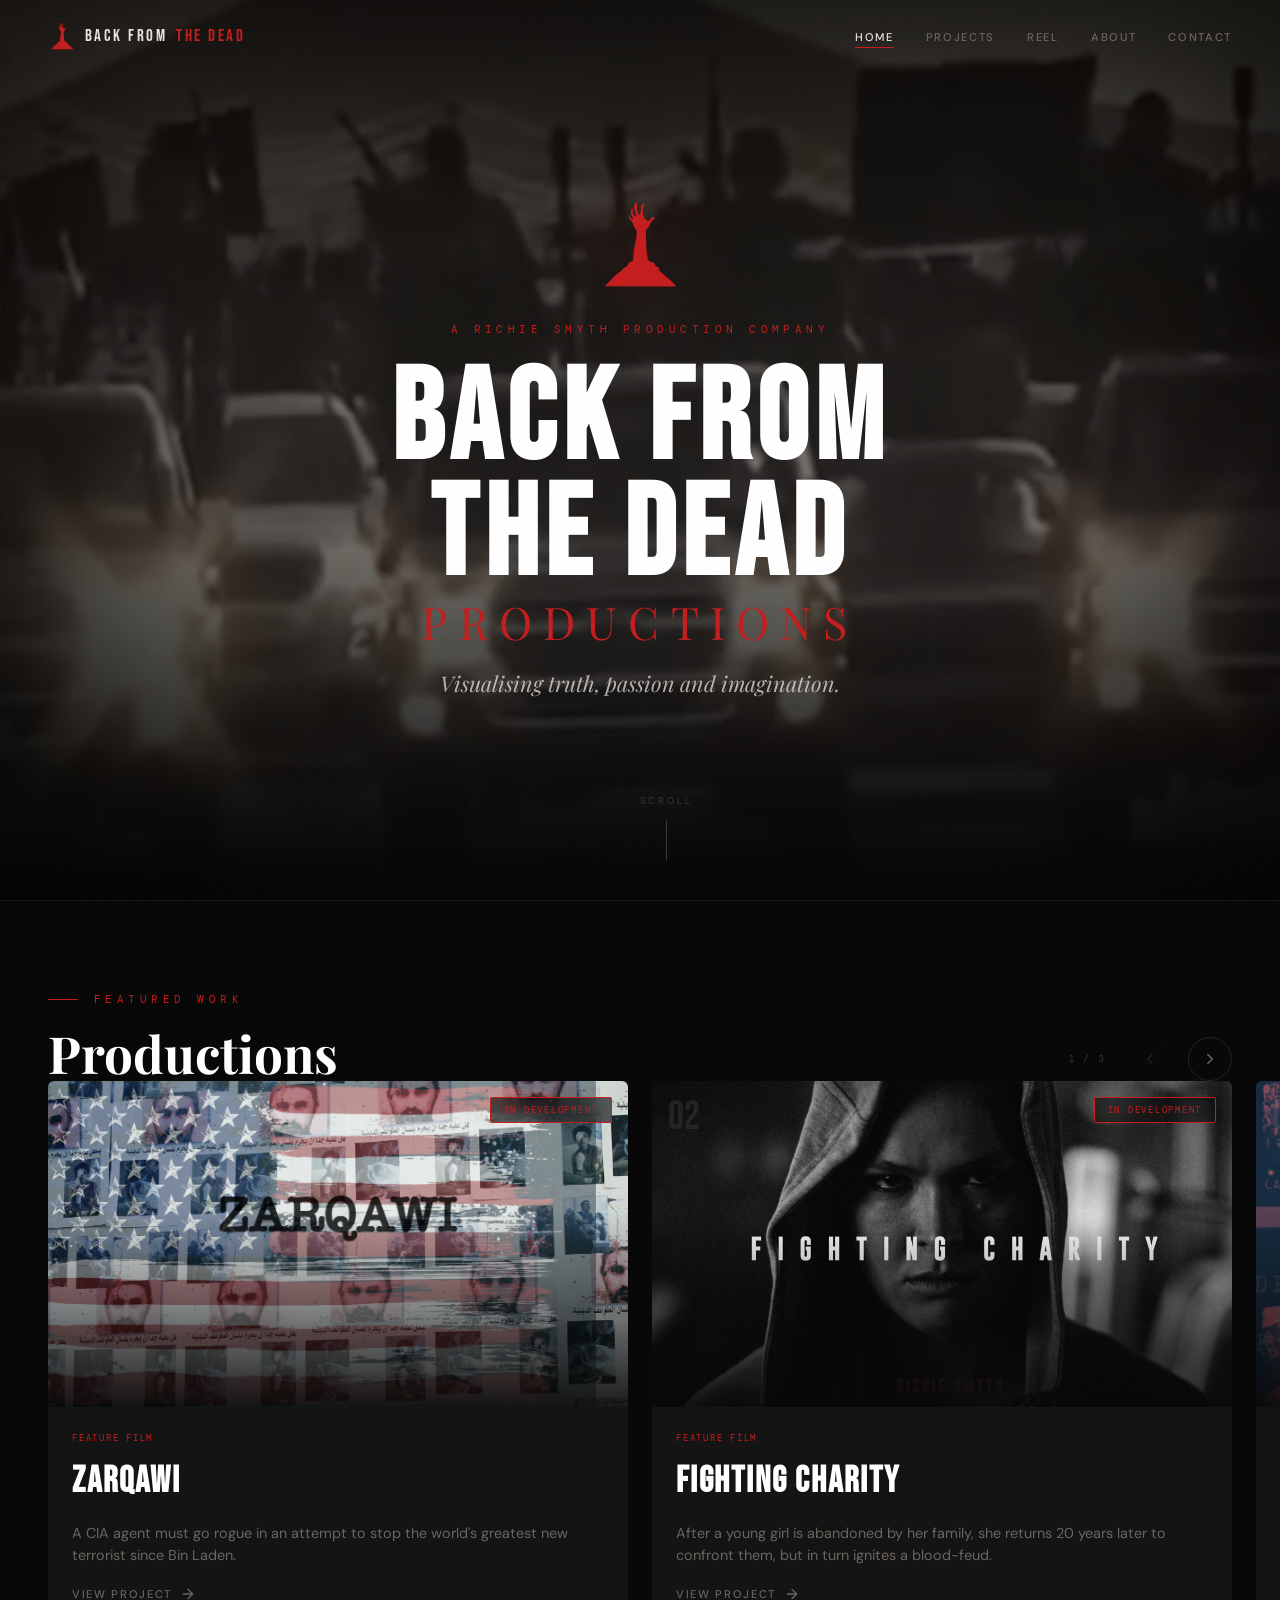
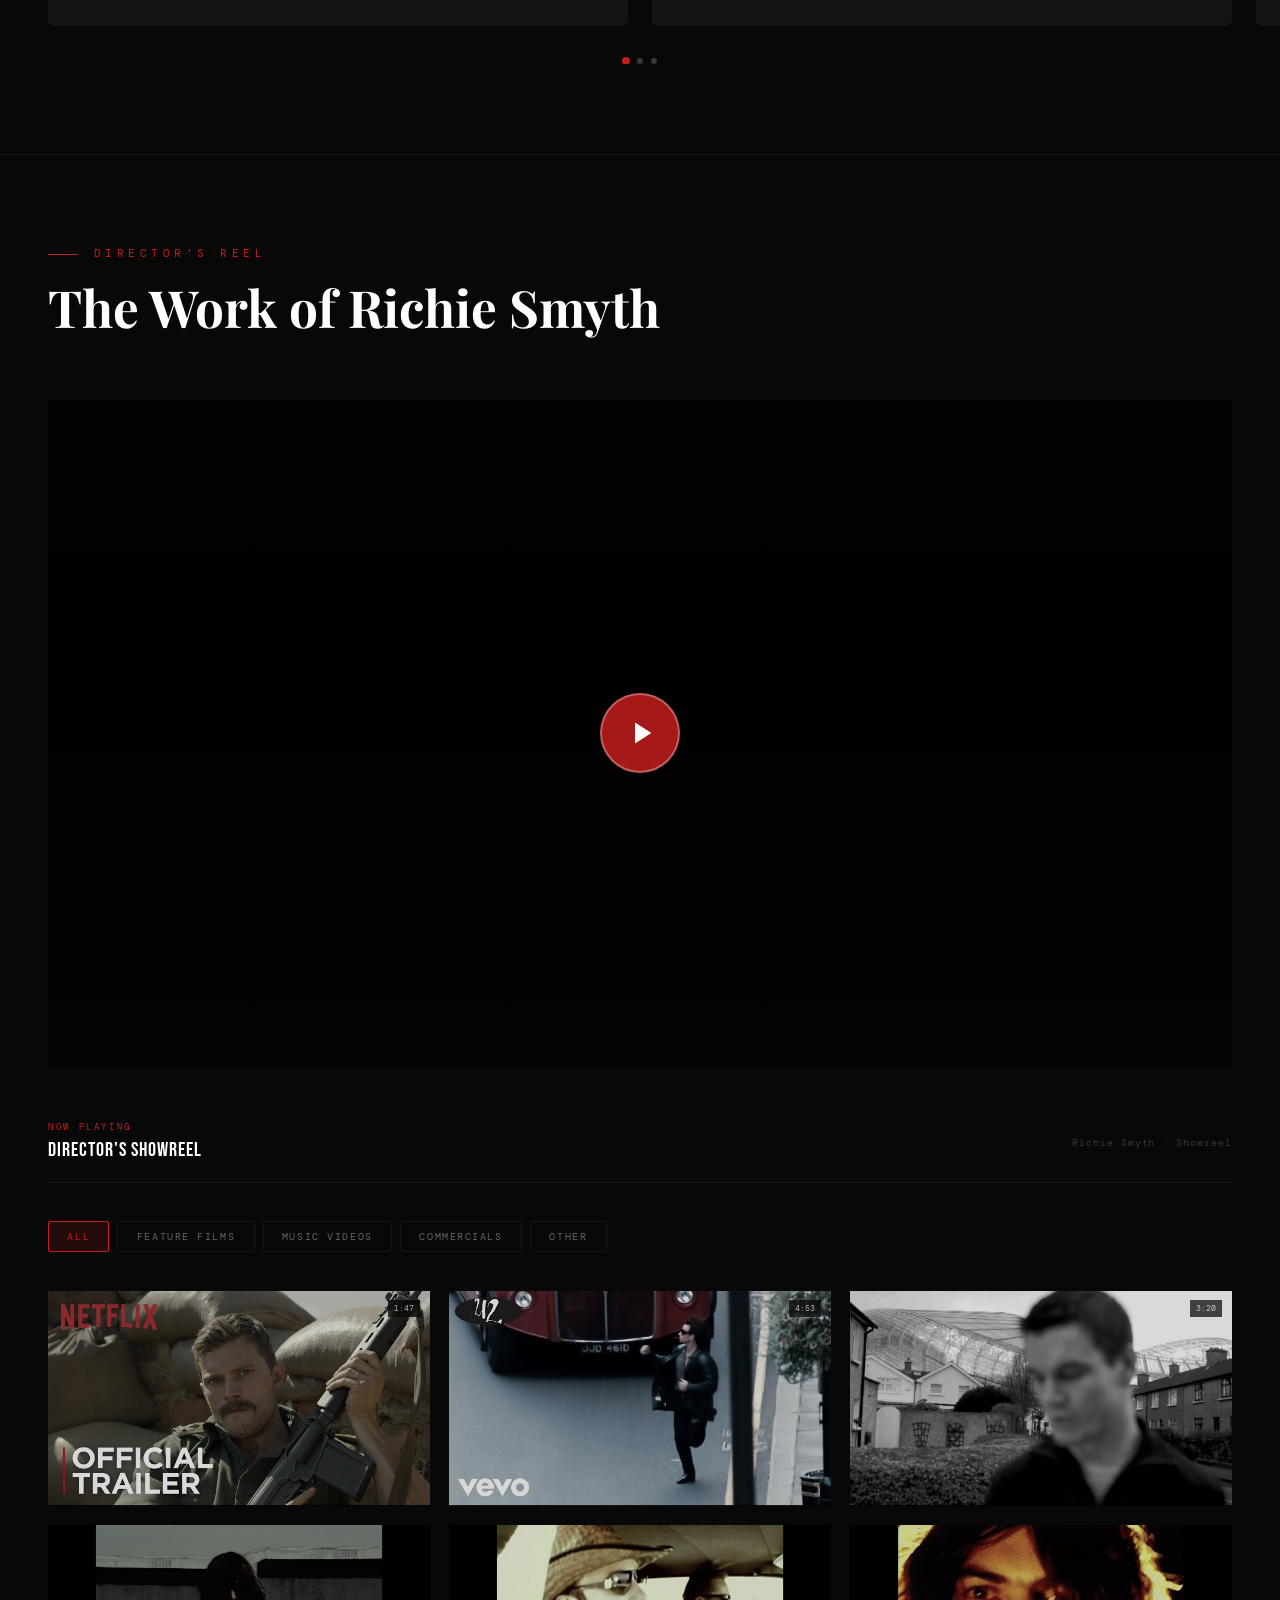
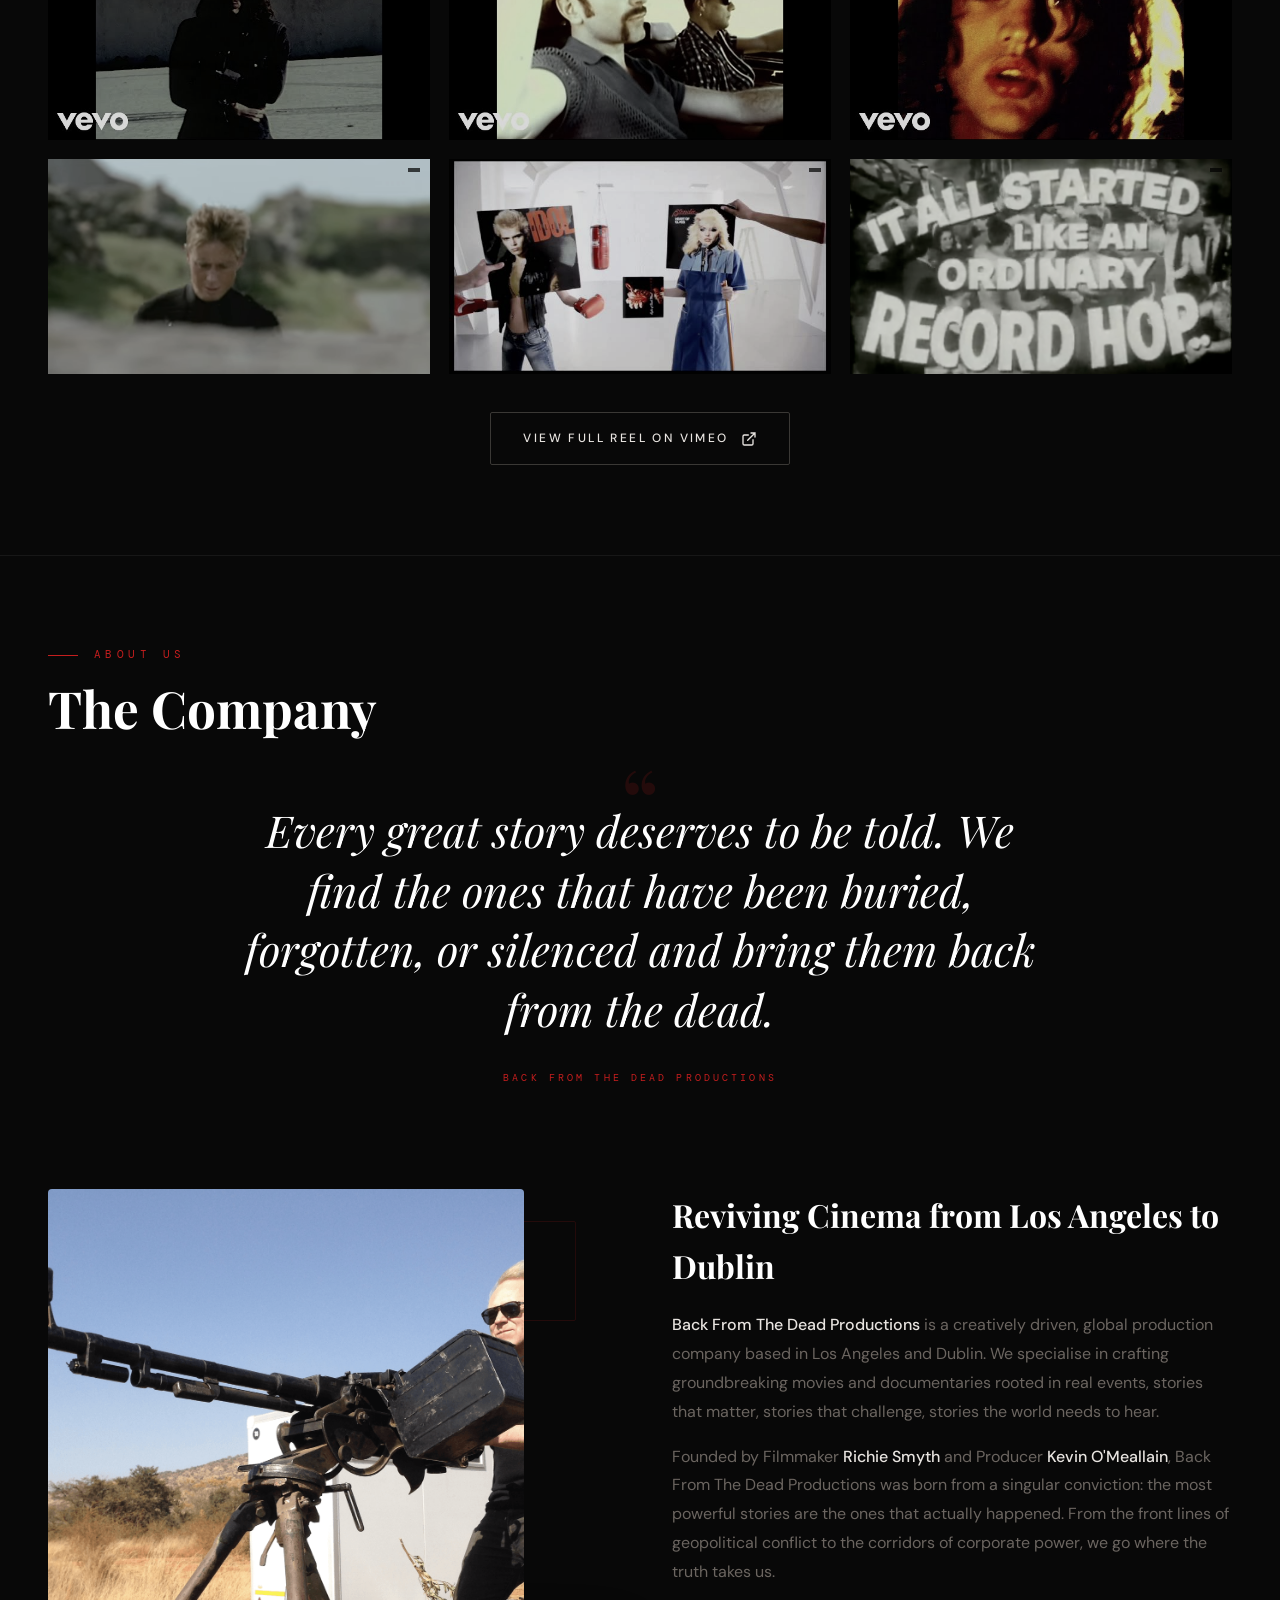
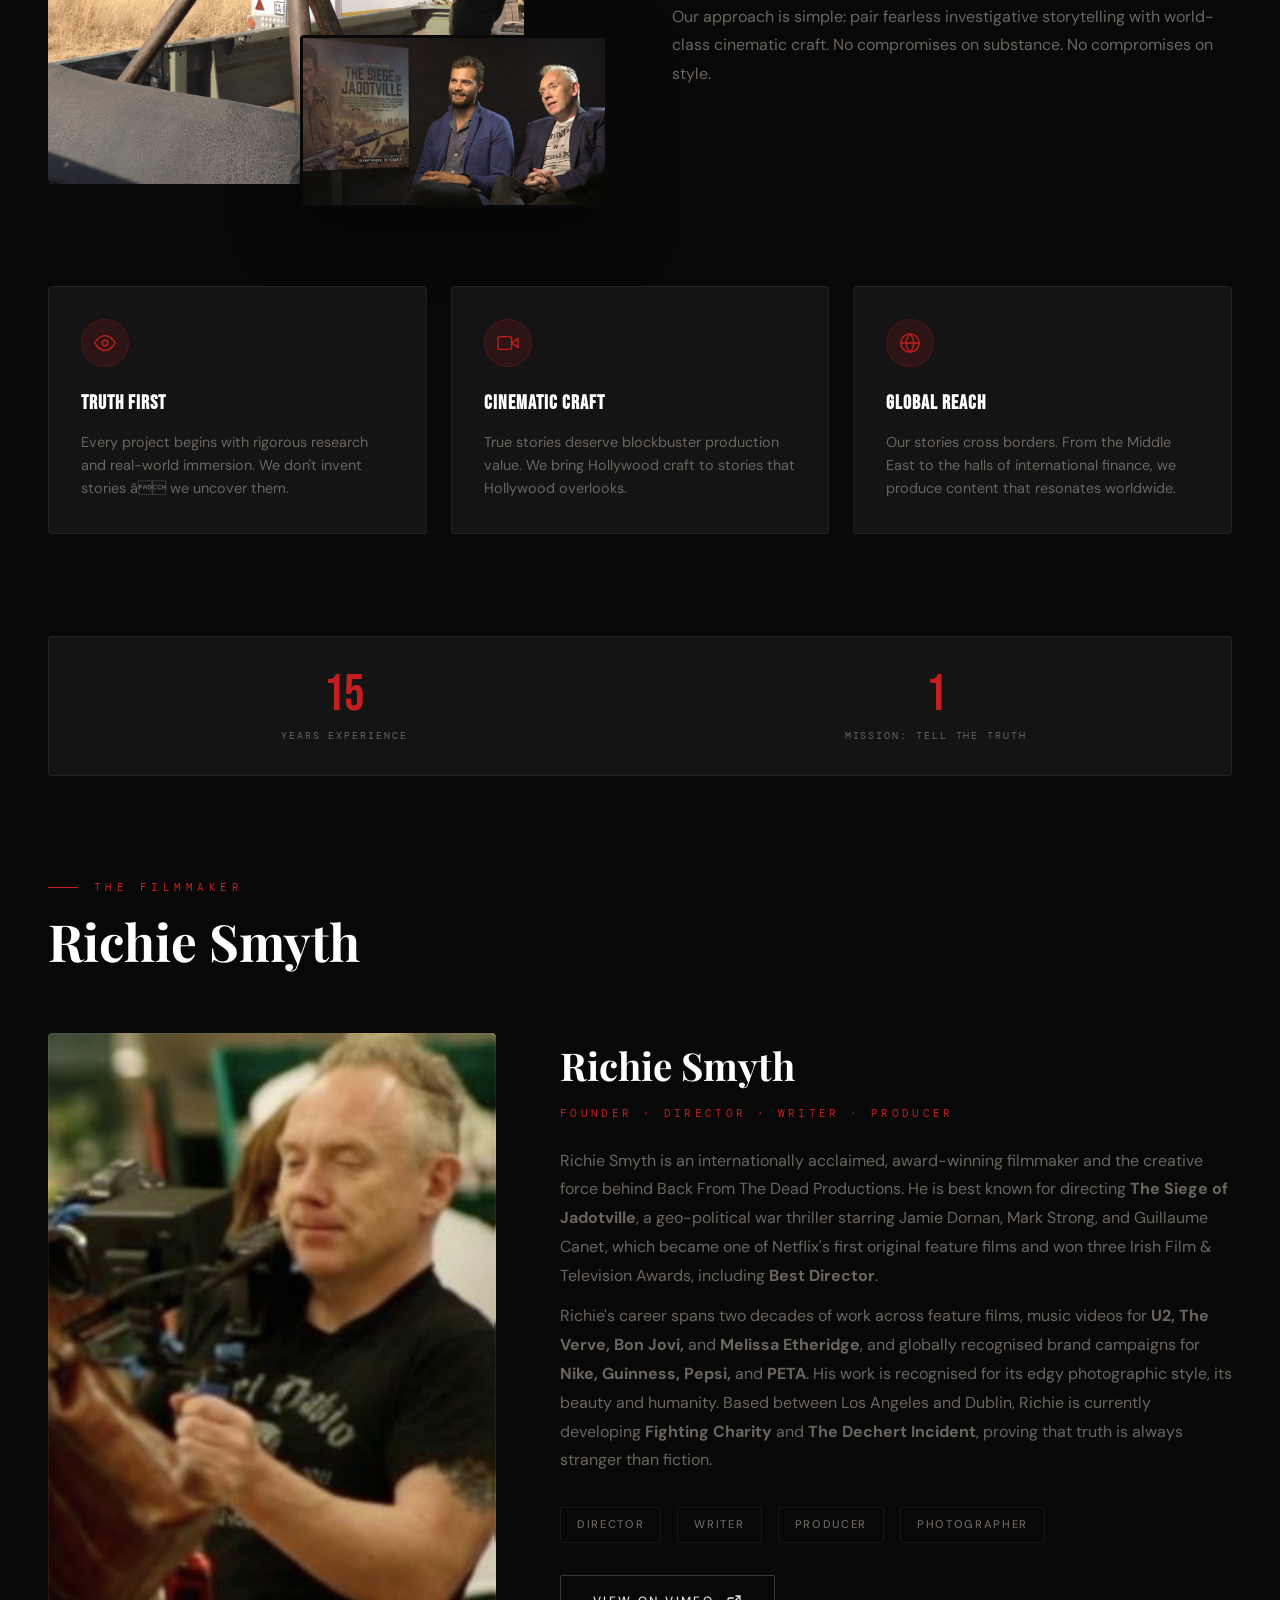
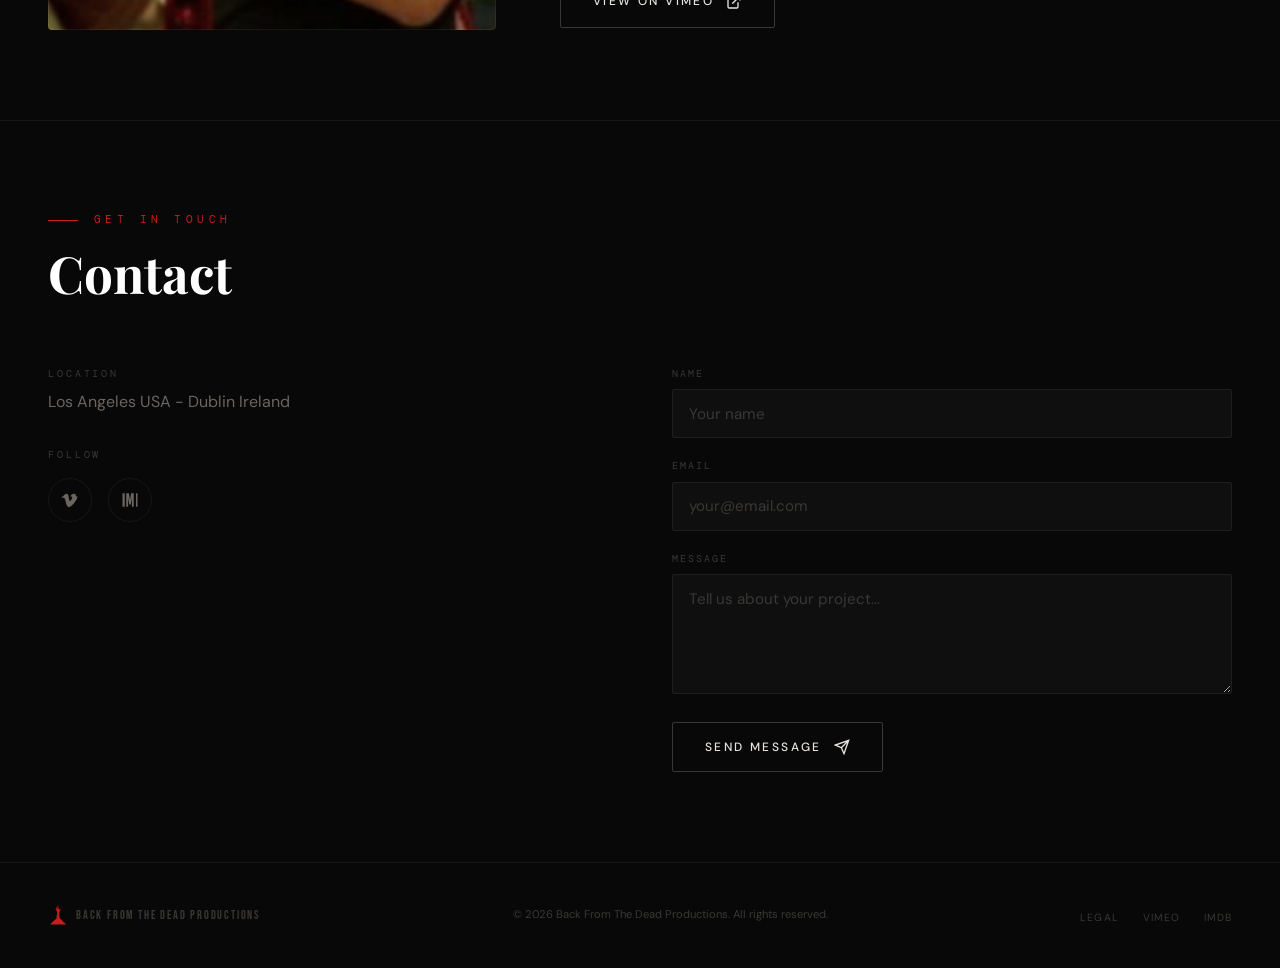
==== index.html @ c2f68a44 "Health fix: canonical via BFTD CM v5" ====
<!DOCTYPE html>
<html lang="en">
<head>
<meta charset="UTF-8">
<meta name="viewport" content="width=device-width, initial-scale=1.0">
<title>Back From The Dead Productions â A Richie Smyth Company</title>
<meta name="description" content="Back From The Dead Productions is a creatively driven production company crafting groundbreaking movies and documentaries based on true stories. Founded by filmmaker Richie Smyth in Los Angeles.">
<meta property="og:title" content="Back From The Dead Productions">
<meta property="og:description" content="Visualising Truth, Passion and Imagination. A Richie Smyth Production Company.">
<meta property="og:type" content="website">
<meta property="og:url" content="https://bftdfilms.com">
<meta name="twitter:card" content="summary_large_image">
<link rel="icon" type="image/svg+xml" href="data:image/svg+xml,%3Csvg xmlns='http://www.w3.org/2000/svg' viewBox='0 0 200 200'%3E%3Crect width='200' height='200' fill='%23080808'/%3E%3Cpath d='M181,194.5L21.5,194 47,167.5 60,158.5 64,152.5 70,150.5 76,140.5 84.5,137 86.5,113 92.5,83 92.5,70 87.5,64 82.5,50 76.5,45 75.5,36 77.5,36 78.5,41 82,44.5 84.5,44 79.5,33 80.5,23 83,21.5 84.5,23 83.5,32 89,38.5 91.5,37 87.5,22 87.5,13 90,7.5 93.5,9 93.5,25 96.5,33 99,35.5 101.5,30 102.5,16 104.5,12 108,9.5 109.5,12 106.5,23 106.5,35 110.5,44 116,48.5 120,48.5 126,40.5 131,40.5 133.5,43 125.5,49 119.5,63 113.5,68 112.5,71 114.5,113 117.5,135 124,140.5 129,140.5 132.5,144 134.5,149 141.5,153 143.5,160 170,182.5 181,194.5Z' fill='%23c41e1e'/%3E%3C/svg%3E">
<link rel="preconnect" href="https://fonts.googleapis.com">
<link rel="preconnect" href="https://fonts.gstatic.com" crossorigin>
<link href="https://fonts.googleapis.com/css2?family=Bebas+Neue&family=DM+Mono:wght@400&family=DM+Sans:wght@400;500;700&family=Playfair+Display:ital,wght@0,400;0,700;1,400&display=swap" rel="stylesheet">
<style>
:root{--bg:#080808;--bg2:#0f0f0f;--bg3:#141414;--bg4:#1a1a1a;--text:#e8e4e0;--text2:#6b6560;--text3:#3a3835;--accent:#c41e1e;--accent-g:rgba(196,30,30,.15);--accent-b:#e02525;--white:#fff;--border:rgba(255,255,255,.06);--border2:rgba(255,255,255,.1);--fd:'Playfair Display',Georgia,serif;--fb:'DM Sans',-apple-system,sans-serif;--fa:'Bebas Neue',Impact,sans-serif;--fm:'DM Mono','Courier New',monospace;--eo:cubic-bezier(.25,.46,.45,.94);--ed:cubic-bezier(.16,1,.3,1);--t:.4s var(--eo);--ts:.8s var(--ed);--nh:72px;--mw:1280px;--g:clamp(1.5rem,4vw,3rem)}
*,*::before,*::after{margin:0;padding:0;box-sizing:border-box}
html{font-size:16px;scroll-behavior:smooth;-webkit-font-smoothing:antialiased;scrollbar-width:thin;scrollbar-color:var(--accent) var(--bg)}
body{font-family:var(--fb);background:var(--bg);color:var(--text);line-height:1.6;overflow-x:hidden}
::selection{background:var(--accent);color:var(--white)}
::-webkit-scrollbar{width:6px}::-webkit-scrollbar-track{background:var(--bg)}::-webkit-scrollbar-thumb{background:var(--accent);border-radius:3px}
img,video{display:block;max-width:100%;height:auto}
a{color:inherit;text-decoration:none;transition:color var(--t)}
.con{width:100%;max-width:var(--mw);margin:0 auto;padding:0 var(--g)}
body::before{content:'';position:fixed;inset:0;z-index:9999;pointer-events:none;opacity:.02;background-image:url("data:image/svg+xml,%3Csvg viewBox='0 0 256 256' xmlns='http://www.w3.org/2000/svg'%3E%3Cfilter id='n'%3E%3CfeTurbulence type='fractalNoise' baseFrequency='.85' numOctaves='4' stitchTiles='stitch'/%3E%3C/filter%3E%3Crect width='100%25' height='100%25' filter='url(%23n)'/%3E%3C/svg%3E");background-repeat:repeat;background-size:256px}

/* HAND LOGO */
.hand-icon{display:inline-block;vertical-align:middle;flex-shrink:0;overflow:visible}
.nav__logo{font-family:var(--fa);font-size:clamp(.8rem,1.6vw,1.05rem);letter-spacing:.15em;text-transform:uppercase;color:var(--text);white-space:nowrap;display:flex;align-items:center;gap:.55rem}
.nav__logo:hover{color:var(--accent)}.nav__logo span{color:var(--accent);white-space:nowrap}
.nav__logo .hand-icon{width:28px;height:28px;color:var(--accent);transition:transform .4s var(--ed),filter .4s ease}
.nav__logo:hover .hand-icon{transform:translateY(-2px);filter:drop-shadow(0 4px 12px rgba(196,30,30,.4))}
.hero__mark{display:flex;justify-content:center;margin-bottom:2rem;opacity:0;transform:translateY(30px);animation:fu 1s var(--ed) .15s forwards}
.hero__mark .hand-icon{width:clamp(60px,10vw,90px);height:clamp(60px,10vw,90px);color:var(--accent);filter:drop-shadow(0 0 40px rgba(196,30,30,.3)) drop-shadow(0 0 80px rgba(196,30,30,.12))}
.ft__logo{display:flex;align-items:center;gap:.5rem;color:var(--text3);font-family:var(--fa);font-size:.75rem;letter-spacing:.15em;text-transform:uppercase;transition:color var(--t)}
.ft__logo:hover{color:var(--accent)}
.ft__logo .hand-icon{width:20px;height:20px;color:var(--accent)}

/* NAV */
.nav{position:fixed;top:0;left:0;right:0;z-index:1000;height:var(--nh);display:flex;align-items:center;justify-content:space-between;padding:0 var(--g);transition:background var(--t)}
.nav.scrolled{background:rgba(8,8,8,.92);backdrop-filter:blur(20px);border-bottom:1px solid var(--border)}
.nav__links{display:flex;align-items:center;gap:clamp(1.25rem,2.5vw,2.25rem);list-style:none}
.nav__link{font-size:.7rem;font-weight:500;letter-spacing:.15em;text-transform:uppercase;color:var(--text2);position:relative;padding:.25rem 0;transition:color var(--t)}
.nav__link::after{content:'';position:absolute;bottom:0;left:0;width:0;height:1px;background:var(--accent);transition:width var(--t)}
.nav__link:hover,.nav__link.active{color:var(--text)}.nav__link:hover::after,.nav__link.active::after{width:100%}
.nav__toggle{display:none;background:none;border:none;cursor:pointer;padding:.5rem;z-index:1001}
.nav__toggle span{display:block;width:24px;height:1.5px;background:var(--text);transition:all .3s ease;margin:6px 0}
.nav__toggle.open span:nth-child(1){transform:rotate(45deg) translate(5px,5px)}
.nav__toggle.open span:nth-child(2){opacity:0}
.nav__toggle.open span:nth-child(3){transform:rotate(-45deg) translate(5px,-5px)}

/* HERO */
.hero{position:relative;width:100%;height:100vh;min-height:600px;display:flex;align-items:center;justify-content:center;overflow:hidden}
.hero__bg{position:absolute;inset:0;z-index:0;background:linear-gradient(135deg,#1a0a0a 0%,#080808 30%,#0d0d0d 60%,#120808 100%)}
.hero__bg img{width:100%;height:100%;object-fit:cover;opacity:.5}
.hero__ov{position:absolute;inset:0;z-index:1;background:linear-gradient(180deg,rgba(8,8,8,.6) 0%,rgba(8,8,8,.2) 40%,rgba(8,8,8,.2) 60%,rgba(8,8,8,.95) 100%)}
.hero__vig{position:absolute;inset:0;z-index:1;box-shadow:inset 0 0 200px 60px rgba(0,0,0,.7);pointer-events:none}
.hero__c{position:relative;z-index:2;text-align:center;max-width:900px;padding:0 var(--g)}
.hero__pre{font-family:var(--fm);font-size:.7rem;letter-spacing:.4em;text-transform:uppercase;color:var(--accent);margin-bottom:1.5rem;opacity:0;transform:translateY(20px);animation:fu .8s var(--ed) .3s forwards}
.hero__t{font-family:var(--fa);font-size:clamp(3rem,10vw,8rem);line-height:.9;letter-spacing:.05em;text-transform:uppercase;color:var(--white);margin-bottom:1.5rem;opacity:0;transform:translateY(30px);animation:fu 1s var(--ed) .5s forwards}
.hero__t em{font-style:normal;color:var(--accent);display:block;font-size:.35em;letter-spacing:.25em;margin-top:.5rem;font-family:var(--fd);font-weight:400}
.hero__tag{font-family:var(--fd);font-size:clamp(1rem,2vw,1.35rem);font-weight:400;font-style:italic;color:rgba(232,228,224,.75);max-width:500px;margin:0 auto;opacity:0;transform:translateY(20px);animation:fu .8s var(--ed) .8s forwards}
.hero__sc{position:absolute;bottom:2.5rem;left:50%;transform:translateX(-50%);z-index:2;display:flex;flex-direction:column;align-items:center;gap:.75rem;color:var(--text3);font-size:.6rem;letter-spacing:.3em;text-transform:uppercase;opacity:0;animation:fu .8s var(--ed) 1.2s forwards}
.hero__scl{width:1px;height:40px;background:var(--text3);position:relative;overflow:hidden}
.hero__scl::after{content:'';position:absolute;top:-100%;left:0;width:100%;height:100%;background:var(--accent);animation:sl 2s ease-in-out infinite}

/* SECTIONS */
.sec{padding:clamp(4rem,10vh,8rem) 0}
.sec__h{margin-bottom:clamp(2.5rem,5vw,4rem)}
.sec__l{font-family:var(--fm);font-size:.7rem;letter-spacing:.4em;text-transform:uppercase;color:var(--accent);margin-bottom:1rem;display:flex;align-items:center;gap:1rem}
.sec__l::before{content:'';width:30px;height:1px;background:var(--accent)}
.sec__t{font-family:var(--fd);font-size:clamp(2rem,4vw,3.5rem);font-weight:700;color:var(--white);line-height:1.1}

/* ============================================
   PROJECT CAROUSEL
   ============================================ */
.carousel-sec{border-top:1px solid var(--border);overflow:hidden}
.carousel-header{display:flex;align-items:flex-end;justify-content:space-between;flex-wrap:wrap;gap:1rem}
.carousel-nav{display:flex;align-items:center;gap:1rem}
.carousel-counter{font-family:var(--fm);font-size:.65rem;letter-spacing:.1em;color:var(--text3);min-width:50px;text-align:center}
.carousel-btn{width:44px;height:44px;border-radius:50%;border:1px solid var(--border2);background:transparent;color:var(--text2);cursor:pointer;display:flex;align-items:center;justify-content:center;transition:all var(--t)}
.carousel-btn:hover{border-color:var(--accent);color:var(--white);background:var(--accent-g)}
.carousel-btn:disabled{opacity:.25;cursor:default;border-color:var(--border)}
.carousel-btn:disabled:hover{background:transparent;color:var(--text2)}
.carousel-btn svg{width:18px;height:18px}
.carousel-wrap{overflow:hidden;margin:0 calc(var(--g) * -1);padding:0 var(--g)}
.carousel-track{display:flex;gap:clamp(1rem,2vw,1.5rem);transition:transform .6s var(--ed);will-change:transform}
.carousel-track.dragging{transition:none;cursor:grabbing}
.carousel-wrap:hover .carousel-track{cursor:grab}

/* PROJECT CARDS (carousel items) */
.pc{flex:0 0 calc(50% - .75rem);min-width:0;position:relative;border-radius:6px;overflow:hidden;background:var(--bg3);cursor:pointer;transition:transform var(--t);display:flex;flex-direction:column}
.pc:hover{transform:translateY(-4px)}
.pc__img{position:relative;aspect-ratio:16/9;overflow:hidden;background:#111}
.pc__img img{width:100%;height:100%;object-fit:cover;transition:transform .6s var(--ed),filter var(--t);filter:saturate(.7)}
.pc:hover .pc__img img{transform:scale(1.05);filter:saturate(1)}
.pc__ov{position:absolute;inset:0;background:linear-gradient(180deg,transparent 40%,rgba(8,8,8,.9) 100%)}
.pc__st{position:absolute;top:1rem;right:1rem;font-family:var(--fm);font-size:.55rem;letter-spacing:.2em;text-transform:uppercase;padding:.3rem .8rem;border:1px solid var(--accent);color:var(--accent);border-radius:2px;background:rgba(8,8,8,.6);backdrop-filter:blur(8px)}
.pc__num{position:absolute;top:1rem;left:1rem;font-family:var(--fa);font-size:2.5rem;color:var(--white);opacity:.08;line-height:1;pointer-events:none}
.pc__b{padding:1.5rem;flex:1;display:flex;flex-direction:column}
.pc__g{font-family:var(--fm);font-size:.55rem;letter-spacing:.2em;text-transform:uppercase;color:var(--accent);margin-bottom:.5rem}
.pc__tt{font-family:var(--fa);font-size:clamp(1.5rem,3vw,2.25rem);letter-spacing:.05em;text-transform:uppercase;color:var(--white);margin-bottom:.75rem;transition:color var(--t)}
.pc:hover .pc__tt{color:var(--accent)}
.pc__ll{font-size:.9rem;color:var(--text2);line-height:1.5;margin-bottom:1.25rem;flex:1}
.pc__cta{display:inline-flex;align-items:center;gap:.5rem;font-size:.7rem;font-weight:500;letter-spacing:.15em;text-transform:uppercase;color:var(--text2);transition:color var(--t),gap var(--t);background:none;border:none;cursor:pointer;padding:0;font-family:var(--fb)}
.pc:hover .pc__cta{color:var(--accent);gap:.75rem}
.pc__cta svg{width:16px;height:16px;transition:transform var(--t)}
.pc:hover .pc__cta svg{transform:translateX(4px)}

/* Carousel dots */
.carousel-dots{display:flex;justify-content:center;gap:.5rem;margin-top:2rem}
.carousel-dot{width:6px;height:6px;border-radius:50%;background:var(--text3);border:none;cursor:pointer;transition:all var(--t);padding:0}
.carousel-dot.active{background:var(--accent);transform:scale(1.3)}

/* ============================================
   PROJECT MODAL
   ============================================ */
.modal{position:fixed;inset:0;z-index:10000;display:flex;align-items:center;justify-content:center;opacity:0;pointer-events:none;transition:opacity .3s ease;padding:var(--g)}
.modal.open{opacity:1;pointer-events:all}
.modal__bg{position:absolute;inset:0;background:rgba(4,4,4,.92);backdrop-filter:blur(30px)}
.modal__container{position:relative;z-index:1;width:100%;max-width:900px;max-height:90vh;background:var(--bg2);border:1px solid var(--border);border-radius:8px;overflow-y:auto;overflow-x:hidden;scrollbar-width:thin;scrollbar-color:var(--accent) transparent;transform:translateY(20px) scale(.97);transition:transform .4s var(--ed);box-shadow:0 40px 100px rgba(0,0,0,.6)}
.modal.open .modal__container{transform:translateY(0) scale(1)}
.modal__close{position:sticky;top:0;float:right;z-index:5;margin:1rem;width:40px;height:40px;border-radius:50%;border:1px solid var(--border2);background:rgba(8,8,8,.8);backdrop-filter:blur(10px);color:var(--text2);cursor:pointer;display:flex;align-items:center;justify-content:center;transition:all var(--t)}
.modal__close:hover{border-color:var(--accent);color:var(--white);background:var(--accent)}
.modal__close svg{width:18px;height:18px}

/* Modal hero */
.modal__hero{position:relative;width:100%;aspect-ratio:21/9;overflow:hidden;margin-top:-56px}
.modal__hero img{width:100%;height:100%;object-fit:cover;filter:saturate(.75)}
.modal__hero-ov{position:absolute;inset:0;background:linear-gradient(180deg,rgba(15,15,15,.3) 0%,rgba(15,15,15,.95) 100%)}
.modal__hero-text{position:absolute;bottom:2rem;left:2.5rem;right:2.5rem;z-index:2}
.modal__hero-genre{font-family:var(--fm);font-size:.55rem;letter-spacing:.25em;text-transform:uppercase;color:var(--accent);margin-bottom:.5rem}
.modal__hero-title{font-family:var(--fa);font-size:clamp(2rem,5vw,3.5rem);letter-spacing:.06em;text-transform:uppercase;color:var(--white);line-height:1;margin-bottom:.5rem}
.modal__hero-tag{font-family:var(--fd);font-size:1rem;font-style:italic;color:var(--text2)}

/* Modal body */
.modal__body{padding:2rem 2.5rem 2.5rem}
.modal__grid{display:grid;grid-template-columns:1fr 280px;gap:2.5rem}
.modal__synopsis h3{font-family:var(--fd);font-size:1.35rem;font-weight:700;color:var(--white);margin-bottom:1rem}
.modal__synopsis p{font-size:1rem;color:var(--text2);line-height:1.8;margin-bottom:1rem}
.modal__synopsis p:last-child{margin-bottom:0}

/* Sidebar */
.modal__sidebar{display:flex;flex-direction:column;gap:1.25rem}
.modal__meta{padding:1.25rem;background:var(--bg3);border:1px solid var(--border);border-radius:4px}
.modal__meta-label{font-family:var(--fm);font-size:.5rem;letter-spacing:.25em;text-transform:uppercase;color:var(--accent);margin-bottom:.35rem}
.modal__meta-value{font-size:.9rem;color:var(--text)}
.modal__tags{display:flex;flex-wrap:wrap;gap:.4rem;margin-top:.75rem}
.modal__tag{font-family:var(--fm);font-size:.55rem;letter-spacing:.1em;text-transform:uppercase;padding:.35rem .7rem;border:1px solid var(--border);border-radius:2px;color:var(--text2)}

/* Modal key art row */
.modal__stills{margin-top:2rem;border-top:1px solid var(--border);padding-top:2rem}
.modal__stills h4{font-family:var(--fm);font-size:.6rem;letter-spacing:.3em;text-transform:uppercase;color:var(--accent);margin-bottom:1rem}
.modal__stills-grid{display:grid;grid-template-columns:repeat(3,1fr);gap:.5rem;border-radius:4px;overflow:hidden}
.modal__stills-grid img{width:100%;aspect-ratio:16/9;object-fit:cover;filter:saturate(.7) brightness(.9);transition:filter .3s ease}
.modal__stills-grid img:hover{filter:saturate(1) brightness(1)}

/* ============================================
   VIMEO REEL SHOWCASE
   ============================================ */
.reel{border-top:1px solid var(--border)}
.reel__player{position:relative;aspect-ratio:16/9;background:#000;overflow:hidden;margin-bottom:clamp(1.5rem,3vw,2.5rem)}
.reel__player iframe{position:absolute;inset:0;width:100%;height:100%;border:0}
.reel__player-poster{position:absolute;inset:0;z-index:2;cursor:pointer;display:flex;align-items:center;justify-content:center;background-size:cover;background-position:center;transition:opacity .4s ease}
.reel__player-poster.hidden{opacity:0;pointer-events:none}
.reel__player-poster::after{content:'';position:absolute;inset:0;background:linear-gradient(180deg,rgba(8,8,8,.3) 0%,rgba(8,8,8,.1) 40%,rgba(8,8,8,.5) 100%)}
.reel__play{position:relative;z-index:3;width:80px;height:80px;border-radius:50%;border:2px solid rgba(255,255,255,.3);background:rgba(196,30,30,.85);display:flex;align-items:center;justify-content:center;cursor:pointer;transition:transform var(--t),background var(--t),border-color var(--t);backdrop-filter:blur(4px)}
.reel__play:hover{transform:scale(1.1);background:var(--accent-b);border-color:rgba(255,255,255,.5)}
.reel__play svg{width:28px;height:28px;fill:var(--white);margin-left:3px}
.reel__now{display:flex;align-items:center;justify-content:space-between;padding:1rem 0;border-bottom:1px solid var(--border);margin-bottom:clamp(1.5rem,3vw,2.5rem);flex-wrap:wrap;gap:.75rem}
.reel__now-label{font-family:var(--fm);font-size:.55rem;letter-spacing:.3em;text-transform:uppercase;color:var(--accent)}
.reel__now-title{font-family:var(--fa);font-size:1.25rem;letter-spacing:.05em;text-transform:uppercase;color:var(--white)}
.reel__now-meta{font-family:var(--fm);font-size:.6rem;color:var(--text3);letter-spacing:.1em}
.reel__tabs{display:flex;gap:.5rem;flex-wrap:wrap;margin-bottom:clamp(1.5rem,3vw,2.5rem)}
.reel__tab{font-family:var(--fm);font-size:.65rem;letter-spacing:.15em;text-transform:uppercase;padding:.5rem 1.15rem;border:1px solid var(--border);border-radius:2px;background:transparent;color:var(--text2);cursor:pointer;transition:all var(--t)}
.reel__tab:hover{border-color:var(--text3);color:var(--text)}
.reel__tab.active{border-color:var(--accent);color:var(--accent);background:var(--accent-g)}
.reel__grid{display:grid;grid-template-columns:repeat(3,1fr);gap:clamp(.75rem,1.5vw,1.25rem)}
.reel__item{position:relative;aspect-ratio:16/9;overflow:hidden;cursor:pointer;background:#0a0a0a;transition:transform var(--t)}
.reel__item:hover{transform:translateY(-3px)}
.reel__item img{width:100%;height:100%;object-fit:cover;filter:saturate(.6) brightness(.85);transition:filter .5s var(--ed),transform .5s var(--ed)}
.reel__item:hover img{filter:saturate(1) brightness(1);transform:scale(1.04)}
.reel__item-ov{position:absolute;inset:0;background:linear-gradient(transparent 30%,rgba(8,8,8,.85) 100%);opacity:0;transition:opacity var(--t);display:flex;flex-direction:column;justify-content:flex-end;padding:1rem}
.reel__item:hover .reel__item-ov{opacity:1}
.reel__item-cat{font-family:var(--fm);font-size:.5rem;letter-spacing:.2em;text-transform:uppercase;color:var(--accent);margin-bottom:.25rem}
.reel__item-t{font-family:var(--fa);font-size:clamp(.85rem,1.2vw,1.1rem);letter-spacing:.05em;text-transform:uppercase;color:var(--white)}
.reel__item-sub{font-size:.7rem;color:var(--text2);margin-top:.15rem}
.reel__item-play{position:absolute;top:50%;left:50%;transform:translate(-50%,-50%) scale(.8);width:48px;height:48px;border-radius:50%;border:2px solid rgba(255,255,255,.4);background:rgba(196,30,30,.7);display:flex;align-items:center;justify-content:center;opacity:0;transition:all .3s var(--ed)}
.reel__item:hover .reel__item-play{opacity:1;transform:translate(-50%,-50%) scale(1)}
.reel__item-play svg{width:18px;height:18px;fill:var(--white);margin-left:2px}
.reel__item.active{outline:2px solid var(--accent);outline-offset:-2px}
.reel__item-dur{position:absolute;top:.6rem;right:.6rem;font-family:var(--fm);font-size:.5rem;background:rgba(0,0,0,.7);color:rgba(255,255,255,.7);padding:2px 6px;backdrop-filter:blur(4px);z-index:2}
.reel__cta{display:flex;justify-content:center;margin-top:clamp(1.5rem,3vw,2.5rem)}

/* GALLERY */
.gal{border-top:1px solid var(--border)}
.gal__fil{display:flex;gap:.5rem;flex-wrap:wrap;margin-bottom:clamp(1.5rem,3vw,2.5rem)}
.gal__fb{font-family:var(--fm);font-size:.65rem;letter-spacing:.15em;text-transform:uppercase;padding:.5rem 1.15rem;border:1px solid var(--border);border-radius:2px;background:transparent;color:var(--text2);cursor:pointer;transition:all var(--t)}
.gal__fb:hover{border-color:var(--text3);color:var(--text)}
.gal__fb.active{border-color:var(--accent);color:var(--accent);background:var(--accent-g)}
.gal__grid{display:grid;grid-template-columns:repeat(auto-fill,minmax(280px,1fr));gap:.75rem;grid-auto-flow:dense}
.gal__item{position:relative;border-radius:4px;overflow:hidden;cursor:pointer;background:#111;transition:transform var(--t)}
.gal__item.wide{grid-column:span 2}.gal__item.tall{grid-row:span 2}
.gal__item img{width:100%;height:100%;object-fit:cover;aspect-ratio:3/2;filter:saturate(.7) brightness(.9);transition:filter .6s var(--ed),transform .6s var(--ed)}
.gal__item.wide img{aspect-ratio:2/1}.gal__item.tall img{aspect-ratio:2/3}
.gal__item:hover img{filter:saturate(1) brightness(1);transform:scale(1.03)}
.gal__item-ov{position:absolute;inset:0;background:linear-gradient(transparent 60%,rgba(8,8,8,.8) 100%);opacity:0;transition:opacity var(--t);display:flex;flex-direction:column;justify-content:flex-end;padding:1rem}
.gal__item:hover .gal__item-ov{opacity:1}
.gal__item-t{font-family:var(--fa);font-size:1rem;letter-spacing:.05em;text-transform:uppercase;color:var(--white)}
.gal__item-c{font-family:var(--fm);font-size:.5rem;letter-spacing:.2em;text-transform:uppercase;color:var(--accent);margin-bottom:.25rem}
.gal__item-x{position:absolute;top:.75rem;right:.75rem;width:32px;height:32px;border-radius:50%;background:rgba(0,0,0,.5);backdrop-filter:blur(4px);display:flex;align-items:center;justify-content:center;opacity:0;transition:opacity var(--t),transform var(--t);transform:scale(.8)}
.gal__item:hover .gal__item-x{opacity:1;transform:scale(1)}
.gal__item-x svg{width:14px;height:14px;stroke:var(--white);fill:none;stroke-width:2}

/* LIGHTBOX */
.lb{position:fixed;inset:0;z-index:10000;background:rgba(4,4,4,.95);backdrop-filter:blur(30px);display:flex;align-items:center;justify-content:center;opacity:0;pointer-events:none;transition:opacity .3s ease}
.lb.open{opacity:1;pointer-events:all}
.lb__in{position:relative;max-width:90vw;max-height:85vh;display:flex;align-items:center;justify-content:center}
.lb__img{max-width:90vw;max-height:85vh;object-fit:contain;border-radius:4px;opacity:0;transform:scale(.95);transition:opacity .3s ease .1s,transform .4s var(--ed) .1s}
.lb.open .lb__img{opacity:1;transform:scale(1)}
.lb__close{position:absolute;top:-3rem;right:0;background:none;border:none;cursor:pointer;color:var(--text2);transition:color var(--t);padding:.5rem}
.lb__close:hover{color:var(--white)}.lb__close svg{width:24px;height:24px}
.lb__nav{position:absolute;top:50%;transform:translateY(-50%);background:rgba(255,255,255,.05);border:1px solid var(--border);border-radius:50%;width:48px;height:48px;display:flex;align-items:center;justify-content:center;cursor:pointer;color:var(--text2);transition:all var(--t)}
.lb__nav:hover{background:var(--accent-g);border-color:var(--accent);color:var(--white)}
.lb__nav svg{width:20px;height:20px}
.lb__prev{left:-4rem}.lb__next{right:-4rem}
.lb__cap{position:absolute;bottom:-2.5rem;left:0;right:0;text-align:center;font-family:var(--fm);font-size:.65rem;letter-spacing:.15em;text-transform:uppercase;color:var(--text3)}
.lb__ctr{position:absolute;top:-3rem;left:0;font-family:var(--fm);font-size:.6rem;color:var(--text3)}

/* ABOUT */
.about-us{border-top:1px solid var(--border)}
.manifesto{text-align:center;max-width:800px;margin:0 auto clamp(4rem,8vw,7rem)}
.manifesto__quote{font-family:var(--fd);font-size:clamp(1.5rem,3.5vw,2.75rem);font-weight:400;font-style:italic;color:var(--white);line-height:1.35;margin-bottom:2rem;position:relative}
.manifesto__quote::before{content:'\201C';position:absolute;top:-.5em;left:50%;transform:translateX(-50%);font-size:6rem;color:var(--accent);opacity:.15;font-style:normal;line-height:1;pointer-events:none}
.manifesto__attr{font-family:var(--fm);font-size:.65rem;letter-spacing:.3em;text-transform:uppercase;color:var(--accent)}
.about-grid{display:grid;grid-template-columns:1fr 1fr;gap:clamp(2rem,5vw,5rem);margin-bottom:clamp(4rem,8vw,7rem)}
.about-story h3{font-family:var(--fd);font-size:clamp(1.5rem,2.5vw,2rem);font-weight:700;color:var(--white);margin-bottom:1.25rem}
.about-story p{font-size:1rem;color:var(--text2);line-height:1.8;margin-bottom:1rem}
.about-story p strong{color:var(--text);font-weight:500}
.about-collage{position:relative;min-height:500px}
.about-collage__main{position:relative;width:85%;aspect-ratio:4/5;border-radius:4px;overflow:hidden;z-index:1}
.about-collage__main img{width:100%;height:100%;object-fit:cover;filter:grayscale(20%);transition:filter var(--ts)}
.about-collage__main:hover img{filter:grayscale(0%)}
.about-collage__float{position:absolute;bottom:-1.5rem;right:0;width:55%;aspect-ratio:16/9;border-radius:4px;overflow:hidden;z-index:2;border:3px solid var(--bg);box-shadow:0 20px 60px rgba(0,0,0,.5)}
.about-collage__float img{width:100%;height:100%;object-fit:cover}
.about-collage__accent{position:absolute;top:2rem;right:2rem;width:100px;height:100px;border:1px solid var(--accent);border-radius:2px;opacity:.15;z-index:0}
.pillars{display:grid;grid-template-columns:repeat(3,1fr);gap:1.5rem;margin-bottom:clamp(4rem,8vw,7rem)}
.pillar{padding:2rem;background:var(--bg3);border:1px solid var(--border);border-radius:4px;transition:border-color var(--t),transform var(--t)}
.pillar:hover{border-color:var(--accent);transform:translateY(-4px)}
.pillar__icon{width:48px;height:48px;border-radius:50%;background:var(--accent-g);border:1px solid rgba(196,30,30,.2);display:flex;align-items:center;justify-content:center;margin-bottom:1.25rem}
.pillar__icon svg{width:22px;height:22px;stroke:var(--accent);fill:none;stroke-width:1.5}
.pillar__title{font-family:var(--fa);font-size:1.25rem;letter-spacing:.05em;text-transform:uppercase;color:var(--white);margin-bottom:.75rem}
.pillar__text{font-size:.9rem;color:var(--text2);line-height:1.6}
.stats-bar{display:grid;grid-template-columns:repeat(4,1fr);gap:1px;background:var(--border);border:1px solid var(--border);border-radius:4px;overflow:hidden;margin-bottom:clamp(4rem,8vw,7rem)}
.stat{background:var(--bg3);padding:2rem 1.5rem;text-align:center;transition:background var(--t)}
.stat:hover{background:var(--bg4)}
.stat__num{font-family:var(--fa);font-size:clamp(2rem,4vw,3.5rem);color:var(--accent);line-height:1;margin-bottom:.5rem}
.stat__label{font-family:var(--fm);font-size:.6rem;letter-spacing:.2em;text-transform:uppercase;color:var(--text2)}
.team-spot{display:grid;grid-template-columns:1fr 1.5fr;gap:clamp(2rem,5vw,5rem);align-items:center}
.team-spot__portrait{position:relative;aspect-ratio:3/4;border-radius:4px;overflow:hidden}
.team-spot__portrait img{width:100%;height:100%;object-fit:cover;filter:grayscale(30%);transition:filter var(--ts)}
.team-spot__portrait:hover img{filter:grayscale(0%)}
.team-spot__portrait::after{content:'';position:absolute;inset:0;border:1px solid var(--border);border-radius:4px;pointer-events:none}
.team-spot__info h3{font-family:var(--fd);font-size:clamp(1.75rem,3vw,2.5rem);font-weight:700;color:var(--white);margin-bottom:.5rem}
.team-spot__role{font-family:var(--fm);font-size:.7rem;letter-spacing:.3em;text-transform:uppercase;color:var(--accent);margin-bottom:1.5rem}
.team-spot__bio{font-size:1rem;color:var(--text2);line-height:1.8;margin-bottom:.75rem}
.team-spot__roles{display:flex;gap:1rem;flex-wrap:wrap;margin-top:2rem;margin-bottom:2rem}
.role-tag{font-size:.7rem;font-weight:500;letter-spacing:.15em;text-transform:uppercase;padding:.5rem 1rem;border:1px solid var(--border);border-radius:2px;color:var(--text2);transition:border-color var(--t),color var(--t)}
.role-tag:hover{border-color:var(--accent);color:var(--accent)}

/* BTN */
.btn{display:inline-flex;align-items:center;gap:.75rem;font-family:var(--fb);font-size:.75rem;font-weight:500;letter-spacing:.2em;text-transform:uppercase;padding:1rem 2rem;border:1px solid var(--text3);border-radius:2px;background:transparent;color:var(--text);cursor:pointer;transition:all var(--t);position:relative;overflow:hidden}
.btn::before{content:'';position:absolute;inset:0;background:var(--accent);transform:scaleX(0);transform-origin:left;transition:transform var(--t);z-index:-1}
.btn:hover{border-color:var(--accent);color:var(--white)}.btn:hover::before{transform:scaleX(1)}
.btn svg{width:16px;height:16px}

/* CONTACT */
.contact{border-top:1px solid var(--border)}
.contact__grid{display:grid;grid-template-columns:1fr 1fr;gap:clamp(2rem,5vw,5rem)}
.contact__detail{margin-bottom:2rem}
.contact__dl{font-family:var(--fm);font-size:.6rem;letter-spacing:.3em;text-transform:uppercase;color:var(--text3);margin-bottom:.5rem}
.contact__dv{font-size:1rem;color:var(--text2)}.contact__dv a:hover{color:var(--accent)}
.contact__socials{display:flex;gap:1rem;margin-top:1rem}
.contact__sl{width:44px;height:44px;display:flex;align-items:center;justify-content:center;border:1px solid var(--border);border-radius:50%;color:var(--text2);transition:all var(--t)}
.contact__sl:hover{border-color:var(--accent);color:var(--accent);background:var(--accent-g)}
.contact__sl svg{width:18px;height:18px}
.form{display:flex;flex-direction:column;gap:1.25rem}
.form__l{display:block;font-family:var(--fm);font-size:.6rem;letter-spacing:.2em;text-transform:uppercase;color:var(--text3);margin-bottom:.5rem}
.form__i,.form__ta{width:100%;font-family:var(--fb);font-size:.95rem;color:var(--text);background:var(--bg2);border:1px solid var(--border);border-radius:2px;padding:.85rem 1rem;transition:border-color var(--t);outline:none}
.form__i:focus,.form__ta:focus{border-color:var(--accent)}
.form__i::placeholder,.form__ta::placeholder{color:var(--text3)}
.form__ta{resize:vertical;min-height:120px}.form__s{align-self:flex-start}

/* FOOTER */
.ft{padding:2.5rem 0;border-top:1px solid var(--border)}
.ft__in{display:flex;align-items:center;justify-content:space-between;flex-wrap:wrap;gap:1rem}
.ft__c{font-size:.7rem;color:var(--text3)}
.ft__ls{display:flex;gap:1.5rem;list-style:none}
.ft__l{font-size:.65rem;letter-spacing:.1em;text-transform:uppercase;color:var(--text3);transition:color var(--t)}
.ft__l:hover{color:var(--accent)}

/* REVEAL */
.rv{opacity:0;transform:translateY(40px);transition:opacity .8s var(--ed),transform .8s var(--ed)}
.rv.vis{opacity:1;transform:translateY(0)}
.rv1{transition-delay:.1s}.rv2{transition-delay:.2s}.rv3{transition-delay:.3s}

@keyframes fu{to{opacity:1;transform:translateY(0)}}
@keyframes sl{0%{top:-100%}50%{top:100%}50.01%{top:-100%}100%{top:100%}}

/* RESPONSIVE */
@media(max-width:1024px){.reel__grid{grid-template-columns:repeat(2,1fr)}}
@media(max-width:900px){
  .about-grid{grid-template-columns:1fr}
  .about-collage{min-height:auto;margin-bottom:2rem}
  .about-collage__float{position:relative;bottom:auto;right:auto;width:100%;margin-top:1rem;border:none}
  .about-collage__main{width:100%}
  .about-collage__accent{display:none}
  .pillars{grid-template-columns:1fr}
  .stats-bar{grid-template-columns:repeat(2,1fr)}
  .team-spot{grid-template-columns:1fr}
  .team-spot__portrait{max-height:400px;aspect-ratio:16/9}
  .contact__grid{grid-template-columns:1fr}
  .modal__grid{grid-template-columns:1fr}
  .modal__hero{aspect-ratio:16/9}
  .lb__prev{left:.5rem}.lb__next{right:.5rem}
}
@media(max-width:640px){
  .nav__links{position:fixed;inset:0;background:rgba(8,8,8,.97);backdrop-filter:blur(20px);flex-direction:column;align-items:center;justify-content:center;gap:2rem;transform:translateX(100%);transition:transform .4s var(--ed);z-index:1000}
  .nav__links.open{transform:translateX(0)}
  .nav__links .nav__link{font-size:1.2rem;letter-spacing:.2em}
  .nav__toggle{display:block}
  .pc{flex:0 0 calc(100% - 0rem)}
  .reel__grid{grid-template-columns:1fr}
  .gal__grid{grid-template-columns:1fr 1fr}
  .gal__item.wide{grid-column:span 1}.gal__item.wide img{aspect-ratio:3/2}
  .player__pb{width:60px;height:60px}.player__pb svg{width:22px;height:22px}
  .pl__i{grid-template-columns:80px 1fr;gap:.6rem;padding:.6rem .75rem}
  .stats-bar{grid-template-columns:1fr 1fr}
  .modal__body{padding:1.5rem}
  .modal__stills-grid{grid-template-columns:1fr 1fr}
  .modal__hero-text{left:1.5rem;right:1.5rem;bottom:1.5rem}
}
</style>
<link rel="canonical" href="https://bftdfilms.com">
</head>
<body>

<!-- SVG Symbol Definition (hidden but accessible for <use>) -->
<svg xmlns="http://www.w3.org/2000/svg" xmlns:xlink="http://www.w3.org/1999/xlink" style="position:absolute;width:0;height:0;overflow:hidden" aria-hidden="true">
  <defs>
    <symbol id="bftd-hand" viewBox="0 0 200 200">
      <path d="M181,194.5L21.5,194 47,167.5 60,158.5 64,152.5 70,150.5 76,140.5 84.5,137 86.5,113 92.5,83 92.5,70 87.5,64 82.5,50 76.5,45 75.5,36 77.5,36 78.5,41 82,44.5 84.5,44 79.5,33 80.5,23 83,21.5 84.5,23 83.5,32 89,38.5 91.5,37 87.5,22 87.5,13 90,7.5 93.5,9 93.5,25 96.5,33 99,35.5 101.5,30 102.5,16 104.5,12 108,9.5 109.5,12 106.5,23 106.5,35 110.5,44 116,48.5 120,48.5 126,40.5 131,40.5 133.5,43 125.5,49 119.5,63 113.5,68 112.5,71 114.5,113 117.5,135 124,140.5 129,140.5 132.5,144 134.5,149 141.5,153 143.5,160 170,182.5 181,194.5Z" fill="currentColor" fill-rule="evenodd"/>
    </symbol>
  </defs>
</svg>

<!-- NAV -->
<nav class="nav" role="navigation">
  <a href="#" class="nav__logo"><svg class="hand-icon" aria-hidden="true"><use xlink:href="#bftd-hand" href="#bftd-hand"></use></svg>Back From <span>The Dead</span></a>
  <button class="nav__toggle" aria-label="Toggle menu"><span></span><span></span><span></span></button>
  <ul class="nav__links">
    <li><a href="#" class="nav__link active">Home</a></li>
    <li><a href="#projects" class="nav__link">Projects</a></li>
    <li><a href="#reel" class="nav__link">Reel</a></li>
    <li><a href="#about" class="nav__link">About</a></li>
    <li><a href="#contact" class="nav__link">Contact</a></li>
  </ul>
</nav>

<!-- HERO:START -->
<section class="hero">
  <div class="hero__bg"><img src="https://comeallain.github.io/bftd-website/images/hero.png" alt="Hero" loading="eager"></div>
  <div class="hero__ov"></div><div class="hero__vig"></div>
  <div class="hero__c">
    <div class="hero__mark"><svg class="hand-icon" aria-hidden="true"><use xlink:href="#bftd-hand" href="#bftd-hand"></use></svg></div>
    <p class="hero__pre">A Richie Smyth Production Company</p>
    <h1 class="hero__t">Back From<br>The Dead<em>Productions</em></h1>
    <p class="hero__tag">Visualising truth, passion and imagination.</p>
  </div>
  <div class="hero__sc"><span>Scroll</span><div class="hero__scl"></div></div>
</section>
    <!-- HERO:END -->

<!-- ========================================
     PROJECT CAROUSEL
     ======================================== -->
<section class="sec carousel-sec" id="projects">
  <div class="con">
    <div class="carousel-header rv">
      <div class="sec__h" style="margin-bottom:0">
        <p class="sec__l">Featured Work</p>
        <h2 class="sec__t">Productions</h2>
      </div>
      <div class="carousel-nav">
        <span class="carousel-counter" id="carCounter">1 / 4</span>
        <button class="carousel-btn" id="carPrev" aria-label="Previous" disabled>
          <svg viewBox="0 0 24 24" fill="none" stroke="currentColor" stroke-width="2" stroke-linecap="round"><path d="M15 18l-6-6 6-6"/></svg>
        </button>
        <button class="carousel-btn" id="carNext" aria-label="Next">
          <svg viewBox="0 0 24 24" fill="none" stroke="currentColor" stroke-width="2" stroke-linecap="round"><path d="M9 18l6-6-6-6"/></svg>
        </button>
      </div>
    </div>
  </div>
  <div class="carousel-wrap rv rv1">
    <div class="con">
      <div class="carousel-track" id="carTrack"></div>
      <div class="carousel-dots" id="carDots"></div>
    </div>
  </div>
</section>

<!-- PROJECT MODAL -->
<div class="modal" id="projModal">
  <div class="modal__bg" id="modalBg"></div>
  <div class="modal__container" id="modalCon">
    <button class="modal__close" id="modalClose" aria-label="Close">
      <svg viewBox="0 0 24 24" fill="none" stroke="currentColor" stroke-width="2" stroke-linecap="round"><path d="M18 6L6 18M6 6l12 12"/></svg>
    </button>
    <div id="modalContent"></div>
  </div>
</div>

<!-- DIRECTOR'S REEL â Vimeo Showcase -->
<section class="sec reel" id="reel">
  <div class="con">
    <div class="sec__h rv">
      <p class="sec__l">Director's Reel</p>
      <h2 class="sec__t">The Work of Richie Smyth</h2>
    </div>
    <div class="reel__player rv" id="reelPlayer">
      <iframe id="reelIframe" src="" allow="autoplay; fullscreen; picture-in-picture" allowfullscreen title="Director's Reel"></iframe>
      <div class="reel__player-poster" id="reelPoster" style="background-image:url('https://cdn.durable.co/blocks/35Hjau7L7PNiEm0clAewt5QosdgJ0MI71RArUdZHWKtuLDlcR7axK4NeOUF0GWCC.png')">
        <button class="reel__play" id="reelPlayBtn" aria-label="Play reel">
          <svg viewBox="0 0 24 24"><polygon points="6,3 20,12 6,21"/></svg>
        </button>
      </div>
    </div>
    <div class="reel__now rv rv1" id="reelNow">
      <div>
        <p class="reel__now-label">Now Playing</p>
        <p class="reel__now-title" id="reelNowTitle">Director's Showreel</p>
      </div>
      <p class="reel__now-meta" id="reelNowMeta">Richie Smyth &middot; Showreel</p>
    </div>
    <div class="reel__tabs rv rv2" id="reelTabs">
      <button class="reel__tab active" data-cat="all">All</button>
      <button class="reel__tab" data-cat="film">Feature Films</button>
      <button class="reel__tab" data-cat="music">Music Videos</button>
      <button class="reel__tab" data-cat="commercial">Commercials</button>
      <button class="reel__tab" data-cat="other">Other</button>
    </div>
    <div class="reel__grid rv rv3" id="reelGrid"></div>
    <div class="reel__cta rv">
      <a href="https://vimeo.com/user11478169" target="_blank" rel="noopener" class="btn">View Full Reel on Vimeo <svg viewBox="0 0 24 24" fill="none" stroke="currentColor" stroke-width="2" stroke-linecap="round"><path d="M18 13v6a2 2 0 01-2 2H5a2 2 0 01-2-2V8a2 2 0 012-2h6M15 3h6v6M10 14L21 3"/></svg></a>
    </div>
  </div>
</section>


<!-- ABOUT US -->
<section class="sec about-us" id="about">
  <div class="con">
    <div class="sec__h rv"><p class="sec__l">About Us</p><h2 class="sec__t">The Company</h2></div>
    <!-- ABOUT:START -->
    <div class="manifesto rv">
      <p class="manifesto__quote">Every great story deserves to be told. We find the ones that have been buried, forgotten, or silenced and bring them back from the dead.</p>
      <p class="manifesto__attr">Back From The Dead Productions</p>
    </div>
    <div class="about-grid">
      <div class="about-collage rv">
        <div class="about-collage__main"><img src="https://comeallain.github.io/bftd-website/images/richiegun.png" alt="About" loading="lazy"></div>
        <div class="about-collage__float"><img src="https://comeallain.github.io/bftd-website/images/richiejamie.png" alt="About" loading="lazy"></div>
        <div class="about-collage__accent"></div>
      </div>
      <div class="about-story rv rv1">
        <h3>Reviving Cinema from Los Angeles to Dublin</h3>
        <p><strong>Back From The Dead Productions</strong> is a creatively driven, global production company based in Los Angeles and Dublin. We specialise in crafting groundbreaking movies and documentaries rooted in real events, stories that matter, stories that challenge, stories the world needs to hear.</p>
        <p>Founded by Filmmaker <strong>Richie Smyth</strong> and Producer <strong>Kevin O'Meallain</strong>, Back From The Dead Productions was born from a singular conviction: the most powerful stories are the ones that actually happened. From the front lines of geopolitical conflict to the corridors of corporate power, we go where the truth takes us.</p>
        <p>Our approach is simple: pair fearless investigative storytelling with world-class cinematic craft. No compromises on substance. No compromises on style.</p>
      </div>
    </div>
    <!-- ABOUT:END -->
    <div class="pillars">
      <div class="pillar rv"><div class="pillar__icon"><svg viewBox="0 0 24 24" stroke-linecap="round" stroke-linejoin="round"><path d="M1 12s4-8 11-8 11 8 11 8-4 8-11 8-11-8-11-8z"/><circle cx="12" cy="12" r="3"/></svg></div><h4 class="pillar__title">Truth First</h4><p class="pillar__text">Every project begins with rigorous research and real-world immersion. We don't invent stories â we uncover them.</p></div>
      <div class="pillar rv rv1"><div class="pillar__icon"><svg viewBox="0 0 24 24" stroke-linecap="round" stroke-linejoin="round"><path d="M23 7l-7 5 7 5V7z"/><rect x="1" y="5" width="15" height="14" rx="2" ry="2"/></svg></div><h4 class="pillar__title">Cinematic Craft</h4><p class="pillar__text">True stories deserve blockbuster production value. We bring Hollywood craft to stories that Hollywood overlooks.</p></div>
      <div class="pillar rv rv2"><div class="pillar__icon"><svg viewBox="0 0 24 24" stroke-linecap="round" stroke-linejoin="round"><circle cx="12" cy="12" r="10"/><path d="M2 12h20M12 2a15.3 15.3 0 0 1 4 10 15.3 15.3 0 0 1-4 10 15.3 15.3 0 0 1-4-10 15.3 15.3 0 0 1 4-10z"/></svg></div><h4 class="pillar__title">Global Reach</h4><p class="pillar__text">Our stories cross borders. From the Middle East to the halls of international finance, we produce content that resonates worldwide.</p></div>
    </div>
    <!-- STATS:START -->
    <div class="stats-bar rv" style="grid-template-columns:repeat(2,1fr)">
      <div class="stat"><p class="stat__num" data-target="15">0</p><p class="stat__label">Years Experience</p></div>
      <div class="stat"><p class="stat__num" data-target="1">0</p><p class="stat__label">Mission: Tell The Truth</p></div>
    </div>
    <!-- STATS:END -->
    <!-- RICHIE:START -->
    <div class="sec__h rv"><p class="sec__l">The Filmmaker</p><h2 class="sec__t">Richie Smyth</h2></div>
    <div class="team-spot rv">
      <div class="team-spot__portrait"><img src="https://comeallain.github.io/bftd-website/images/Richie.jpg" alt="Richie Smyth" loading="lazy"></div>
      <div class="team-spot__info">
        <h3>Richie Smyth</h3>
        <p class="team-spot__role">Founder · Director · Writer · Producer</p>
        <p class="team-spot__bio">Richie Smyth is an internationally acclaimed, award-winning filmmaker and the creative force behind Back From The Dead Productions. He is best known for directing <strong>The Siege of Jadotville</strong>, a geo-political war thriller starring Jamie Dornan, Mark Strong, and Guillaume Canet, which became one of Netflix's first original feature films and won three Irish Film &amp; Television Awards, including <strong>Best Director</strong>.</p>
        <p class="team-spot__bio">Richie's career spans two decades of work across feature films, music videos for <strong>U2, The Verve, Bon Jovi,</strong> and <strong>Melissa Etheridge</strong>, and globally recognised brand campaigns for <strong>Nike, Guinness, Pepsi,</strong> and <strong>PETA</strong>. His work is recognised for its edgy photographic style, its beauty and humanity. Based between Los Angeles and Dublin, Richie is currently developing <strong>Fighting Charity</strong> and <strong>The Dechert Incident</strong>, proving that truth is always stranger than fiction.</p>
        <div class="team-spot__roles"><span class="role-tag">Director</span><span class="role-tag">Writer</span><span class="role-tag">Producer</span><span class="role-tag">Photographer</span></div>
        <a href="https://vimeo.com/user11478169" target="_blank" rel="noopener" class="btn">View on Vimeo <svg viewBox="0 0 24 24" fill="none" stroke="currentColor" stroke-width="2" stroke-linecap="round"><path d="M18 13v6a2 2 0 01-2 2H5a2 2 0 01-2-2V8a2 2 0 012-2h6M15 3h6v6M10 14L21 3"/></svg></a>
      </div>
    </div>
    <!-- RICHIE:END -->
  </div>
</section>

<!-- CONTACT -->
<section class="sec contact" id="contact">
  <div class="con">
    <div class="sec__h rv"><p class="sec__l">Get In Touch</p><h2 class="sec__t">Contact</h2></div>
    <div class="contact__grid">
      <!-- CONTACT:START -->
      <div class="contact__info rv">
        <div class="contact__detail"><p class="contact__dl">Location</p><p class="contact__dv">Los Angeles USA - Dublin Ireland </p></div>
        <div class="contact__detail"><p class="contact__dl">Follow</p>
          <div class="contact__socials">
            <a href="https://vimeo.com/user11478169" target="_blank" rel="noopener" class="contact__sl" aria-label="Vimeo"><svg viewBox="0 0 24 24" fill="currentColor"><path d="M22 7.42c-.09 2.1-1.56 4.97-4.39 8.62C14.7 19.69 12.34 21.5 10.37 21.5c-1.22 0-2.25-1.13-3.09-3.38-.56-2.06-1.12-4.12-1.69-6.18-.62-2.25-1.29-3.38-2-3.38-.16 0-.7.33-1.63.98L1 8.32c1.03-.9 2.04-1.81 3.04-2.72C5.47 4.36 6.6 3.69 7.39 3.62c1.42-.14 2.29.84 2.61 2.92.35 2.25.59 3.65.72 4.18.4 1.81.84 2.72 1.31 2.72.37 0 .93-.59 1.67-1.76.75-1.17 1.14-2.07 1.2-2.69.1-1.03-.3-1.55-1.2-1.55-.43 0-.87.1-1.33.29.88-2.89 2.56-4.3 5.05-4.21 1.84.05 2.71 1.25 2.58 3.6z"/></svg></a>
            <a href="https://www.imdb.com/name/nm1100217/" target="_blank" rel="noopener" class="contact__sl" aria-label="IMDb"><svg viewBox="0 0 24 24" fill="currentColor"><path d="M2 3h3v18H2V3zm5 0h3.5l1.5 9 1.5-9H17v18h-2.5V9L13 18h-2L9.5 9v12H7V3zm13 0h2v18h-2V3z"/></svg></a>
          </div>
        </div>
      </div>
    <!-- CONTACT:END -->
      <form class="form rv rv1" action="https://formspree.io/f/mojkaalv" method="POST">
        <div><label class="form__l" for="name">Name</label><input class="form__i" type="text" name="name" id="name" placeholder="Your name" required></div>
        <div><label class="form__l" for="email">Email</label><input class="form__i" type="email" name="email" id="email" placeholder="your@email.com" required></div>
        <div><label class="form__l" for="msg">Message</label><textarea class="form__ta" name="message" id="msg" placeholder="Tell us about your project..." required></textarea></div>
        <input type="hidden" name="_subject" value="New enquiry from BFTD website">
        <div class="form__s"><button type="submit" class="btn">Send Message <svg viewBox="0 0 24 24" fill="none" stroke="currentColor" stroke-width="2" stroke-linecap="round"><path d="M22 2L11 13M22 2l-7 20-4-9-9-4 20-7z"/></svg></button></div>
      </form>
    </div>
  </div>
</section>

<!-- FOOTER -->
<footer class="ft"><div class="con"><div class="ft__in">
  <a href="#" class="ft__logo"><svg class="hand-icon" aria-hidden="true"><use xlink:href="#bftd-hand" href="#bftd-hand"></use></svg>Back From The Dead Productions</a>
  <p class="ft__c">&copy; 2026 Back From The Dead Productions. All rights reserved.</p>
  <ul class="ft__ls"><li><a href="#" class="ft__l">Legal</a></li><li><a href="https://vimeo.com/user11478169" target="_blank" rel="noopener" class="ft__l">Vimeo</a></li><li><a href="https://www.imdb.com/name/nm1100217/" target="_blank" rel="noopener" class="ft__l">IMDb</a></li></ul>
</div></div></footer>

<script>
document.addEventListener('DOMContentLoaded',()=>{

// ============================================
// =============================================
// PROJECT DATA â Edit each project below
// To update: change img, logline, synopsis, type, status
// =============================================
const projects=[
{id:'zarqawi',title:'Zarqawi',type:'Feature Film',status:'In Development',
 img:'https://comeallain.github.io/bftd-website/images/Zarqawi.png',
 logline:'A CIA agent must go rogue in an attempt to stop the world\'s greatest new terrorist since Bin Laden.',
 synopsis:'<p>In the chaotic aftermath of the Iraq invasion, a seasoned CIA operative finds himself sidelined by bureaucracy while Abu Musab al-Zarqawi builds a network of terror across the Middle East. When official channels fail, our protagonist makes a fateful decision: go rogue.</p><p>Based on extensively researched true events, Zarqawi is a taut, morally complex thriller that explores the human cost of the War on Terror.</p>'},

{id:'fighting-charity',title:'Fighting Charity',type:'Feature Film',status:'In Development',
 img:'https://comeallain.github.io/bftd-website/images/Fight-Charity.png',
 logline:'After a young girl is abandoned by her family, she returns 20 years later to confront them, but in turn ignites a blood-feud.',
 synopsis:'<p>Charity Sheridan is a scrappy nine-year old girl from a family of Irish travellers who dreams of becoming a professional boxer. In her eyes, life is perfect, she worships her bare-knuckle champion dad, her tight-knit family, and her roam-free life. When she accidentally kills a boy from a rival family, a vicious inter-family feud is ignited, and her own family has no option but to send her away until tensions subside. When her family never returns, she grows up in foster care, emotionally broken and angry at a world that discarded her.</p>'},

{id:'the-dechert-incident',title:'The Dechert Incident',type:'Documentary',status:'In Development',
 img:'https://comeallain.github.io/bftd-website/images/The-Dechert-Incident.png',
 logline:'A geo-political thriller following two men targeted by a powerful law firm for exposing an international financial crime syndicate originating in Iran.',
 synopsis:'<p>When two whistleblowers stumble upon evidence of an international financial crime syndicate stretching from Tehran to London and Dubai, they believe the truth will set them free. Instead, it makes them targets.</p><p>The Dechert Incident is a multi-part documentary series featuring exclusive access to the whistleblowers and the mounting evidence of a cover-up that reaches the highest levels of international power.</p>'},

{id:'new-universal-human',title:'New Universal Human',type:'Series',status:'In Development',
 img:'https://comeallain.github.io/bftd-website/images/NUH.png',
 logline:'Enter the multiverse, a world of stories set in the fantastic imagination of Tohl Narita.',
 synopsis:'<p>Watch the rise to power of the URIN in the cities above the chemical cloud\nWhile below on a scorched Earth the last of the hydrosphere forces humans out into the ocean deserts seeking water. Urin Ring, the oldest son of Urin Mother cast down to Earth, is building an army, one that will soon rise and take back his rightful throne.</p>'},

{id:'jadotville-jacks',title:'Jadotville Jacks',type:'Documentary',status:'In Development',
 img:'https://comeallain.github.io/bftd-website/images/Jadotville-Jacks.png',
 logline:'The true story of Ireland’s UN soldiers at Jadotville, how they survived a five day siege in 1961, and why the fight for recognition lasted a lifetime.',
 synopsis:'<p>In September 1961, 150 Irish UN troops, some as young as 18, were surrounded and besieged for five days in the Congolese mining town of Jadotville. Outnumbered and outgunned, A Company fought with extraordinary discipline, inflicting heavy losses while sustaining no fatalities. Yet when the battle ended, they were ordered to surrender, and returned home to silence, stigma, and decades of official neglect.</p>'},

{id:'ramree-island',title:'Ramree Island',type:'Feature Film',status:'In Development',
 img:'https://comeallain.github.io/bftd-website/images/Ramree-Island.png',
 logline:'A platoon of Japanese soldiers attempt to ambush an Allied invasion by crossing an island infested with sea crocodiles.',
 synopsis:'<p>In the waning days of World War II, young Imperial Army private Ryusei Tanaka joins legendary commander General Hiroshi Yamada on a mission to reinforce Japanese forces on Ramree Island, where Allied troops press hard for control. Shot down en route, the unit flees into the island’s mangrove swamps to avoid capture, only to discover a far deadlier enemy lurking in the shadows. As torrential monsoons batter the land, unseen predators begin picking the soldiers off one by one. When massive saltwater crocodiles strike, Ryu proves his mettle by killing one, but the attacks escalate until the survivors are forced into a desperate escape through the jungle canopy. A monstrous six-meter “Behemoth” crocodile ends Yamada’s life and drags Ryu into its underwater lair, where he faces the rotting corpses of his comrades and the ultimate test of survival. Navigating a flooded labyrinth and fending off relentless predators, Ryu battles exhaustion, terror, and loss to reach the open beach, only to be ambushed one last time by the Behemoth. Salvation comes in the form of Allied gunfire, as the fearsome creature falls to British bullets, leaving Ryu alive, but forever marked by his ordeal on Ramree Island.</p>'}
];

// ============================================
// CAROUSEL
// ============================================
const track=document.getElementById('carTrack'),dots=document.getElementById('carDots'),counter=document.getElementById('carCounter'),prevBtn=document.getElementById('carPrev'),nextBtn=document.getElementById('carNext');
let carIdx=0, perView=2, totalPages=1;
const arrowSvg='<svg viewBox="0 0 24 24" fill="none" stroke="currentColor" stroke-width="2" stroke-linecap="round"><path d="M5 12h14M12 5l7 7-7 7"/></svg>';

function buildCarousel(){
  track.innerHTML='';dots.innerHTML='';
  projects.forEach((p,i)=>{
    const card=document.createElement('div');card.className='pc';card.dataset.idx=i;
    card.innerHTML=`<div class="pc__img"><img src="${p.img}" alt="${p.title}" loading="lazy"><div class="pc__ov"></div><span class="pc__st">${p.status}</span><span class="pc__num">${String(i+1).padStart(2,'0')}</span></div><div class="pc__b"><p class="pc__g">${p.type}</p><h3 class="pc__tt">${p.title}</h3><p class="pc__ll">${p.logline}</p><button class="pc__cta" data-project="${i}">View Project ${arrowSvg}</button></div>`;
    track.appendChild(card);
  });
  calcPerView();
  // Click handler for cards
  track.querySelectorAll('.pc__cta').forEach(btn=>btn.addEventListener('click',e=>{e.stopPropagation();openModal(parseInt(btn.dataset.project))}));
  track.querySelectorAll('.pc').forEach(c=>c.addEventListener('click',()=>openModal(parseInt(c.dataset.idx))));
}

function calcPerView(){
  perView=window.innerWidth<=640?1:2;
  totalPages=Math.ceil(projects.length/perView);
  buildDots();
  goTo(Math.min(carIdx,totalPages-1));
}

function buildDots(){
  dots.innerHTML='';
  for(let i=0;i<totalPages;i++){
    const d=document.createElement('button');d.className='carousel-dot'+(i===carIdx?' active':'');d.ariaLabel=`Page ${i+1}`;
    d.addEventListener('click',()=>goTo(i));dots.appendChild(d);
  }
}

function goTo(idx){
  carIdx=Math.max(0,Math.min(idx,totalPages-1));
  const cardW=track.children[0]?.offsetWidth||0;
  const gap=parseFloat(getComputedStyle(track).gap)||16;
  track.style.transform=`translateX(-${carIdx*perView*(cardW+gap)}px)`;
  counter.textContent=`${carIdx+1} / ${totalPages}`;
  prevBtn.disabled=carIdx===0;nextBtn.disabled=carIdx>=totalPages-1;
  dots.querySelectorAll('.carousel-dot').forEach((d,i)=>d.classList.toggle('active',i===carIdx));
}

prevBtn.addEventListener('click',()=>goTo(carIdx-1));
nextBtn.addEventListener('click',()=>goTo(carIdx+1));

// Touch/drag support
let dragStart=0,dragX=0,isDragging=false;
track.addEventListener('pointerdown',e=>{if(e.target.closest('.pc__cta'))return;isDragging=true;dragStart=e.clientX;dragX=0;track.classList.add('dragging');track.setPointerCapture(e.pointerId)});
track.addEventListener('pointermove',e=>{if(!isDragging)return;dragX=e.clientX-dragStart;const cardW=track.children[0]?.offsetWidth||0;const gap=parseFloat(getComputedStyle(track).gap)||16;const base=carIdx*perView*(cardW+gap);track.style.transform=`translateX(${-base+dragX}px)`});
track.addEventListener('pointerup',()=>{if(!isDragging)return;isDragging=false;track.classList.remove('dragging');if(Math.abs(dragX)>60){dragX<0?goTo(carIdx+1):goTo(carIdx-1)}else{goTo(carIdx)}});

// Keyboard nav for carousel
document.addEventListener('keydown',e=>{
  if(document.getElementById('projModal').classList.contains('open'))return;
  if(document.getElementById('lb').classList.contains('open'))return;
  if(e.key==='ArrowLeft')goTo(carIdx-1);
  if(e.key==='ArrowRight')goTo(carIdx+1);
});

window.addEventListener('resize',()=>calcPerView());
buildCarousel();

// ============================================
// PROJECT MODAL
// ============================================
const modal=document.getElementById('projModal'),modalBg=document.getElementById('modalBg'),modalClose=document.getElementById('modalClose'),modalContent=document.getElementById('modalContent');

function openModal(idx){
  const p=projects[idx];
  modalContent.innerHTML=`
    <div class="modal__hero">
      <img src="${p.img}" alt="${p.title}">
      <div class="modal__hero-ov"></div>
      <div class="modal__hero-text">
        <p class="modal__hero-genre">${p.type}</p>
        <h2 class="modal__hero-title">${p.title}</h2>
        <p class="modal__hero-tag" style="color:var(--accent);font-style:normal;font-family:var(--fm);font-size:.6rem;letter-spacing:.2em;text-transform:uppercase">${p.status}</p>
      </div>
    </div>
    <div class="modal__body">
      <div class="modal__synopsis">
        <h3>Synopsis</h3>
        ${p.synopsis}
        <p style="margin-top:1.5rem;font-family:var(--fm);font-size:.6rem;letter-spacing:.15em;text-transform:uppercase;color:var(--text3)"><strong style="color:var(--accent);font-weight:500">${p.type}</strong> &nbsp;&middot;&nbsp; ${p.status}</p>
      </div>
    </div>`;
  modal.classList.add('open');document.body.style.overflow='hidden';
}

function closeModal(){modal.classList.remove('open');document.body.style.overflow=''}
modalClose.addEventListener('click',closeModal);
modalBg.addEventListener('click',closeModal);
document.addEventListener('keydown',e=>{if(e.key==='Escape'&&modal.classList.contains('open'))closeModal()});

// ============================================
// NAV
// ============================================
const nav=document.querySelector('.nav');
window.addEventListener('scroll',()=>nav.classList.toggle('scrolled',window.scrollY>60),{passive:true});
const tog=document.querySelector('.nav__toggle'),nls=document.querySelector('.nav__links');
tog.addEventListener('click',()=>{tog.classList.toggle('open');nls.classList.toggle('open')});
nls.querySelectorAll('.nav__link').forEach(l=>l.addEventListener('click',()=>{tog.classList.remove('open');nls.classList.remove('open')}));
document.querySelectorAll('a[href^="#"]').forEach(a=>a.addEventListener('click',e=>{const t=document.querySelector(a.getAttribute('href'));if(t){e.preventDefault();t.scrollIntoView({behavior:'smooth'})}}));

// Active nav on scroll
const sections=document.querySelectorAll('section[id]');
window.addEventListener('scroll',()=>{
  const sy=window.scrollY+100;
  sections.forEach(s=>{
    const top=s.offsetTop,h=s.offsetHeight,id=s.getAttribute('id');
    const link=document.querySelector('.nav__link[href="#'+id+'"]');
    if(link){if(sy>=top&&sy<top+h){link.classList.add('active')}else{link.classList.remove('active')}}
  });
},{passive:true});

// ============================================
// REVEAL ON SCROLL
// ============================================
const rvs=document.querySelectorAll('.rv');
if('IntersectionObserver' in window){
  const obs=new IntersectionObserver(es=>es.forEach(e=>{if(e.isIntersecting){e.target.classList.add('vis');obs.unobserve(e.target)}}),{threshold:.1,rootMargin:'0px 0px -30px 0px'});
  rvs.forEach(el=>obs.observe(el));
}else rvs.forEach(el=>el.classList.add('vis'));

// ============================================
// STAT COUNTER
// ============================================
const statNums=document.querySelectorAll('.stat__num[data-target]');
if('IntersectionObserver' in window){
  const sObs=new IntersectionObserver(es=>es.forEach(e=>{
    if(e.isIntersecting){const el=e.target,target=parseInt(el.dataset.target);let c=0;const step=()=>{c+=Math.ceil(target/30);if(c>=target){el.textContent=target;return}el.textContent=c;requestAnimationFrame(step)};step();sObs.unobserve(el)}
  }),{threshold:.5});
  statNums.forEach(el=>sObs.observe(el));
}

// =============================================
// DIRECTOR'S REEL â EASY-EDIT VIDEO LIST
// =============================================
// HOW TO ADD A VIDEO:
// 1. Copy one of the entries below
// 2. Set platform to 'vimeo' or 'youtube'
// 3. Set videoId: for Vimeo use the number from vimeo.com/123456789
//                 for YouTube use the ID from youtube.com/watch?v=XXXXXXXXXXX
// 4. Set cat to: 'film', 'music', 'commercial', or 'other'
// 5. Set title, sub (subtitle), thumb (thumbnail URL), dur (duration)
// =============================================
const reelData=[
  {platform:'youtube',videoId:'9_JHsiQTTmg',title:'The Siege of Jadotville',sub:'Netflix · Jamie Dornan · 2016',cat:'film',
   thumb:'https://comeallain.github.io/bftd-website/images/thumbjadot.jpg',dur:'1:47'},

  {platform:'youtube',videoId:'5HDPenYIPtg',title:'U2 — The Fly',sub:'Achtung Baby · 1991',cat:'music',
   thumb:'https://comeallain.github.io/bftd-website/images/thumbthefl.jpg',dur:'4:53'},

  {platform:'youtube',videoId:'UzMOO8wpSis',title:'Three Ireland \'Tackle Homelessness\'',sub:'Richie Smyth',cat:'commercial',
   thumb:'https://comeallain.github.io/bftd-website/images/thumbtackl.jpg',dur:'3:20'},

  {platform:'youtube',videoId:'X45hWP_QKt0',title:' The Verve - Slide Away',sub:'',cat:'music',
   thumb:'https://comeallain.github.io/bftd-website/images/thumbslide.jpg',dur:''},

  {platform:'youtube',videoId:'DAYZ29QklTg',title:'U2 - Last Night On Earth',sub:'Pop - 1997',cat:'music',
   thumb:'https://comeallain.github.io/bftd-website/images/thumblastn.jpg',dur:''},

  {platform:'youtube',videoId:'1xIGyp9efXU',title:'The Verve - Superstar',sub:'',cat:'music',
   thumb:'https://comeallain.github.io/bftd-website/images/thumbsuper.jpg',dur:''},

  {platform:'youtube',videoId:'kUjXtpQ0vqY',title:'AIB - The Surfer',sub:'',cat:'commercial',
   thumb:'https://comeallain.github.io/bftd-website/images/aibsurfer.png',dur:''},

  {platform:'youtube',videoId:'vc-QpG7HhgI',title:'Eircom - Sleeveface',sub:'',cat:'commercial',
   thumb:'https://comeallain.github.io/bftd-website/images/thumbeircom.jpg',dur:''},

  {platform:'vimeo',videoId:'106698635',title:'U2 Pop - Hong Kong Mixes',sub:'',cat:'music',
   thumb:'https://comeallain.github.io/bftd-website/images/thumbu2hkm.png',dur:''}
];
let currentReelIdx=0;
const reelGrid=document.getElementById('reelGrid');
const reelIframe=document.getElementById('reelIframe');
const reelPoster=document.getElementById('reelPoster');
const catLabels={film:'Feature Film',music:'Music Video',commercial:'Commercial',other:'Other'};

function buildReelGrid(filter){
  filter=filter||'all';reelGrid.innerHTML='';
  const items=filter==='all'?reelData:reelData.filter(function(v){return v.cat===filter});
  items.forEach(function(v,i){
    var realIdx=reelData.indexOf(v);
    var el=document.createElement('div');
    el.className='reel__item'+(realIdx===currentReelIdx?' active':'');
    el.dataset.idx=realIdx;
    el.innerHTML='<img src="'+v.thumb+'" alt="'+v.title+'" loading="lazy"><span class="reel__item-dur">'+v.dur+'</span><div class="reel__item-ov"><p class="reel__item-cat">'+(catLabels[v.cat]||v.cat)+'</p><p class="reel__item-t">'+v.title+'</p><p class="reel__item-sub">'+v.sub+'</p></div><div class="reel__item-play"><svg viewBox="0 0 24 24"><polygon points="6,3 20,12 6,21"/></svg></div>';
    el.addEventListener('click',function(){loadReelVideo(realIdx)});
    reelGrid.appendChild(el);
  });
}

function loadReelVideo(idx){
  currentReelIdx=idx;var v=reelData[idx];
  if(v.platform==='youtube'){
    reelIframe.src='https://www.youtube.com/embed/'+v.videoId+'?autoplay=1&rel=0&modestbranding=1';
  } else {
    reelIframe.src='https://player.vimeo.com/video/'+v.videoId+'?autoplay=1&color=c41e1e&title=0&byline=0&portrait=0';
  }
  reelPoster.classList.add('hidden');
  document.getElementById('reelNowTitle').textContent=v.title;
  document.getElementById('reelNowMeta').textContent=v.sub;
  reelGrid.querySelectorAll('.reel__item').forEach(function(el){
    el.classList.toggle('active',parseInt(el.dataset.idx)===idx);
  });
  document.getElementById('reelPlayer').scrollIntoView({behavior:'smooth',block:'center'});
}

document.getElementById('reelPlayBtn').addEventListener('click',function(e){e.stopPropagation();loadReelVideo(0)});
reelPoster.addEventListener('click',function(){loadReelVideo(0)});

document.querySelectorAll('.reel__tab').forEach(function(tab){
  tab.addEventListener('click',function(){
    document.querySelectorAll('.reel__tab').forEach(function(t){t.classList.remove('active')});
    tab.classList.add('active');
    buildReelGrid(tab.dataset.cat);
  });
});
buildReelGrid();


}); // end DOMContentLoaded
</script>
<script data-goatcounter="https://bftdfilms.goatcounter.com/count" async src="//gc.zgo.at/count.js"></script>
</body>
</html>
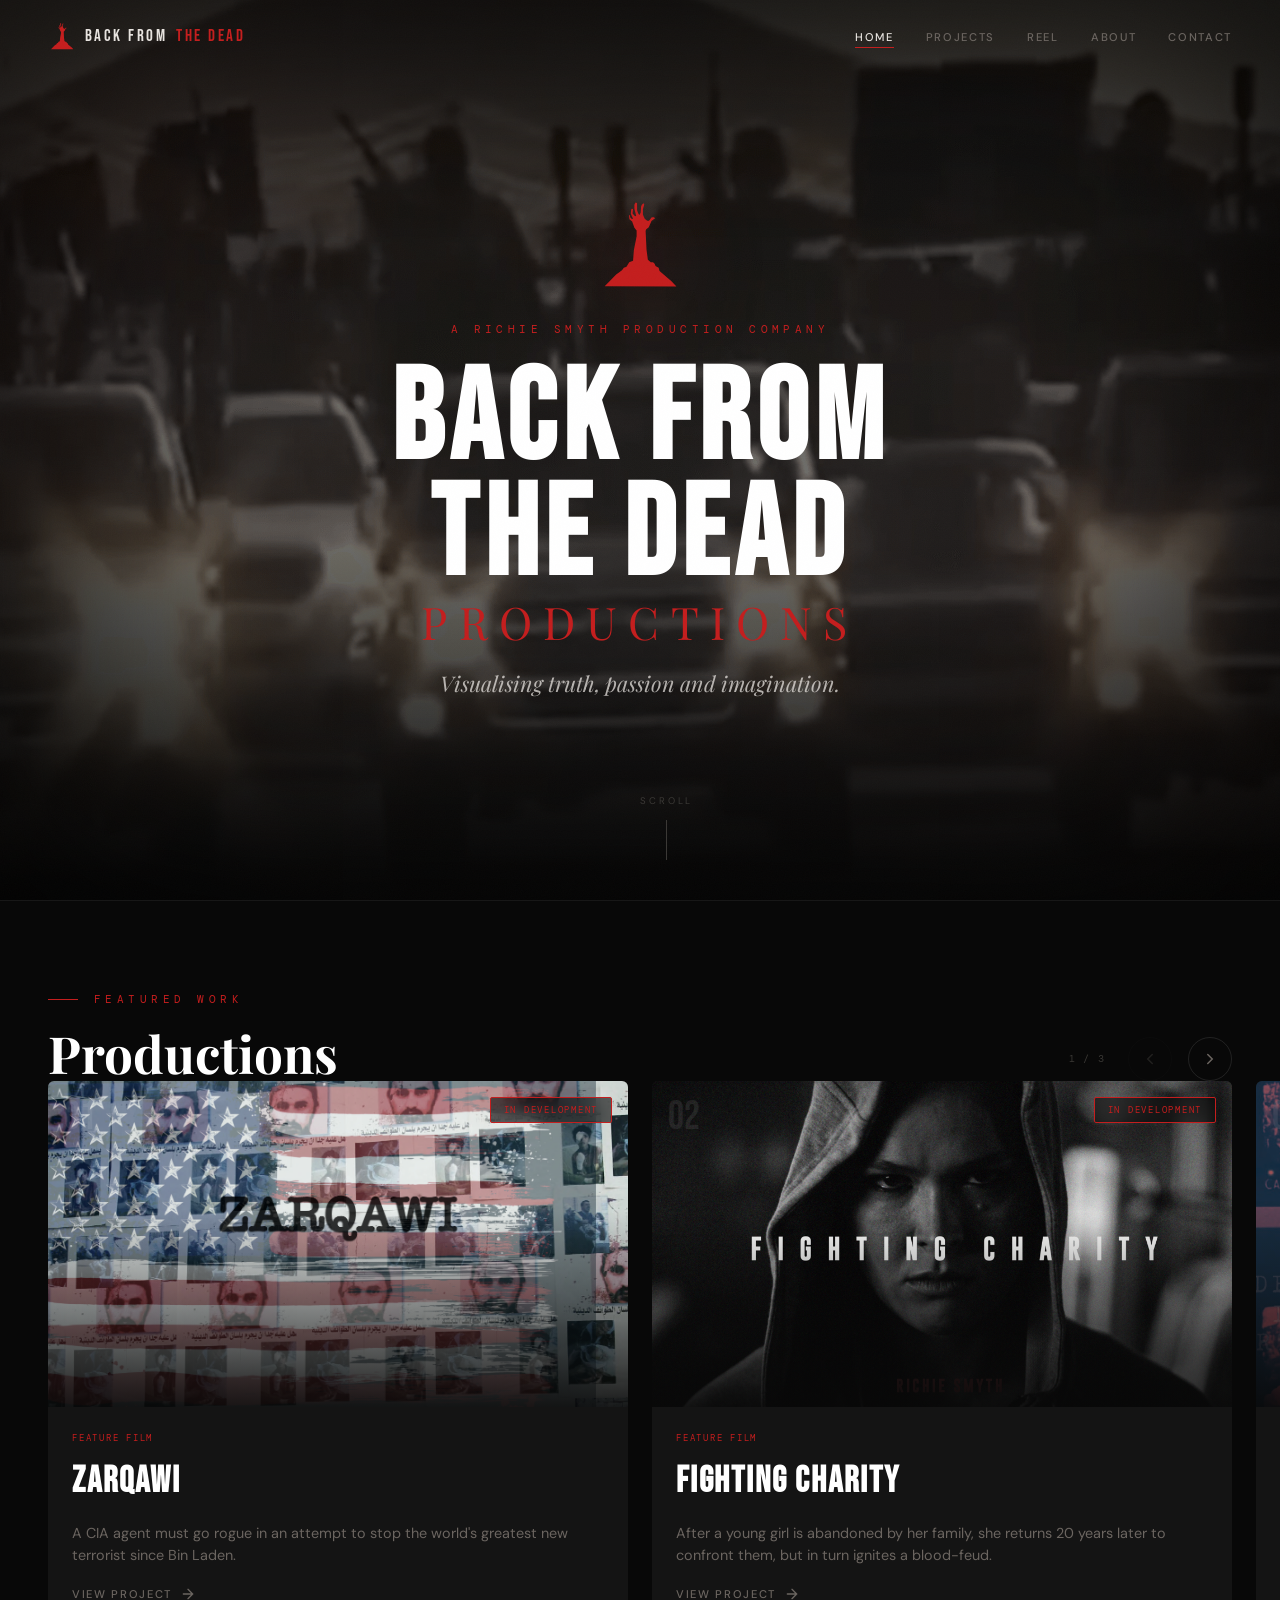
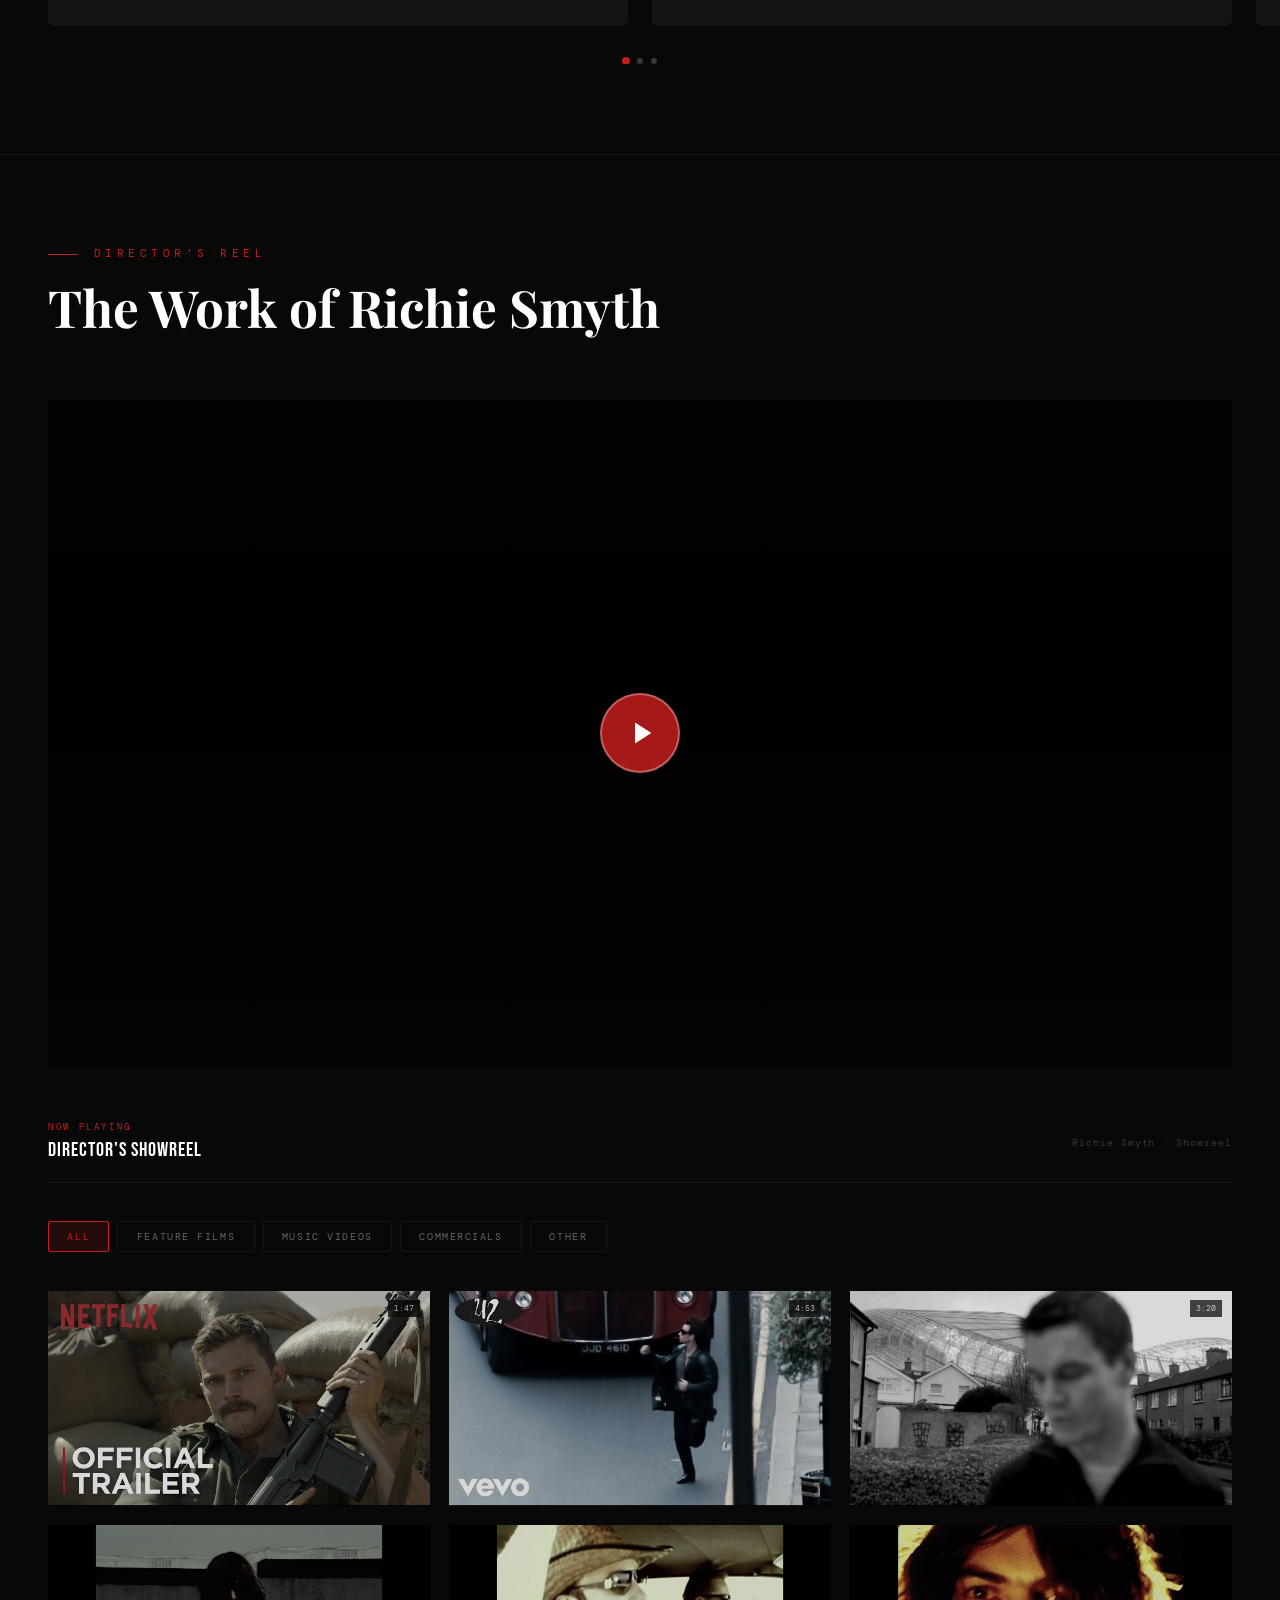
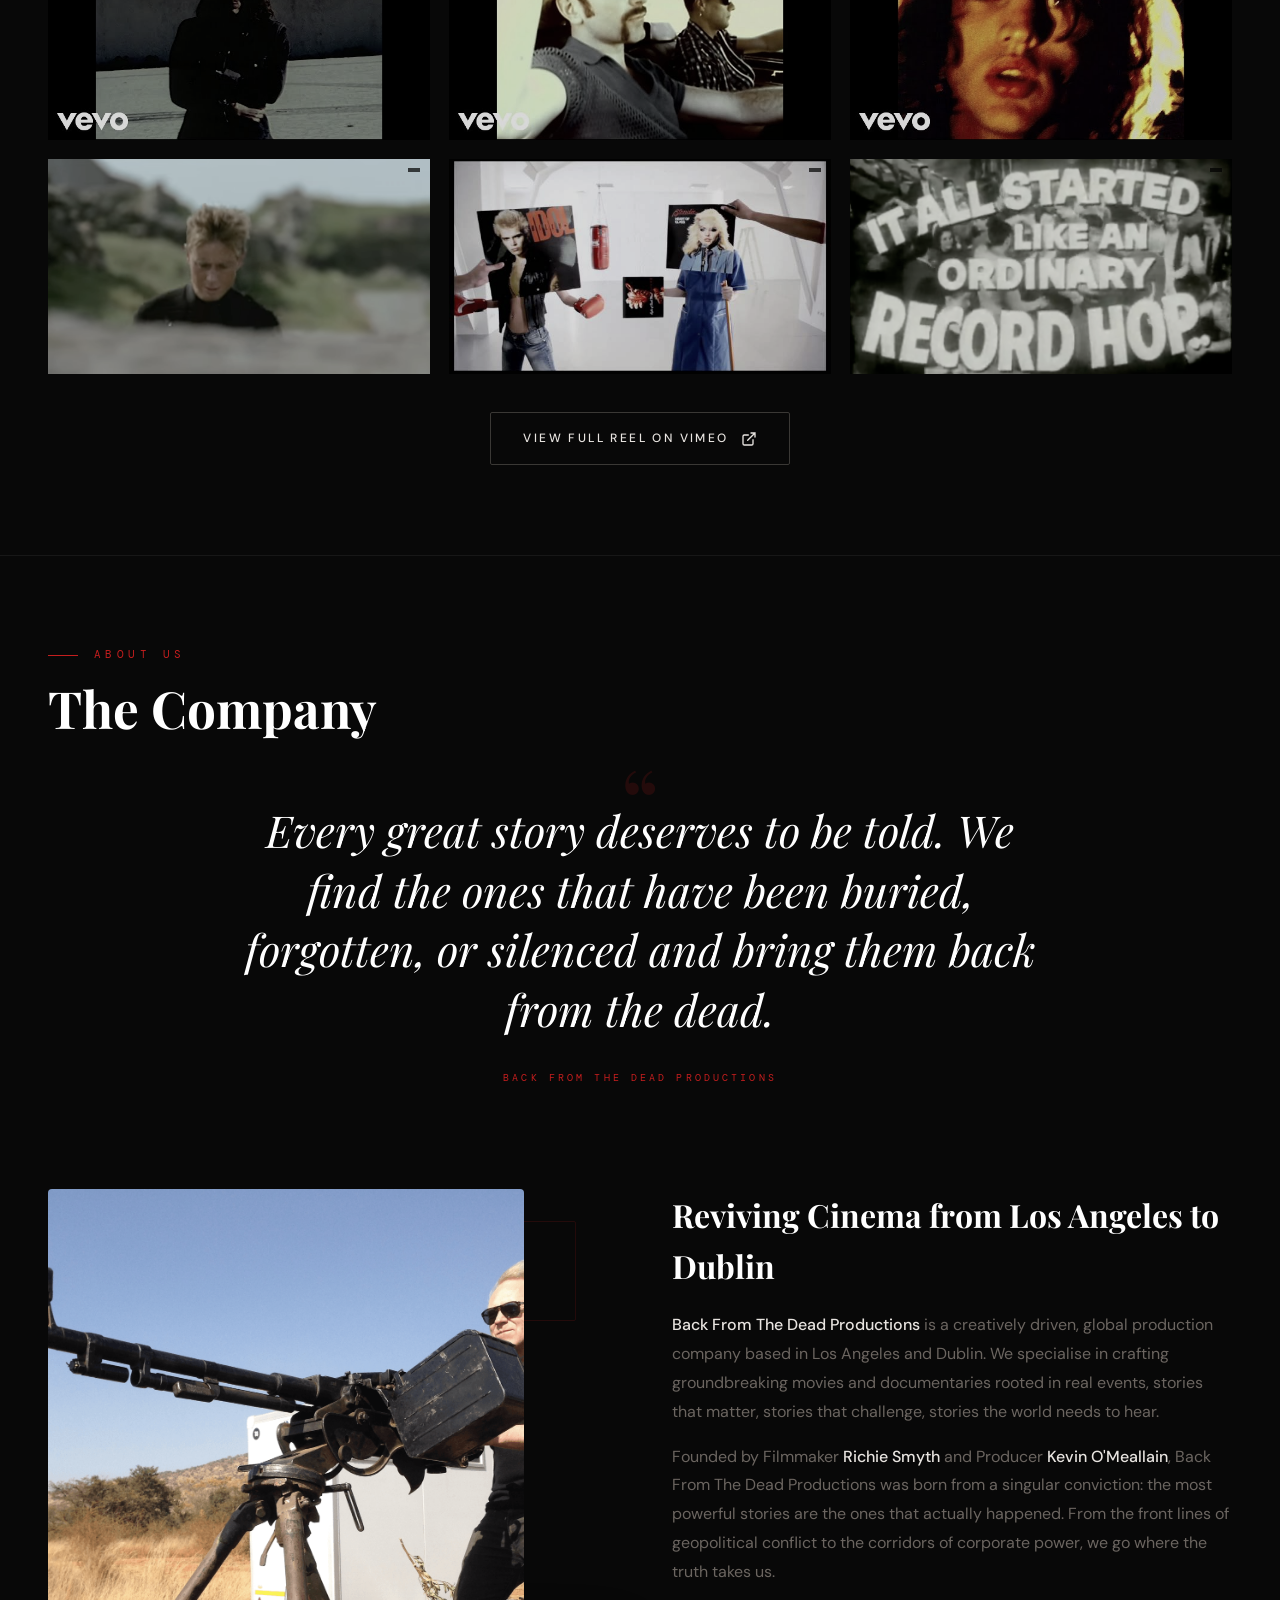
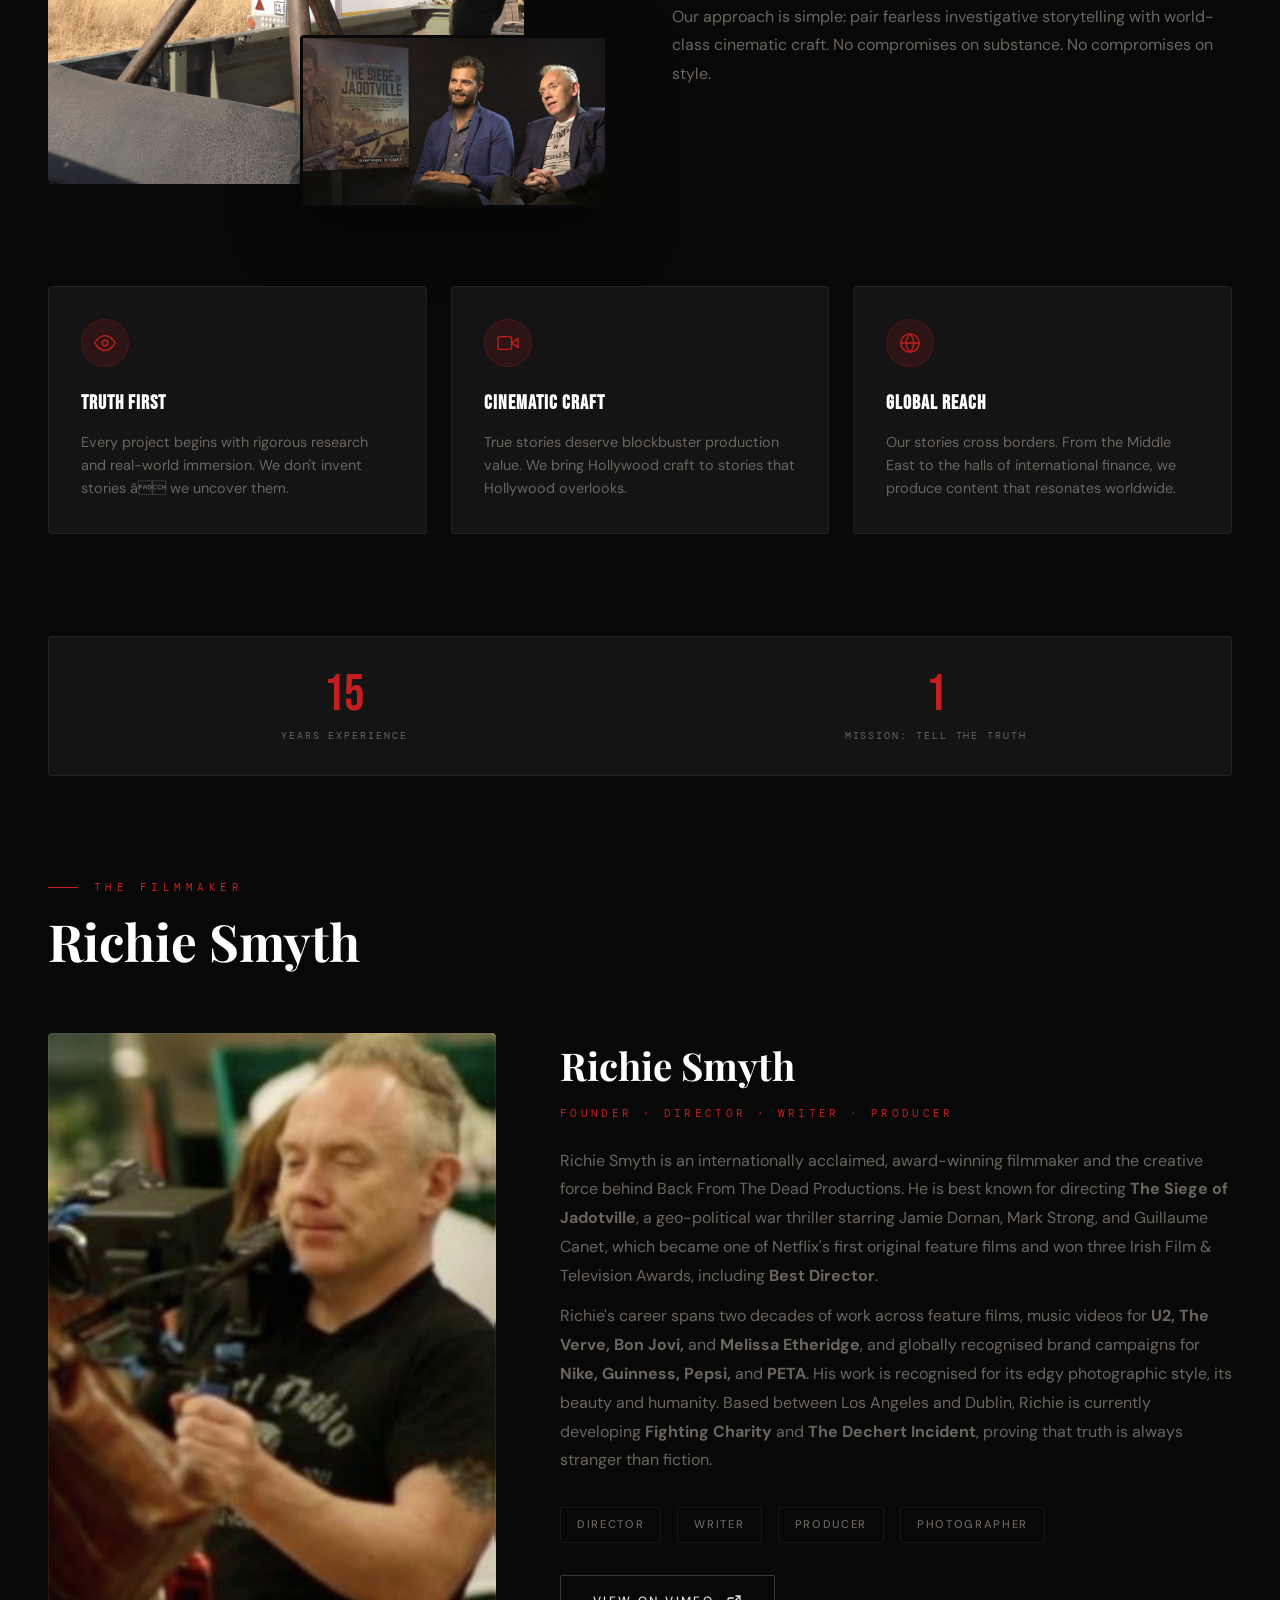
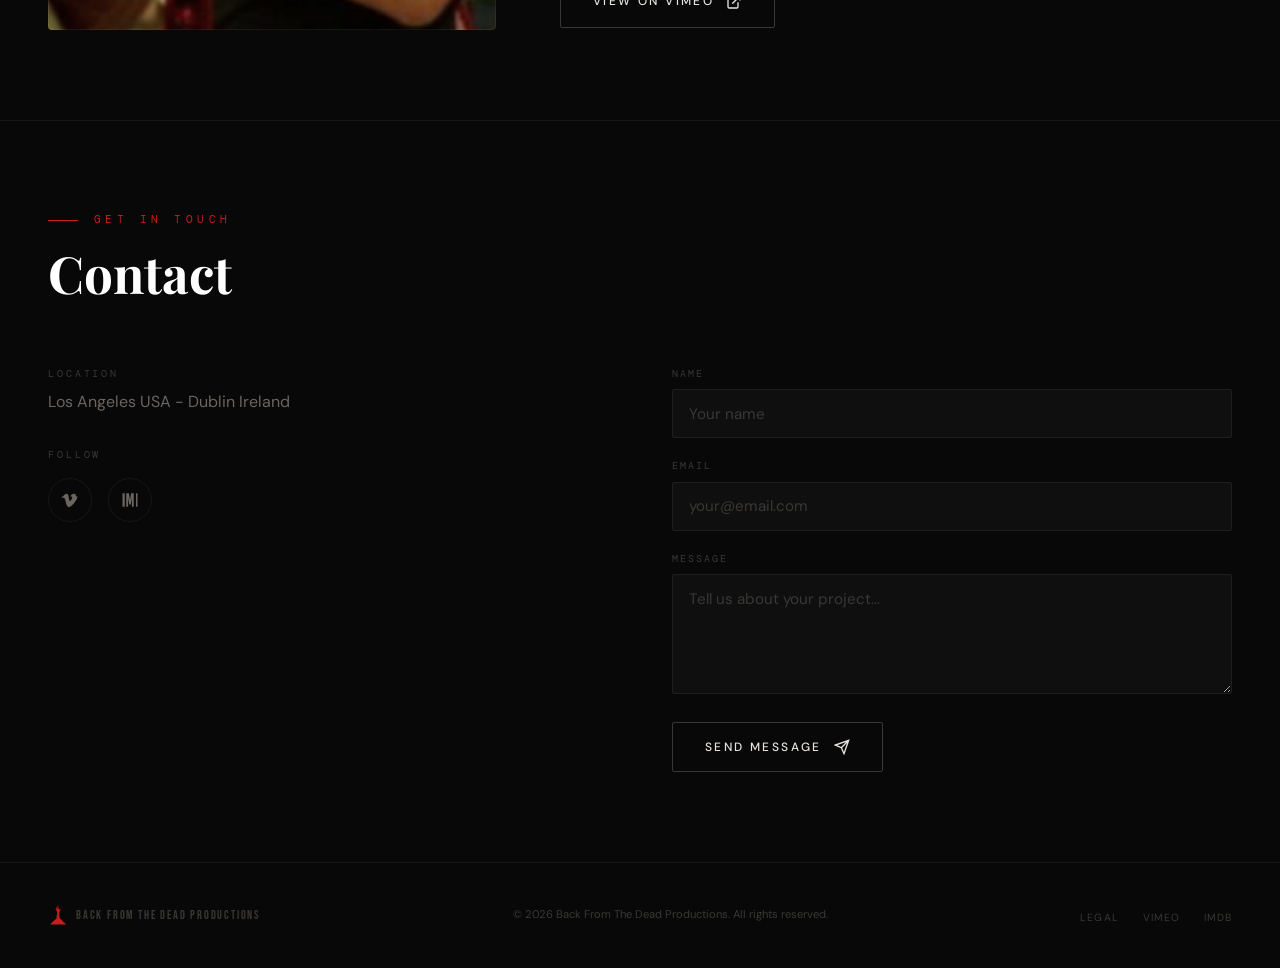
==== commit 04fdfeee: "Update seo via BFTD Content Manager v4" ====
--- a/index.html
+++ b/index.html
@@ -3,7 +3,7 @@
 <head>
 <meta charset="UTF-8">
 <meta name="viewport" content="width=device-width, initial-scale=1.0">
-<title>Back From The Dead Productions â A Richie Smyth Company</title>
+<title>Back From The Dead Productions - A Richie Smyth Company</title>
 <meta name="description" content="Back From The Dead Productions is a creatively driven production company crafting groundbreaking movies and documentaries based on true stories. Founded by filmmaker Richie Smyth in Los Angeles.">
 <meta property="og:title" content="Back From The Dead Productions">
 <meta property="og:description" content="Visualising Truth, Passion and Imagination. A Richie Smyth Production Company.">
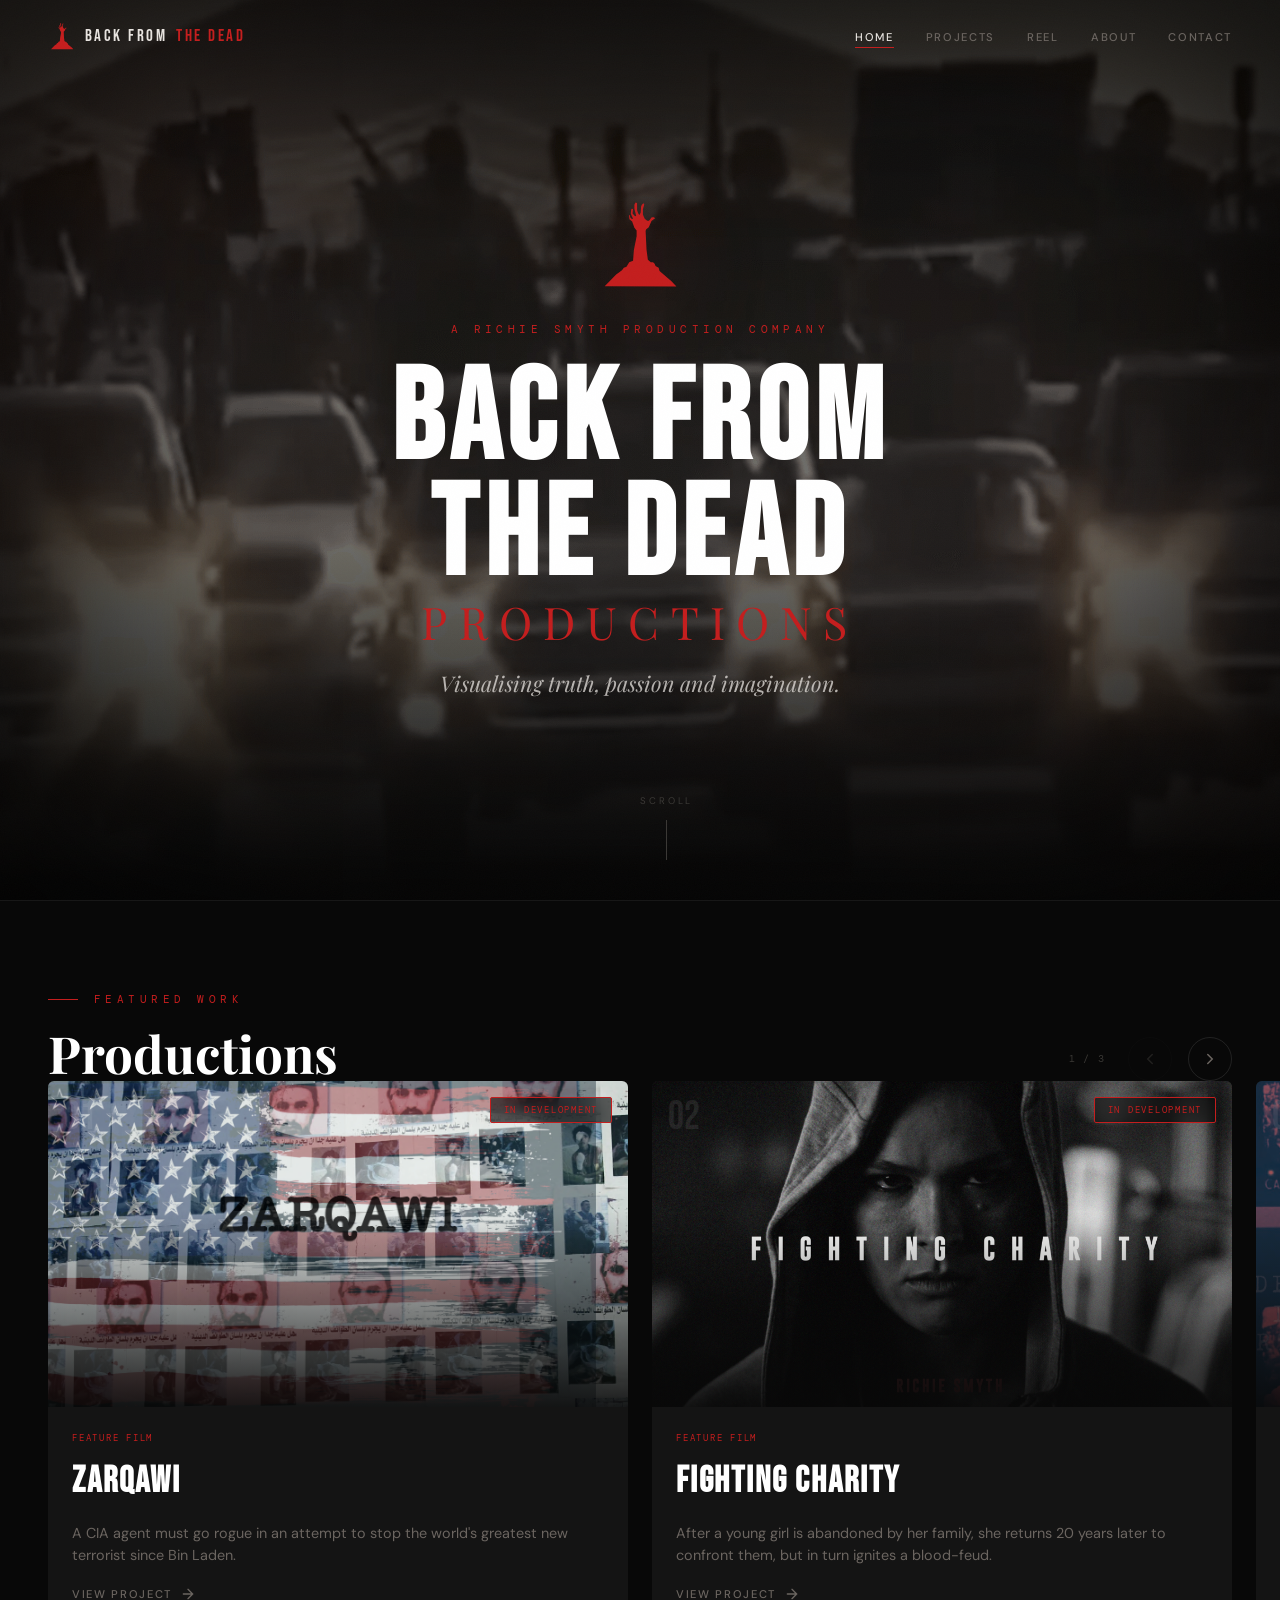
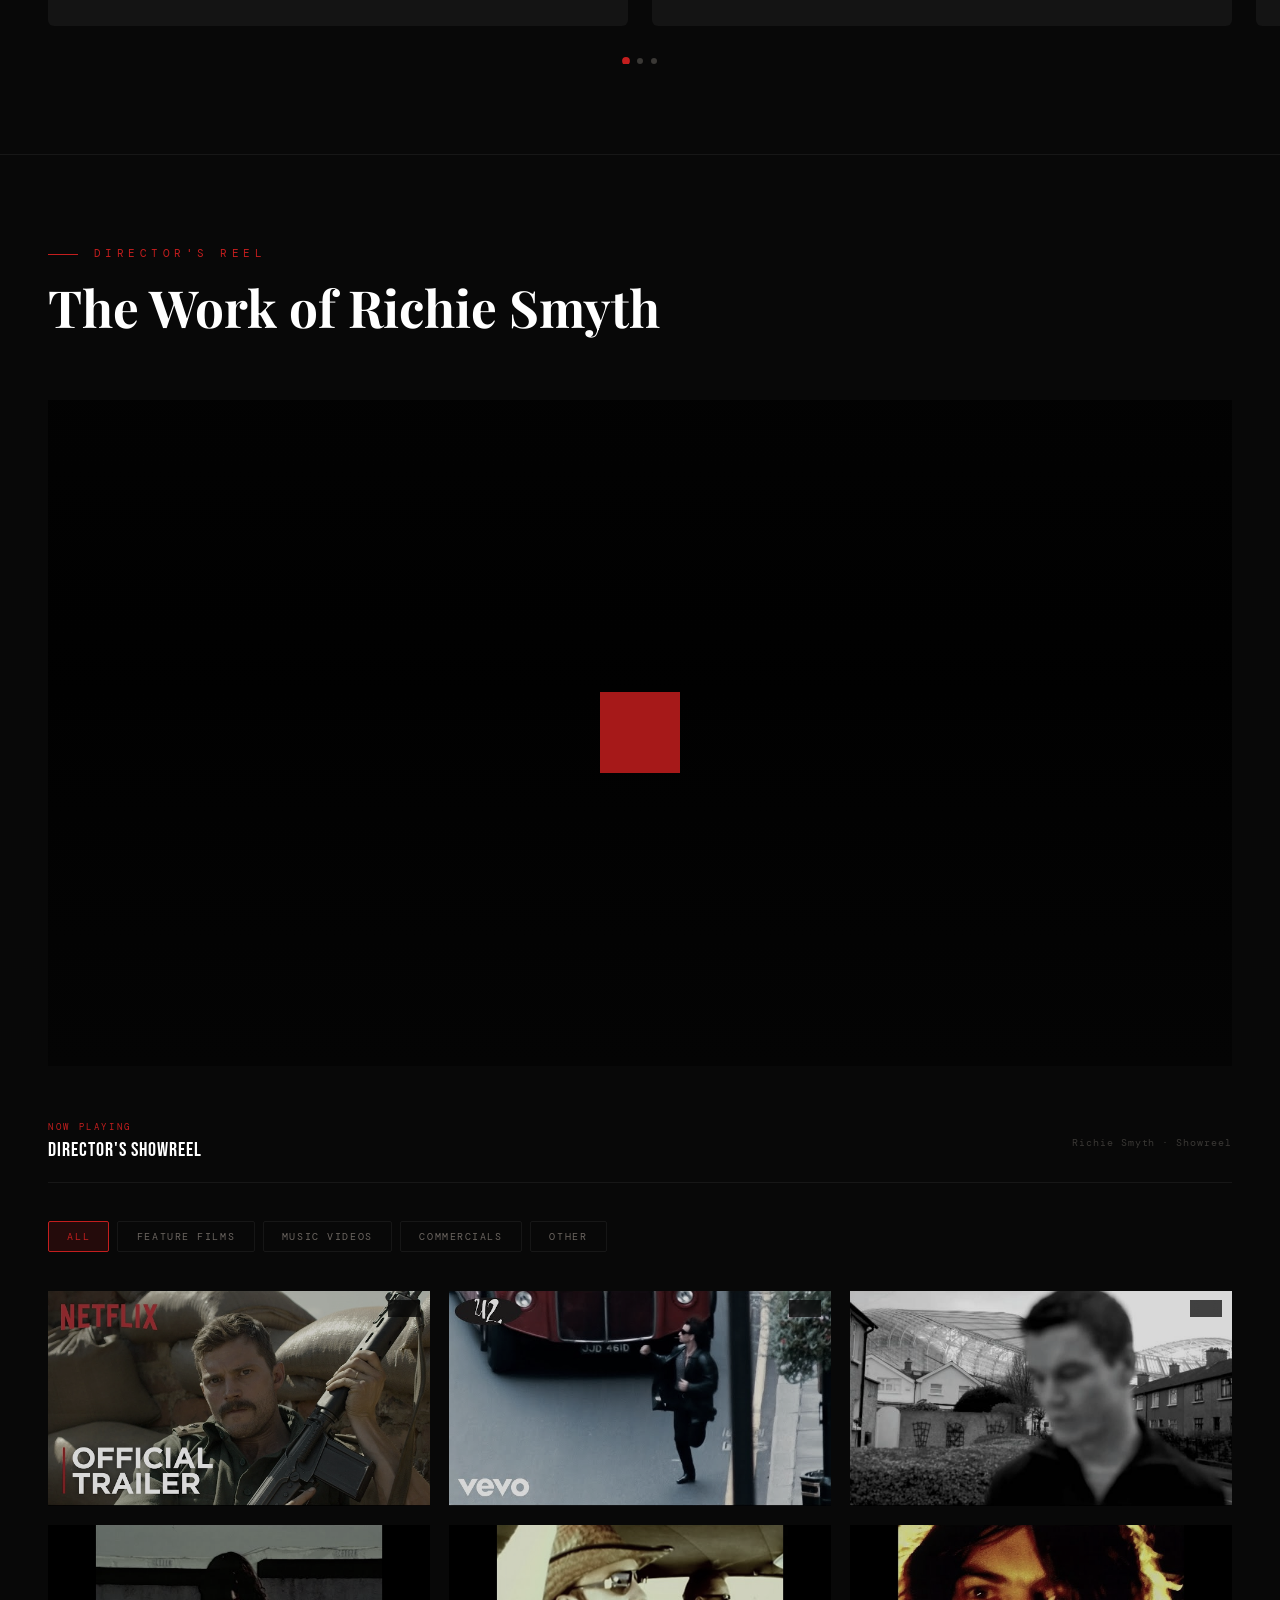
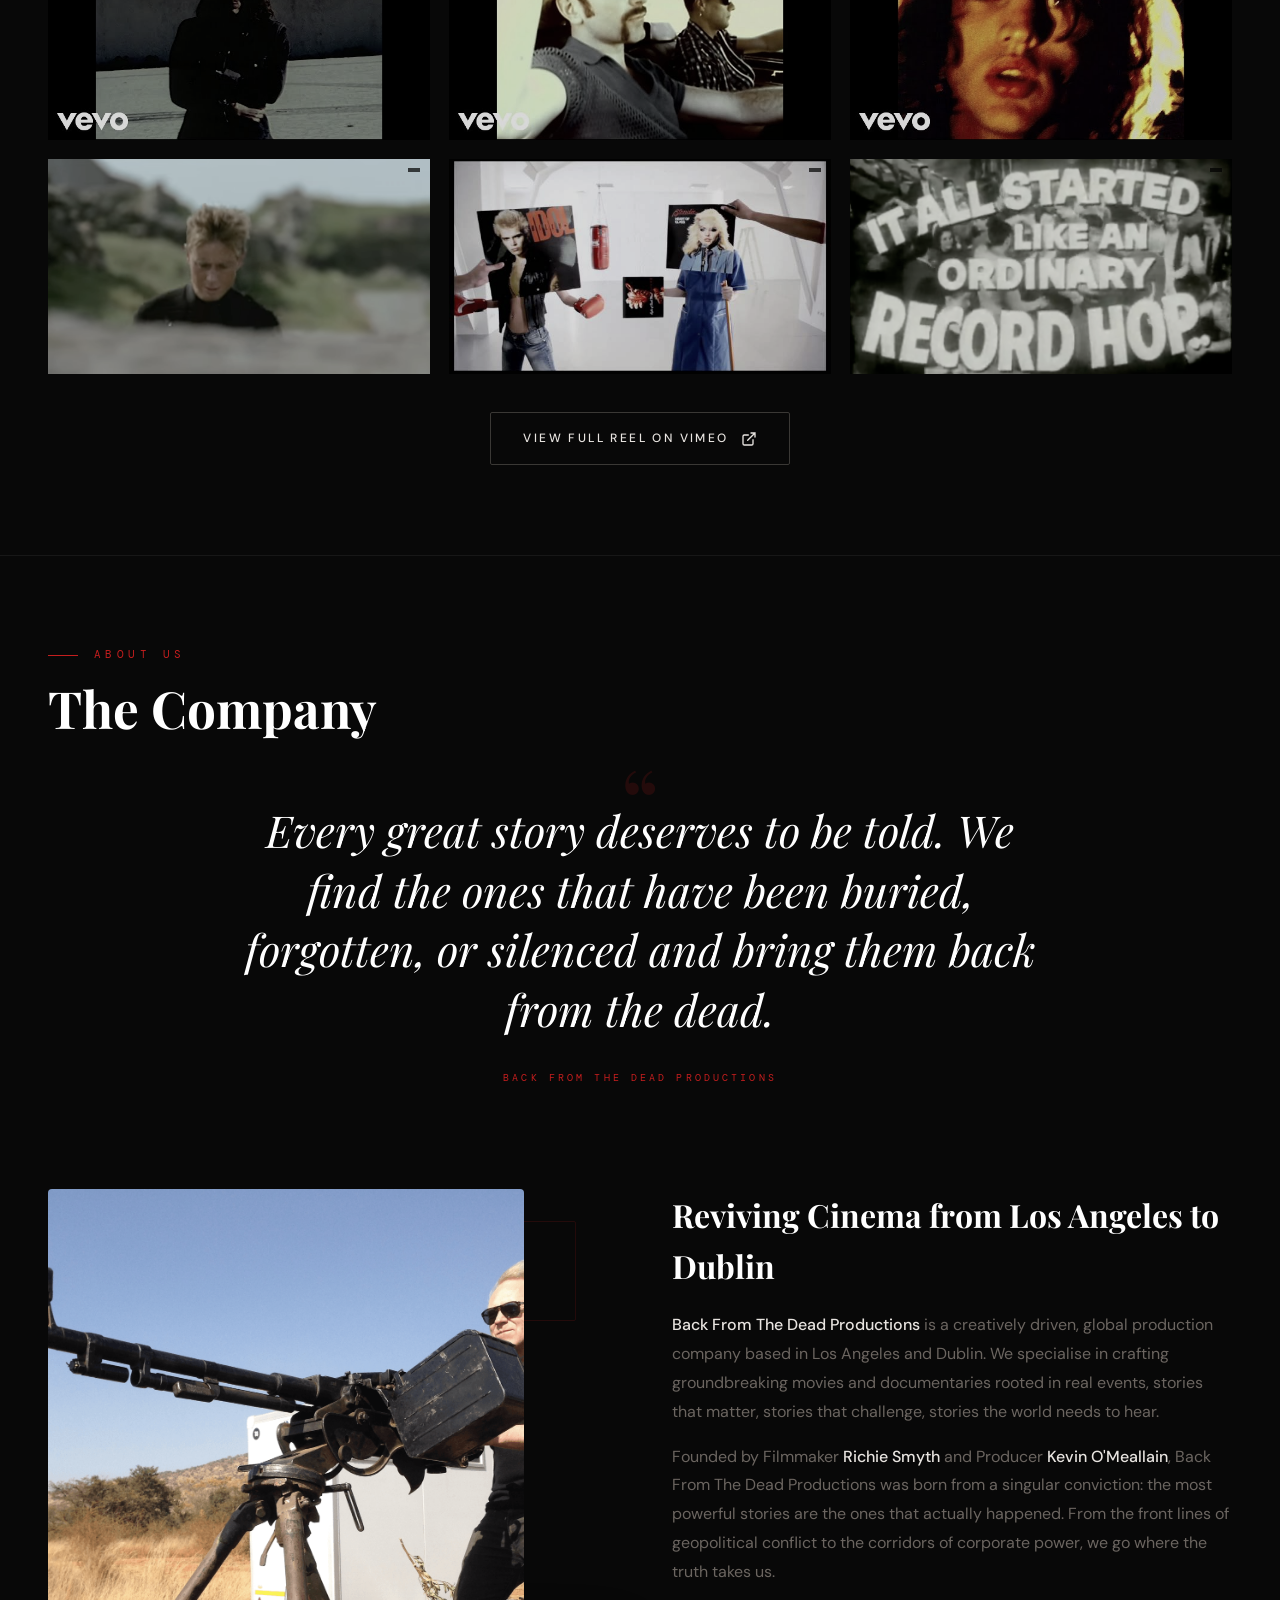
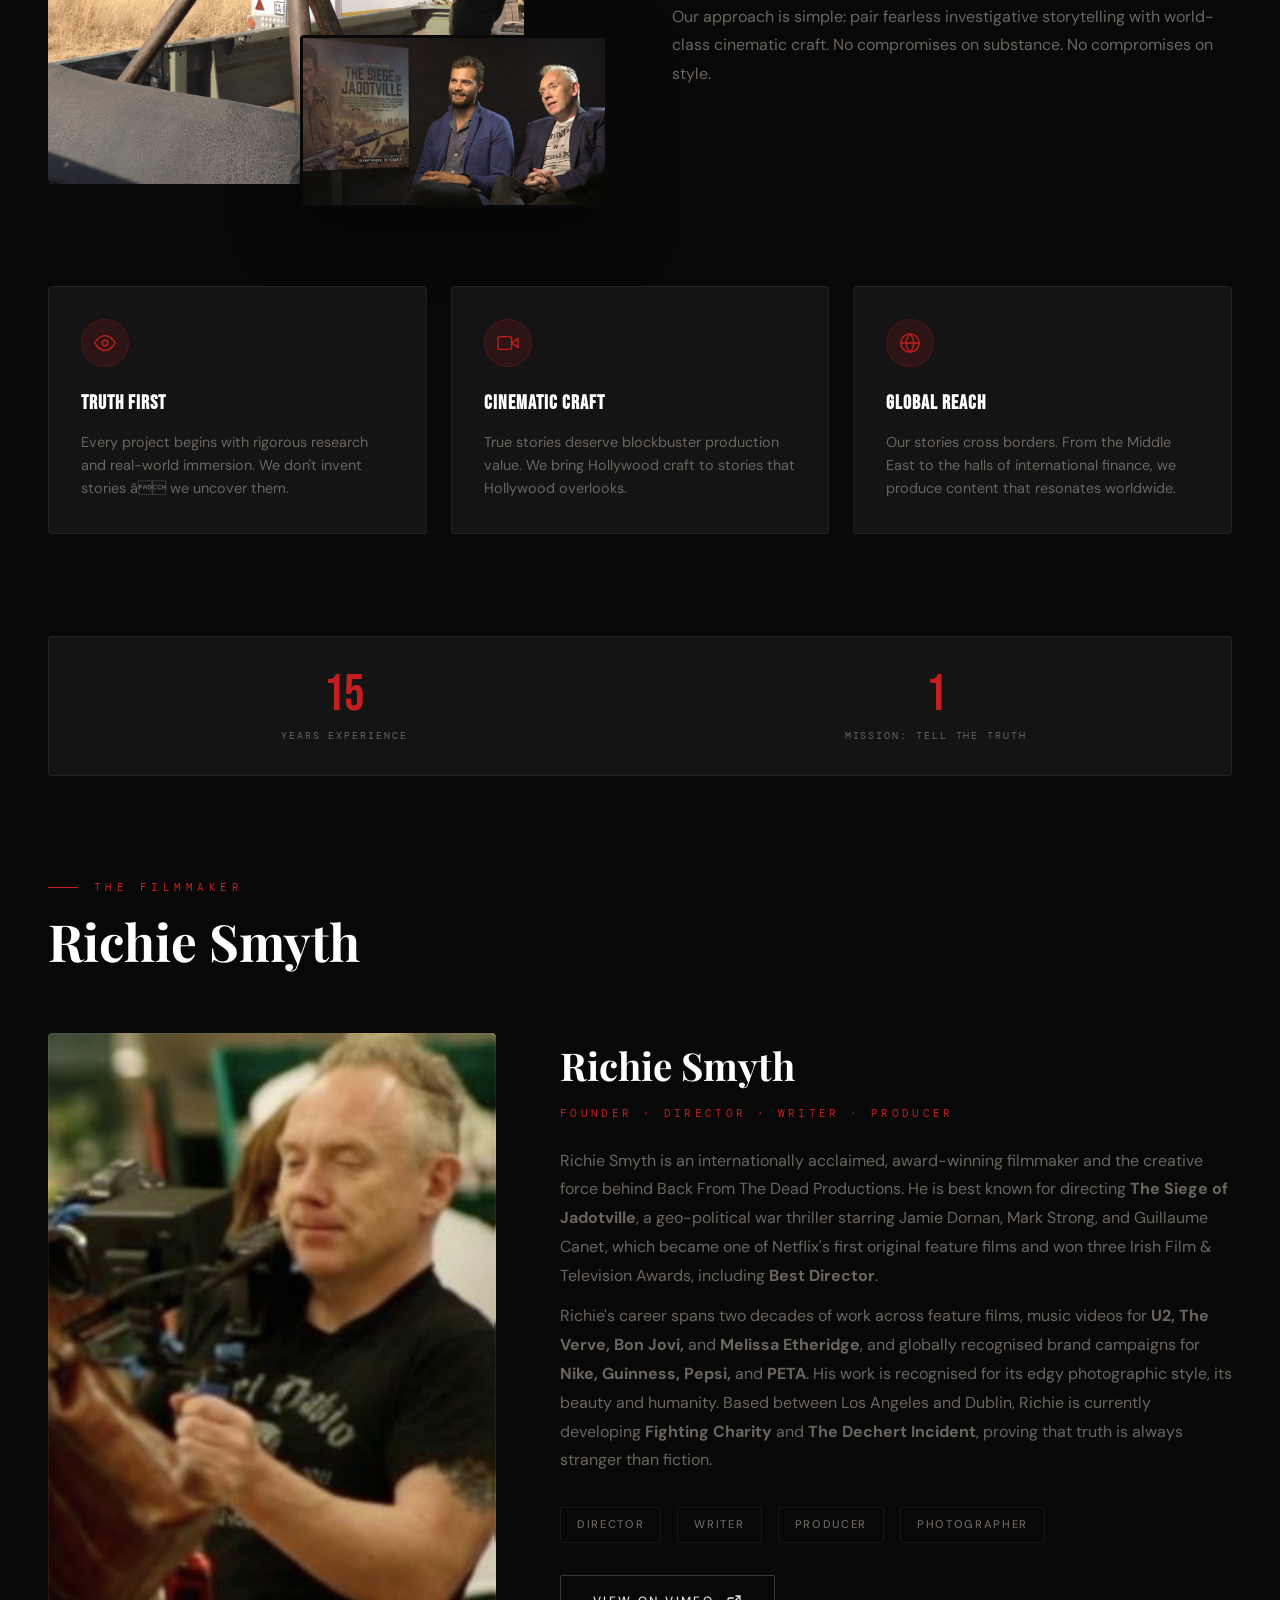
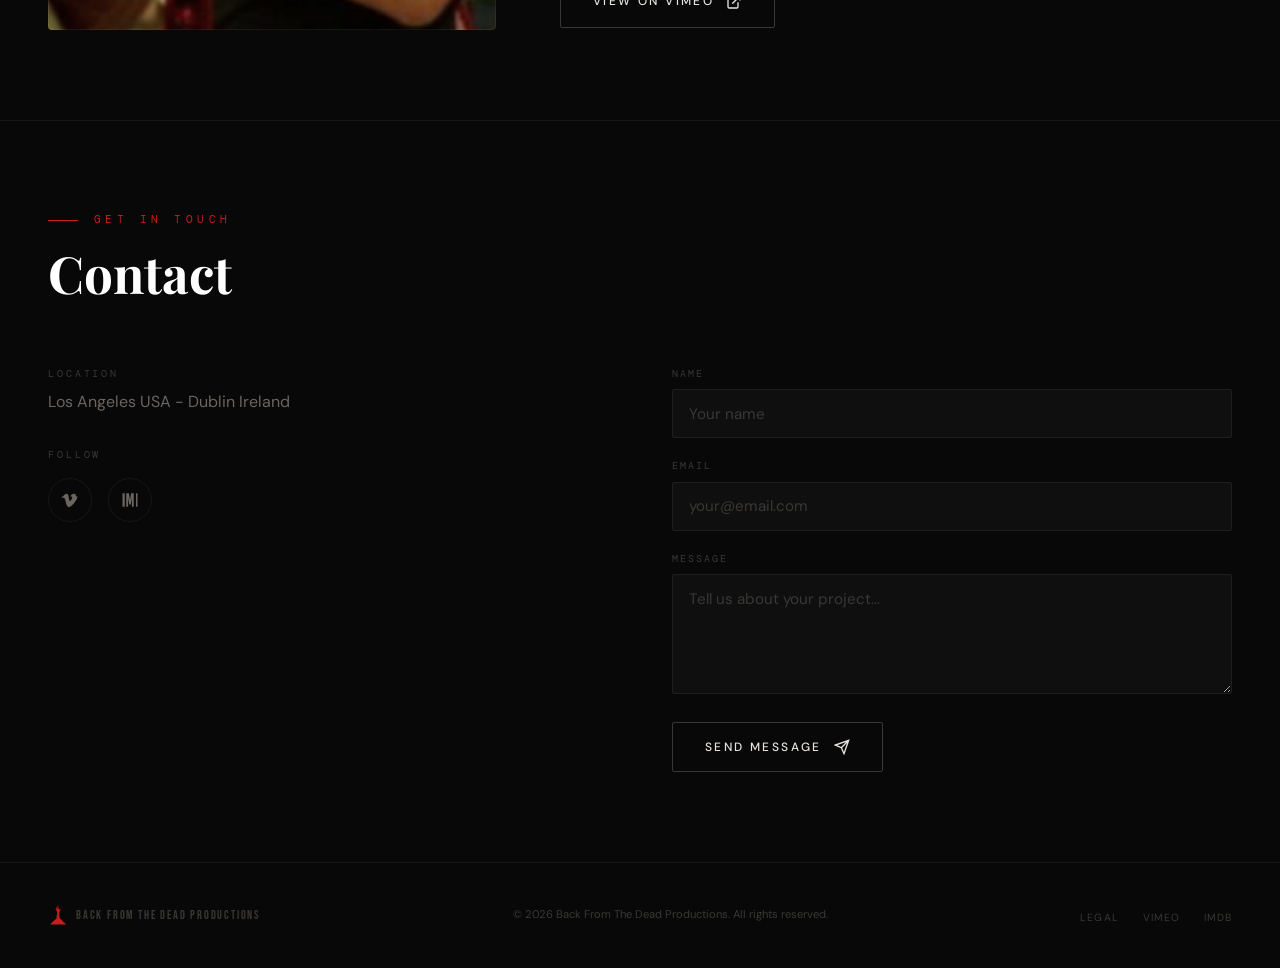
==== commit 97421234: "Update seo via BFTD Content Manager v4" ====
--- a/index.html
+++ b/index.html
@@ -8,7 +8,7 @@
 <meta property="og:title" content="Back From The Dead Productions">
 <meta property="og:description" content="Visualising Truth, Passion and Imagination. A Richie Smyth Production Company.">
 <meta property="og:type" content="website">
-<meta property="og:url" content="https://bftdfilms.com">
+<meta property="og:url" content="https://bftdfilms.com/">
 <meta name="twitter:card" content="summary_large_image">
 <link rel="icon" type="image/svg+xml" href="data:image/svg+xml,%3Csvg xmlns='http://www.w3.org/2000/svg' viewBox='0 0 200 200'%3E%3Crect width='200' height='200' fill='%23080808'/%3E%3Cpath d='M181,194.5L21.5,194 47,167.5 60,158.5 64,152.5 70,150.5 76,140.5 84.5,137 86.5,113 92.5,83 92.5,70 87.5,64 82.5,50 76.5,45 75.5,36 77.5,36 78.5,41 82,44.5 84.5,44 79.5,33 80.5,23 83,21.5 84.5,23 83.5,32 89,38.5 91.5,37 87.5,22 87.5,13 90,7.5 93.5,9 93.5,25 96.5,33 99,35.5 101.5,30 102.5,16 104.5,12 108,9.5 109.5,12 106.5,23 106.5,35 110.5,44 116,48.5 120,48.5 126,40.5 131,40.5 133.5,43 125.5,49 119.5,63 113.5,68 112.5,71 114.5,113 117.5,135 124,140.5 129,140.5 132.5,144 134.5,149 141.5,153 143.5,160 170,182.5 181,194.5Z' fill='%23c41e1e'/%3E%3C/svg%3E">
 <link rel="preconnect" href="https://fonts.googleapis.com">
@@ -344,6 +344,7 @@
 }
 </style>
 <link rel="canonical" href="https://bftdfilms.com">
+<meta property="og:image" content="https://comeallain.github.io/bftd-website/images/bftd-lockup-h-black-onwhite.png">
 </head>
 <body>
 
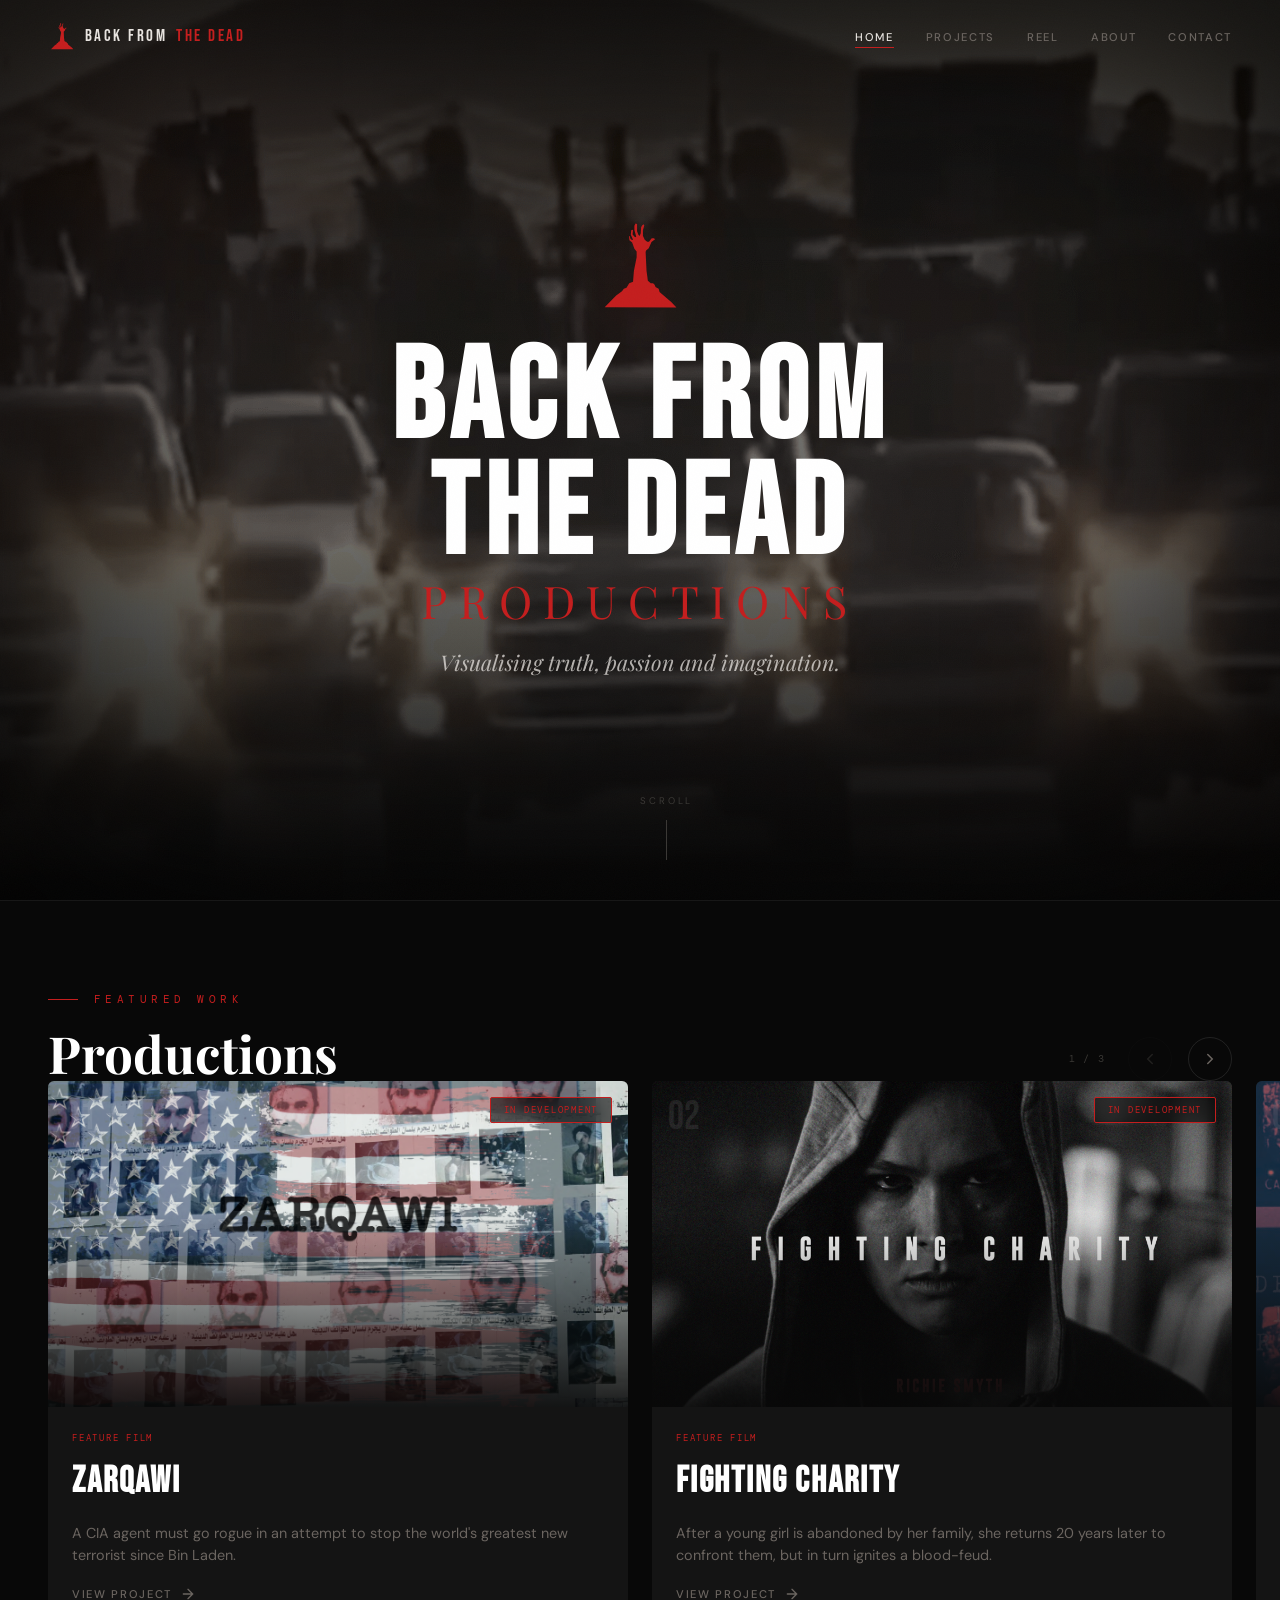
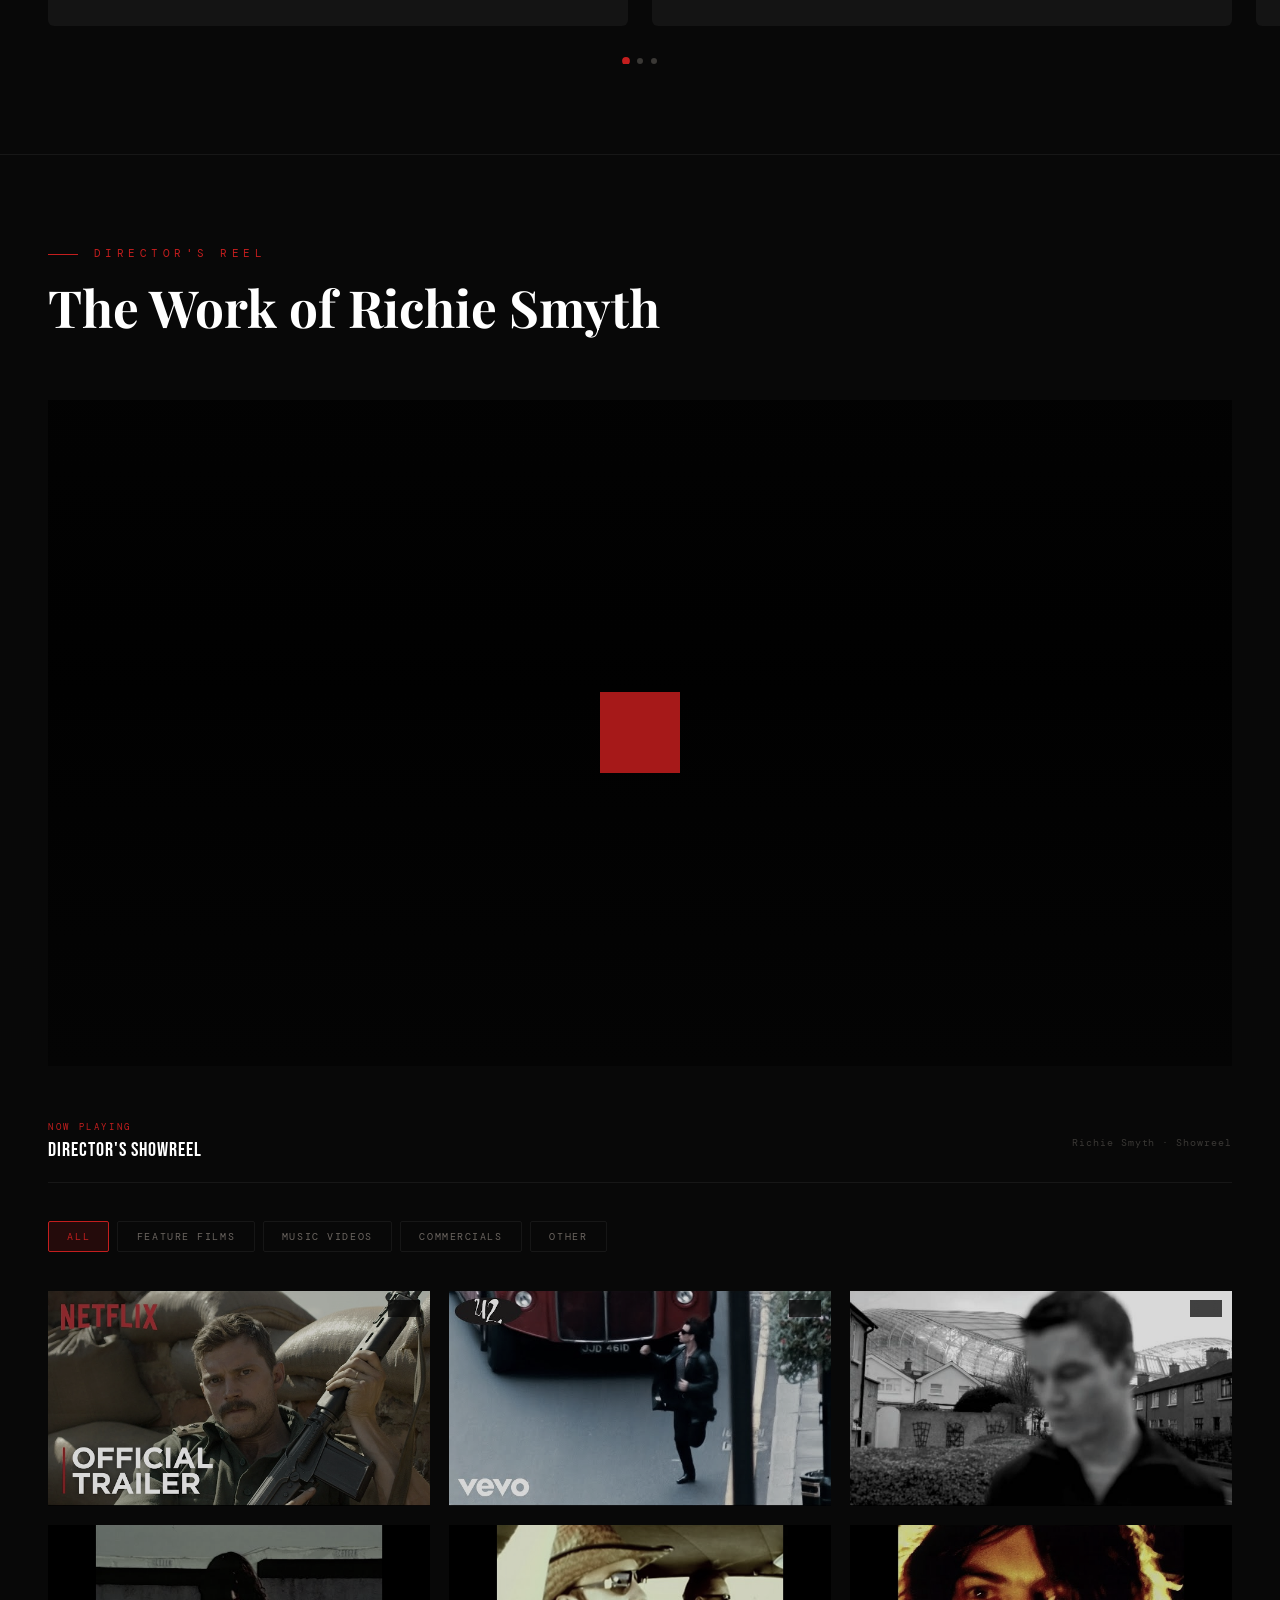
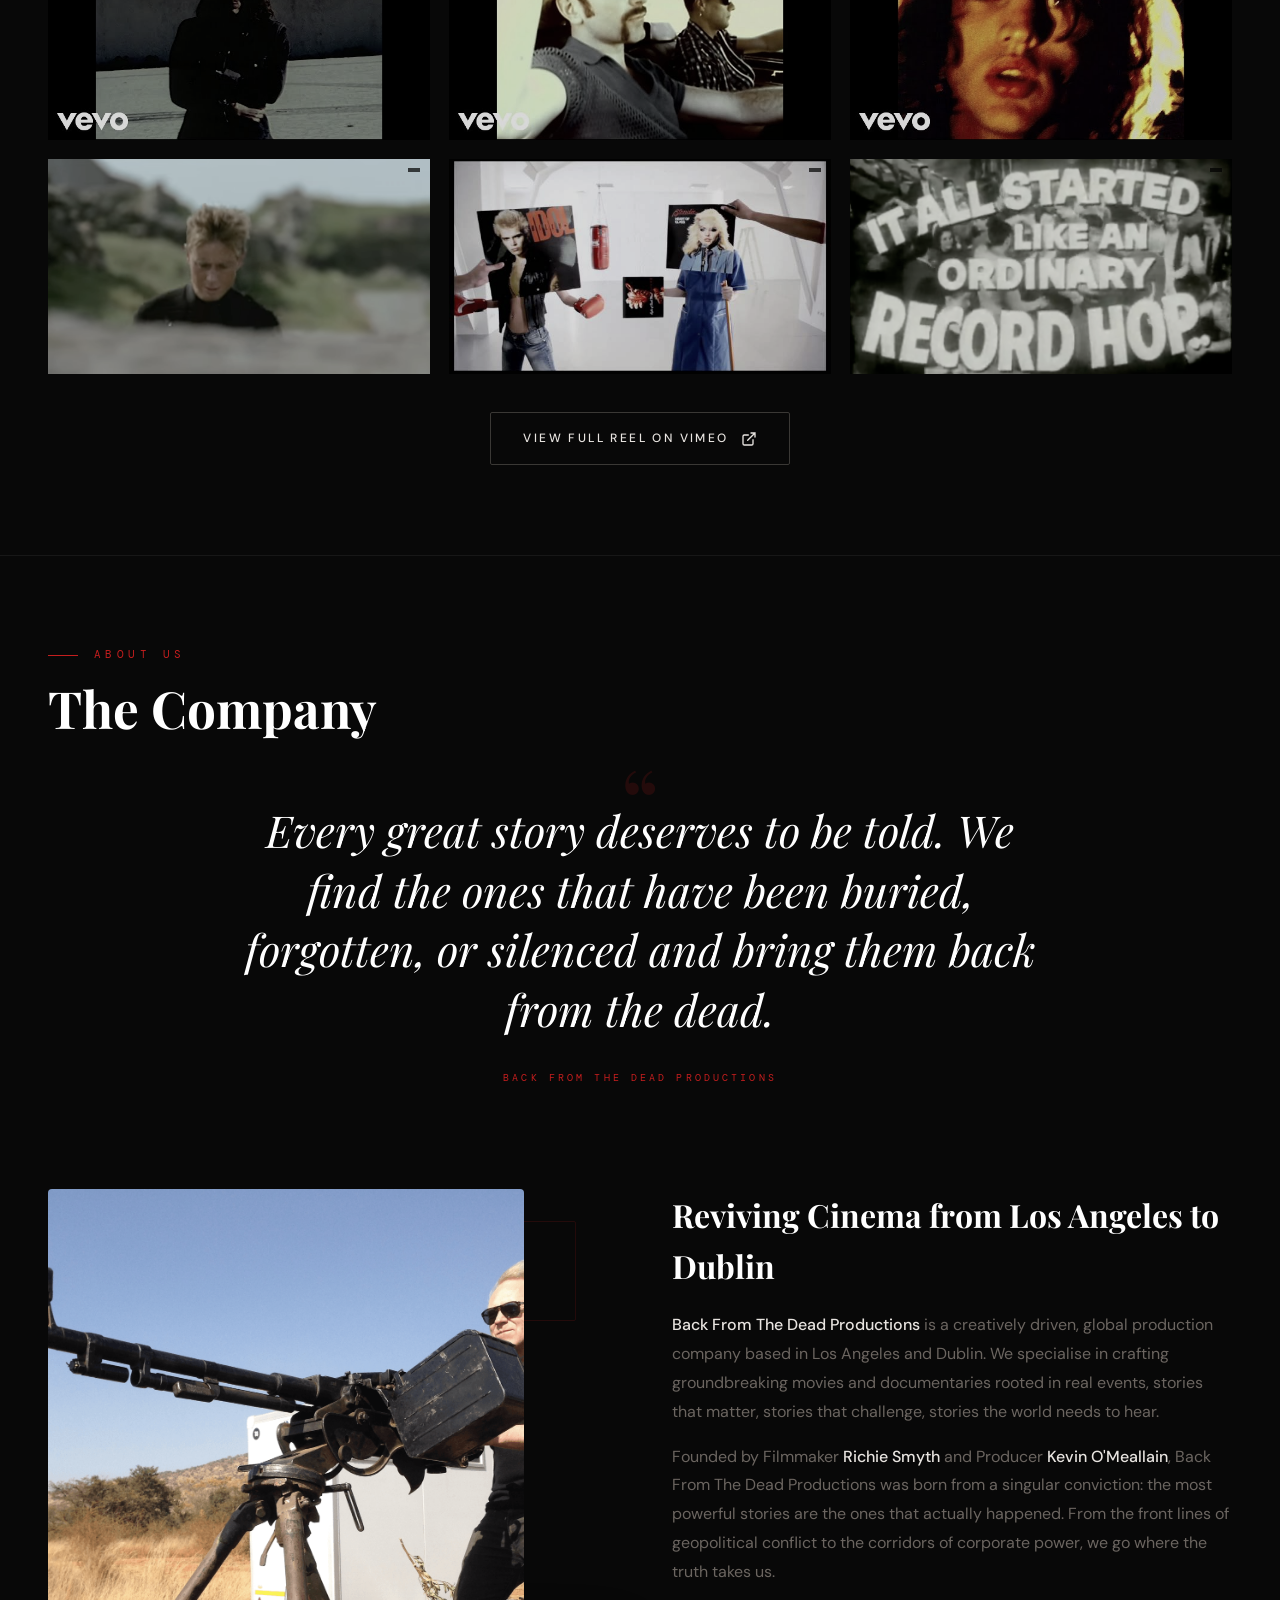
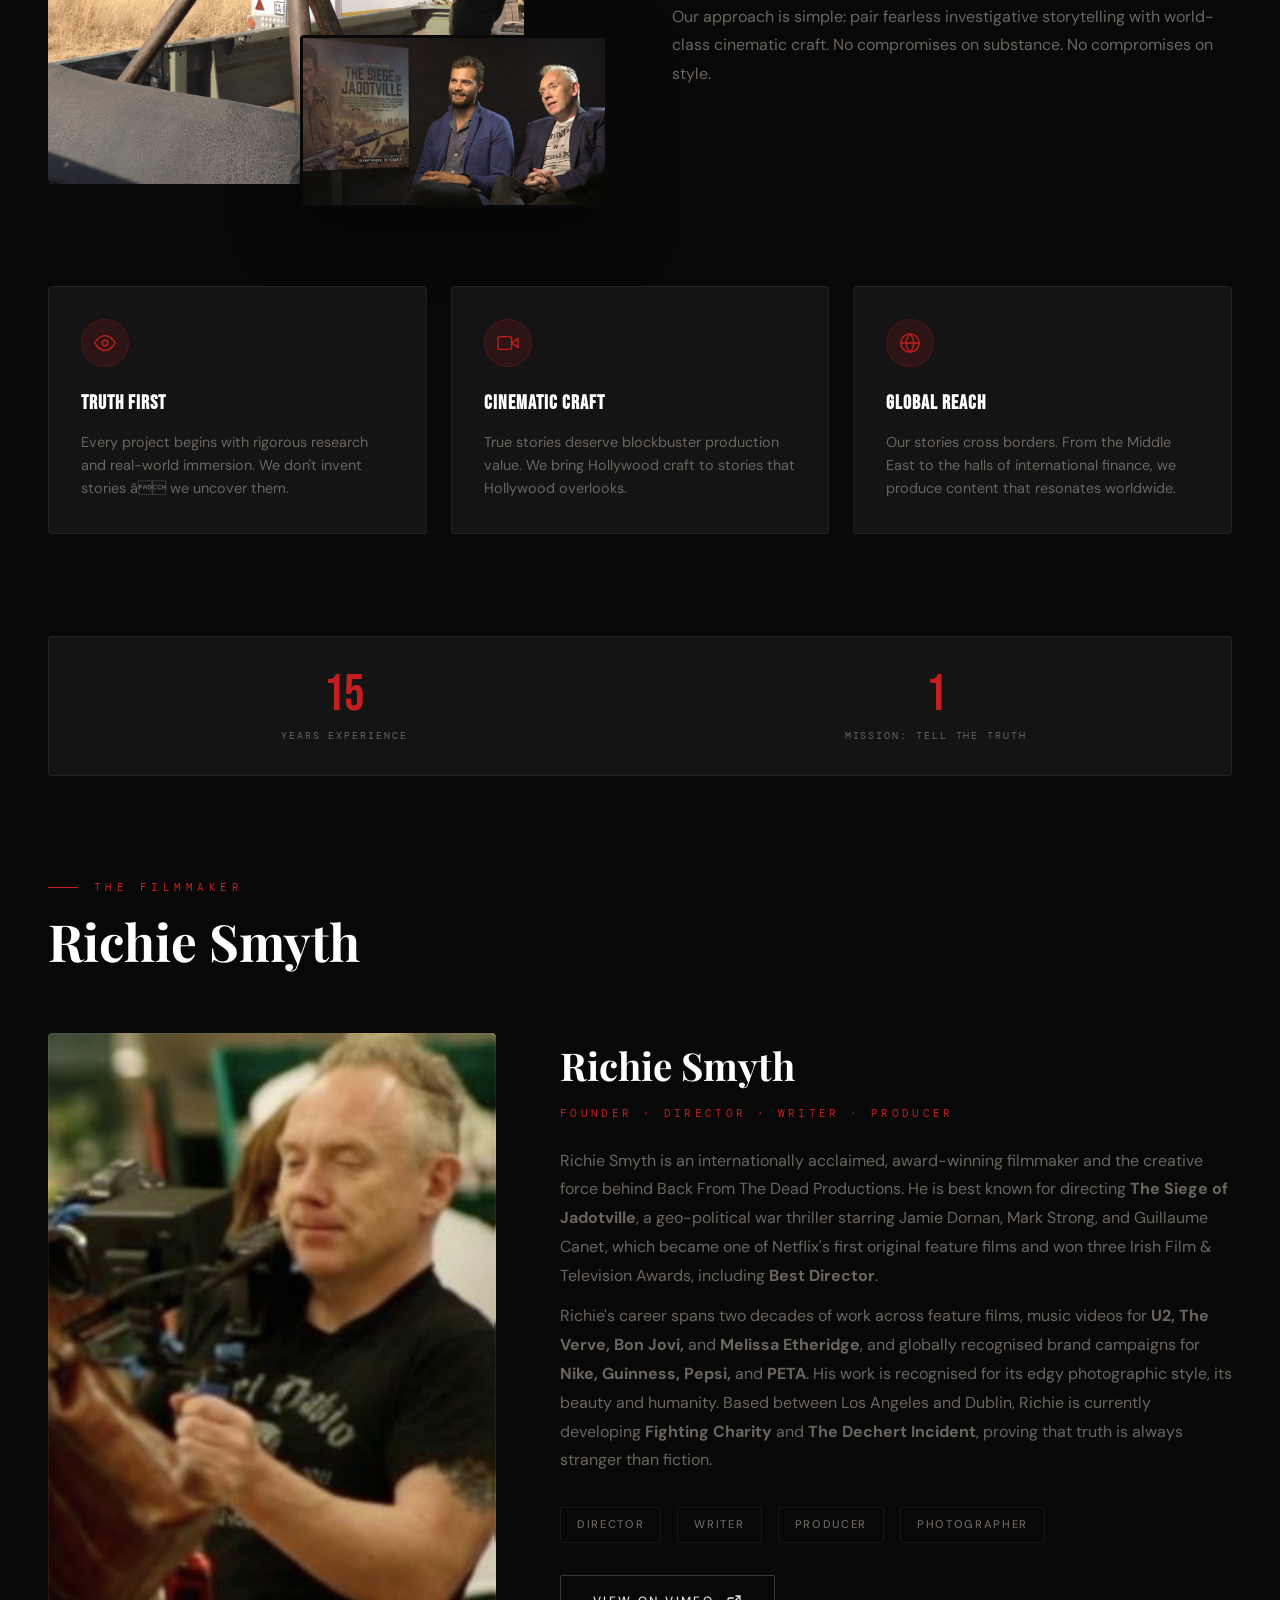
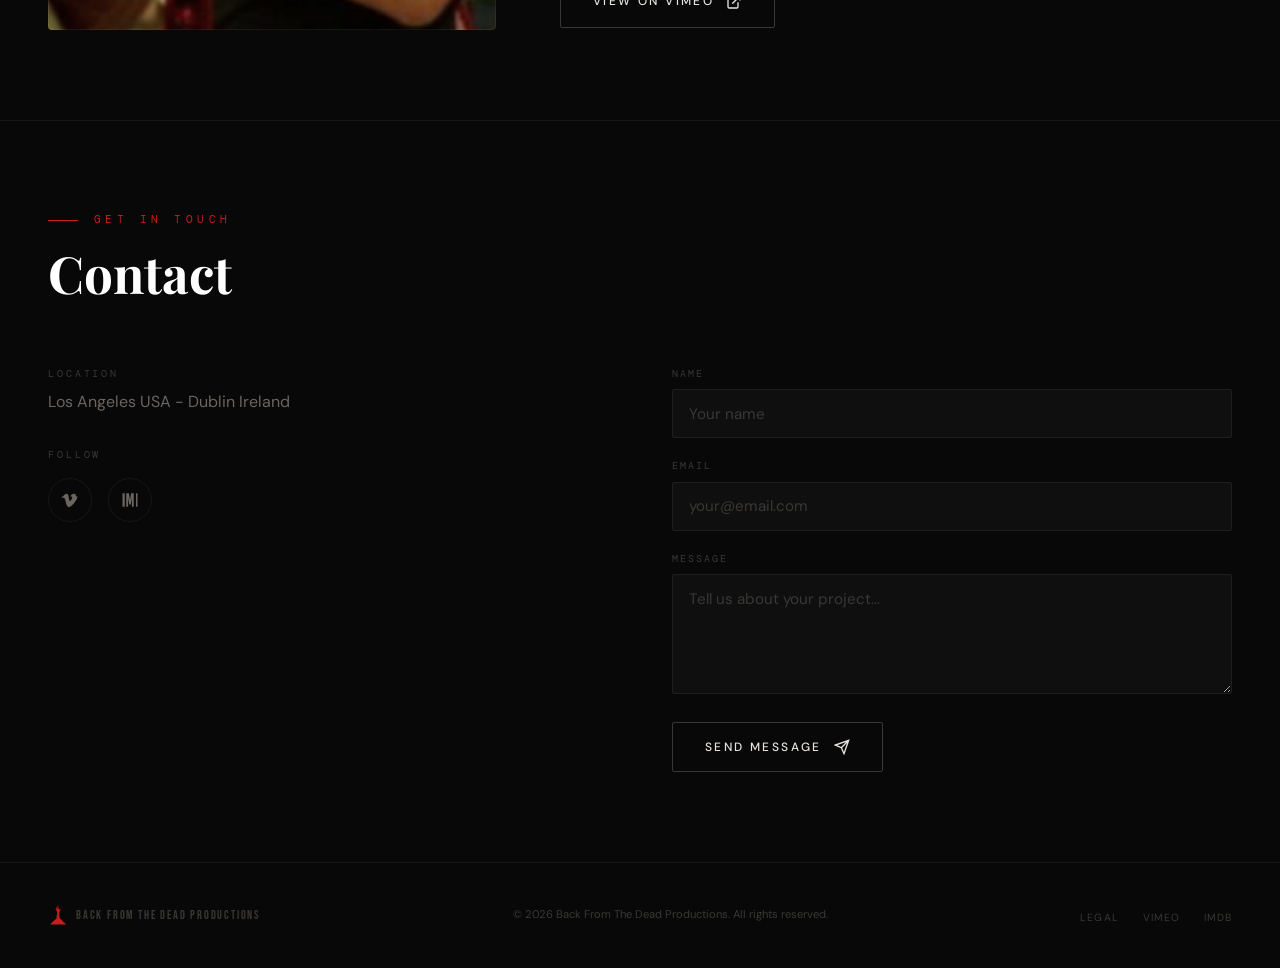
==== commit ec589f3a: "Update hero via BFTD Content Manager v4" ====
--- a/index.html
+++ b/index.html
@@ -376,7 +376,7 @@
   <div class="hero__ov"></div><div class="hero__vig"></div>
   <div class="hero__c">
     <div class="hero__mark"><svg class="hand-icon" aria-hidden="true"><use xlink:href="#bftd-hand" href="#bftd-hand"></use></svg></div>
-    <p class="hero__pre">A Richie Smyth Production Company</p>
+    <p class="hero__pre"></p>
     <h1 class="hero__t">Back From<br>The Dead<em>Productions</em></h1>
     <p class="hero__tag">Visualising truth, passion and imagination.</p>
   </div>
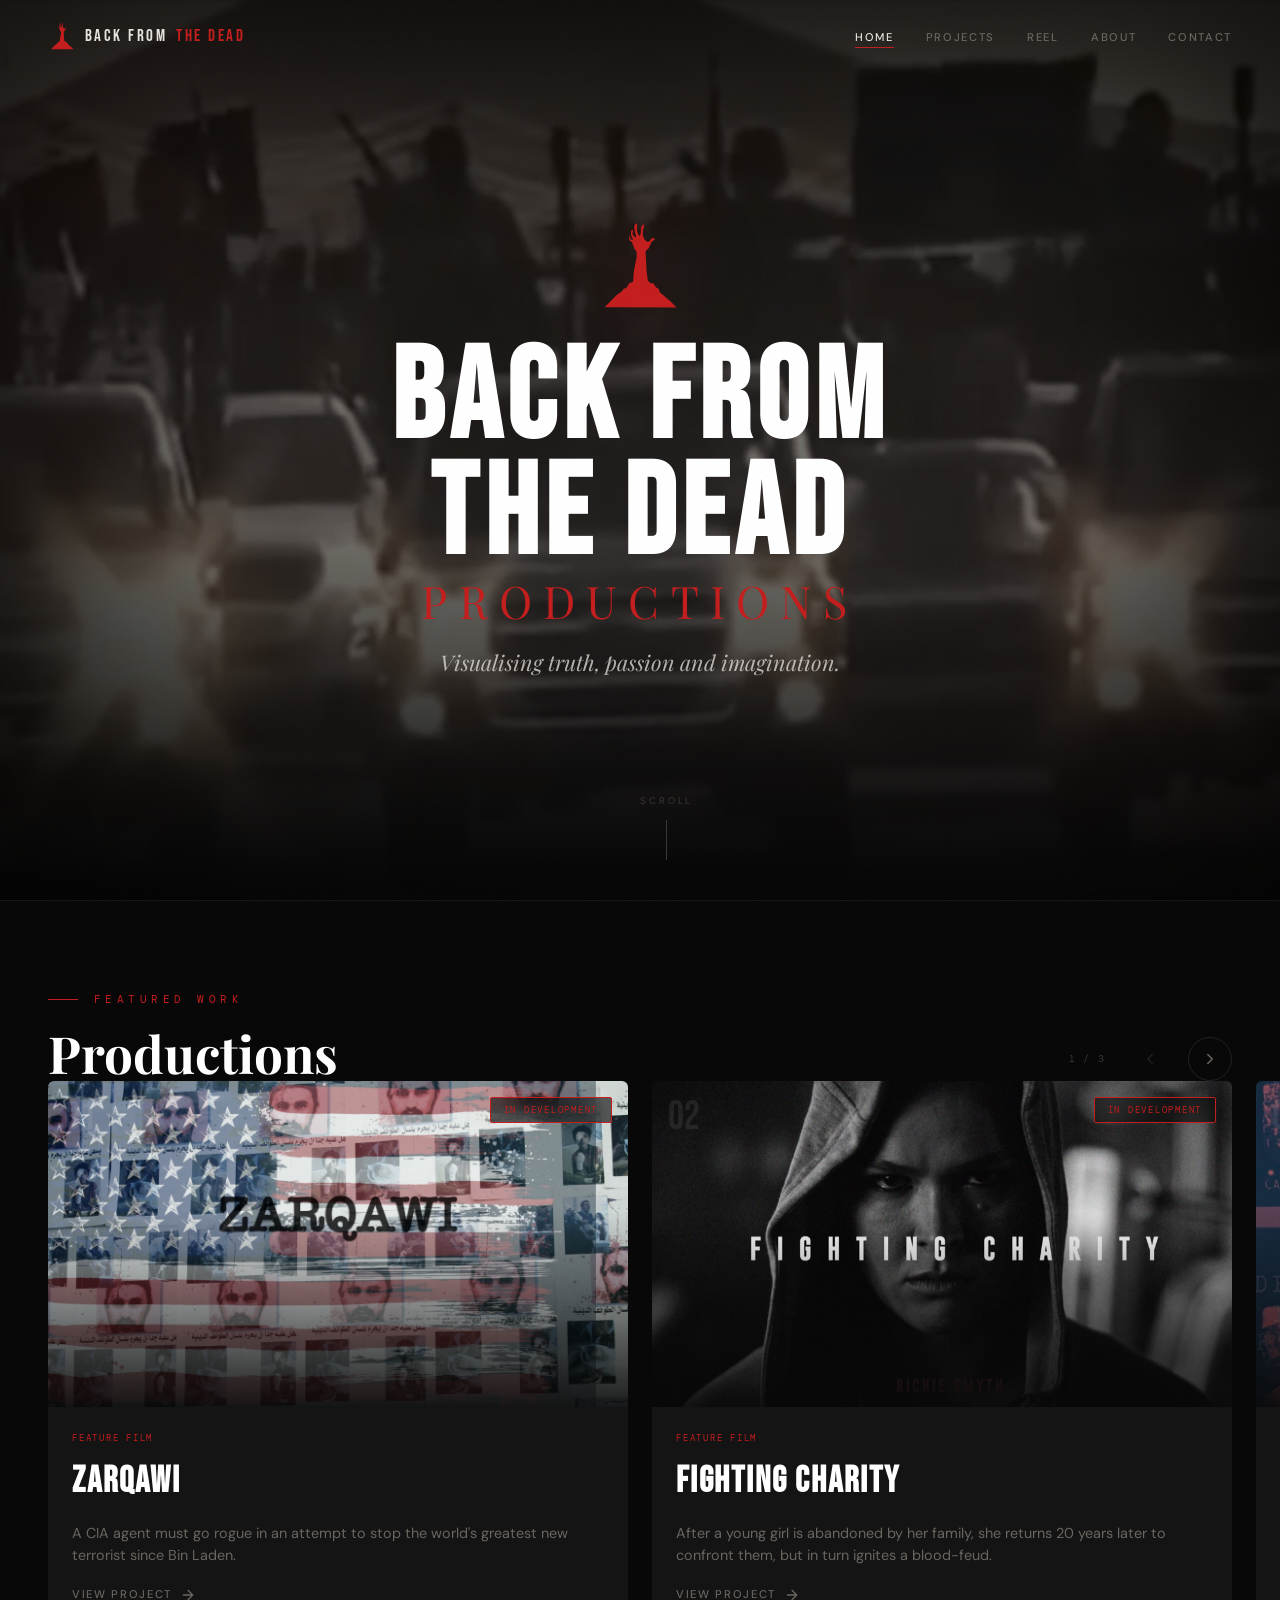
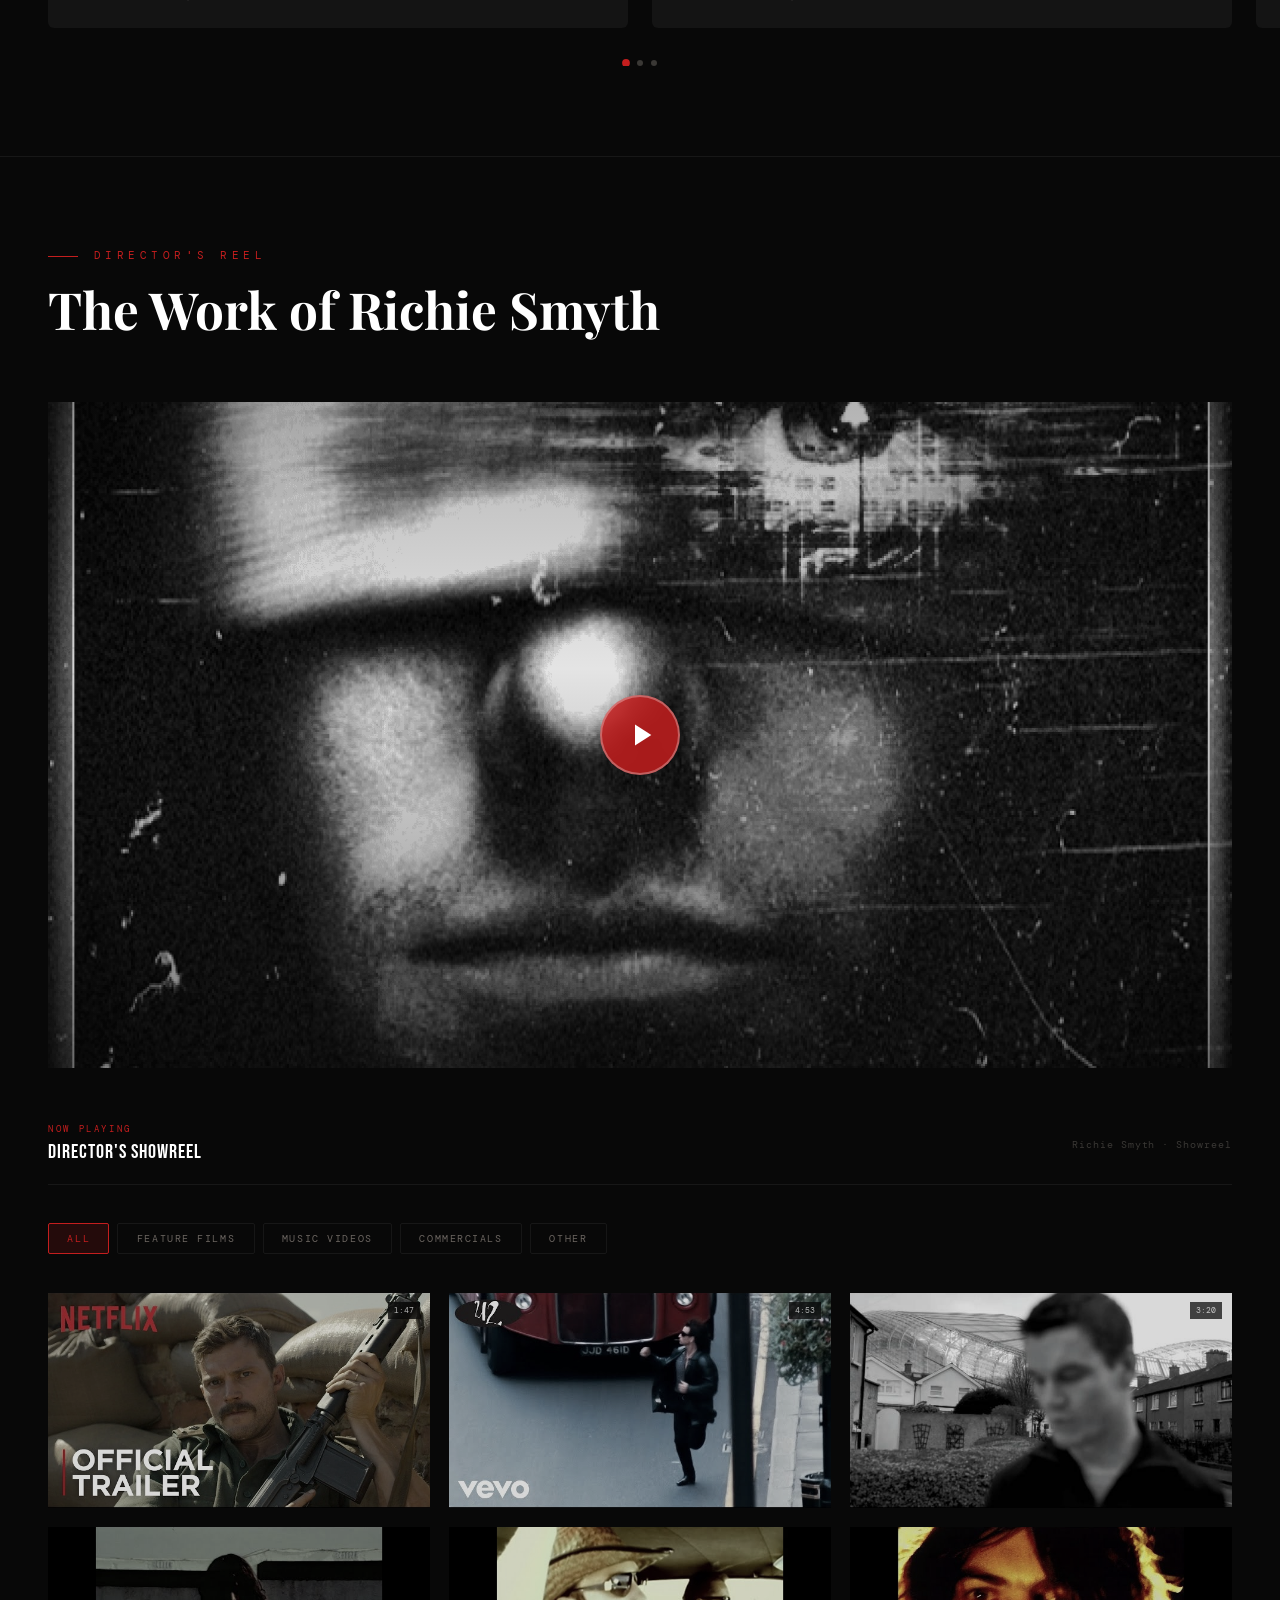
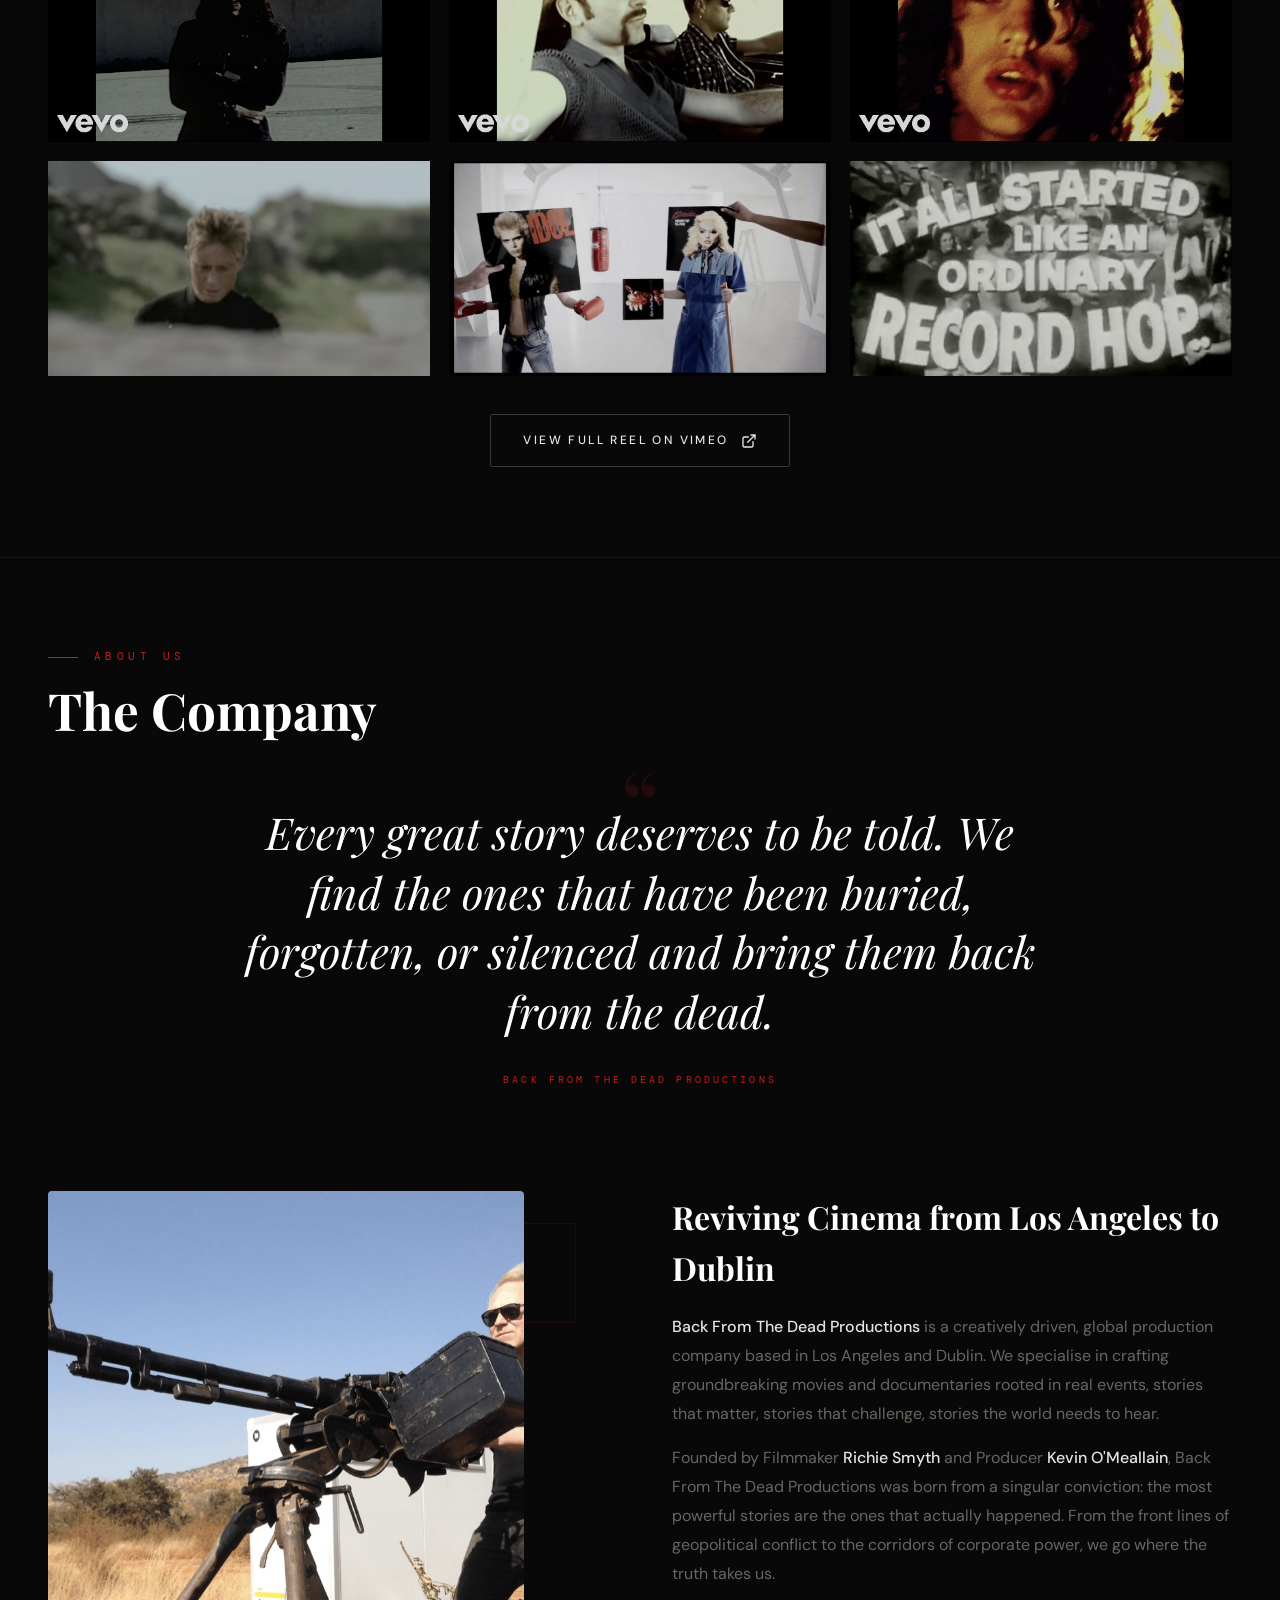
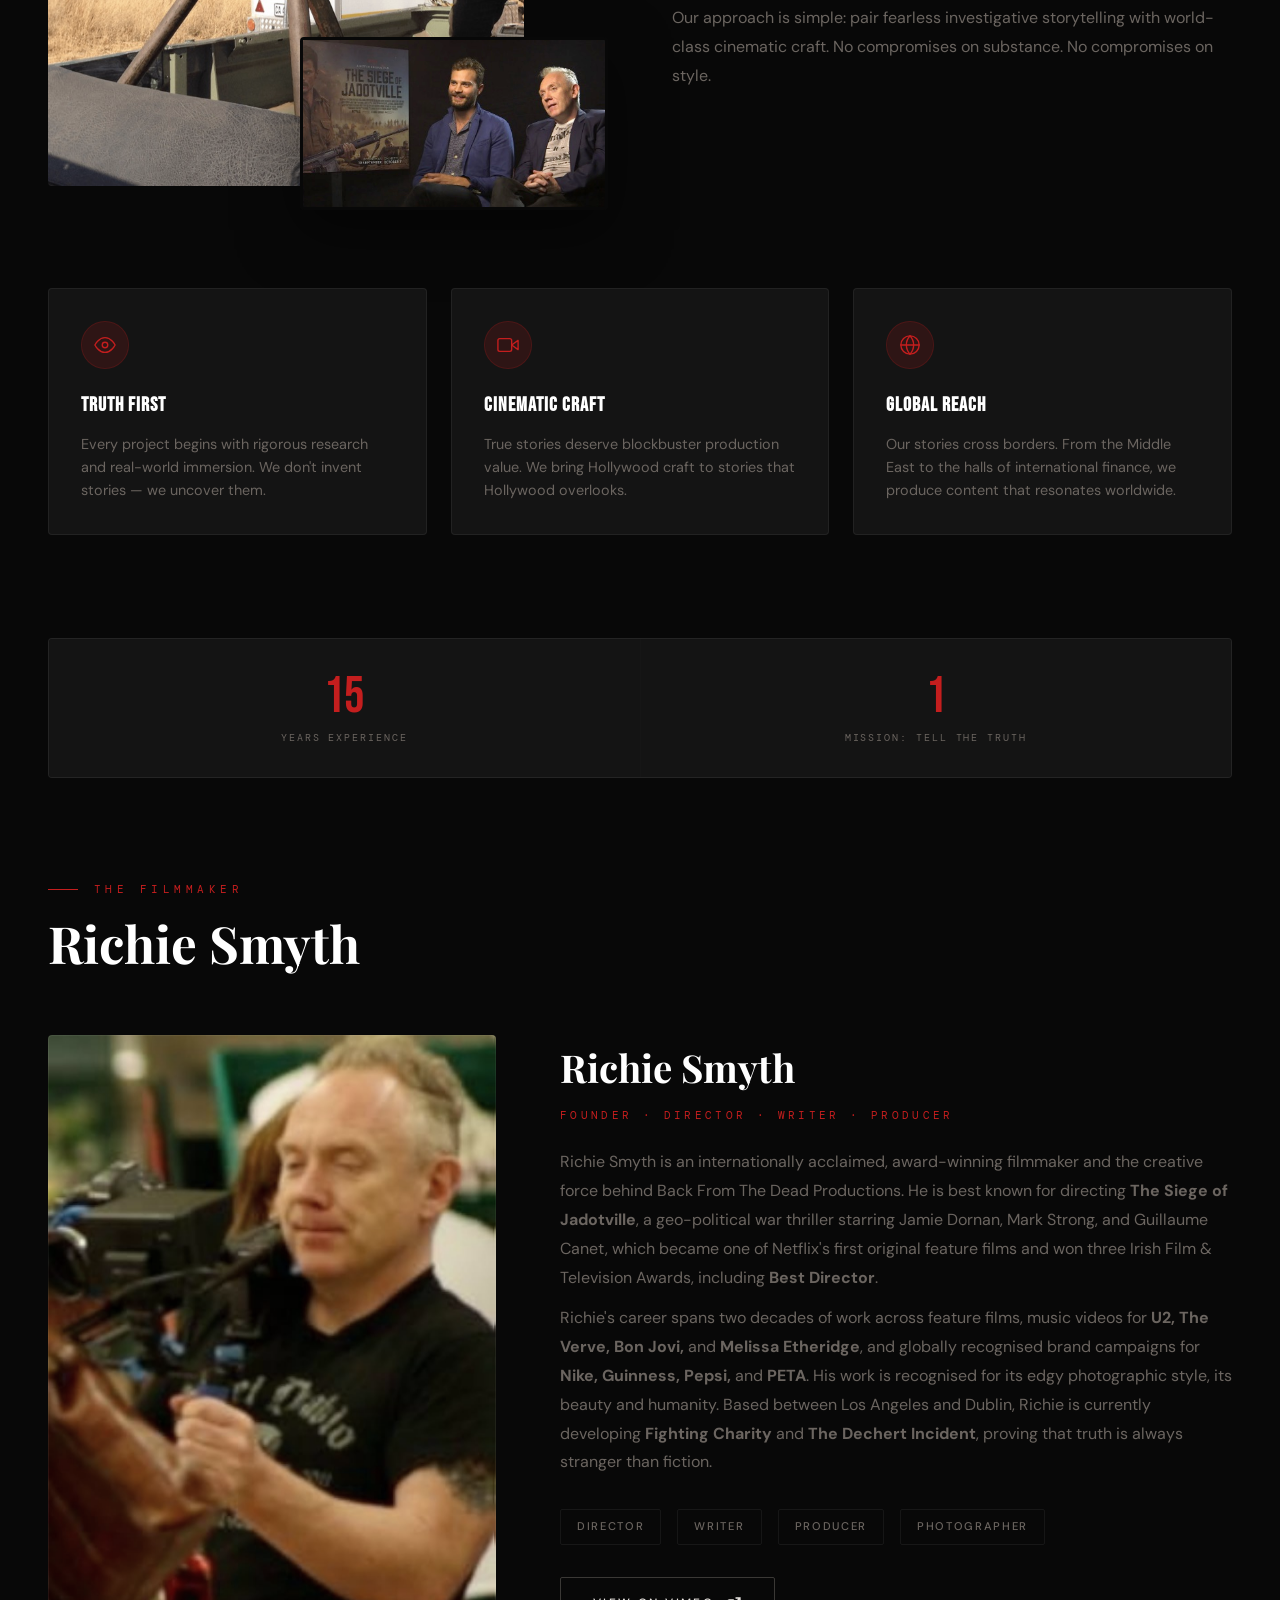
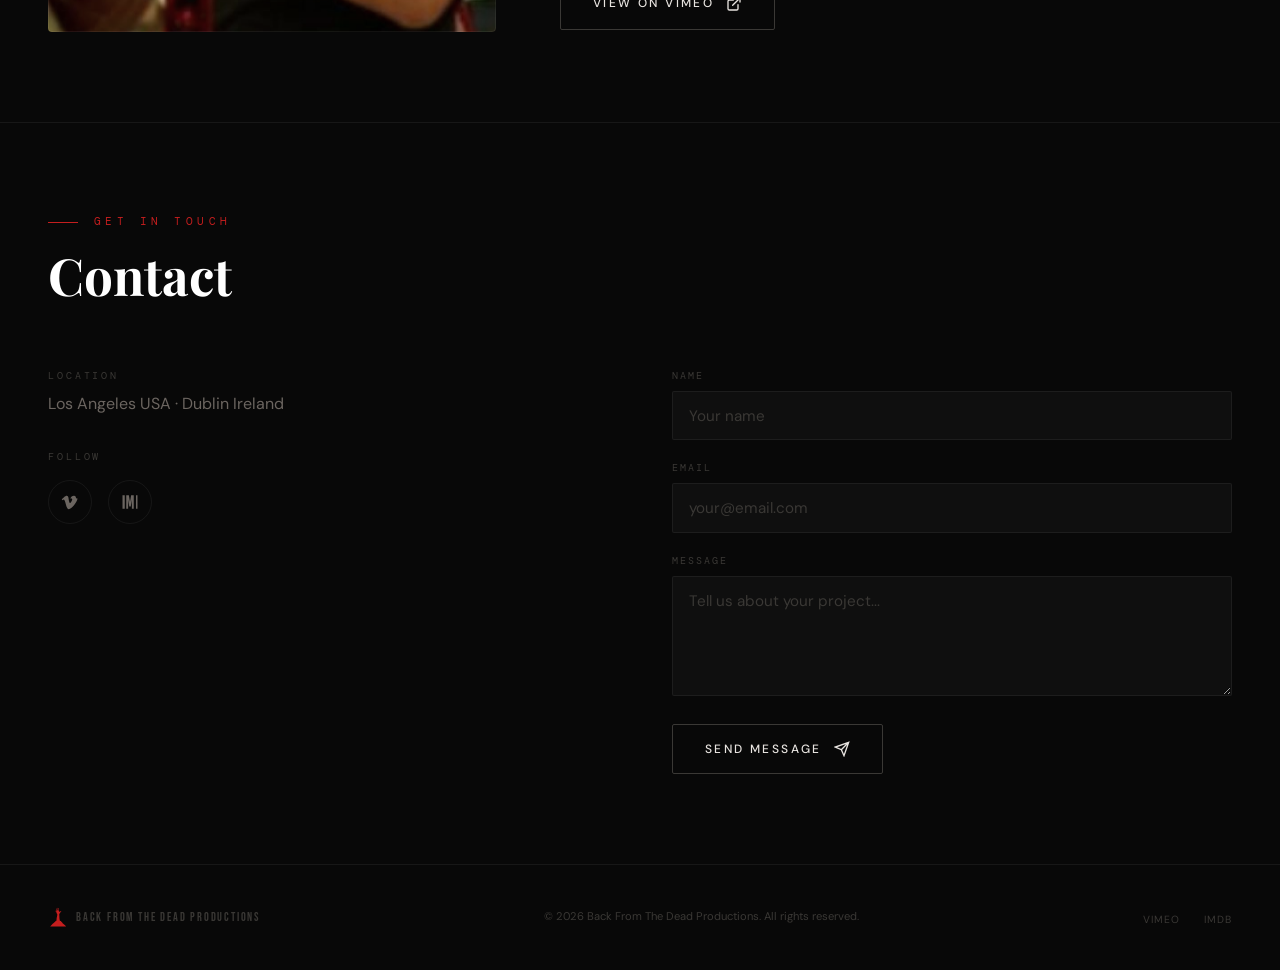
==== commit efd92111: "Add project detail pages, structured data and accessibility fixes Each project now has its own page " ====
--- a/index.html
+++ b/index.html
@@ -1,352 +1,34 @@
+<!-- GENERATED FILE — do not edit.
+     Edit content.json, then run: python3 build.py -->
 <!DOCTYPE html>
 <html lang="en">
 <head>
 <meta charset="UTF-8">
 <meta name="viewport" content="width=device-width, initial-scale=1.0">
-<title>Back From The Dead Productions - A Richie Smyth Company</title>
+<title>Back From The Dead Productions</title>
 <meta name="description" content="Back From The Dead Productions is a creatively driven production company crafting groundbreaking movies and documentaries based on true stories. Founded by filmmaker Richie Smyth in Los Angeles.">
+<link rel="canonical" href="https://bftdfilms.com/">
 <meta property="og:title" content="Back From The Dead Productions">
 <meta property="og:description" content="Visualising Truth, Passion and Imagination. A Richie Smyth Production Company.">
 <meta property="og:type" content="website">
 <meta property="og:url" content="https://bftdfilms.com/">
+<meta property="og:image" content="https://bftdfilms.com/images/og-cover.jpg">
+<meta property="og:image:width" content="1200">
+<meta property="og:image:height" content="630">
+<meta property="og:site_name" content="Back From The Dead Productions">
 <meta name="twitter:card" content="summary_large_image">
+<meta name="twitter:title" content="Back From The Dead Productions">
+<meta name="twitter:description" content="Visualising Truth, Passion and Imagination. A Richie Smyth Production Company.">
+<meta name="twitter:image" content="https://bftdfilms.com/images/og-cover.jpg">
+<meta name="theme-color" content="#080808">
 <link rel="icon" type="image/svg+xml" href="data:image/svg+xml,%3Csvg xmlns='http://www.w3.org/2000/svg' viewBox='0 0 200 200'%3E%3Crect width='200' height='200' fill='%23080808'/%3E%3Cpath d='M181,194.5L21.5,194 47,167.5 60,158.5 64,152.5 70,150.5 76,140.5 84.5,137 86.5,113 92.5,83 92.5,70 87.5,64 82.5,50 76.5,45 75.5,36 77.5,36 78.5,41 82,44.5 84.5,44 79.5,33 80.5,23 83,21.5 84.5,23 83.5,32 89,38.5 91.5,37 87.5,22 87.5,13 90,7.5 93.5,9 93.5,25 96.5,33 99,35.5 101.5,30 102.5,16 104.5,12 108,9.5 109.5,12 106.5,23 106.5,35 110.5,44 116,48.5 120,48.5 126,40.5 131,40.5 133.5,43 125.5,49 119.5,63 113.5,68 112.5,71 114.5,113 117.5,135 124,140.5 129,140.5 132.5,144 134.5,149 141.5,153 143.5,160 170,182.5 181,194.5Z' fill='%23c41e1e'/%3E%3C/svg%3E">
 <link rel="preconnect" href="https://fonts.googleapis.com">
 <link rel="preconnect" href="https://fonts.gstatic.com" crossorigin>
 <link href="https://fonts.googleapis.com/css2?family=Bebas+Neue&family=DM+Mono:wght@400&family=DM+Sans:wght@400;500;700&family=Playfair+Display:ital,wght@0,400;0,700;1,400&display=swap" rel="stylesheet">
-<style>
-:root{--bg:#080808;--bg2:#0f0f0f;--bg3:#141414;--bg4:#1a1a1a;--text:#e8e4e0;--text2:#6b6560;--text3:#3a3835;--accent:#c41e1e;--accent-g:rgba(196,30,30,.15);--accent-b:#e02525;--white:#fff;--border:rgba(255,255,255,.06);--border2:rgba(255,255,255,.1);--fd:'Playfair Display',Georgia,serif;--fb:'DM Sans',-apple-system,sans-serif;--fa:'Bebas Neue',Impact,sans-serif;--fm:'DM Mono','Courier New',monospace;--eo:cubic-bezier(.25,.46,.45,.94);--ed:cubic-bezier(.16,1,.3,1);--t:.4s var(--eo);--ts:.8s var(--ed);--nh:72px;--mw:1280px;--g:clamp(1.5rem,4vw,3rem)}
-*,*::before,*::after{margin:0;padding:0;box-sizing:border-box}
-html{font-size:16px;scroll-behavior:smooth;-webkit-font-smoothing:antialiased;scrollbar-width:thin;scrollbar-color:var(--accent) var(--bg)}
-body{font-family:var(--fb);background:var(--bg);color:var(--text);line-height:1.6;overflow-x:hidden}
-::selection{background:var(--accent);color:var(--white)}
-::-webkit-scrollbar{width:6px}::-webkit-scrollbar-track{background:var(--bg)}::-webkit-scrollbar-thumb{background:var(--accent);border-radius:3px}
-img,video{display:block;max-width:100%;height:auto}
-a{color:inherit;text-decoration:none;transition:color var(--t)}
-.con{width:100%;max-width:var(--mw);margin:0 auto;padding:0 var(--g)}
-body::before{content:'';position:fixed;inset:0;z-index:9999;pointer-events:none;opacity:.02;background-image:url("data:image/svg+xml,%3Csvg viewBox='0 0 256 256' xmlns='http://www.w3.org/2000/svg'%3E%3Cfilter id='n'%3E%3CfeTurbulence type='fractalNoise' baseFrequency='.85' numOctaves='4' stitchTiles='stitch'/%3E%3C/filter%3E%3Crect width='100%25' height='100%25' filter='url(%23n)'/%3E%3C/svg%3E");background-repeat:repeat;background-size:256px}
-
-/* HAND LOGO */
-.hand-icon{display:inline-block;vertical-align:middle;flex-shrink:0;overflow:visible}
-.nav__logo{font-family:var(--fa);font-size:clamp(.8rem,1.6vw,1.05rem);letter-spacing:.15em;text-transform:uppercase;color:var(--text);white-space:nowrap;display:flex;align-items:center;gap:.55rem}
-.nav__logo:hover{color:var(--accent)}.nav__logo span{color:var(--accent);white-space:nowrap}
-.nav__logo .hand-icon{width:28px;height:28px;color:var(--accent);transition:transform .4s var(--ed),filter .4s ease}
-.nav__logo:hover .hand-icon{transform:translateY(-2px);filter:drop-shadow(0 4px 12px rgba(196,30,30,.4))}
-.hero__mark{display:flex;justify-content:center;margin-bottom:2rem;opacity:0;transform:translateY(30px);animation:fu 1s var(--ed) .15s forwards}
-.hero__mark .hand-icon{width:clamp(60px,10vw,90px);height:clamp(60px,10vw,90px);color:var(--accent);filter:drop-shadow(0 0 40px rgba(196,30,30,.3)) drop-shadow(0 0 80px rgba(196,30,30,.12))}
-.ft__logo{display:flex;align-items:center;gap:.5rem;color:var(--text3);font-family:var(--fa);font-size:.75rem;letter-spacing:.15em;text-transform:uppercase;transition:color var(--t)}
-.ft__logo:hover{color:var(--accent)}
-.ft__logo .hand-icon{width:20px;height:20px;color:var(--accent)}
-
-/* NAV */
-.nav{position:fixed;top:0;left:0;right:0;z-index:1000;height:var(--nh);display:flex;align-items:center;justify-content:space-between;padding:0 var(--g);transition:background var(--t)}
-.nav.scrolled{background:rgba(8,8,8,.92);backdrop-filter:blur(20px);border-bottom:1px solid var(--border)}
-.nav__links{display:flex;align-items:center;gap:clamp(1.25rem,2.5vw,2.25rem);list-style:none}
-.nav__link{font-size:.7rem;font-weight:500;letter-spacing:.15em;text-transform:uppercase;color:var(--text2);position:relative;padding:.25rem 0;transition:color var(--t)}
-.nav__link::after{content:'';position:absolute;bottom:0;left:0;width:0;height:1px;background:var(--accent);transition:width var(--t)}
-.nav__link:hover,.nav__link.active{color:var(--text)}.nav__link:hover::after,.nav__link.active::after{width:100%}
-.nav__toggle{display:none;background:none;border:none;cursor:pointer;padding:.5rem;z-index:1001}
-.nav__toggle span{display:block;width:24px;height:1.5px;background:var(--text);transition:all .3s ease;margin:6px 0}
-.nav__toggle.open span:nth-child(1){transform:rotate(45deg) translate(5px,5px)}
-.nav__toggle.open span:nth-child(2){opacity:0}
-.nav__toggle.open span:nth-child(3){transform:rotate(-45deg) translate(5px,-5px)}
-
-/* HERO */
-.hero{position:relative;width:100%;height:100vh;min-height:600px;display:flex;align-items:center;justify-content:center;overflow:hidden}
-.hero__bg{position:absolute;inset:0;z-index:0;background:linear-gradient(135deg,#1a0a0a 0%,#080808 30%,#0d0d0d 60%,#120808 100%)}
-.hero__bg img{width:100%;height:100%;object-fit:cover;opacity:.5}
-.hero__ov{position:absolute;inset:0;z-index:1;background:linear-gradient(180deg,rgba(8,8,8,.6) 0%,rgba(8,8,8,.2) 40%,rgba(8,8,8,.2) 60%,rgba(8,8,8,.95) 100%)}
-.hero__vig{position:absolute;inset:0;z-index:1;box-shadow:inset 0 0 200px 60px rgba(0,0,0,.7);pointer-events:none}
-.hero__c{position:relative;z-index:2;text-align:center;max-width:900px;padding:0 var(--g)}
-.hero__pre{font-family:var(--fm);font-size:.7rem;letter-spacing:.4em;text-transform:uppercase;color:var(--accent);margin-bottom:1.5rem;opacity:0;transform:translateY(20px);animation:fu .8s var(--ed) .3s forwards}
-.hero__t{font-family:var(--fa);font-size:clamp(3rem,10vw,8rem);line-height:.9;letter-spacing:.05em;text-transform:uppercase;color:var(--white);margin-bottom:1.5rem;opacity:0;transform:translateY(30px);animation:fu 1s var(--ed) .5s forwards}
-.hero__t em{font-style:normal;color:var(--accent);display:block;font-size:.35em;letter-spacing:.25em;margin-top:.5rem;font-family:var(--fd);font-weight:400}
-.hero__tag{font-family:var(--fd);font-size:clamp(1rem,2vw,1.35rem);font-weight:400;font-style:italic;color:rgba(232,228,224,.75);max-width:500px;margin:0 auto;opacity:0;transform:translateY(20px);animation:fu .8s var(--ed) .8s forwards}
-.hero__sc{position:absolute;bottom:2.5rem;left:50%;transform:translateX(-50%);z-index:2;display:flex;flex-direction:column;align-items:center;gap:.75rem;color:var(--text3);font-size:.6rem;letter-spacing:.3em;text-transform:uppercase;opacity:0;animation:fu .8s var(--ed) 1.2s forwards}
-.hero__scl{width:1px;height:40px;background:var(--text3);position:relative;overflow:hidden}
-.hero__scl::after{content:'';position:absolute;top:-100%;left:0;width:100%;height:100%;background:var(--accent);animation:sl 2s ease-in-out infinite}
-
-/* SECTIONS */
-.sec{padding:clamp(4rem,10vh,8rem) 0}
-.sec__h{margin-bottom:clamp(2.5rem,5vw,4rem)}
-.sec__l{font-family:var(--fm);font-size:.7rem;letter-spacing:.4em;text-transform:uppercase;color:var(--accent);margin-bottom:1rem;display:flex;align-items:center;gap:1rem}
-.sec__l::before{content:'';width:30px;height:1px;background:var(--accent)}
-.sec__t{font-family:var(--fd);font-size:clamp(2rem,4vw,3.5rem);font-weight:700;color:var(--white);line-height:1.1}
-
-/* ============================================
-   PROJECT CAROUSEL
-   ============================================ */
-.carousel-sec{border-top:1px solid var(--border);overflow:hidden}
-.carousel-header{display:flex;align-items:flex-end;justify-content:space-between;flex-wrap:wrap;gap:1rem}
-.carousel-nav{display:flex;align-items:center;gap:1rem}
-.carousel-counter{font-family:var(--fm);font-size:.65rem;letter-spacing:.1em;color:var(--text3);min-width:50px;text-align:center}
-.carousel-btn{width:44px;height:44px;border-radius:50%;border:1px solid var(--border2);background:transparent;color:var(--text2);cursor:pointer;display:flex;align-items:center;justify-content:center;transition:all var(--t)}
-.carousel-btn:hover{border-color:var(--accent);color:var(--white);background:var(--accent-g)}
-.carousel-btn:disabled{opacity:.25;cursor:default;border-color:var(--border)}
-.carousel-btn:disabled:hover{background:transparent;color:var(--text2)}
-.carousel-btn svg{width:18px;height:18px}
-.carousel-wrap{overflow:hidden;margin:0 calc(var(--g) * -1);padding:0 var(--g)}
-.carousel-track{display:flex;gap:clamp(1rem,2vw,1.5rem);transition:transform .6s var(--ed);will-change:transform}
-.carousel-track.dragging{transition:none;cursor:grabbing}
-.carousel-wrap:hover .carousel-track{cursor:grab}
-
-/* PROJECT CARDS (carousel items) */
-.pc{flex:0 0 calc(50% - .75rem);min-width:0;position:relative;border-radius:6px;overflow:hidden;background:var(--bg3);cursor:pointer;transition:transform var(--t);display:flex;flex-direction:column}
-.pc:hover{transform:translateY(-4px)}
-.pc__img{position:relative;aspect-ratio:16/9;overflow:hidden;background:#111}
-.pc__img img{width:100%;height:100%;object-fit:cover;transition:transform .6s var(--ed),filter var(--t);filter:saturate(.7)}
-.pc:hover .pc__img img{transform:scale(1.05);filter:saturate(1)}
-.pc__ov{position:absolute;inset:0;background:linear-gradient(180deg,transparent 40%,rgba(8,8,8,.9) 100%)}
-.pc__st{position:absolute;top:1rem;right:1rem;font-family:var(--fm);font-size:.55rem;letter-spacing:.2em;text-transform:uppercase;padding:.3rem .8rem;border:1px solid var(--accent);color:var(--accent);border-radius:2px;background:rgba(8,8,8,.6);backdrop-filter:blur(8px)}
-.pc__num{position:absolute;top:1rem;left:1rem;font-family:var(--fa);font-size:2.5rem;color:var(--white);opacity:.08;line-height:1;pointer-events:none}
-.pc__b{padding:1.5rem;flex:1;display:flex;flex-direction:column}
-.pc__g{font-family:var(--fm);font-size:.55rem;letter-spacing:.2em;text-transform:uppercase;color:var(--accent);margin-bottom:.5rem}
-.pc__tt{font-family:var(--fa);font-size:clamp(1.5rem,3vw,2.25rem);letter-spacing:.05em;text-transform:uppercase;color:var(--white);margin-bottom:.75rem;transition:color var(--t)}
-.pc:hover .pc__tt{color:var(--accent)}
-.pc__ll{font-size:.9rem;color:var(--text2);line-height:1.5;margin-bottom:1.25rem;flex:1}
-.pc__cta{display:inline-flex;align-items:center;gap:.5rem;font-size:.7rem;font-weight:500;letter-spacing:.15em;text-transform:uppercase;color:var(--text2);transition:color var(--t),gap var(--t);background:none;border:none;cursor:pointer;padding:0;font-family:var(--fb)}
-.pc:hover .pc__cta{color:var(--accent);gap:.75rem}
-.pc__cta svg{width:16px;height:16px;transition:transform var(--t)}
-.pc:hover .pc__cta svg{transform:translateX(4px)}
-
-/* Carousel dots */
-.carousel-dots{display:flex;justify-content:center;gap:.5rem;margin-top:2rem}
-.carousel-dot{width:6px;height:6px;border-radius:50%;background:var(--text3);border:none;cursor:pointer;transition:all var(--t);padding:0}
-.carousel-dot.active{background:var(--accent);transform:scale(1.3)}
-
-/* ============================================
-   PROJECT MODAL
-   ============================================ */
-.modal{position:fixed;inset:0;z-index:10000;display:flex;align-items:center;justify-content:center;opacity:0;pointer-events:none;transition:opacity .3s ease;padding:var(--g)}
-.modal.open{opacity:1;pointer-events:all}
-.modal__bg{position:absolute;inset:0;background:rgba(4,4,4,.92);backdrop-filter:blur(30px)}
-.modal__container{position:relative;z-index:1;width:100%;max-width:900px;max-height:90vh;background:var(--bg2);border:1px solid var(--border);border-radius:8px;overflow-y:auto;overflow-x:hidden;scrollbar-width:thin;scrollbar-color:var(--accent) transparent;transform:translateY(20px) scale(.97);transition:transform .4s var(--ed);box-shadow:0 40px 100px rgba(0,0,0,.6)}
-.modal.open .modal__container{transform:translateY(0) scale(1)}
-.modal__close{position:sticky;top:0;float:right;z-index:5;margin:1rem;width:40px;height:40px;border-radius:50%;border:1px solid var(--border2);background:rgba(8,8,8,.8);backdrop-filter:blur(10px);color:var(--text2);cursor:pointer;display:flex;align-items:center;justify-content:center;transition:all var(--t)}
-.modal__close:hover{border-color:var(--accent);color:var(--white);background:var(--accent)}
-.modal__close svg{width:18px;height:18px}
-
-/* Modal hero */
-.modal__hero{position:relative;width:100%;aspect-ratio:21/9;overflow:hidden;margin-top:-56px}
-.modal__hero img{width:100%;height:100%;object-fit:cover;filter:saturate(.75)}
-.modal__hero-ov{position:absolute;inset:0;background:linear-gradient(180deg,rgba(15,15,15,.3) 0%,rgba(15,15,15,.95) 100%)}
-.modal__hero-text{position:absolute;bottom:2rem;left:2.5rem;right:2.5rem;z-index:2}
-.modal__hero-genre{font-family:var(--fm);font-size:.55rem;letter-spacing:.25em;text-transform:uppercase;color:var(--accent);margin-bottom:.5rem}
-.modal__hero-title{font-family:var(--fa);font-size:clamp(2rem,5vw,3.5rem);letter-spacing:.06em;text-transform:uppercase;color:var(--white);line-height:1;margin-bottom:.5rem}
-.modal__hero-tag{font-family:var(--fd);font-size:1rem;font-style:italic;color:var(--text2)}
-
-/* Modal body */
-.modal__body{padding:2rem 2.5rem 2.5rem}
-.modal__grid{display:grid;grid-template-columns:1fr 280px;gap:2.5rem}
-.modal__synopsis h3{font-family:var(--fd);font-size:1.35rem;font-weight:700;color:var(--white);margin-bottom:1rem}
-.modal__synopsis p{font-size:1rem;color:var(--text2);line-height:1.8;margin-bottom:1rem}
-.modal__synopsis p:last-child{margin-bottom:0}
-
-/* Sidebar */
-.modal__sidebar{display:flex;flex-direction:column;gap:1.25rem}
-.modal__meta{padding:1.25rem;background:var(--bg3);border:1px solid var(--border);border-radius:4px}
-.modal__meta-label{font-family:var(--fm);font-size:.5rem;letter-spacing:.25em;text-transform:uppercase;color:var(--accent);margin-bottom:.35rem}
-.modal__meta-value{font-size:.9rem;color:var(--text)}
-.modal__tags{display:flex;flex-wrap:wrap;gap:.4rem;margin-top:.75rem}
-.modal__tag{font-family:var(--fm);font-size:.55rem;letter-spacing:.1em;text-transform:uppercase;padding:.35rem .7rem;border:1px solid var(--border);border-radius:2px;color:var(--text2)}
-
-/* Modal key art row */
-.modal__stills{margin-top:2rem;border-top:1px solid var(--border);padding-top:2rem}
-.modal__stills h4{font-family:var(--fm);font-size:.6rem;letter-spacing:.3em;text-transform:uppercase;color:var(--accent);margin-bottom:1rem}
-.modal__stills-grid{display:grid;grid-template-columns:repeat(3,1fr);gap:.5rem;border-radius:4px;overflow:hidden}
-.modal__stills-grid img{width:100%;aspect-ratio:16/9;object-fit:cover;filter:saturate(.7) brightness(.9);transition:filter .3s ease}
-.modal__stills-grid img:hover{filter:saturate(1) brightness(1)}
-
-/* ============================================
-   VIMEO REEL SHOWCASE
-   ============================================ */
-.reel{border-top:1px solid var(--border)}
-.reel__player{position:relative;aspect-ratio:16/9;background:#000;overflow:hidden;margin-bottom:clamp(1.5rem,3vw,2.5rem)}
-.reel__player iframe{position:absolute;inset:0;width:100%;height:100%;border:0}
-.reel__player-poster{position:absolute;inset:0;z-index:2;cursor:pointer;display:flex;align-items:center;justify-content:center;background-size:cover;background-position:center;transition:opacity .4s ease}
-.reel__player-poster.hidden{opacity:0;pointer-events:none}
-.reel__player-poster::after{content:'';position:absolute;inset:0;background:linear-gradient(180deg,rgba(8,8,8,.3) 0%,rgba(8,8,8,.1) 40%,rgba(8,8,8,.5) 100%)}
-.reel__play{position:relative;z-index:3;width:80px;height:80px;border-radius:50%;border:2px solid rgba(255,255,255,.3);background:rgba(196,30,30,.85);display:flex;align-items:center;justify-content:center;cursor:pointer;transition:transform var(--t),background var(--t),border-color var(--t);backdrop-filter:blur(4px)}
-.reel__play:hover{transform:scale(1.1);background:var(--accent-b);border-color:rgba(255,255,255,.5)}
-.reel__play svg{width:28px;height:28px;fill:var(--white);margin-left:3px}
-.reel__now{display:flex;align-items:center;justify-content:space-between;padding:1rem 0;border-bottom:1px solid var(--border);margin-bottom:clamp(1.5rem,3vw,2.5rem);flex-wrap:wrap;gap:.75rem}
-.reel__now-label{font-family:var(--fm);font-size:.55rem;letter-spacing:.3em;text-transform:uppercase;color:var(--accent)}
-.reel__now-title{font-family:var(--fa);font-size:1.25rem;letter-spacing:.05em;text-transform:uppercase;color:var(--white)}
-.reel__now-meta{font-family:var(--fm);font-size:.6rem;color:var(--text3);letter-spacing:.1em}
-.reel__tabs{display:flex;gap:.5rem;flex-wrap:wrap;margin-bottom:clamp(1.5rem,3vw,2.5rem)}
-.reel__tab{font-family:var(--fm);font-size:.65rem;letter-spacing:.15em;text-transform:uppercase;padding:.5rem 1.15rem;border:1px solid var(--border);border-radius:2px;background:transparent;color:var(--text2);cursor:pointer;transition:all var(--t)}
-.reel__tab:hover{border-color:var(--text3);color:var(--text)}
-.reel__tab.active{border-color:var(--accent);color:var(--accent);background:var(--accent-g)}
-.reel__grid{display:grid;grid-template-columns:repeat(3,1fr);gap:clamp(.75rem,1.5vw,1.25rem)}
-.reel__item{position:relative;aspect-ratio:16/9;overflow:hidden;cursor:pointer;background:#0a0a0a;transition:transform var(--t)}
-.reel__item:hover{transform:translateY(-3px)}
-.reel__item img{width:100%;height:100%;object-fit:cover;filter:saturate(.6) brightness(.85);transition:filter .5s var(--ed),transform .5s var(--ed)}
-.reel__item:hover img{filter:saturate(1) brightness(1);transform:scale(1.04)}
-.reel__item-ov{position:absolute;inset:0;background:linear-gradient(transparent 30%,rgba(8,8,8,.85) 100%);opacity:0;transition:opacity var(--t);display:flex;flex-direction:column;justify-content:flex-end;padding:1rem}
-.reel__item:hover .reel__item-ov{opacity:1}
-.reel__item-cat{font-family:var(--fm);font-size:.5rem;letter-spacing:.2em;text-transform:uppercase;color:var(--accent);margin-bottom:.25rem}
-.reel__item-t{font-family:var(--fa);font-size:clamp(.85rem,1.2vw,1.1rem);letter-spacing:.05em;text-transform:uppercase;color:var(--white)}
-.reel__item-sub{font-size:.7rem;color:var(--text2);margin-top:.15rem}
-.reel__item-play{position:absolute;top:50%;left:50%;transform:translate(-50%,-50%) scale(.8);width:48px;height:48px;border-radius:50%;border:2px solid rgba(255,255,255,.4);background:rgba(196,30,30,.7);display:flex;align-items:center;justify-content:center;opacity:0;transition:all .3s var(--ed)}
-.reel__item:hover .reel__item-play{opacity:1;transform:translate(-50%,-50%) scale(1)}
-.reel__item-play svg{width:18px;height:18px;fill:var(--white);margin-left:2px}
-.reel__item.active{outline:2px solid var(--accent);outline-offset:-2px}
-.reel__item-dur{position:absolute;top:.6rem;right:.6rem;font-family:var(--fm);font-size:.5rem;background:rgba(0,0,0,.7);color:rgba(255,255,255,.7);padding:2px 6px;backdrop-filter:blur(4px);z-index:2}
-.reel__cta{display:flex;justify-content:center;margin-top:clamp(1.5rem,3vw,2.5rem)}
-
-/* GALLERY */
-.gal{border-top:1px solid var(--border)}
-.gal__fil{display:flex;gap:.5rem;flex-wrap:wrap;margin-bottom:clamp(1.5rem,3vw,2.5rem)}
-.gal__fb{font-family:var(--fm);font-size:.65rem;letter-spacing:.15em;text-transform:uppercase;padding:.5rem 1.15rem;border:1px solid var(--border);border-radius:2px;background:transparent;color:var(--text2);cursor:pointer;transition:all var(--t)}
-.gal__fb:hover{border-color:var(--text3);color:var(--text)}
-.gal__fb.active{border-color:var(--accent);color:var(--accent);background:var(--accent-g)}
-.gal__grid{display:grid;grid-template-columns:repeat(auto-fill,minmax(280px,1fr));gap:.75rem;grid-auto-flow:dense}
-.gal__item{position:relative;border-radius:4px;overflow:hidden;cursor:pointer;background:#111;transition:transform var(--t)}
-.gal__item.wide{grid-column:span 2}.gal__item.tall{grid-row:span 2}
-.gal__item img{width:100%;height:100%;object-fit:cover;aspect-ratio:3/2;filter:saturate(.7) brightness(.9);transition:filter .6s var(--ed),transform .6s var(--ed)}
-.gal__item.wide img{aspect-ratio:2/1}.gal__item.tall img{aspect-ratio:2/3}
-.gal__item:hover img{filter:saturate(1) brightness(1);transform:scale(1.03)}
-.gal__item-ov{position:absolute;inset:0;background:linear-gradient(transparent 60%,rgba(8,8,8,.8) 100%);opacity:0;transition:opacity var(--t);display:flex;flex-direction:column;justify-content:flex-end;padding:1rem}
-.gal__item:hover .gal__item-ov{opacity:1}
-.gal__item-t{font-family:var(--fa);font-size:1rem;letter-spacing:.05em;text-transform:uppercase;color:var(--white)}
-.gal__item-c{font-family:var(--fm);font-size:.5rem;letter-spacing:.2em;text-transform:uppercase;color:var(--accent);margin-bottom:.25rem}
-.gal__item-x{position:absolute;top:.75rem;right:.75rem;width:32px;height:32px;border-radius:50%;background:rgba(0,0,0,.5);backdrop-filter:blur(4px);display:flex;align-items:center;justify-content:center;opacity:0;transition:opacity var(--t),transform var(--t);transform:scale(.8)}
-.gal__item:hover .gal__item-x{opacity:1;transform:scale(1)}
-.gal__item-x svg{width:14px;height:14px;stroke:var(--white);fill:none;stroke-width:2}
-
-/* LIGHTBOX */
-.lb{position:fixed;inset:0;z-index:10000;background:rgba(4,4,4,.95);backdrop-filter:blur(30px);display:flex;align-items:center;justify-content:center;opacity:0;pointer-events:none;transition:opacity .3s ease}
-.lb.open{opacity:1;pointer-events:all}
-.lb__in{position:relative;max-width:90vw;max-height:85vh;display:flex;align-items:center;justify-content:center}
-.lb__img{max-width:90vw;max-height:85vh;object-fit:contain;border-radius:4px;opacity:0;transform:scale(.95);transition:opacity .3s ease .1s,transform .4s var(--ed) .1s}
-.lb.open .lb__img{opacity:1;transform:scale(1)}
-.lb__close{position:absolute;top:-3rem;right:0;background:none;border:none;cursor:pointer;color:var(--text2);transition:color var(--t);padding:.5rem}
-.lb__close:hover{color:var(--white)}.lb__close svg{width:24px;height:24px}
-.lb__nav{position:absolute;top:50%;transform:translateY(-50%);background:rgba(255,255,255,.05);border:1px solid var(--border);border-radius:50%;width:48px;height:48px;display:flex;align-items:center;justify-content:center;cursor:pointer;color:var(--text2);transition:all var(--t)}
-.lb__nav:hover{background:var(--accent-g);border-color:var(--accent);color:var(--white)}
-.lb__nav svg{width:20px;height:20px}
-.lb__prev{left:-4rem}.lb__next{right:-4rem}
-.lb__cap{position:absolute;bottom:-2.5rem;left:0;right:0;text-align:center;font-family:var(--fm);font-size:.65rem;letter-spacing:.15em;text-transform:uppercase;color:var(--text3)}
-.lb__ctr{position:absolute;top:-3rem;left:0;font-family:var(--fm);font-size:.6rem;color:var(--text3)}
-
-/* ABOUT */
-.about-us{border-top:1px solid var(--border)}
-.manifesto{text-align:center;max-width:800px;margin:0 auto clamp(4rem,8vw,7rem)}
-.manifesto__quote{font-family:var(--fd);font-size:clamp(1.5rem,3.5vw,2.75rem);font-weight:400;font-style:italic;color:var(--white);line-height:1.35;margin-bottom:2rem;position:relative}
-.manifesto__quote::before{content:'\201C';position:absolute;top:-.5em;left:50%;transform:translateX(-50%);font-size:6rem;color:var(--accent);opacity:.15;font-style:normal;line-height:1;pointer-events:none}
-.manifesto__attr{font-family:var(--fm);font-size:.65rem;letter-spacing:.3em;text-transform:uppercase;color:var(--accent)}
-.about-grid{display:grid;grid-template-columns:1fr 1fr;gap:clamp(2rem,5vw,5rem);margin-bottom:clamp(4rem,8vw,7rem)}
-.about-story h3{font-family:var(--fd);font-size:clamp(1.5rem,2.5vw,2rem);font-weight:700;color:var(--white);margin-bottom:1.25rem}
-.about-story p{font-size:1rem;color:var(--text2);line-height:1.8;margin-bottom:1rem}
-.about-story p strong{color:var(--text);font-weight:500}
-.about-collage{position:relative;min-height:500px}
-.about-collage__main{position:relative;width:85%;aspect-ratio:4/5;border-radius:4px;overflow:hidden;z-index:1}
-.about-collage__main img{width:100%;height:100%;object-fit:cover;filter:grayscale(20%);transition:filter var(--ts)}
-.about-collage__main:hover img{filter:grayscale(0%)}
-.about-collage__float{position:absolute;bottom:-1.5rem;right:0;width:55%;aspect-ratio:16/9;border-radius:4px;overflow:hidden;z-index:2;border:3px solid var(--bg);box-shadow:0 20px 60px rgba(0,0,0,.5)}
-.about-collage__float img{width:100%;height:100%;object-fit:cover}
-.about-collage__accent{position:absolute;top:2rem;right:2rem;width:100px;height:100px;border:1px solid var(--accent);border-radius:2px;opacity:.15;z-index:0}
-.pillars{display:grid;grid-template-columns:repeat(3,1fr);gap:1.5rem;margin-bottom:clamp(4rem,8vw,7rem)}
-.pillar{padding:2rem;background:var(--bg3);border:1px solid var(--border);border-radius:4px;transition:border-color var(--t),transform var(--t)}
-.pillar:hover{border-color:var(--accent);transform:translateY(-4px)}
-.pillar__icon{width:48px;height:48px;border-radius:50%;background:var(--accent-g);border:1px solid rgba(196,30,30,.2);display:flex;align-items:center;justify-content:center;margin-bottom:1.25rem}
-.pillar__icon svg{width:22px;height:22px;stroke:var(--accent);fill:none;stroke-width:1.5}
-.pillar__title{font-family:var(--fa);font-size:1.25rem;letter-spacing:.05em;text-transform:uppercase;color:var(--white);margin-bottom:.75rem}
-.pillar__text{font-size:.9rem;color:var(--text2);line-height:1.6}
-.stats-bar{display:grid;grid-template-columns:repeat(4,1fr);gap:1px;background:var(--border);border:1px solid var(--border);border-radius:4px;overflow:hidden;margin-bottom:clamp(4rem,8vw,7rem)}
-.stat{background:var(--bg3);padding:2rem 1.5rem;text-align:center;transition:background var(--t)}
-.stat:hover{background:var(--bg4)}
-.stat__num{font-family:var(--fa);font-size:clamp(2rem,4vw,3.5rem);color:var(--accent);line-height:1;margin-bottom:.5rem}
-.stat__label{font-family:var(--fm);font-size:.6rem;letter-spacing:.2em;text-transform:uppercase;color:var(--text2)}
-.team-spot{display:grid;grid-template-columns:1fr 1.5fr;gap:clamp(2rem,5vw,5rem);align-items:center}
-.team-spot__portrait{position:relative;aspect-ratio:3/4;border-radius:4px;overflow:hidden}
-.team-spot__portrait img{width:100%;height:100%;object-fit:cover;filter:grayscale(30%);transition:filter var(--ts)}
-.team-spot__portrait:hover img{filter:grayscale(0%)}
-.team-spot__portrait::after{content:'';position:absolute;inset:0;border:1px solid var(--border);border-radius:4px;pointer-events:none}
-.team-spot__info h3{font-family:var(--fd);font-size:clamp(1.75rem,3vw,2.5rem);font-weight:700;color:var(--white);margin-bottom:.5rem}
-.team-spot__role{font-family:var(--fm);font-size:.7rem;letter-spacing:.3em;text-transform:uppercase;color:var(--accent);margin-bottom:1.5rem}
-.team-spot__bio{font-size:1rem;color:var(--text2);line-height:1.8;margin-bottom:.75rem}
-.team-spot__roles{display:flex;gap:1rem;flex-wrap:wrap;margin-top:2rem;margin-bottom:2rem}
-.role-tag{font-size:.7rem;font-weight:500;letter-spacing:.15em;text-transform:uppercase;padding:.5rem 1rem;border:1px solid var(--border);border-radius:2px;color:var(--text2);transition:border-color var(--t),color var(--t)}
-.role-tag:hover{border-color:var(--accent);color:var(--accent)}
-
-/* BTN */
-.btn{display:inline-flex;align-items:center;gap:.75rem;font-family:var(--fb);font-size:.75rem;font-weight:500;letter-spacing:.2em;text-transform:uppercase;padding:1rem 2rem;border:1px solid var(--text3);border-radius:2px;background:transparent;color:var(--text);cursor:pointer;transition:all var(--t);position:relative;overflow:hidden}
-.btn::before{content:'';position:absolute;inset:0;background:var(--accent);transform:scaleX(0);transform-origin:left;transition:transform var(--t);z-index:-1}
-.btn:hover{border-color:var(--accent);color:var(--white)}.btn:hover::before{transform:scaleX(1)}
-.btn svg{width:16px;height:16px}
-
-/* CONTACT */
-.contact{border-top:1px solid var(--border)}
-.contact__grid{display:grid;grid-template-columns:1fr 1fr;gap:clamp(2rem,5vw,5rem)}
-.contact__detail{margin-bottom:2rem}
-.contact__dl{font-family:var(--fm);font-size:.6rem;letter-spacing:.3em;text-transform:uppercase;color:var(--text3);margin-bottom:.5rem}
-.contact__dv{font-size:1rem;color:var(--text2)}.contact__dv a:hover{color:var(--accent)}
-.contact__socials{display:flex;gap:1rem;margin-top:1rem}
-.contact__sl{width:44px;height:44px;display:flex;align-items:center;justify-content:center;border:1px solid var(--border);border-radius:50%;color:var(--text2);transition:all var(--t)}
-.contact__sl:hover{border-color:var(--accent);color:var(--accent);background:var(--accent-g)}
-.contact__sl svg{width:18px;height:18px}
-.form{display:flex;flex-direction:column;gap:1.25rem}
-.form__l{display:block;font-family:var(--fm);font-size:.6rem;letter-spacing:.2em;text-transform:uppercase;color:var(--text3);margin-bottom:.5rem}
-.form__i,.form__ta{width:100%;font-family:var(--fb);font-size:.95rem;color:var(--text);background:var(--bg2);border:1px solid var(--border);border-radius:2px;padding:.85rem 1rem;transition:border-color var(--t);outline:none}
-.form__i:focus,.form__ta:focus{border-color:var(--accent)}
-.form__i::placeholder,.form__ta::placeholder{color:var(--text3)}
-.form__ta{resize:vertical;min-height:120px}.form__s{align-self:flex-start}
-
-/* FOOTER */
-.ft{padding:2.5rem 0;border-top:1px solid var(--border)}
-.ft__in{display:flex;align-items:center;justify-content:space-between;flex-wrap:wrap;gap:1rem}
-.ft__c{font-size:.7rem;color:var(--text3)}
-.ft__ls{display:flex;gap:1.5rem;list-style:none}
-.ft__l{font-size:.65rem;letter-spacing:.1em;text-transform:uppercase;color:var(--text3);transition:color var(--t)}
-.ft__l:hover{color:var(--accent)}
-
-/* REVEAL */
-.rv{opacity:0;transform:translateY(40px);transition:opacity .8s var(--ed),transform .8s var(--ed)}
-.rv.vis{opacity:1;transform:translateY(0)}
-.rv1{transition-delay:.1s}.rv2{transition-delay:.2s}.rv3{transition-delay:.3s}
-
-@keyframes fu{to{opacity:1;transform:translateY(0)}}
-@keyframes sl{0%{top:-100%}50%{top:100%}50.01%{top:-100%}100%{top:100%}}
-
-/* RESPONSIVE */
-@media(max-width:1024px){.reel__grid{grid-template-columns:repeat(2,1fr)}}
-@media(max-width:900px){
-  .about-grid{grid-template-columns:1fr}
-  .about-collage{min-height:auto;margin-bottom:2rem}
-  .about-collage__float{position:relative;bottom:auto;right:auto;width:100%;margin-top:1rem;border:none}
-  .about-collage__main{width:100%}
-  .about-collage__accent{display:none}
-  .pillars{grid-template-columns:1fr}
-  .stats-bar{grid-template-columns:repeat(2,1fr)}
-  .team-spot{grid-template-columns:1fr}
-  .team-spot__portrait{max-height:400px;aspect-ratio:16/9}
-  .contact__grid{grid-template-columns:1fr}
-  .modal__grid{grid-template-columns:1fr}
-  .modal__hero{aspect-ratio:16/9}
-  .lb__prev{left:.5rem}.lb__next{right:.5rem}
-}
-@media(max-width:640px){
-  .nav__links{position:fixed;inset:0;background:rgba(8,8,8,.97);backdrop-filter:blur(20px);flex-direction:column;align-items:center;justify-content:center;gap:2rem;transform:translateX(100%);transition:transform .4s var(--ed);z-index:1000}
-  .nav__links.open{transform:translateX(0)}
-  .nav__links .nav__link{font-size:1.2rem;letter-spacing:.2em}
-  .nav__toggle{display:block}
-  .pc{flex:0 0 calc(100% - 0rem)}
-  .reel__grid{grid-template-columns:1fr}
-  .gal__grid{grid-template-columns:1fr 1fr}
-  .gal__item.wide{grid-column:span 1}.gal__item.wide img{aspect-ratio:3/2}
-  .player__pb{width:60px;height:60px}.player__pb svg{width:22px;height:22px}
-  .pl__i{grid-template-columns:80px 1fr;gap:.6rem;padding:.6rem .75rem}
-  .stats-bar{grid-template-columns:1fr 1fr}
-  .modal__body{padding:1.5rem}
-  .modal__stills-grid{grid-template-columns:1fr 1fr}
-  .modal__hero-text{left:1.5rem;right:1.5rem;bottom:1.5rem}
-}
-</style>
-<link rel="canonical" href="https://bftdfilms.com">
-<meta property="og:image" content="https://comeallain.github.io/bftd-website/images/bftd-lockup-h-black-onwhite.png">
+<link rel="stylesheet" href="/styles.css">
 </head>
 <body>
+<a class="skip" href="#main">Skip to content</a>
 
 <!-- SVG Symbol Definition (hidden but accessible for <use>) -->
 <svg xmlns="http://www.w3.org/2000/svg" xmlns:xlink="http://www.w3.org/1999/xlink" style="position:absolute;width:0;height:0;overflow:hidden" aria-hidden="true">
@@ -360,8 +42,8 @@
 <!-- NAV -->
 <nav class="nav" role="navigation">
   <a href="#" class="nav__logo"><svg class="hand-icon" aria-hidden="true"><use xlink:href="#bftd-hand" href="#bftd-hand"></use></svg>Back From <span>The Dead</span></a>
-  <button class="nav__toggle" aria-label="Toggle menu"><span></span><span></span><span></span></button>
-  <ul class="nav__links">
+  <button class="nav__toggle" aria-label="Toggle menu" aria-expanded="false" aria-controls="navLinks"><span></span><span></span><span></span></button>
+  <ul class="nav__links" id="navLinks">
     <li><a href="#" class="nav__link active">Home</a></li>
     <li><a href="#projects" class="nav__link">Projects</a></li>
     <li><a href="#reel" class="nav__link">Reel</a></li>
@@ -370,19 +52,17 @@
   </ul>
 </nav>
 
-<!-- HERO:START -->
+<main id="main">
 <section class="hero">
-  <div class="hero__bg"><img src="https://comeallain.github.io/bftd-website/images/hero.png" alt="Hero" loading="eager"></div>
+  <div class="hero__bg"><img src="/images/hero.jpg" alt="Back From The Dead Productions" width="1600" height="776" loading="eager" fetchpriority="high"></div>
   <div class="hero__ov"></div><div class="hero__vig"></div>
   <div class="hero__c">
     <div class="hero__mark"><svg class="hand-icon" aria-hidden="true"><use xlink:href="#bftd-hand" href="#bftd-hand"></use></svg></div>
-    <p class="hero__pre"></p>
     <h1 class="hero__t">Back From<br>The Dead<em>Productions</em></h1>
     <p class="hero__tag">Visualising truth, passion and imagination.</p>
   </div>
   <div class="hero__sc"><span>Scroll</span><div class="hero__scl"></div></div>
 </section>
-    <!-- HERO:END -->
 
 <!-- ========================================
      PROJECT CAROUSEL
@@ -407,7 +87,7 @@
   </div>
   <div class="carousel-wrap rv rv1">
     <div class="con">
-      <div class="carousel-track" id="carTrack"></div>
+      <div class="carousel-track" id="carTrack"><a class="pc" href="/projects/zarqawi/" data-idx="0"><div class="pc__img"><img src="/images/Zarqawi.jpg" alt="Zarqawi" width="1200" height="671" loading="lazy"><div class="pc__ov"></div><span class="pc__st">In Development</span><span class="pc__num">01</span></div><div class="pc__b"><p class="pc__g">Feature Film</p><h3 class="pc__tt">Zarqawi</h3><p class="pc__ll">A CIA agent must go rogue in an attempt to stop the world&#x27;s greatest new terrorist since Bin Laden.</p><span class="pc__cta">View Project <svg viewBox="0 0 24 24" fill="none" stroke="currentColor" stroke-width="2" stroke-linecap="round"><path d="M5 12h14M12 5l7 7-7 7"/></svg></span></div></a><a class="pc" href="/projects/fighting-charity/" data-idx="1"><div class="pc__img"><img src="/images/Fight-Charity.jpg" alt="Fighting Charity" width="1200" height="546" loading="lazy"><div class="pc__ov"></div><span class="pc__st">In Development</span><span class="pc__num">02</span></div><div class="pc__b"><p class="pc__g">Feature Film</p><h3 class="pc__tt">Fighting Charity</h3><p class="pc__ll">After a young girl is abandoned by her family, she returns 20 years later to confront them, but in turn ignites a blood-feud.</p><span class="pc__cta">View Project <svg viewBox="0 0 24 24" fill="none" stroke="currentColor" stroke-width="2" stroke-linecap="round"><path d="M5 12h14M12 5l7 7-7 7"/></svg></span></div></a><a class="pc" href="/projects/the-dechert-incident/" data-idx="2"><div class="pc__img"><img src="/images/The-Dechert-Incident.jpg" alt="The Dechert Incident" width="901" height="427" loading="lazy"><div class="pc__ov"></div><span class="pc__st">In Development</span><span class="pc__num">03</span></div><div class="pc__b"><p class="pc__g">Documentary</p><h3 class="pc__tt">The Dechert Incident</h3><p class="pc__ll">A geo-political thriller following two men targeted by a powerful law firm for exposing an international financial crime syndicate originating in Iran.</p><span class="pc__cta">View Project <svg viewBox="0 0 24 24" fill="none" stroke="currentColor" stroke-width="2" stroke-linecap="round"><path d="M5 12h14M12 5l7 7-7 7"/></svg></span></div></a><a class="pc" href="/projects/new-universal-human/" data-idx="3"><div class="pc__img"><img src="/images/NUH.jpg" alt="New Universal Human" width="1200" height="486" loading="lazy"><div class="pc__ov"></div><span class="pc__st">In Development</span><span class="pc__num">04</span></div><div class="pc__b"><p class="pc__g">Series</p><h3 class="pc__tt">New Universal Human</h3><p class="pc__ll">Enter the multiverse, a world of stories set in the fantastic imagination of Tohl Narita.</p><span class="pc__cta">View Project <svg viewBox="0 0 24 24" fill="none" stroke="currentColor" stroke-width="2" stroke-linecap="round"><path d="M5 12h14M12 5l7 7-7 7"/></svg></span></div></a><a class="pc" href="/projects/jadotville-jacks/" data-idx="4"><div class="pc__img"><img src="/images/Jadotville-Jacks.jpg" alt="Jadotville Jacks" width="1200" height="543" loading="lazy"><div class="pc__ov"></div><span class="pc__st">In Development</span><span class="pc__num">05</span></div><div class="pc__b"><p class="pc__g">Documentary</p><h3 class="pc__tt">Jadotville Jacks</h3><p class="pc__ll">The true story of Ireland’s UN soldiers at Jadotville, how they survived a five day siege in 1961, and why the fight for recognition lasted a lifetime.</p><span class="pc__cta">View Project <svg viewBox="0 0 24 24" fill="none" stroke="currentColor" stroke-width="2" stroke-linecap="round"><path d="M5 12h14M12 5l7 7-7 7"/></svg></span></div></a><a class="pc" href="/projects/ramree-island/" data-idx="5"><div class="pc__img"><img src="/images/Ramree-Island.jpg" alt="Ramree Island" width="622" height="180" loading="lazy"><div class="pc__ov"></div><span class="pc__st">In Development</span><span class="pc__num">06</span></div><div class="pc__b"><p class="pc__g">Feature Film</p><h3 class="pc__tt">Ramree Island</h3><p class="pc__ll">A platoon of Japanese soldiers attempt to ambush an Allied invasion by crossing an island infested with sea crocodiles.</p><span class="pc__cta">View Project <svg viewBox="0 0 24 24" fill="none" stroke="currentColor" stroke-width="2" stroke-linecap="round"><path d="M5 12h14M12 5l7 7-7 7"/></svg></span></div></a></div>
       <div class="carousel-dots" id="carDots"></div>
     </div>
   </div>
@@ -424,16 +104,16 @@
   </div>
 </div>
 
-<!-- DIRECTOR'S REEL â Vimeo Showcase -->
+<!-- DIRECTOR'S REEL — Vimeo Showcase -->
 <section class="sec reel" id="reel">
   <div class="con">
     <div class="sec__h rv">
-      <p class="sec__l">Director's Reel</p>
+      <p class="sec__l">Director&#x27;s Reel</p>
       <h2 class="sec__t">The Work of Richie Smyth</h2>
     </div>
     <div class="reel__player rv" id="reelPlayer">
       <iframe id="reelIframe" src="" allow="autoplay; fullscreen; picture-in-picture" allowfullscreen title="Director's Reel"></iframe>
-      <div class="reel__player-poster" id="reelPoster" style="background-image:url('https://cdn.durable.co/blocks/35Hjau7L7PNiEm0clAewt5QosdgJ0MI71RArUdZHWKtuLDlcR7axK4NeOUF0GWCC.png')">
+      <div class="reel__player-poster" id="reelPoster" style="background-image:url('/images/reel-poster.png')">
         <button class="reel__play" id="reelPlayBtn" aria-label="Play reel">
           <svg viewBox="0 0 24 24"><polygon points="6,3 20,12 6,21"/></svg>
         </button>
@@ -442,9 +122,9 @@
     <div class="reel__now rv rv1" id="reelNow">
       <div>
         <p class="reel__now-label">Now Playing</p>
-        <p class="reel__now-title" id="reelNowTitle">Director's Showreel</p>
-      </div>
-      <p class="reel__now-meta" id="reelNowMeta">Richie Smyth &middot; Showreel</p>
+        <p class="reel__now-title" id="reelNowTitle">Director&#x27;s Showreel</p>
+      </div>
+      <p class="reel__now-meta" id="reelNowMeta">Richie Smyth · Showreel</p>
     </div>
     <div class="reel__tabs rv rv2" id="reelTabs">
       <button class="reel__tab active" data-cat="all">All</button>
@@ -453,7 +133,7 @@
       <button class="reel__tab" data-cat="commercial">Commercials</button>
       <button class="reel__tab" data-cat="other">Other</button>
     </div>
-    <div class="reel__grid rv rv3" id="reelGrid"></div>
+    <div class="reel__grid rv rv3" id="reelGrid"><div class="reel__item active" data-idx="0"><img src="/images/thumbjadot.jpg" alt="The Siege of Jadotville" width="640" height="480" loading="lazy"><span class="reel__item-dur">1:47</span><div class="reel__item-ov"><p class="reel__item-cat">Feature Film</p><p class="reel__item-t">The Siege of Jadotville</p><p class="reel__item-sub">Netflix · Jamie Dornan · 2016</p></div><div class="reel__item-play"><svg viewBox="0 0 24 24"><polygon points="6,3 20,12 6,21"/></svg></div></div><div class="reel__item" data-idx="1"><img src="/images/thumbthefl.jpg" alt="U2 — The Fly" width="640" height="480" loading="lazy"><span class="reel__item-dur">4:53</span><div class="reel__item-ov"><p class="reel__item-cat">Music Video</p><p class="reel__item-t">U2 — The Fly</p><p class="reel__item-sub">Achtung Baby · 1991</p></div><div class="reel__item-play"><svg viewBox="0 0 24 24"><polygon points="6,3 20,12 6,21"/></svg></div></div><div class="reel__item" data-idx="2"><img src="/images/thumbtackl.jpg" alt="Three Ireland &#x27;Tackle Homelessness&#x27;" width="640" height="480" loading="lazy"><span class="reel__item-dur">3:20</span><div class="reel__item-ov"><p class="reel__item-cat">Commercial</p><p class="reel__item-t">Three Ireland &#x27;Tackle Homelessness&#x27;</p><p class="reel__item-sub">Richie Smyth</p></div><div class="reel__item-play"><svg viewBox="0 0 24 24"><polygon points="6,3 20,12 6,21"/></svg></div></div><div class="reel__item" data-idx="3"><img src="/images/thumbslide.jpg" alt="The Verve — Slide Away" width="640" height="480" loading="lazy"><div class="reel__item-ov"><p class="reel__item-cat">Music Video</p><p class="reel__item-t">The Verve — Slide Away</p></div><div class="reel__item-play"><svg viewBox="0 0 24 24"><polygon points="6,3 20,12 6,21"/></svg></div></div><div class="reel__item" data-idx="4"><img src="/images/thumblastn.jpg" alt="U2 — Last Night On Earth" width="640" height="480" loading="lazy"><div class="reel__item-ov"><p class="reel__item-cat">Music Video</p><p class="reel__item-t">U2 — Last Night On Earth</p><p class="reel__item-sub">Pop · 1997</p></div><div class="reel__item-play"><svg viewBox="0 0 24 24"><polygon points="6,3 20,12 6,21"/></svg></div></div><div class="reel__item" data-idx="5"><img src="/images/thumbsuper.jpg" alt="The Verve — Superstar" width="640" height="480" loading="lazy"><div class="reel__item-ov"><p class="reel__item-cat">Music Video</p><p class="reel__item-t">The Verve — Superstar</p></div><div class="reel__item-play"><svg viewBox="0 0 24 24"><polygon points="6,3 20,12 6,21"/></svg></div></div><div class="reel__item" data-idx="6"><img src="/images/aibsurfer.jpg" alt="AIB — The Surfer" width="640" height="323" loading="lazy"><div class="reel__item-ov"><p class="reel__item-cat">Commercial</p><p class="reel__item-t">AIB — The Surfer</p></div><div class="reel__item-play"><svg viewBox="0 0 24 24"><polygon points="6,3 20,12 6,21"/></svg></div></div><div class="reel__item" data-idx="7"><img src="/images/thumbeircom.jpg" alt="Eircom — Sleeveface" width="640" height="480" loading="lazy"><div class="reel__item-ov"><p class="reel__item-cat">Commercial</p><p class="reel__item-t">Eircom — Sleeveface</p></div><div class="reel__item-play"><svg viewBox="0 0 24 24"><polygon points="6,3 20,12 6,21"/></svg></div></div><div class="reel__item" data-idx="8"><img src="/images/thumbu2hkm.jpg" alt="U2 Pop — Hong Kong Mixes" width="640" height="388" loading="lazy"><div class="reel__item-ov"><p class="reel__item-cat">Music Video</p><p class="reel__item-t">U2 Pop — Hong Kong Mixes</p></div><div class="reel__item-play"><svg viewBox="0 0 24 24"><polygon points="6,3 20,12 6,21"/></svg></div></div></div>
     <div class="reel__cta rv">
       <a href="https://vimeo.com/user11478169" target="_blank" rel="noopener" class="btn">View Full Reel on Vimeo <svg viewBox="0 0 24 24" fill="none" stroke="currentColor" stroke-width="2" stroke-linecap="round"><path d="M18 13v6a2 2 0 01-2 2H5a2 2 0 01-2-2V8a2 2 0 012-2h6M15 3h6v6M10 14L21 3"/></svg></a>
     </div>
@@ -465,15 +145,14 @@
 <section class="sec about-us" id="about">
   <div class="con">
     <div class="sec__h rv"><p class="sec__l">About Us</p><h2 class="sec__t">The Company</h2></div>
-    <!-- ABOUT:START -->
     <div class="manifesto rv">
       <p class="manifesto__quote">Every great story deserves to be told. We find the ones that have been buried, forgotten, or silenced and bring them back from the dead.</p>
       <p class="manifesto__attr">Back From The Dead Productions</p>
     </div>
     <div class="about-grid">
       <div class="about-collage rv">
-        <div class="about-collage__main"><img src="https://comeallain.github.io/bftd-website/images/richiegun.png" alt="About" loading="lazy"></div>
-        <div class="about-collage__float"><img src="https://comeallain.github.io/bftd-website/images/richiejamie.png" alt="About" loading="lazy"></div>
+        <div class="about-collage__main"><img src="/images/richiegun.jpg" alt="Richie Smyth on location" width="1200" height="869" loading="lazy"></div>
+        <div class="about-collage__float"><img src="/images/richiejamie.jpg" alt="Richie Smyth directing Jamie Dornan" width="555" height="257" loading="lazy"></div>
         <div class="about-collage__accent"></div>
       </div>
       <div class="about-story rv rv1">
@@ -483,22 +162,11 @@
         <p>Our approach is simple: pair fearless investigative storytelling with world-class cinematic craft. No compromises on substance. No compromises on style.</p>
       </div>
     </div>
-    <!-- ABOUT:END -->
-    <div class="pillars">
-      <div class="pillar rv"><div class="pillar__icon"><svg viewBox="0 0 24 24" stroke-linecap="round" stroke-linejoin="round"><path d="M1 12s4-8 11-8 11 8 11 8-4 8-11 8-11-8-11-8z"/><circle cx="12" cy="12" r="3"/></svg></div><h4 class="pillar__title">Truth First</h4><p class="pillar__text">Every project begins with rigorous research and real-world immersion. We don't invent stories â we uncover them.</p></div>
-      <div class="pillar rv rv1"><div class="pillar__icon"><svg viewBox="0 0 24 24" stroke-linecap="round" stroke-linejoin="round"><path d="M23 7l-7 5 7 5V7z"/><rect x="1" y="5" width="15" height="14" rx="2" ry="2"/></svg></div><h4 class="pillar__title">Cinematic Craft</h4><p class="pillar__text">True stories deserve blockbuster production value. We bring Hollywood craft to stories that Hollywood overlooks.</p></div>
-      <div class="pillar rv rv2"><div class="pillar__icon"><svg viewBox="0 0 24 24" stroke-linecap="round" stroke-linejoin="round"><circle cx="12" cy="12" r="10"/><path d="M2 12h20M12 2a15.3 15.3 0 0 1 4 10 15.3 15.3 0 0 1-4 10 15.3 15.3 0 0 1-4-10 15.3 15.3 0 0 1 4-10z"/></svg></div><h4 class="pillar__title">Global Reach</h4><p class="pillar__text">Our stories cross borders. From the Middle East to the halls of international finance, we produce content that resonates worldwide.</p></div>
-    </div>
-    <!-- STATS:START -->
-    <div class="stats-bar rv" style="grid-template-columns:repeat(2,1fr)">
-      <div class="stat"><p class="stat__num" data-target="15">0</p><p class="stat__label">Years Experience</p></div>
-      <div class="stat"><p class="stat__num" data-target="1">0</p><p class="stat__label">Mission: Tell The Truth</p></div>
-    </div>
-    <!-- STATS:END -->
-    <!-- RICHIE:START -->
+    <div class="pillars"><div class="pillar rv"><div class="pillar__icon"><svg viewBox="0 0 24 24" stroke-linecap="round" stroke-linejoin="round"><path d="M1 12s4-8 11-8 11 8 11 8-4 8-11 8-11-8-11-8z"/><circle cx="12" cy="12" r="3"/></svg></div><h4 class="pillar__title">Truth First</h4><p class="pillar__text">Every project begins with rigorous research and real-world immersion. We don&#x27;t invent stories — we uncover them.</p></div><div class="pillar rv rv1"><div class="pillar__icon"><svg viewBox="0 0 24 24" stroke-linecap="round" stroke-linejoin="round"><path d="M23 7l-7 5 7 5V7z"/><rect x="1" y="5" width="15" height="14" rx="2" ry="2"/></svg></div><h4 class="pillar__title">Cinematic Craft</h4><p class="pillar__text">True stories deserve blockbuster production value. We bring Hollywood craft to stories that Hollywood overlooks.</p></div><div class="pillar rv rv2"><div class="pillar__icon"><svg viewBox="0 0 24 24" stroke-linecap="round" stroke-linejoin="round"><circle cx="12" cy="12" r="10"/><path d="M2 12h20M12 2a15.3 15.3 0 0 1 4 10 15.3 15.3 0 0 1-4 10 15.3 15.3 0 0 1-4-10 15.3 15.3 0 0 1 4-10z"/></svg></div><h4 class="pillar__title">Global Reach</h4><p class="pillar__text">Our stories cross borders. From the Middle East to the halls of international finance, we produce content that resonates worldwide.</p></div></div>
+    <div class="stats-bar rv" style="grid-template-columns:repeat(2,1fr)"><div class="stat"><p class="stat__num" data-target="15">0</p><p class="stat__label">Years Experience</p></div><div class="stat"><p class="stat__num" data-target="1">0</p><p class="stat__label">Mission: Tell The Truth</p></div></div>
     <div class="sec__h rv"><p class="sec__l">The Filmmaker</p><h2 class="sec__t">Richie Smyth</h2></div>
     <div class="team-spot rv">
-      <div class="team-spot__portrait"><img src="https://comeallain.github.io/bftd-website/images/Richie.jpg" alt="Richie Smyth" loading="lazy"></div>
+      <div class="team-spot__portrait"><img src="/images/Richie.jpg" alt="Portrait of Richie Smyth" width="1000" height="2098" loading="lazy"></div>
       <div class="team-spot__info">
         <h3>Richie Smyth</h3>
         <p class="team-spot__role">Founder · Director · Writer · Producer</p>
@@ -508,7 +176,6 @@
         <a href="https://vimeo.com/user11478169" target="_blank" rel="noopener" class="btn">View on Vimeo <svg viewBox="0 0 24 24" fill="none" stroke="currentColor" stroke-width="2" stroke-linecap="round"><path d="M18 13v6a2 2 0 01-2 2H5a2 2 0 01-2-2V8a2 2 0 012-2h6M15 3h6v6M10 14L21 3"/></svg></a>
       </div>
     </div>
-    <!-- RICHIE:END -->
   </div>
 </section>
 
@@ -517,17 +184,12 @@
   <div class="con">
     <div class="sec__h rv"><p class="sec__l">Get In Touch</p><h2 class="sec__t">Contact</h2></div>
     <div class="contact__grid">
-      <!-- CONTACT:START -->
       <div class="contact__info rv">
-        <div class="contact__detail"><p class="contact__dl">Location</p><p class="contact__dv">Los Angeles USA - Dublin Ireland </p></div>
+        <div class="contact__detail"><p class="contact__dl">Location</p><p class="contact__dv">Los Angeles USA · Dublin Ireland</p></div>
         <div class="contact__detail"><p class="contact__dl">Follow</p>
-          <div class="contact__socials">
-            <a href="https://vimeo.com/user11478169" target="_blank" rel="noopener" class="contact__sl" aria-label="Vimeo"><svg viewBox="0 0 24 24" fill="currentColor"><path d="M22 7.42c-.09 2.1-1.56 4.97-4.39 8.62C14.7 19.69 12.34 21.5 10.37 21.5c-1.22 0-2.25-1.13-3.09-3.38-.56-2.06-1.12-4.12-1.69-6.18-.62-2.25-1.29-3.38-2-3.38-.16 0-.7.33-1.63.98L1 8.32c1.03-.9 2.04-1.81 3.04-2.72C5.47 4.36 6.6 3.69 7.39 3.62c1.42-.14 2.29.84 2.61 2.92.35 2.25.59 3.65.72 4.18.4 1.81.84 2.72 1.31 2.72.37 0 .93-.59 1.67-1.76.75-1.17 1.14-2.07 1.2-2.69.1-1.03-.3-1.55-1.2-1.55-.43 0-.87.1-1.33.29.88-2.89 2.56-4.3 5.05-4.21 1.84.05 2.71 1.25 2.58 3.6z"/></svg></a>
-            <a href="https://www.imdb.com/name/nm1100217/" target="_blank" rel="noopener" class="contact__sl" aria-label="IMDb"><svg viewBox="0 0 24 24" fill="currentColor"><path d="M2 3h3v18H2V3zm5 0h3.5l1.5 9 1.5-9H17v18h-2.5V9L13 18h-2L9.5 9v12H7V3zm13 0h2v18h-2V3z"/></svg></a>
-          </div>
+          <div class="contact__socials"><a href="https://vimeo.com/user11478169" target="_blank" rel="noopener" class="contact__sl" aria-label="Vimeo"><svg viewBox="0 0 24 24" fill="currentColor"><path d="M22 7.42c-.09 2.1-1.56 4.97-4.39 8.62C14.7 19.69 12.34 21.5 10.37 21.5c-1.22 0-2.25-1.13-3.09-3.38-.56-2.06-1.12-4.12-1.69-6.18-.62-2.25-1.29-3.38-2-3.38-.16 0-.7.33-1.63.98L1 8.32c1.03-.9 2.04-1.81 3.04-2.72C5.47 4.36 6.6 3.69 7.39 3.62c1.42-.14 2.29.84 2.61 2.92.35 2.25.59 3.65.72 4.18.4 1.81.84 2.72 1.31 2.72.37 0 .93-.59 1.67-1.76.75-1.17 1.14-2.07 1.2-2.69.1-1.03-.3-1.55-1.2-1.55-.43 0-.87.1-1.33.29.88-2.89 2.56-4.3 5.05-4.21 1.84.05 2.71 1.25 2.58 3.6z"/></svg></a><a href="https://www.imdb.com/name/nm1100217/" target="_blank" rel="noopener" class="contact__sl" aria-label="IMDb"><svg viewBox="0 0 24 24" fill="currentColor"><path d="M2 3h3v18H2V3zm5 0h3.5l1.5 9 1.5-9H17v18h-2.5V9L13 18h-2L9.5 9v12H7V3zm13 0h2v18h-2V3z"/></svg></a></div>
         </div>
       </div>
-    <!-- CONTACT:END -->
       <form class="form rv rv1" action="https://formspree.io/f/mojkaalv" method="POST">
         <div><label class="form__l" for="name">Name</label><input class="form__i" type="text" name="name" id="name" placeholder="Your name" required></div>
         <div><label class="form__l" for="email">Email</label><input class="form__i" type="email" name="email" id="email" placeholder="your@email.com" required></div>
@@ -540,51 +202,30 @@
 </section>
 
 <!-- FOOTER -->
+</main>
+
 <footer class="ft"><div class="con"><div class="ft__in">
   <a href="#" class="ft__logo"><svg class="hand-icon" aria-hidden="true"><use xlink:href="#bftd-hand" href="#bftd-hand"></use></svg>Back From The Dead Productions</a>
-  <p class="ft__c">&copy; 2026 Back From The Dead Productions. All rights reserved.</p>
-  <ul class="ft__ls"><li><a href="#" class="ft__l">Legal</a></li><li><a href="https://vimeo.com/user11478169" target="_blank" rel="noopener" class="ft__l">Vimeo</a></li><li><a href="https://www.imdb.com/name/nm1100217/" target="_blank" rel="noopener" class="ft__l">IMDb</a></li></ul>
+  <p class="ft__c">© 2026 Back From The Dead Productions. All rights reserved.</p>
+  <ul class="ft__ls"><li><a href="https://vimeo.com/user11478169" target="_blank" rel="noopener" class="ft__l">Vimeo</a></li><li><a href="https://www.imdb.com/name/nm1100217/" target="_blank" rel="noopener" class="ft__l">IMDb</a></li></ul>
 </div></div></footer>
 
+<script type="application/ld+json">{"@context":"https://schema.org","@graph":[{"@type":"Organization","@id":"https://bftdfilms.com/#organization","name":"Back From The Dead Productions","url":"https://bftdfilms.com/","description":"Visualising Truth, Passion and Imagination. A Richie Smyth Production Company.","logo":"https://bftdfilms.com/images/bftd-lockup-h-black.png","image":"https://bftdfilms.com/images/og-cover.jpg","sameAs":["https://vimeo.com/user11478169","https://www.imdb.com/name/nm1100217/"],"founder":{"@id":"https://bftdfilms.com/#richie"},"email":"contact@bftdfilms.com","areaServed":["US","IE"]},{"@type":"WebSite","@id":"https://bftdfilms.com/#website","url":"https://bftdfilms.com/","name":"Back From The Dead Productions","publisher":{"@id":"https://bftdfilms.com/#organization"},"inLanguage":"en"},{"@type":"Person","@id":"https://bftdfilms.com/#richie","name":"Richie Smyth","jobTitle":"Director","description":"Richie Smyth is an internationally acclaimed, award-winning filmmaker and the creative force behind Back From The Dead Productions. He is best known for directing The Siege of Jadotville, a geo-political war thriller starring Jamie Dornan, Mark Strong, and Guillaume Canet, which became one of Netflix's first original feature films and won three Irish Film \u0026amp; Television Awards, including Best Director.","image":"https://bftdfilms.com/images/Richie.jpg","sameAs":["https://vimeo.com/user11478169","https://www.imdb.com/name/nm1100217/"],"worksFor":{"@id":"https://bftdfilms.com/#organization"}},{"@type":"ItemList","@id":"https://bftdfilms.com/#slate","name":"Productions","itemListElement":[{"@type":"ListItem","position":1,"url":"https://bftdfilms.com/projects/zarqawi/","name":"Zarqawi"},{"@type":"ListItem","position":2,"url":"https://bftdfilms.com/projects/fighting-charity/","name":"Fighting Charity"},{"@type":"ListItem","position":3,"url":"https://bftdfilms.com/projects/the-dechert-incident/","name":"The Dechert Incident"},{"@type":"ListItem","position":4,"url":"https://bftdfilms.com/projects/new-universal-human/","name":"New Universal Human"},{"@type":"ListItem","position":5,"url":"https://bftdfilms.com/projects/jadotville-jacks/","name":"Jadotville Jacks"},{"@type":"ListItem","position":6,"url":"https://bftdfilms.com/projects/ramree-island/","name":"Ramree Island"}]}]}</script>
+
+<script type="application/json" id="site-data">{"projects":[{"id":"zarqawi","title":"Zarqawi","type":"Feature Film","status":"In Development","img":"/images/Zarqawi.jpg","logline":"A CIA agent must go rogue in an attempt to stop the world's greatest new terrorist since Bin Laden.","synopsis":["In the chaotic aftermath of the Iraq invasion, a seasoned CIA operative finds himself sidelined by bureaucracy while Abu Musab al-Zarqawi builds a network of terror across the Middle East. When official channels fail, our protagonist makes a fateful decision: go rogue.","Based on extensively researched true events, Zarqawi is a taut, morally complex thriller that explores the human cost of the War on Terror."]},{"id":"fighting-charity","title":"Fighting Charity","type":"Feature Film","status":"In Development","img":"/images/Fight-Charity.jpg","logline":"After a young girl is abandoned by her family, she returns 20 years later to confront them, but in turn ignites a blood-feud.","synopsis":["Charity Sheridan is a scrappy nine-year old girl from a family of Irish travellers who dreams of becoming a professional boxer. In her eyes, life is perfect, she worships her bare-knuckle champion dad, her tight-knit family, and her roam-free life. When she accidentally kills a boy from a rival family, a vicious inter-family feud is ignited, and her own family has no option but to send her away until tensions subside. When her family never returns, she grows up in foster care, emotionally broken and angry at a world that discarded her."]},{"id":"the-dechert-incident","title":"The Dechert Incident","type":"Documentary","status":"In Development","img":"/images/The-Dechert-Incident.jpg","logline":"A geo-political thriller following two men targeted by a powerful law firm for exposing an international financial crime syndicate originating in Iran.","synopsis":["When two whistleblowers stumble upon evidence of an international financial crime syndicate stretching from Tehran to London and Dubai, they believe the truth will set them free. Instead, it makes them targets.","The Dechert Incident is a multi-part documentary series featuring exclusive access to the whistleblowers and the mounting evidence of a cover-up that reaches the highest levels of international power."]},{"id":"new-universal-human","title":"New Universal Human","type":"Series","status":"In Development","img":"/images/NUH.jpg","logline":"Enter the multiverse, a world of stories set in the fantastic imagination of Tohl Narita.","synopsis":["Watch the rise to power of the URIN in the cities above the chemical cloud. While below on a scorched Earth the last of the hydrosphere forces humans out into the ocean deserts seeking water. Urin Ring, the oldest son of Urin Mother cast down to Earth, is building an army, one that will soon rise and take back his rightful throne."]},{"id":"jadotville-jacks","title":"Jadotville Jacks","type":"Documentary","status":"In Development","img":"/images/Jadotville-Jacks.jpg","logline":"The true story of Ireland’s UN soldiers at Jadotville, how they survived a five day siege in 1961, and why the fight for recognition lasted a lifetime.","synopsis":["In September 1961, 150 Irish UN troops, some as young as 18, were surrounded and besieged for five days in the Congolese mining town of Jadotville. Outnumbered and outgunned, A Company fought with extraordinary discipline, inflicting heavy losses while sustaining no fatalities. Yet when the battle ended, they were ordered to surrender, and returned home to silence, stigma, and decades of official neglect."]},{"id":"ramree-island","title":"Ramree Island","type":"Feature Film","status":"In Development","img":"/images/Ramree-Island.jpg","logline":"A platoon of Japanese soldiers attempt to ambush an Allied invasion by crossing an island infested with sea crocodiles.","synopsis":["In the waning days of World War II, young Imperial Army private Ryusei Tanaka joins legendary commander General Hiroshi Yamada on a mission to reinforce Japanese forces on Ramree Island, where Allied troops press hard for control. Shot down en route, the unit flees into the island’s mangrove swamps to avoid capture, only to discover a far deadlier enemy lurking in the shadows. As torrential monsoons batter the land, unseen predators begin picking the soldiers off one by one. When massive saltwater crocodiles strike, Ryu proves his mettle by killing one, but the attacks escalate until the survivors are forced into a desperate escape through the jungle canopy. A monstrous six-meter “Behemoth” crocodile ends Yamada’s life and drags Ryu into its underwater lair, where he faces the rotting corpses of his comrades and the ultimate test of survival. Navigating a flooded labyrinth and fending off relentless predators, Ryu battles exhaustion, terror, and loss to reach the open beach, only to be ambushed one last time by the Behemoth. Salvation comes in the form of Allied gunfire, as the fearsome creature falls to British bullets, leaving Ryu alive, but forever marked by his ordeal on Ramree Island."]}],"reel":[{"platform":"youtube","videoId":"9_JHsiQTTmg","title":"The Siege of Jadotville","sub":"Netflix · Jamie Dornan · 2016","cat":"film","thumb":"/images/thumbjadot.jpg","dur":"1:47"},{"platform":"youtube","videoId":"5HDPenYIPtg","title":"U2 — The Fly","sub":"Achtung Baby · 1991","cat":"music","thumb":"/images/thumbthefl.jpg","dur":"4:53"},{"platform":"youtube","videoId":"UzMOO8wpSis","title":"Three Ireland 'Tackle Homelessness'","sub":"Richie Smyth","cat":"commercial","thumb":"/images/thumbtackl.jpg","dur":"3:20"},{"platform":"youtube","videoId":"X45hWP_QKt0","title":"The Verve — Slide Away","sub":"","cat":"music","thumb":"/images/thumbslide.jpg","dur":""},{"platform":"youtube","videoId":"DAYZ29QklTg","title":"U2 — Last Night On Earth","sub":"Pop · 1997","cat":"music","thumb":"/images/thumblastn.jpg","dur":""},{"platform":"youtube","videoId":"1xIGyp9efXU","title":"The Verve — Superstar","sub":"","cat":"music","thumb":"/images/thumbsuper.jpg","dur":""},{"platform":"youtube","videoId":"kUjXtpQ0vqY","title":"AIB — The Surfer","sub":"","cat":"commercial","thumb":"/images/aibsurfer.jpg","dur":""},{"platform":"youtube","videoId":"vc-QpG7HhgI","title":"Eircom — Sleeveface","sub":"","cat":"commercial","thumb":"/images/thumbeircom.jpg","dur":""},{"platform":"vimeo","videoId":"106698635","title":"U2 Pop — Hong Kong Mixes","sub":"","cat":"music","thumb":"/images/thumbu2hkm.jpg","dur":""}]}</script>
 <script>
 document.addEventListener('DOMContentLoaded',()=>{
 
+// Content comes from content.json, embedded as JSON by build.py.
+// Nothing typed into the CMS can break this script.
+const DATA=JSON.parse(document.getElementById('site-data').textContent);
+
 // ============================================
 // =============================================
-// PROJECT DATA â Edit each project below
+// PROJECT DATA — Edit each project below
 // To update: change img, logline, synopsis, type, status
 // =============================================
-const projects=[
-{id:'zarqawi',title:'Zarqawi',type:'Feature Film',status:'In Development',
- img:'https://comeallain.github.io/bftd-website/images/Zarqawi.png',
- logline:'A CIA agent must go rogue in an attempt to stop the world\'s greatest new terrorist since Bin Laden.',
- synopsis:'<p>In the chaotic aftermath of the Iraq invasion, a seasoned CIA operative finds himself sidelined by bureaucracy while Abu Musab al-Zarqawi builds a network of terror across the Middle East. When official channels fail, our protagonist makes a fateful decision: go rogue.</p><p>Based on extensively researched true events, Zarqawi is a taut, morally complex thriller that explores the human cost of the War on Terror.</p>'},
-
-{id:'fighting-charity',title:'Fighting Charity',type:'Feature Film',status:'In Development',
- img:'https://comeallain.github.io/bftd-website/images/Fight-Charity.png',
- logline:'After a young girl is abandoned by her family, she returns 20 years later to confront them, but in turn ignites a blood-feud.',
- synopsis:'<p>Charity Sheridan is a scrappy nine-year old girl from a family of Irish travellers who dreams of becoming a professional boxer. In her eyes, life is perfect, she worships her bare-knuckle champion dad, her tight-knit family, and her roam-free life. When she accidentally kills a boy from a rival family, a vicious inter-family feud is ignited, and her own family has no option but to send her away until tensions subside. When her family never returns, she grows up in foster care, emotionally broken and angry at a world that discarded her.</p>'},
-
-{id:'the-dechert-incident',title:'The Dechert Incident',type:'Documentary',status:'In Development',
- img:'https://comeallain.github.io/bftd-website/images/The-Dechert-Incident.png',
- logline:'A geo-political thriller following two men targeted by a powerful law firm for exposing an international financial crime syndicate originating in Iran.',
- synopsis:'<p>When two whistleblowers stumble upon evidence of an international financial crime syndicate stretching from Tehran to London and Dubai, they believe the truth will set them free. Instead, it makes them targets.</p><p>The Dechert Incident is a multi-part documentary series featuring exclusive access to the whistleblowers and the mounting evidence of a cover-up that reaches the highest levels of international power.</p>'},
-
-{id:'new-universal-human',title:'New Universal Human',type:'Series',status:'In Development',
- img:'https://comeallain.github.io/bftd-website/images/NUH.png',
- logline:'Enter the multiverse, a world of stories set in the fantastic imagination of Tohl Narita.',
- synopsis:'<p>Watch the rise to power of the URIN in the cities above the chemical cloud\nWhile below on a scorched Earth the last of the hydrosphere forces humans out into the ocean deserts seeking water. Urin Ring, the oldest son of Urin Mother cast down to Earth, is building an army, one that will soon rise and take back his rightful throne.</p>'},
-
-{id:'jadotville-jacks',title:'Jadotville Jacks',type:'Documentary',status:'In Development',
- img:'https://comeallain.github.io/bftd-website/images/Jadotville-Jacks.png',
- logline:'The true story of Ireland’s UN soldiers at Jadotville, how they survived a five day siege in 1961, and why the fight for recognition lasted a lifetime.',
- synopsis:'<p>In September 1961, 150 Irish UN troops, some as young as 18, were surrounded and besieged for five days in the Congolese mining town of Jadotville. Outnumbered and outgunned, A Company fought with extraordinary discipline, inflicting heavy losses while sustaining no fatalities. Yet when the battle ended, they were ordered to surrender, and returned home to silence, stigma, and decades of official neglect.</p>'},
-
-{id:'ramree-island',title:'Ramree Island',type:'Feature Film',status:'In Development',
- img:'https://comeallain.github.io/bftd-website/images/Ramree-Island.png',
- logline:'A platoon of Japanese soldiers attempt to ambush an Allied invasion by crossing an island infested with sea crocodiles.',
- synopsis:'<p>In the waning days of World War II, young Imperial Army private Ryusei Tanaka joins legendary commander General Hiroshi Yamada on a mission to reinforce Japanese forces on Ramree Island, where Allied troops press hard for control. Shot down en route, the unit flees into the island’s mangrove swamps to avoid capture, only to discover a far deadlier enemy lurking in the shadows. As torrential monsoons batter the land, unseen predators begin picking the soldiers off one by one. When massive saltwater crocodiles strike, Ryu proves his mettle by killing one, but the attacks escalate until the survivors are forced into a desperate escape through the jungle canopy. A monstrous six-meter “Behemoth” crocodile ends Yamada’s life and drags Ryu into its underwater lair, where he faces the rotting corpses of his comrades and the ultimate test of survival. Navigating a flooded labyrinth and fending off relentless predators, Ryu battles exhaustion, terror, and loss to reach the open beach, only to be ambushed one last time by the Behemoth. Salvation comes in the form of Allied gunfire, as the fearsome creature falls to British bullets, leaving Ryu alive, but forever marked by his ordeal on Ramree Island.</p>'}
-];
+const projects=DATA.projects;
 
 // ============================================
 // CAROUSEL
@@ -596,14 +237,16 @@
 function buildCarousel(){
   track.innerHTML='';dots.innerHTML='';
   projects.forEach((p,i)=>{
-    const card=document.createElement('div');card.className='pc';card.dataset.idx=i;
-    card.innerHTML=`<div class="pc__img"><img src="${p.img}" alt="${p.title}" loading="lazy"><div class="pc__ov"></div><span class="pc__st">${p.status}</span><span class="pc__num">${String(i+1).padStart(2,'0')}</span></div><div class="pc__b"><p class="pc__g">${p.type}</p><h3 class="pc__tt">${p.title}</h3><p class="pc__ll">${p.logline}</p><button class="pc__cta" data-project="${i}">View Project ${arrowSvg}</button></div>`;
+    const card=document.createElement('a');card.className='pc';card.dataset.idx=i;card.href='/projects/'+p.id+'/';
+    card.innerHTML=`<div class="pc__img"><img src="${p.img}" alt="${p.title}" loading="lazy"><div class="pc__ov"></div><span class="pc__st">${p.status}</span><span class="pc__num">${String(i+1).padStart(2,'0')}</span></div><div class="pc__b"><p class="pc__g">${p.type}</p><h3 class="pc__tt">${p.title}</h3><p class="pc__ll">${p.logline}</p><span class="pc__cta">View Project ${arrowSvg}</span></div>`;
     track.appendChild(card);
   });
   calcPerView();
-  // Click handler for cards
-  track.querySelectorAll('.pc__cta').forEach(btn=>btn.addEventListener('click',e=>{e.stopPropagation();openModal(parseInt(btn.dataset.project))}));
-  track.querySelectorAll('.pc').forEach(c=>c.addEventListener('click',()=>openModal(parseInt(c.dataset.idx))));
+  // Open the modal on a plain click; let modified clicks follow the link to the project page.
+  track.querySelectorAll('.pc').forEach(c=>c.addEventListener('click',e=>{
+    if(e.metaKey||e.ctrlKey||e.shiftKey||e.altKey||e.button!==0)return;
+    e.preventDefault();openModal(parseInt(c.dataset.idx));
+  }));
 }
 
 function calcPerView(){
@@ -643,7 +286,7 @@
 // Keyboard nav for carousel
 document.addEventListener('keydown',e=>{
   if(document.getElementById('projModal').classList.contains('open'))return;
-  if(document.getElementById('lb').classList.contains('open'))return;
+  if(document.getElementById('lb')?.classList.contains('open'))return;
   if(e.key==='ArrowLeft')goTo(carIdx-1);
   if(e.key==='ArrowRight')goTo(carIdx+1);
 });
@@ -671,8 +314,9 @@
     <div class="modal__body">
       <div class="modal__synopsis">
         <h3>Synopsis</h3>
-        ${p.synopsis}
+        ${p.synopsis.map(s=>'<p>'+s+'</p>').join('')}
         <p style="margin-top:1.5rem;font-family:var(--fm);font-size:.6rem;letter-spacing:.15em;text-transform:uppercase;color:var(--text3)"><strong style="color:var(--accent);font-weight:500">${p.type}</strong> &nbsp;&middot;&nbsp; ${p.status}</p>
+        <p style="margin-top:1.5rem"><a href="/projects/${p.id}/" class="btn">Full Project Page <svg viewBox="0 0 24 24" fill="none" stroke="currentColor" stroke-width="2" stroke-linecap="round"><path d="M5 12h14M12 5l7 7-7 7"/></svg></a></p>
       </div>
     </div>`;
   modal.classList.add('open');document.body.style.overflow='hidden';
@@ -689,8 +333,8 @@
 const nav=document.querySelector('.nav');
 window.addEventListener('scroll',()=>nav.classList.toggle('scrolled',window.scrollY>60),{passive:true});
 const tog=document.querySelector('.nav__toggle'),nls=document.querySelector('.nav__links');
-tog.addEventListener('click',()=>{tog.classList.toggle('open');nls.classList.toggle('open')});
-nls.querySelectorAll('.nav__link').forEach(l=>l.addEventListener('click',()=>{tog.classList.remove('open');nls.classList.remove('open')}));
+tog.addEventListener('click',()=>{const o=tog.classList.toggle('open');nls.classList.toggle('open');tog.setAttribute('aria-expanded',o?'true':'false')});
+nls.querySelectorAll('.nav__link').forEach(l=>l.addEventListener('click',()=>{tog.classList.remove('open');nls.classList.remove('open');tog.setAttribute('aria-expanded','false')}));
 document.querySelectorAll('a[href^="#"]').forEach(a=>a.addEventListener('click',e=>{const t=document.querySelector(a.getAttribute('href'));if(t){e.preventDefault();t.scrollIntoView({behavior:'smooth'})}}));
 
 // Active nav on scroll
@@ -725,7 +369,7 @@
 }
 
 // =============================================
-// DIRECTOR'S REEL â EASY-EDIT VIDEO LIST
+// DIRECTOR'S REEL — EASY-EDIT VIDEO LIST
 // =============================================
 // HOW TO ADD A VIDEO:
 // 1. Copy one of the entries below
@@ -735,39 +379,13 @@
 // 4. Set cat to: 'film', 'music', 'commercial', or 'other'
 // 5. Set title, sub (subtitle), thumb (thumbnail URL), dur (duration)
 // =============================================
-const reelData=[
-  {platform:'youtube',videoId:'9_JHsiQTTmg',title:'The Siege of Jadotville',sub:'Netflix · Jamie Dornan · 2016',cat:'film',
-   thumb:'https://comeallain.github.io/bftd-website/images/thumbjadot.jpg',dur:'1:47'},
-
-  {platform:'youtube',videoId:'5HDPenYIPtg',title:'U2 — The Fly',sub:'Achtung Baby · 1991',cat:'music',
-   thumb:'https://comeallain.github.io/bftd-website/images/thumbthefl.jpg',dur:'4:53'},
-
-  {platform:'youtube',videoId:'UzMOO8wpSis',title:'Three Ireland \'Tackle Homelessness\'',sub:'Richie Smyth',cat:'commercial',
-   thumb:'https://comeallain.github.io/bftd-website/images/thumbtackl.jpg',dur:'3:20'},
-
-  {platform:'youtube',videoId:'X45hWP_QKt0',title:' The Verve - Slide Away',sub:'',cat:'music',
-   thumb:'https://comeallain.github.io/bftd-website/images/thumbslide.jpg',dur:''},
-
-  {platform:'youtube',videoId:'DAYZ29QklTg',title:'U2 - Last Night On Earth',sub:'Pop - 1997',cat:'music',
-   thumb:'https://comeallain.github.io/bftd-website/images/thumblastn.jpg',dur:''},
-
-  {platform:'youtube',videoId:'1xIGyp9efXU',title:'The Verve - Superstar',sub:'',cat:'music',
-   thumb:'https://comeallain.github.io/bftd-website/images/thumbsuper.jpg',dur:''},
-
-  {platform:'youtube',videoId:'kUjXtpQ0vqY',title:'AIB - The Surfer',sub:'',cat:'commercial',
-   thumb:'https://comeallain.github.io/bftd-website/images/aibsurfer.png',dur:''},
-
-  {platform:'youtube',videoId:'vc-QpG7HhgI',title:'Eircom - Sleeveface',sub:'',cat:'commercial',
-   thumb:'https://comeallain.github.io/bftd-website/images/thumbeircom.jpg',dur:''},
-
-  {platform:'vimeo',videoId:'106698635',title:'U2 Pop - Hong Kong Mixes',sub:'',cat:'music',
-   thumb:'https://comeallain.github.io/bftd-website/images/thumbu2hkm.png',dur:''}
-];
+const reelData=DATA.reel;
 let currentReelIdx=0;
 const reelGrid=document.getElementById('reelGrid');
 const reelIframe=document.getElementById('reelIframe');
 const reelPoster=document.getElementById('reelPoster');
 const catLabels={film:'Feature Film',music:'Music Video',commercial:'Commercial',other:'Other'};
+const reelPosterEl=document.getElementById('reelPoster');
 
 function buildReelGrid(filter){
   filter=filter||'all';reelGrid.innerHTML='';
@@ -777,7 +395,11 @@
     var el=document.createElement('div');
     el.className='reel__item'+(realIdx===currentReelIdx?' active':'');
     el.dataset.idx=realIdx;
-    el.innerHTML='<img src="'+v.thumb+'" alt="'+v.title+'" loading="lazy"><span class="reel__item-dur">'+v.dur+'</span><div class="reel__item-ov"><p class="reel__item-cat">'+(catLabels[v.cat]||v.cat)+'</p><p class="reel__item-t">'+v.title+'</p><p class="reel__item-sub">'+v.sub+'</p></div><div class="reel__item-play"><svg viewBox="0 0 24 24"><polygon points="6,3 20,12 6,21"/></svg></div>';
+    el.innerHTML='<img src="'+v.thumb+'" alt="'+v.title+'" loading="lazy" width="640" height="480">'
+      +(v.dur?'<span class="reel__item-dur">'+v.dur+'</span>':'')
+      +'<div class="reel__item-ov"><p class="reel__item-cat">'+(catLabels[v.cat]||v.cat)+'</p><p class="reel__item-t">'+v.title+'</p>'
+      +(v.sub?'<p class="reel__item-sub">'+v.sub+'</p>':'')
+      +'</div><div class="reel__item-play"><svg viewBox="0 0 24 24"><polygon points="6,3 20,12 6,21"/></svg></div>';
     el.addEventListener('click',function(){loadReelVideo(realIdx)});
     reelGrid.appendChild(el);
   });
@@ -814,6 +436,6 @@
 
 }); // end DOMContentLoaded
 </script>
-<script data-goatcounter="https://bftdfilms.goatcounter.com/count" async src="//gc.zgo.at/count.js"></script>
+<script data-goatcounter="https://bftdfilms.goatcounter.com/count" async src="https://gc.zgo.at/count.js"></script>
 </body>
 </html>
--- a/styles.css
+++ b/styles.css
@@ -0,0 +1,387 @@
+:root{--bg:#080808;--bg2:#0f0f0f;--bg3:#141414;--bg4:#1a1a1a;--text:#e8e4e0;--text2:#6b6560;--text3:#3a3835;--accent:#c41e1e;--accent-g:rgba(196,30,30,.15);--accent-b:#e02525;--white:#fff;--border:rgba(255,255,255,.06);--border2:rgba(255,255,255,.1);--fd:'Playfair Display',Georgia,serif;--fb:'DM Sans',-apple-system,sans-serif;--fa:'Bebas Neue',Impact,sans-serif;--fm:'DM Mono','Courier New',monospace;--eo:cubic-bezier(.25,.46,.45,.94);--ed:cubic-bezier(.16,1,.3,1);--t:.4s var(--eo);--ts:.8s var(--ed);--nh:72px;--mw:1280px;--g:clamp(1.5rem,4vw,3rem)}
+*,*::before,*::after{margin:0;padding:0;box-sizing:border-box}
+html{font-size:16px;scroll-behavior:smooth;-webkit-font-smoothing:antialiased;scrollbar-width:thin;scrollbar-color:var(--accent) var(--bg)}
+body{font-family:var(--fb);background:var(--bg);color:var(--text);line-height:1.6;overflow-x:hidden}
+::selection{background:var(--accent);color:var(--white)}
+::-webkit-scrollbar{width:6px}::-webkit-scrollbar-track{background:var(--bg)}::-webkit-scrollbar-thumb{background:var(--accent);border-radius:3px}
+img,video{display:block;max-width:100%;height:auto}
+a{color:inherit;text-decoration:none;transition:color var(--t)}
+.con{width:100%;max-width:var(--mw);margin:0 auto;padding:0 var(--g)}
+body::before{content:'';position:fixed;inset:0;z-index:9999;pointer-events:none;opacity:.02;background-image:url("data:image/svg+xml,%3Csvg viewBox='0 0 256 256' xmlns='http://www.w3.org/2000/svg'%3E%3Cfilter id='n'%3E%3CfeTurbulence type='fractalNoise' baseFrequency='.85' numOctaves='4' stitchTiles='stitch'/%3E%3C/filter%3E%3Crect width='100%25' height='100%25' filter='url(%23n)'/%3E%3C/svg%3E");background-repeat:repeat;background-size:256px}
+
+/* HAND LOGO */
+.hand-icon{display:inline-block;vertical-align:middle;flex-shrink:0;overflow:visible}
+.nav__logo{font-family:var(--fa);font-size:clamp(.8rem,1.6vw,1.05rem);letter-spacing:.15em;text-transform:uppercase;color:var(--text);white-space:nowrap;display:flex;align-items:center;gap:.55rem}
+.nav__logo:hover{color:var(--accent)}.nav__logo span{color:var(--accent);white-space:nowrap}
+.nav__logo .hand-icon{width:28px;height:28px;color:var(--accent);transition:transform .4s var(--ed),filter .4s ease}
+.nav__logo:hover .hand-icon{transform:translateY(-2px);filter:drop-shadow(0 4px 12px rgba(196,30,30,.4))}
+.hero__mark{display:flex;justify-content:center;margin-bottom:2rem;opacity:0;transform:translateY(30px);animation:fu 1s var(--ed) .15s forwards}
+.hero__mark .hand-icon{width:clamp(60px,10vw,90px);height:clamp(60px,10vw,90px);color:var(--accent);filter:drop-shadow(0 0 40px rgba(196,30,30,.3)) drop-shadow(0 0 80px rgba(196,30,30,.12))}
+.ft__logo{display:flex;align-items:center;gap:.5rem;color:var(--text3);font-family:var(--fa);font-size:.75rem;letter-spacing:.15em;text-transform:uppercase;transition:color var(--t)}
+.ft__logo:hover{color:var(--accent)}
+.ft__logo .hand-icon{width:20px;height:20px;color:var(--accent)}
+
+/* NAV */
+.nav{position:fixed;top:0;left:0;right:0;z-index:1000;height:var(--nh);display:flex;align-items:center;justify-content:space-between;padding:0 var(--g);transition:background var(--t)}
+.nav.scrolled{background:rgba(8,8,8,.92);backdrop-filter:blur(20px);border-bottom:1px solid var(--border)}
+.nav__links{display:flex;align-items:center;gap:clamp(1.25rem,2.5vw,2.25rem);list-style:none}
+.nav__link{font-size:.7rem;font-weight:500;letter-spacing:.15em;text-transform:uppercase;color:var(--text2);position:relative;padding:.25rem 0;transition:color var(--t)}
+.nav__link::after{content:'';position:absolute;bottom:0;left:0;width:0;height:1px;background:var(--accent);transition:width var(--t)}
+.nav__link:hover,.nav__link.active{color:var(--text)}.nav__link:hover::after,.nav__link.active::after{width:100%}
+.nav__toggle{display:none;background:none;border:none;cursor:pointer;padding:.5rem;z-index:1001}
+.nav__toggle span{display:block;width:24px;height:1.5px;background:var(--text);transition:all .3s ease;margin:6px 0}
+.nav__toggle.open span:nth-child(1){transform:rotate(45deg) translate(5px,5px)}
+.nav__toggle.open span:nth-child(2){opacity:0}
+.nav__toggle.open span:nth-child(3){transform:rotate(-45deg) translate(5px,-5px)}
+
+/* HERO */
+.hero{position:relative;width:100%;height:100vh;min-height:600px;display:flex;align-items:center;justify-content:center;overflow:hidden}
+.hero__bg{position:absolute;inset:0;z-index:0;background:linear-gradient(135deg,#1a0a0a 0%,#080808 30%,#0d0d0d 60%,#120808 100%)}
+.hero__bg img{width:100%;height:100%;object-fit:cover;opacity:.5}
+.hero__ov{position:absolute;inset:0;z-index:1;background:linear-gradient(180deg,rgba(8,8,8,.6) 0%,rgba(8,8,8,.2) 40%,rgba(8,8,8,.2) 60%,rgba(8,8,8,.95) 100%)}
+.hero__vig{position:absolute;inset:0;z-index:1;box-shadow:inset 0 0 200px 60px rgba(0,0,0,.7);pointer-events:none}
+.hero__c{position:relative;z-index:2;text-align:center;max-width:900px;padding:0 var(--g)}
+.hero__pre{font-family:var(--fm);font-size:.7rem;letter-spacing:.4em;text-transform:uppercase;color:var(--accent);margin-bottom:1.5rem;opacity:0;transform:translateY(20px);animation:fu .8s var(--ed) .3s forwards}
+.hero__t{font-family:var(--fa);font-size:clamp(3rem,10vw,8rem);line-height:.9;letter-spacing:.05em;text-transform:uppercase;color:var(--white);margin-bottom:1.5rem;opacity:0;transform:translateY(30px);animation:fu 1s var(--ed) .5s forwards}
+.hero__t em{font-style:normal;color:var(--accent);display:block;font-size:.35em;letter-spacing:.25em;margin-top:.5rem;font-family:var(--fd);font-weight:400}
+.hero__tag{font-family:var(--fd);font-size:clamp(1rem,2vw,1.35rem);font-weight:400;font-style:italic;color:rgba(232,228,224,.75);max-width:500px;margin:0 auto;opacity:0;transform:translateY(20px);animation:fu .8s var(--ed) .8s forwards}
+.hero__sc{position:absolute;bottom:2.5rem;left:50%;transform:translateX(-50%);z-index:2;display:flex;flex-direction:column;align-items:center;gap:.75rem;color:var(--text3);font-size:.6rem;letter-spacing:.3em;text-transform:uppercase;opacity:0;animation:fu .8s var(--ed) 1.2s forwards}
+.hero__scl{width:1px;height:40px;background:var(--text3);position:relative;overflow:hidden}
+.hero__scl::after{content:'';position:absolute;top:-100%;left:0;width:100%;height:100%;background:var(--accent);animation:sl 2s ease-in-out infinite}
+
+/* SECTIONS */
+.sec{padding:clamp(4rem,10vh,8rem) 0}
+.sec__h{margin-bottom:clamp(2.5rem,5vw,4rem)}
+.sec__l{font-family:var(--fm);font-size:.7rem;letter-spacing:.4em;text-transform:uppercase;color:var(--accent);margin-bottom:1rem;display:flex;align-items:center;gap:1rem}
+.sec__l::before{content:'';width:30px;height:1px;background:var(--accent)}
+.sec__t{font-family:var(--fd);font-size:clamp(2rem,4vw,3.5rem);font-weight:700;color:var(--white);line-height:1.1}
+
+/* ============================================
+   PROJECT CAROUSEL
+   ============================================ */
+.carousel-sec{border-top:1px solid var(--border);overflow:hidden}
+.carousel-header{display:flex;align-items:flex-end;justify-content:space-between;flex-wrap:wrap;gap:1rem}
+.carousel-nav{display:flex;align-items:center;gap:1rem}
+.carousel-counter{font-family:var(--fm);font-size:.65rem;letter-spacing:.1em;color:var(--text3);min-width:50px;text-align:center}
+.carousel-btn{width:44px;height:44px;border-radius:50%;border:1px solid var(--border2);background:transparent;color:var(--text2);cursor:pointer;display:flex;align-items:center;justify-content:center;transition:all var(--t)}
+.carousel-btn:hover{border-color:var(--accent);color:var(--white);background:var(--accent-g)}
+.carousel-btn:disabled{opacity:.25;cursor:default;border-color:var(--border)}
+.carousel-btn:disabled:hover{background:transparent;color:var(--text2)}
+.carousel-btn svg{width:18px;height:18px}
+.carousel-wrap{overflow:hidden;margin:0 calc(var(--g) * -1);padding:0 var(--g)}
+.carousel-track{display:flex;gap:clamp(1rem,2vw,1.5rem);transition:transform .6s var(--ed);will-change:transform}
+.carousel-track.dragging{transition:none;cursor:grabbing}
+.carousel-wrap:hover .carousel-track{cursor:grab}
+
+/* PROJECT CARDS (carousel items) */
+.pc{flex:0 0 calc(50% - .75rem);min-width:0;position:relative;border-radius:6px;overflow:hidden;background:var(--bg3);cursor:pointer;transition:transform var(--t);display:flex;flex-direction:column}
+.pc:hover{transform:translateY(-4px)}
+.pc__img{position:relative;aspect-ratio:16/9;overflow:hidden;background:#111}
+.pc__img img{width:100%;height:100%;object-fit:cover;transition:transform .6s var(--ed),filter var(--t);filter:saturate(.7)}
+.pc:hover .pc__img img{transform:scale(1.05);filter:saturate(1)}
+.pc__ov{position:absolute;inset:0;background:linear-gradient(180deg,transparent 40%,rgba(8,8,8,.9) 100%)}
+.pc__st{position:absolute;top:1rem;right:1rem;font-family:var(--fm);font-size:.55rem;letter-spacing:.2em;text-transform:uppercase;padding:.3rem .8rem;border:1px solid var(--accent);color:var(--accent);border-radius:2px;background:rgba(8,8,8,.6);backdrop-filter:blur(8px)}
+.pc__num{position:absolute;top:1rem;left:1rem;font-family:var(--fa);font-size:2.5rem;color:var(--white);opacity:.08;line-height:1;pointer-events:none}
+.pc__b{padding:1.5rem;flex:1;display:flex;flex-direction:column}
+.pc__g{font-family:var(--fm);font-size:.55rem;letter-spacing:.2em;text-transform:uppercase;color:var(--accent);margin-bottom:.5rem}
+.pc__tt{font-family:var(--fa);font-size:clamp(1.5rem,3vw,2.25rem);letter-spacing:.05em;text-transform:uppercase;color:var(--white);margin-bottom:.75rem;transition:color var(--t)}
+.pc:hover .pc__tt{color:var(--accent)}
+.pc__ll{font-size:.9rem;color:var(--text2);line-height:1.5;margin-bottom:1.25rem;flex:1}
+.pc__cta{display:inline-flex;align-items:center;gap:.5rem;font-size:.7rem;font-weight:500;letter-spacing:.15em;text-transform:uppercase;color:var(--text2);transition:color var(--t),gap var(--t);background:none;border:none;cursor:pointer;padding:0;font-family:var(--fb)}
+.pc:hover .pc__cta{color:var(--accent);gap:.75rem}
+.pc__cta svg{width:16px;height:16px;transition:transform var(--t)}
+.pc:hover .pc__cta svg{transform:translateX(4px)}
+
+/* Carousel dots */
+.carousel-dots{display:flex;justify-content:center;gap:.5rem;margin-top:2rem}
+.carousel-dot{width:6px;height:6px;border-radius:50%;background:var(--text3);border:none;cursor:pointer;transition:all var(--t);padding:0}
+.carousel-dot.active{background:var(--accent);transform:scale(1.3)}
+
+/* ============================================
+   PROJECT MODAL
+   ============================================ */
+.modal{position:fixed;inset:0;z-index:10000;display:flex;align-items:center;justify-content:center;opacity:0;pointer-events:none;transition:opacity .3s ease;padding:var(--g)}
+.modal.open{opacity:1;pointer-events:all}
+.modal__bg{position:absolute;inset:0;background:rgba(4,4,4,.92);backdrop-filter:blur(30px)}
+.modal__container{position:relative;z-index:1;width:100%;max-width:900px;max-height:90vh;background:var(--bg2);border:1px solid var(--border);border-radius:8px;overflow-y:auto;overflow-x:hidden;scrollbar-width:thin;scrollbar-color:var(--accent) transparent;transform:translateY(20px) scale(.97);transition:transform .4s var(--ed);box-shadow:0 40px 100px rgba(0,0,0,.6)}
+.modal.open .modal__container{transform:translateY(0) scale(1)}
+.modal__close{position:sticky;top:0;float:right;z-index:5;margin:1rem;width:40px;height:40px;border-radius:50%;border:1px solid var(--border2);background:rgba(8,8,8,.8);backdrop-filter:blur(10px);color:var(--text2);cursor:pointer;display:flex;align-items:center;justify-content:center;transition:all var(--t)}
+.modal__close:hover{border-color:var(--accent);color:var(--white);background:var(--accent)}
+.modal__close svg{width:18px;height:18px}
+
+/* Modal hero */
+.modal__hero{position:relative;width:100%;aspect-ratio:21/9;overflow:hidden;margin-top:-56px}
+.modal__hero img{width:100%;height:100%;object-fit:cover;filter:saturate(.75)}
+.modal__hero-ov{position:absolute;inset:0;background:linear-gradient(180deg,rgba(15,15,15,.3) 0%,rgba(15,15,15,.95) 100%)}
+.modal__hero-text{position:absolute;bottom:2rem;left:2.5rem;right:2.5rem;z-index:2}
+.modal__hero-genre{font-family:var(--fm);font-size:.55rem;letter-spacing:.25em;text-transform:uppercase;color:var(--accent);margin-bottom:.5rem}
+.modal__hero-title{font-family:var(--fa);font-size:clamp(2rem,5vw,3.5rem);letter-spacing:.06em;text-transform:uppercase;color:var(--white);line-height:1;margin-bottom:.5rem}
+.modal__hero-tag{font-family:var(--fd);font-size:1rem;font-style:italic;color:var(--text2)}
+
+/* Modal body */
+.modal__body{padding:2rem 2.5rem 2.5rem}
+.modal__grid{display:grid;grid-template-columns:1fr 280px;gap:2.5rem}
+.modal__synopsis h3{font-family:var(--fd);font-size:1.35rem;font-weight:700;color:var(--white);margin-bottom:1rem}
+.modal__synopsis p{font-size:1rem;color:var(--text2);line-height:1.8;margin-bottom:1rem}
+.modal__synopsis p:last-child{margin-bottom:0}
+
+/* Sidebar */
+.modal__sidebar{display:flex;flex-direction:column;gap:1.25rem}
+.modal__meta{padding:1.25rem;background:var(--bg3);border:1px solid var(--border);border-radius:4px}
+.modal__meta-label{font-family:var(--fm);font-size:.5rem;letter-spacing:.25em;text-transform:uppercase;color:var(--accent);margin-bottom:.35rem}
+.modal__meta-value{font-size:.9rem;color:var(--text)}
+.modal__tags{display:flex;flex-wrap:wrap;gap:.4rem;margin-top:.75rem}
+.modal__tag{font-family:var(--fm);font-size:.55rem;letter-spacing:.1em;text-transform:uppercase;padding:.35rem .7rem;border:1px solid var(--border);border-radius:2px;color:var(--text2)}
+
+/* Modal key art row */
+.modal__stills{margin-top:2rem;border-top:1px solid var(--border);padding-top:2rem}
+.modal__stills h4{font-family:var(--fm);font-size:.6rem;letter-spacing:.3em;text-transform:uppercase;color:var(--accent);margin-bottom:1rem}
+.modal__stills-grid{display:grid;grid-template-columns:repeat(3,1fr);gap:.5rem;border-radius:4px;overflow:hidden}
+.modal__stills-grid img{width:100%;aspect-ratio:16/9;object-fit:cover;filter:saturate(.7) brightness(.9);transition:filter .3s ease}
+.modal__stills-grid img:hover{filter:saturate(1) brightness(1)}
+
+/* ============================================
+   VIMEO REEL SHOWCASE
+   ============================================ */
+.reel{border-top:1px solid var(--border)}
+.reel__player{position:relative;aspect-ratio:16/9;background:#000;overflow:hidden;margin-bottom:clamp(1.5rem,3vw,2.5rem)}
+.reel__player iframe{position:absolute;inset:0;width:100%;height:100%;border:0}
+.reel__player-poster{position:absolute;inset:0;z-index:2;cursor:pointer;display:flex;align-items:center;justify-content:center;background-size:cover;background-position:center;transition:opacity .4s ease}
+.reel__player-poster.hidden{opacity:0;pointer-events:none}
+.reel__player-poster::after{content:'';position:absolute;inset:0;background:linear-gradient(180deg,rgba(8,8,8,.3) 0%,rgba(8,8,8,.1) 40%,rgba(8,8,8,.5) 100%)}
+.reel__play{position:relative;z-index:3;width:80px;height:80px;border-radius:50%;border:2px solid rgba(255,255,255,.3);background:rgba(196,30,30,.85);display:flex;align-items:center;justify-content:center;cursor:pointer;transition:transform var(--t),background var(--t),border-color var(--t);backdrop-filter:blur(4px)}
+.reel__play:hover{transform:scale(1.1);background:var(--accent-b);border-color:rgba(255,255,255,.5)}
+.reel__play svg{width:28px;height:28px;fill:var(--white);margin-left:3px}
+.reel__now{display:flex;align-items:center;justify-content:space-between;padding:1rem 0;border-bottom:1px solid var(--border);margin-bottom:clamp(1.5rem,3vw,2.5rem);flex-wrap:wrap;gap:.75rem}
+.reel__now-label{font-family:var(--fm);font-size:.55rem;letter-spacing:.3em;text-transform:uppercase;color:var(--accent)}
+.reel__now-title{font-family:var(--fa);font-size:1.25rem;letter-spacing:.05em;text-transform:uppercase;color:var(--white)}
+.reel__now-meta{font-family:var(--fm);font-size:.6rem;color:var(--text3);letter-spacing:.1em}
+.reel__tabs{display:flex;gap:.5rem;flex-wrap:wrap;margin-bottom:clamp(1.5rem,3vw,2.5rem)}
+.reel__tab{font-family:var(--fm);font-size:.65rem;letter-spacing:.15em;text-transform:uppercase;padding:.5rem 1.15rem;border:1px solid var(--border);border-radius:2px;background:transparent;color:var(--text2);cursor:pointer;transition:all var(--t)}
+.reel__tab:hover{border-color:var(--text3);color:var(--text)}
+.reel__tab.active{border-color:var(--accent);color:var(--accent);background:var(--accent-g)}
+.reel__grid{display:grid;grid-template-columns:repeat(3,1fr);gap:clamp(.75rem,1.5vw,1.25rem)}
+.reel__item{position:relative;aspect-ratio:16/9;overflow:hidden;cursor:pointer;background:#0a0a0a;transition:transform var(--t)}
+.reel__item:hover{transform:translateY(-3px)}
+.reel__item img{width:100%;height:100%;object-fit:cover;filter:saturate(.6) brightness(.85);transition:filter .5s var(--ed),transform .5s var(--ed)}
+.reel__item:hover img{filter:saturate(1) brightness(1);transform:scale(1.04)}
+.reel__item-ov{position:absolute;inset:0;background:linear-gradient(transparent 30%,rgba(8,8,8,.85) 100%);opacity:0;transition:opacity var(--t);display:flex;flex-direction:column;justify-content:flex-end;padding:1rem}
+.reel__item:hover .reel__item-ov{opacity:1}
+.reel__item-cat{font-family:var(--fm);font-size:.5rem;letter-spacing:.2em;text-transform:uppercase;color:var(--accent);margin-bottom:.25rem}
+.reel__item-t{font-family:var(--fa);font-size:clamp(.85rem,1.2vw,1.1rem);letter-spacing:.05em;text-transform:uppercase;color:var(--white)}
+.reel__item-sub{font-size:.7rem;color:var(--text2);margin-top:.15rem}
+.reel__item-play{position:absolute;top:50%;left:50%;transform:translate(-50%,-50%) scale(.8);width:48px;height:48px;border-radius:50%;border:2px solid rgba(255,255,255,.4);background:rgba(196,30,30,.7);display:flex;align-items:center;justify-content:center;opacity:0;transition:all .3s var(--ed)}
+.reel__item:hover .reel__item-play{opacity:1;transform:translate(-50%,-50%) scale(1)}
+.reel__item-play svg{width:18px;height:18px;fill:var(--white);margin-left:2px}
+.reel__item.active{outline:2px solid var(--accent);outline-offset:-2px}
+.reel__item-dur{position:absolute;top:.6rem;right:.6rem;font-family:var(--fm);font-size:.5rem;background:rgba(0,0,0,.7);color:rgba(255,255,255,.7);padding:2px 6px;backdrop-filter:blur(4px);z-index:2}
+.reel__cta{display:flex;justify-content:center;margin-top:clamp(1.5rem,3vw,2.5rem)}
+
+/* GALLERY */
+.gal{border-top:1px solid var(--border)}
+.gal__fil{display:flex;gap:.5rem;flex-wrap:wrap;margin-bottom:clamp(1.5rem,3vw,2.5rem)}
+.gal__fb{font-family:var(--fm);font-size:.65rem;letter-spacing:.15em;text-transform:uppercase;padding:.5rem 1.15rem;border:1px solid var(--border);border-radius:2px;background:transparent;color:var(--text2);cursor:pointer;transition:all var(--t)}
+.gal__fb:hover{border-color:var(--text3);color:var(--text)}
+.gal__fb.active{border-color:var(--accent);color:var(--accent);background:var(--accent-g)}
+.gal__grid{display:grid;grid-template-columns:repeat(auto-fill,minmax(280px,1fr));gap:.75rem;grid-auto-flow:dense}
+.gal__item{position:relative;border-radius:4px;overflow:hidden;cursor:pointer;background:#111;transition:transform var(--t)}
+.gal__item.wide{grid-column:span 2}.gal__item.tall{grid-row:span 2}
+.gal__item img{width:100%;height:100%;object-fit:cover;aspect-ratio:3/2;filter:saturate(.7) brightness(.9);transition:filter .6s var(--ed),transform .6s var(--ed)}
+.gal__item.wide img{aspect-ratio:2/1}.gal__item.tall img{aspect-ratio:2/3}
+.gal__item:hover img{filter:saturate(1) brightness(1);transform:scale(1.03)}
+.gal__item-ov{position:absolute;inset:0;background:linear-gradient(transparent 60%,rgba(8,8,8,.8) 100%);opacity:0;transition:opacity var(--t);display:flex;flex-direction:column;justify-content:flex-end;padding:1rem}
+.gal__item:hover .gal__item-ov{opacity:1}
+.gal__item-t{font-family:var(--fa);font-size:1rem;letter-spacing:.05em;text-transform:uppercase;color:var(--white)}
+.gal__item-c{font-family:var(--fm);font-size:.5rem;letter-spacing:.2em;text-transform:uppercase;color:var(--accent);margin-bottom:.25rem}
+.gal__item-x{position:absolute;top:.75rem;right:.75rem;width:32px;height:32px;border-radius:50%;background:rgba(0,0,0,.5);backdrop-filter:blur(4px);display:flex;align-items:center;justify-content:center;opacity:0;transition:opacity var(--t),transform var(--t);transform:scale(.8)}
+.gal__item:hover .gal__item-x{opacity:1;transform:scale(1)}
+.gal__item-x svg{width:14px;height:14px;stroke:var(--white);fill:none;stroke-width:2}
+
+/* LIGHTBOX */
+.lb{position:fixed;inset:0;z-index:10000;background:rgba(4,4,4,.95);backdrop-filter:blur(30px);display:flex;align-items:center;justify-content:center;opacity:0;pointer-events:none;transition:opacity .3s ease}
+.lb.open{opacity:1;pointer-events:all}
+.lb__in{position:relative;max-width:90vw;max-height:85vh;display:flex;align-items:center;justify-content:center}
+.lb__img{max-width:90vw;max-height:85vh;object-fit:contain;border-radius:4px;opacity:0;transform:scale(.95);transition:opacity .3s ease .1s,transform .4s var(--ed) .1s}
+.lb.open .lb__img{opacity:1;transform:scale(1)}
+.lb__close{position:absolute;top:-3rem;right:0;background:none;border:none;cursor:pointer;color:var(--text2);transition:color var(--t);padding:.5rem}
+.lb__close:hover{color:var(--white)}.lb__close svg{width:24px;height:24px}
+.lb__nav{position:absolute;top:50%;transform:translateY(-50%);background:rgba(255,255,255,.05);border:1px solid var(--border);border-radius:50%;width:48px;height:48px;display:flex;align-items:center;justify-content:center;cursor:pointer;color:var(--text2);transition:all var(--t)}
+.lb__nav:hover{background:var(--accent-g);border-color:var(--accent);color:var(--white)}
+.lb__nav svg{width:20px;height:20px}
+.lb__prev{left:-4rem}.lb__next{right:-4rem}
+.lb__cap{position:absolute;bottom:-2.5rem;left:0;right:0;text-align:center;font-family:var(--fm);font-size:.65rem;letter-spacing:.15em;text-transform:uppercase;color:var(--text3)}
+.lb__ctr{position:absolute;top:-3rem;left:0;font-family:var(--fm);font-size:.6rem;color:var(--text3)}
+
+/* ABOUT */
+.about-us{border-top:1px solid var(--border)}
+.manifesto{text-align:center;max-width:800px;margin:0 auto clamp(4rem,8vw,7rem)}
+.manifesto__quote{font-family:var(--fd);font-size:clamp(1.5rem,3.5vw,2.75rem);font-weight:400;font-style:italic;color:var(--white);line-height:1.35;margin-bottom:2rem;position:relative}
+.manifesto__quote::before{content:'\201C';position:absolute;top:-.5em;left:50%;transform:translateX(-50%);font-size:6rem;color:var(--accent);opacity:.15;font-style:normal;line-height:1;pointer-events:none}
+.manifesto__attr{font-family:var(--fm);font-size:.65rem;letter-spacing:.3em;text-transform:uppercase;color:var(--accent)}
+.about-grid{display:grid;grid-template-columns:1fr 1fr;gap:clamp(2rem,5vw,5rem);margin-bottom:clamp(4rem,8vw,7rem)}
+.about-story h3{font-family:var(--fd);font-size:clamp(1.5rem,2.5vw,2rem);font-weight:700;color:var(--white);margin-bottom:1.25rem}
+.about-story p{font-size:1rem;color:var(--text2);line-height:1.8;margin-bottom:1rem}
+.about-story p strong{color:var(--text);font-weight:500}
+.about-collage{position:relative;min-height:500px}
+.about-collage__main{position:relative;width:85%;aspect-ratio:4/5;border-radius:4px;overflow:hidden;z-index:1}
+.about-collage__main img{width:100%;height:100%;object-fit:cover;filter:grayscale(20%);transition:filter var(--ts)}
+.about-collage__main:hover img{filter:grayscale(0%)}
+.about-collage__float{position:absolute;bottom:-1.5rem;right:0;width:55%;aspect-ratio:16/9;border-radius:4px;overflow:hidden;z-index:2;border:3px solid var(--bg);box-shadow:0 20px 60px rgba(0,0,0,.5)}
+.about-collage__float img{width:100%;height:100%;object-fit:cover}
+.about-collage__accent{position:absolute;top:2rem;right:2rem;width:100px;height:100px;border:1px solid var(--accent);border-radius:2px;opacity:.15;z-index:0}
+.pillars{display:grid;grid-template-columns:repeat(3,1fr);gap:1.5rem;margin-bottom:clamp(4rem,8vw,7rem)}
+.pillar{padding:2rem;background:var(--bg3);border:1px solid var(--border);border-radius:4px;transition:border-color var(--t),transform var(--t)}
+.pillar:hover{border-color:var(--accent);transform:translateY(-4px)}
+.pillar__icon{width:48px;height:48px;border-radius:50%;background:var(--accent-g);border:1px solid rgba(196,30,30,.2);display:flex;align-items:center;justify-content:center;margin-bottom:1.25rem}
+.pillar__icon svg{width:22px;height:22px;stroke:var(--accent);fill:none;stroke-width:1.5}
+.pillar__title{font-family:var(--fa);font-size:1.25rem;letter-spacing:.05em;text-transform:uppercase;color:var(--white);margin-bottom:.75rem}
+.pillar__text{font-size:.9rem;color:var(--text2);line-height:1.6}
+.stats-bar{display:grid;grid-template-columns:repeat(4,1fr);gap:1px;background:var(--border);border:1px solid var(--border);border-radius:4px;overflow:hidden;margin-bottom:clamp(4rem,8vw,7rem)}
+.stat{background:var(--bg3);padding:2rem 1.5rem;text-align:center;transition:background var(--t)}
+.stat:hover{background:var(--bg4)}
+.stat__num{font-family:var(--fa);font-size:clamp(2rem,4vw,3.5rem);color:var(--accent);line-height:1;margin-bottom:.5rem}
+.stat__label{font-family:var(--fm);font-size:.6rem;letter-spacing:.2em;text-transform:uppercase;color:var(--text2)}
+.team-spot{display:grid;grid-template-columns:1fr 1.5fr;gap:clamp(2rem,5vw,5rem);align-items:center}
+.team-spot__portrait{position:relative;aspect-ratio:3/4;border-radius:4px;overflow:hidden}
+.team-spot__portrait img{width:100%;height:100%;object-fit:cover;filter:grayscale(30%);transition:filter var(--ts)}
+.team-spot__portrait:hover img{filter:grayscale(0%)}
+.team-spot__portrait::after{content:'';position:absolute;inset:0;border:1px solid var(--border);border-radius:4px;pointer-events:none}
+.team-spot__info h3{font-family:var(--fd);font-size:clamp(1.75rem,3vw,2.5rem);font-weight:700;color:var(--white);margin-bottom:.5rem}
+.team-spot__role{font-family:var(--fm);font-size:.7rem;letter-spacing:.3em;text-transform:uppercase;color:var(--accent);margin-bottom:1.5rem}
+.team-spot__bio{font-size:1rem;color:var(--text2);line-height:1.8;margin-bottom:.75rem}
+.team-spot__roles{display:flex;gap:1rem;flex-wrap:wrap;margin-top:2rem;margin-bottom:2rem}
+.role-tag{font-size:.7rem;font-weight:500;letter-spacing:.15em;text-transform:uppercase;padding:.5rem 1rem;border:1px solid var(--border);border-radius:2px;color:var(--text2);transition:border-color var(--t),color var(--t)}
+.role-tag:hover{border-color:var(--accent);color:var(--accent)}
+
+/* BTN */
+.btn{display:inline-flex;align-items:center;gap:.75rem;font-family:var(--fb);font-size:.75rem;font-weight:500;letter-spacing:.2em;text-transform:uppercase;padding:1rem 2rem;border:1px solid var(--text3);border-radius:2px;background:transparent;color:var(--text);cursor:pointer;transition:all var(--t);position:relative;overflow:hidden}
+.btn::before{content:'';position:absolute;inset:0;background:var(--accent);transform:scaleX(0);transform-origin:left;transition:transform var(--t);z-index:-1}
+.btn:hover{border-color:var(--accent);color:var(--white)}.btn:hover::before{transform:scaleX(1)}
+.btn svg{width:16px;height:16px}
+
+/* CONTACT */
+.contact{border-top:1px solid var(--border)}
+.contact__grid{display:grid;grid-template-columns:1fr 1fr;gap:clamp(2rem,5vw,5rem)}
+.contact__detail{margin-bottom:2rem}
+.contact__dl{font-family:var(--fm);font-size:.6rem;letter-spacing:.3em;text-transform:uppercase;color:var(--text3);margin-bottom:.5rem}
+.contact__dv{font-size:1rem;color:var(--text2)}.contact__dv a:hover{color:var(--accent)}
+.contact__socials{display:flex;gap:1rem;margin-top:1rem}
+.contact__sl{width:44px;height:44px;display:flex;align-items:center;justify-content:center;border:1px solid var(--border);border-radius:50%;color:var(--text2);transition:all var(--t)}
+.contact__sl:hover{border-color:var(--accent);color:var(--accent);background:var(--accent-g)}
+.contact__sl svg{width:18px;height:18px}
+.form{display:flex;flex-direction:column;gap:1.25rem}
+.form__l{display:block;font-family:var(--fm);font-size:.6rem;letter-spacing:.2em;text-transform:uppercase;color:var(--text3);margin-bottom:.5rem}
+.form__i,.form__ta{width:100%;font-family:var(--fb);font-size:.95rem;color:var(--text);background:var(--bg2);border:1px solid var(--border);border-radius:2px;padding:.85rem 1rem;transition:border-color var(--t);outline:none}
+.form__i:focus,.form__ta:focus{border-color:var(--accent)}
+.form__i::placeholder,.form__ta::placeholder{color:var(--text3)}
+.form__ta{resize:vertical;min-height:120px}.form__s{align-self:flex-start}
+
+/* FOOTER */
+.ft{padding:2.5rem 0;border-top:1px solid var(--border)}
+.ft__in{display:flex;align-items:center;justify-content:space-between;flex-wrap:wrap;gap:1rem}
+.ft__c{font-size:.7rem;color:var(--text3)}
+.ft__ls{display:flex;gap:1.5rem;list-style:none}
+.ft__l{font-size:.65rem;letter-spacing:.1em;text-transform:uppercase;color:var(--text3);transition:color var(--t)}
+.ft__l:hover{color:var(--accent)}
+
+/* REVEAL */
+.rv{opacity:0;transform:translateY(40px);transition:opacity .8s var(--ed),transform .8s var(--ed)}
+.rv.vis{opacity:1;transform:translateY(0)}
+.rv1{transition-delay:.1s}.rv2{transition-delay:.2s}.rv3{transition-delay:.3s}
+
+@keyframes fu{to{opacity:1;transform:translateY(0)}}
+@keyframes sl{0%{top:-100%}50%{top:100%}50.01%{top:-100%}100%{top:100%}}
+
+/* RESPONSIVE */
+@media(max-width:1024px){.reel__grid{grid-template-columns:repeat(2,1fr)}}
+@media(max-width:900px){
+  .about-grid{grid-template-columns:1fr}
+  .about-collage{min-height:auto;margin-bottom:2rem}
+  .about-collage__float{position:relative;bottom:auto;right:auto;width:100%;margin-top:1rem;border:none}
+  .about-collage__main{width:100%}
+  .about-collage__accent{display:none}
+  .pillars{grid-template-columns:1fr}
+  .stats-bar{grid-template-columns:repeat(2,1fr)}
+  .team-spot{grid-template-columns:1fr}
+  .team-spot__portrait{max-height:400px;aspect-ratio:16/9}
+  .contact__grid{grid-template-columns:1fr}
+  .modal__grid{grid-template-columns:1fr}
+  .modal__hero{aspect-ratio:16/9}
+  .lb__prev{left:.5rem}.lb__next{right:.5rem}
+}
+@media(max-width:640px){
+  .nav__links{position:fixed;inset:0;background:rgba(8,8,8,.97);backdrop-filter:blur(20px);flex-direction:column;align-items:center;justify-content:center;gap:2rem;transform:translateX(100%);transition:transform .4s var(--ed);z-index:1000}
+  .nav__links.open{transform:translateX(0)}
+  .nav__links .nav__link{font-size:1.2rem;letter-spacing:.2em}
+  .nav__toggle{display:block}
+  .pc{flex:0 0 calc(100% - 0rem)}
+  .reel__grid{grid-template-columns:1fr}
+  .gal__grid{grid-template-columns:1fr 1fr}
+  .gal__item.wide{grid-column:span 1}.gal__item.wide img{aspect-ratio:3/2}
+  .player__pb{width:60px;height:60px}.player__pb svg{width:22px;height:22px}
+  .pl__i{grid-template-columns:80px 1fr;gap:.6rem;padding:.6rem .75rem}
+  .stats-bar{grid-template-columns:1fr 1fr}
+  .modal__body{padding:1.5rem}
+  .modal__stills-grid{grid-template-columns:1fr 1fr}
+  .modal__hero-text{left:1.5rem;right:1.5rem;bottom:1.5rem}
+}
+
+/* ============================================
+   ACCESSIBILITY
+   ============================================ */
+.skip{position:absolute;left:-9999px;top:0;z-index:10001;background:var(--accent);color:var(--white);
+  padding:.85rem 1.4rem;font-size:.72rem;font-weight:500;letter-spacing:.15em;text-transform:uppercase;
+  border-radius:0 0 3px 0}
+.skip:focus{left:0}
+a:focus-visible,button:focus-visible,input:focus-visible,textarea:focus-visible,
+.pc:focus-visible,.reel__item:focus-visible,.carousel-dot:focus-visible{
+  outline:2px solid var(--accent);outline-offset:3px;border-radius:2px}
+@media (prefers-reduced-motion:reduce){
+  html{scroll-behavior:auto}
+  *,*::before,*::after{animation-duration:.01ms !important;animation-iteration-count:1 !important;
+    transition-duration:.01ms !important;scroll-behavior:auto !important}
+  .rv{opacity:1 !important;transform:none !important}
+  .hero__mark,.hero__pre,.hero__t,.hero__tag,.hero__sc{opacity:1 !important;transform:none !important}
+}
+
+/* Project cards are real links now; keep them looking identical */
+a.pc,a.pc:hover{color:inherit;text-decoration:none}
+
+/* ============================================
+   PROJECT DETAIL PAGE
+   ============================================ */
+.pp{padding-top:var(--nh)}
+.pp__hero{position:relative;width:100%;aspect-ratio:21/9;min-height:340px;max-height:70vh;overflow:hidden;background:var(--bg3)}
+.pp__hero img{width:100%;height:100%;object-fit:cover;filter:saturate(.85)}
+.pp__hero-ov{position:absolute;inset:0;background:linear-gradient(180deg,rgba(8,8,8,.55) 0%,rgba(8,8,8,.15) 35%,rgba(8,8,8,.92) 100%)}
+.pp__hero-text{position:absolute;left:0;right:0;bottom:0;padding:0 var(--g) clamp(2rem,5vw,3.5rem)}
+.pp__hero-inner{max-width:var(--mw);margin:0 auto}
+.pp__genre{font-family:var(--fm);font-size:.65rem;letter-spacing:.3em;text-transform:uppercase;color:var(--accent);margin-bottom:.85rem}
+.pp__title{font-family:var(--fa);font-size:clamp(2.5rem,7vw,5.5rem);line-height:.92;letter-spacing:.04em;
+  text-transform:uppercase;color:var(--white);margin-bottom:.85rem}
+.pp__status{display:inline-block;font-family:var(--fm);font-size:.58rem;letter-spacing:.2em;text-transform:uppercase;
+  padding:.35rem .85rem;border:1px solid var(--accent);color:var(--accent);border-radius:2px;background:rgba(8,8,8,.6)}
+.pp__body{max-width:760px;margin:0 auto;padding:clamp(3rem,7vw,5rem) 0}
+.pp__logline{font-family:var(--fd);font-style:italic;font-size:clamp(1.15rem,2.4vw,1.6rem);line-height:1.45;
+  color:var(--white);margin-bottom:clamp(2.5rem,5vw,3.5rem);padding-left:1.25rem;border-left:2px solid var(--accent)}
+.pp__h{font-family:var(--fm);font-size:.68rem;letter-spacing:.3em;text-transform:uppercase;color:var(--accent);
+  margin-bottom:1.5rem;display:flex;align-items:center;gap:1rem}
+.pp__h::before{content:'';width:26px;height:1px;background:var(--accent)}
+.pp__syn p{font-size:1.02rem;line-height:1.8;color:rgba(232,228,224,.82);margin-bottom:1.4rem}
+.pp__syn p:last-child{margin-bottom:0}
+.pp__facts{display:flex;flex-wrap:wrap;gap:0 2.5rem;margin-top:clamp(2.5rem,5vw,3.5rem);
+  padding-top:2rem;border-top:1px solid var(--border)}
+.pp__fact{margin-bottom:1.25rem}
+.pp__fact-l{font-family:var(--fm);font-size:.58rem;letter-spacing:.2em;text-transform:uppercase;color:var(--text3);margin-bottom:.35rem}
+.pp__fact-v{font-size:.95rem;color:var(--text)}
+.pp__actions{display:flex;flex-wrap:wrap;gap:1rem;margin-top:clamp(2rem,4vw,2.75rem)}
+.pp__nav{border-top:1px solid var(--border);padding:2rem 0 4rem}
+.pp__nav-in{max-width:var(--mw);margin:0 auto;padding:0 var(--g);display:flex;justify-content:space-between;gap:1rem;flex-wrap:wrap}
+.pp__nav a{display:inline-flex;align-items:center;gap:.6rem;font-family:var(--fm);font-size:.65rem;
+  letter-spacing:.15em;text-transform:uppercase;color:var(--text2)}
+.pp__nav a:hover{color:var(--accent)}
+.pp__nav svg{width:14px;height:14px}
+@media(max-width:640px){
+  .pp__hero{aspect-ratio:4/3;min-height:280px}
+  .pp__facts{gap:0 1.5rem}
+}
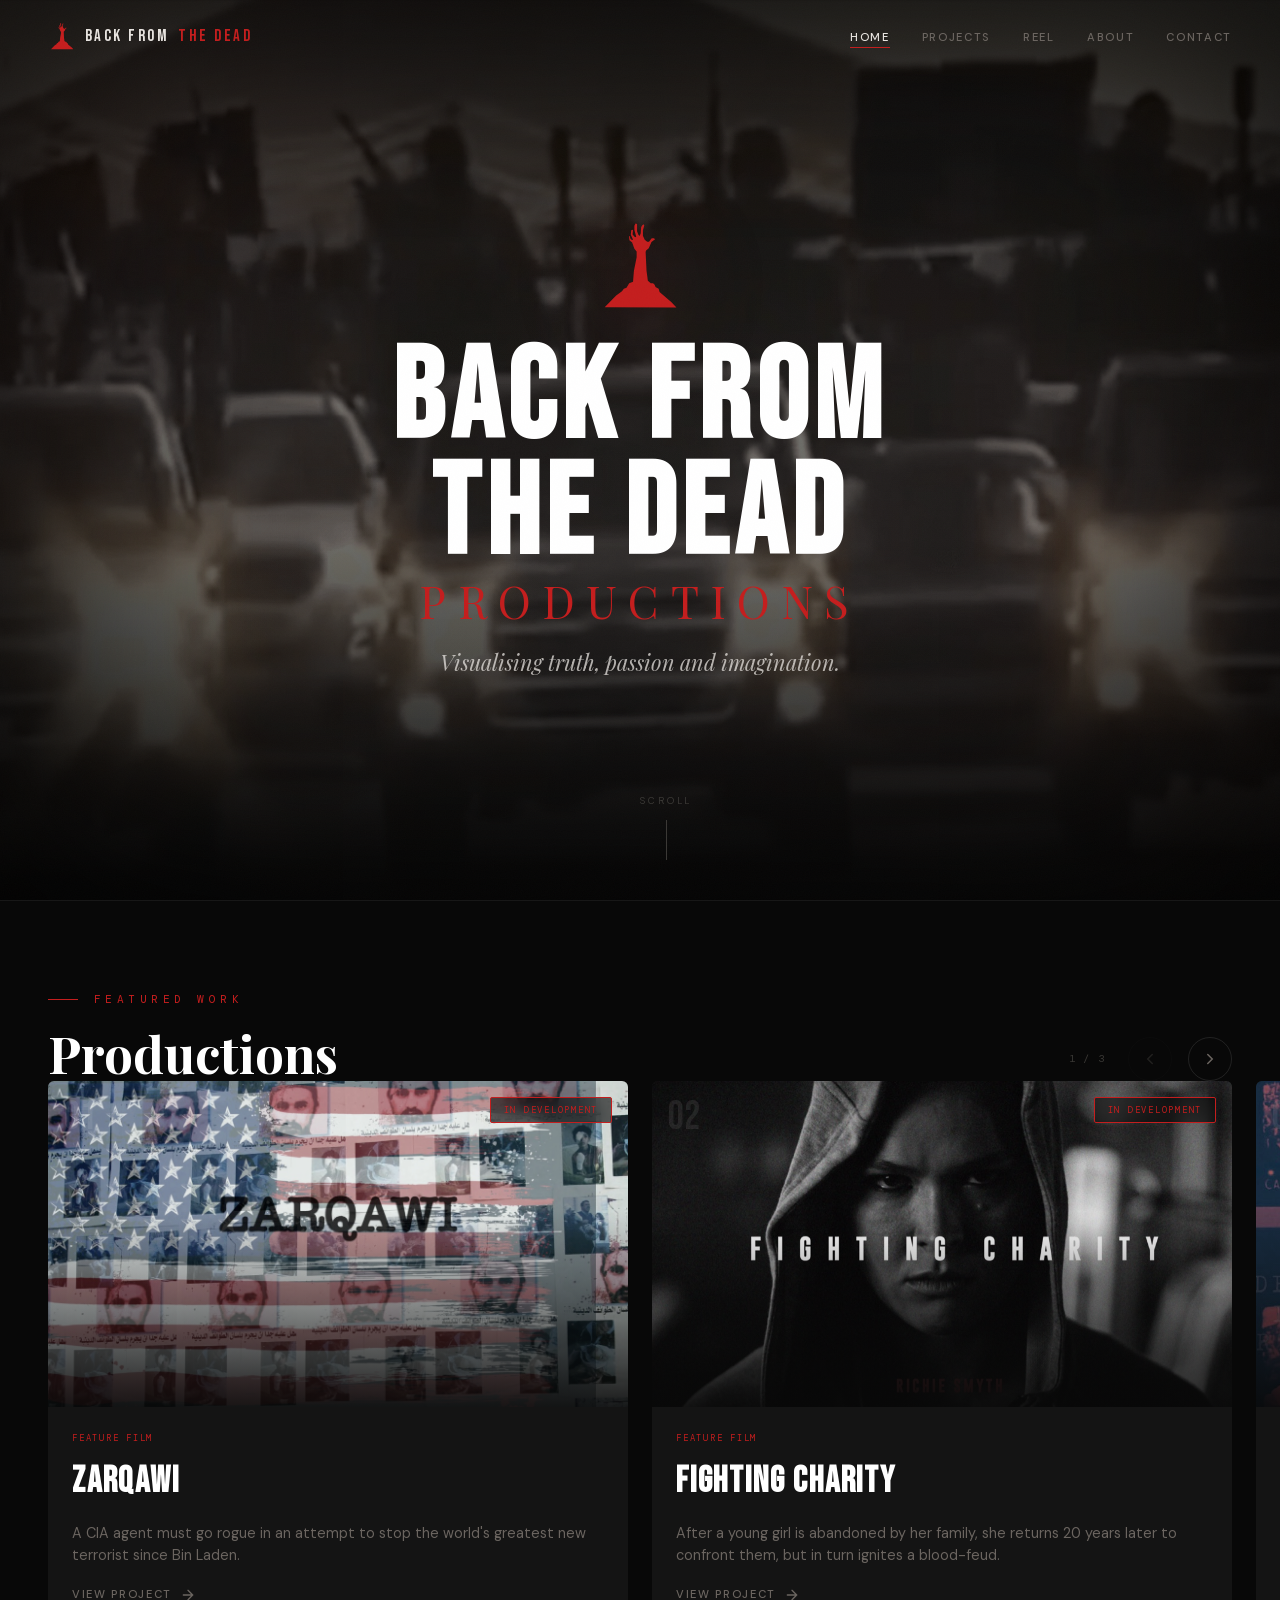
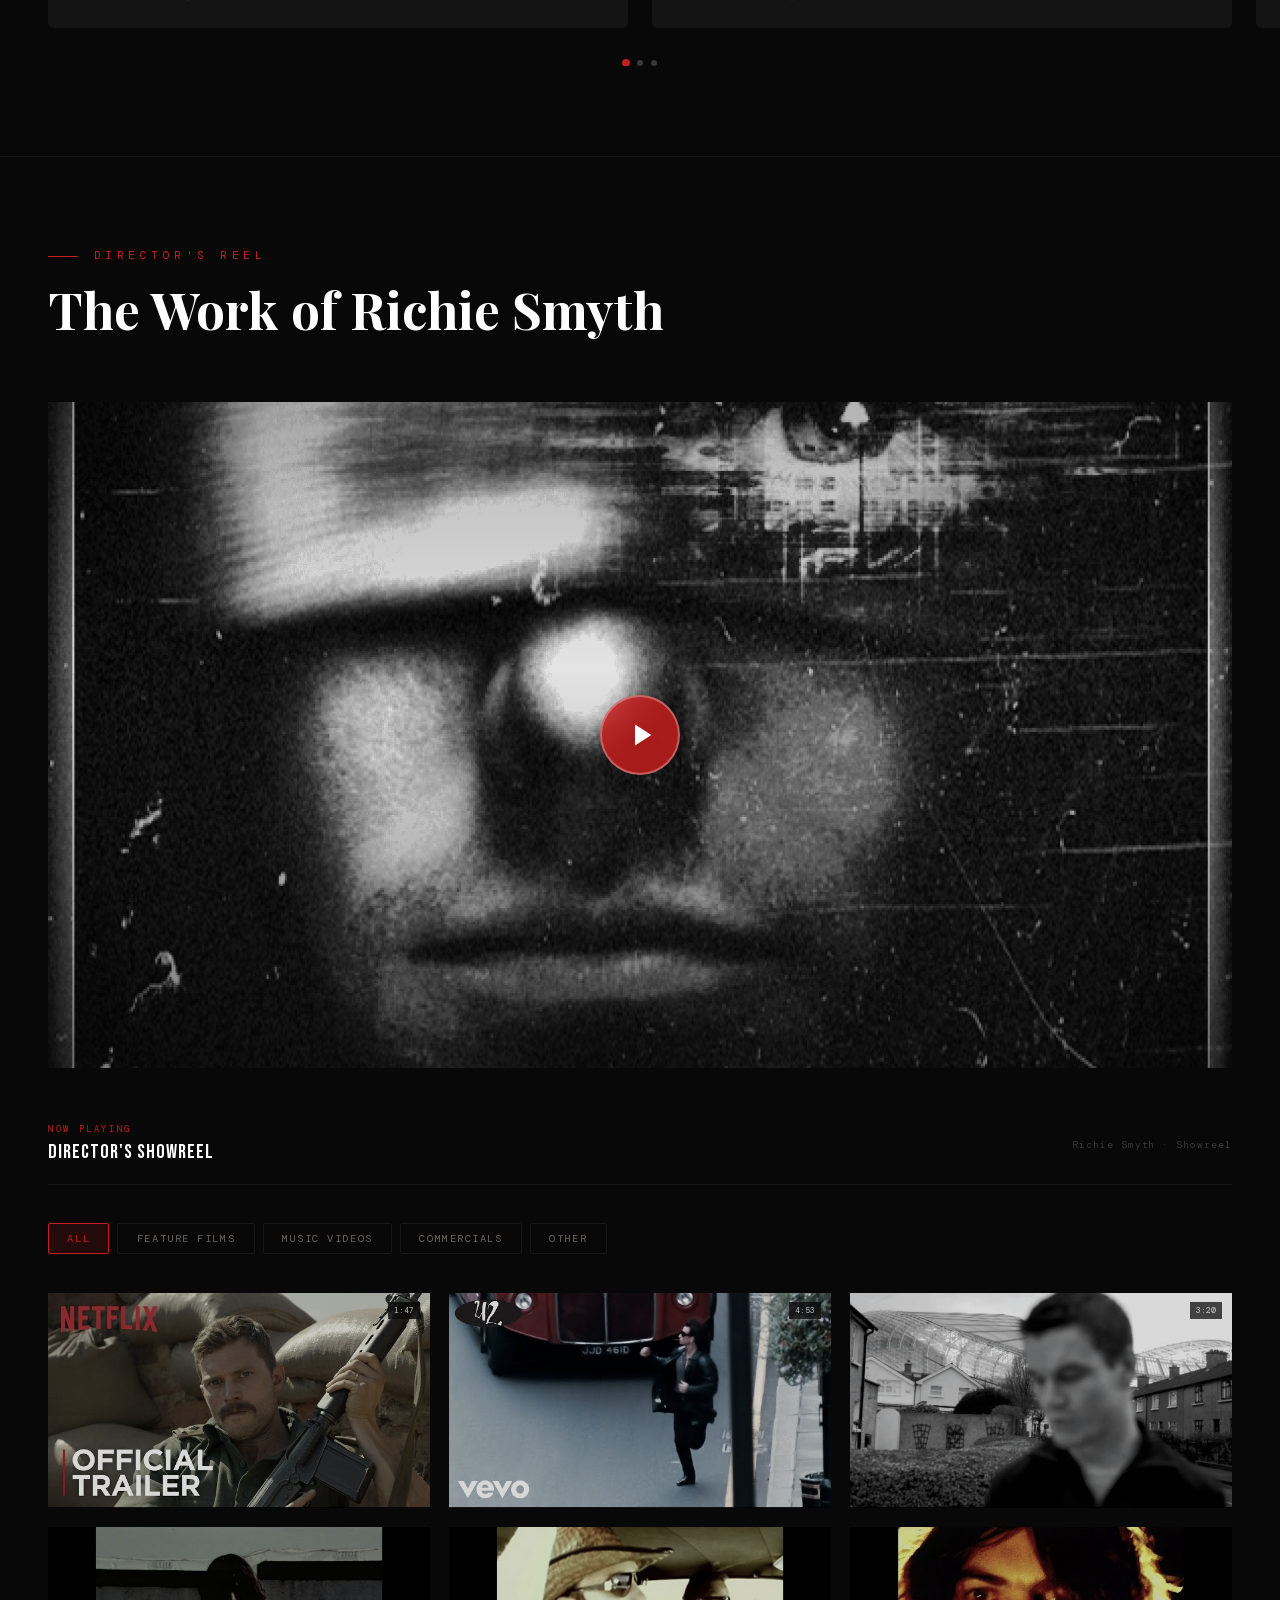
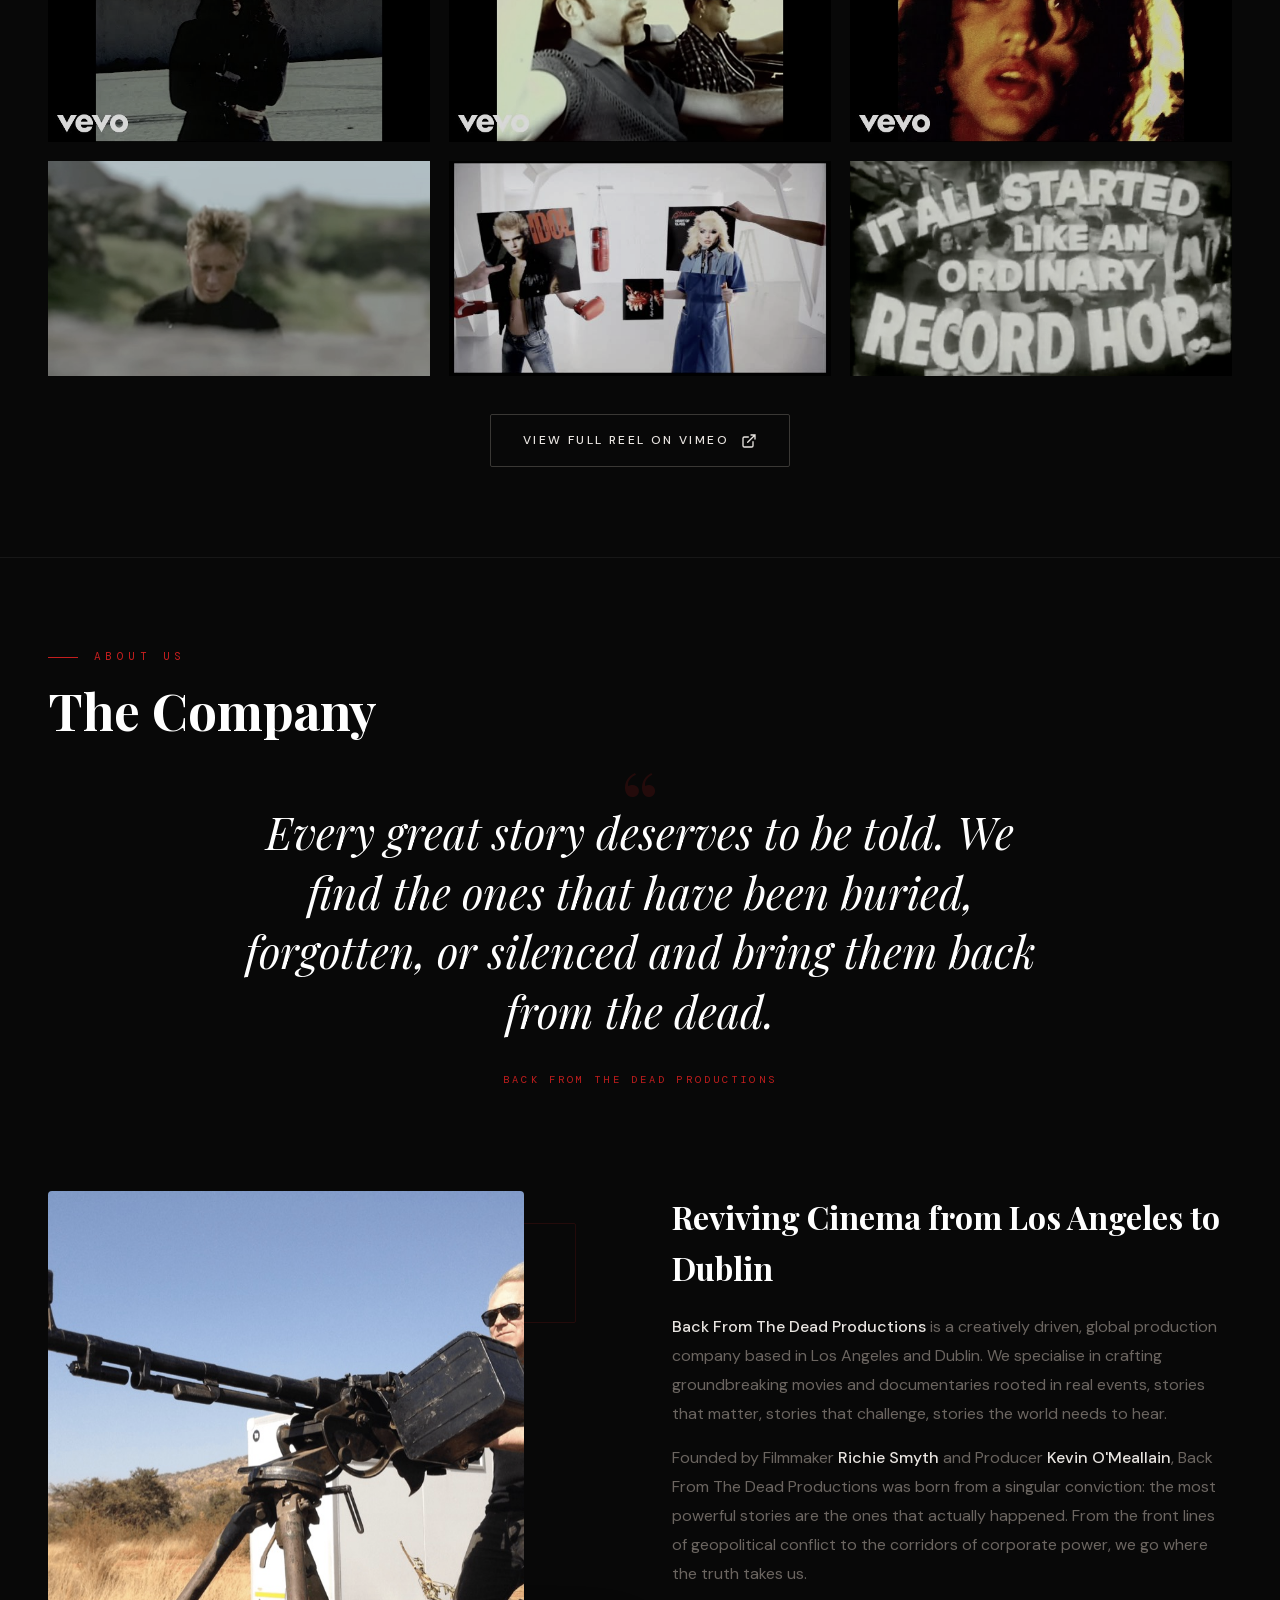
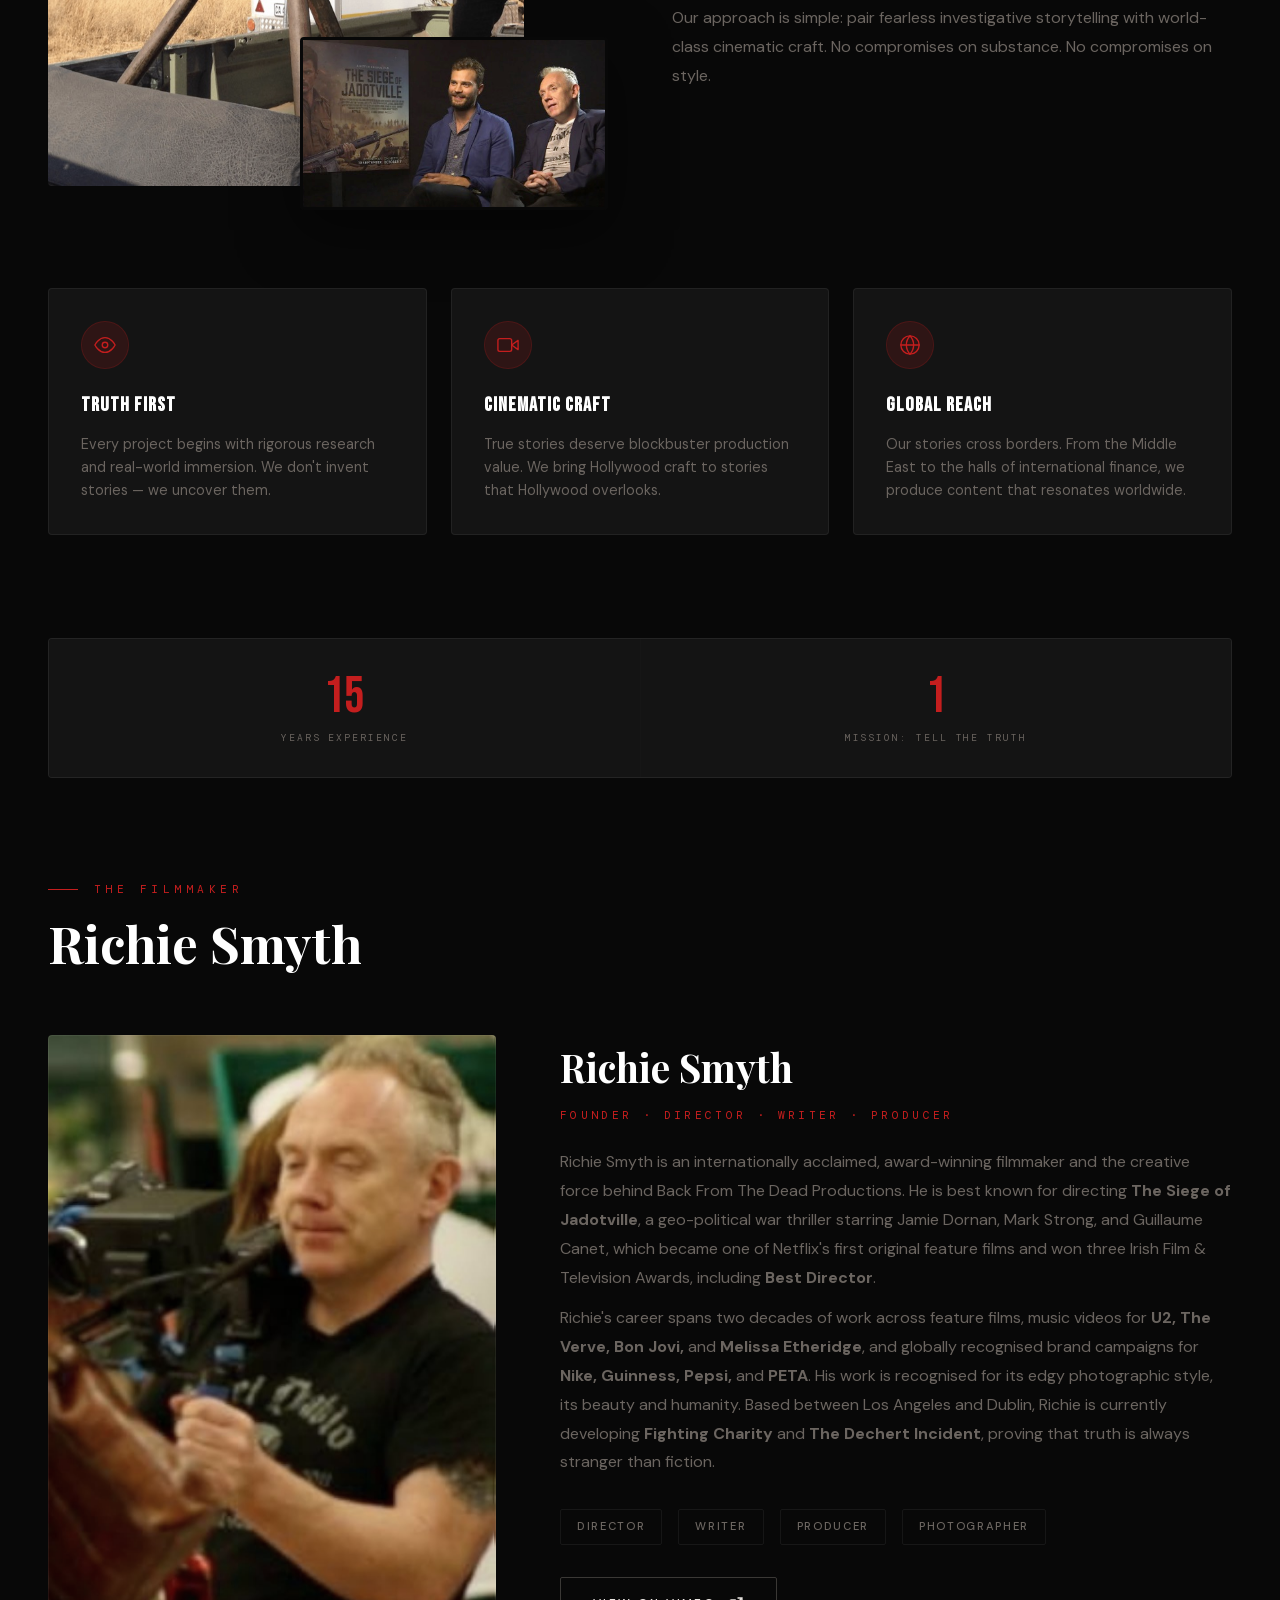
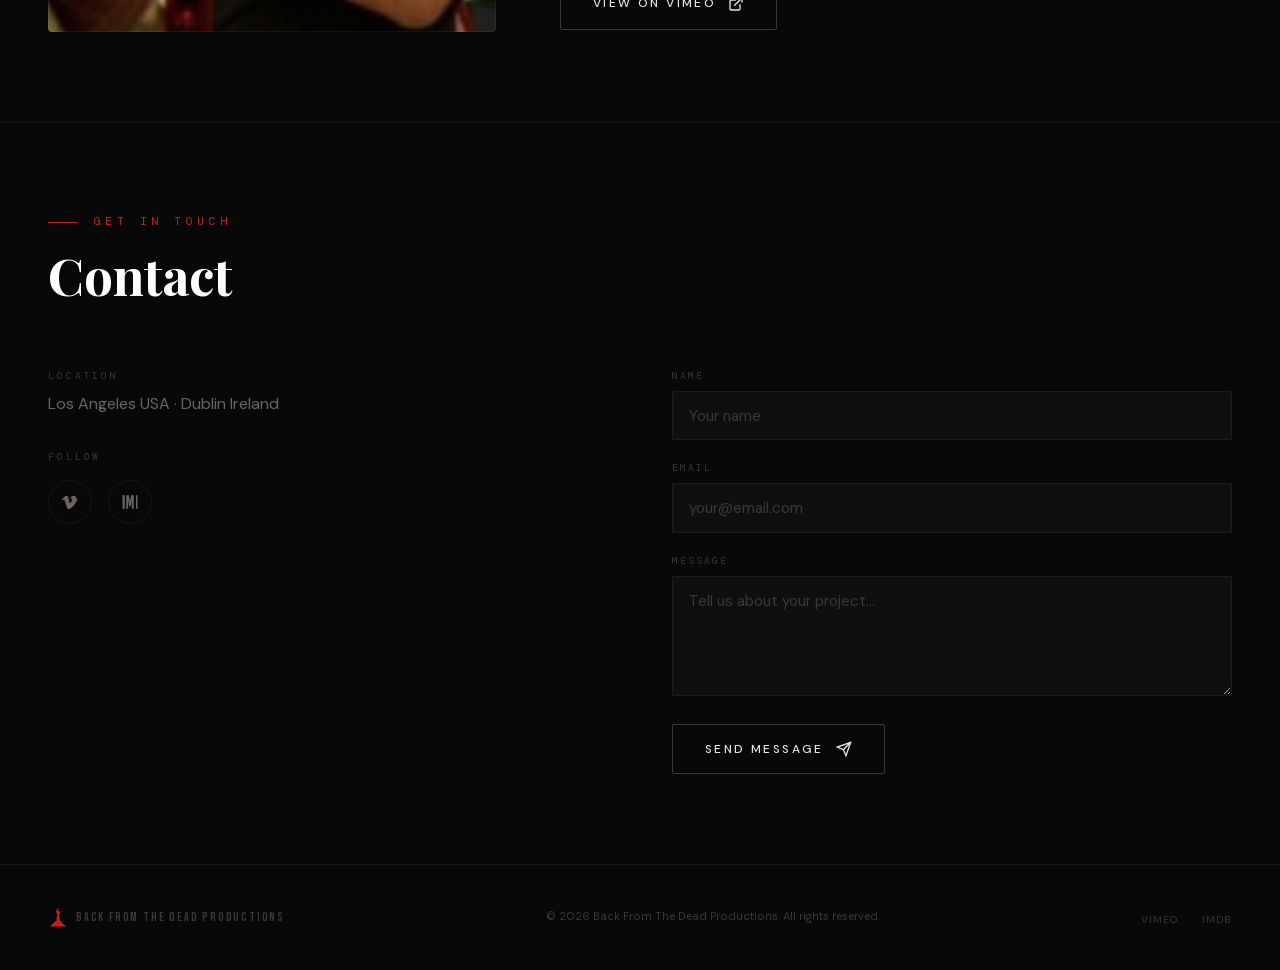
==== commit a1607498: "Self-host the webfonts instead of loading them from Google The site loaded its four typefaces from f" ====
--- a/index.html
+++ b/index.html
@@ -22,9 +22,9 @@
 <meta name="twitter:image" content="https://bftdfilms.com/images/og-cover.jpg">
 <meta name="theme-color" content="#080808">
 <link rel="icon" type="image/svg+xml" href="data:image/svg+xml,%3Csvg xmlns='http://www.w3.org/2000/svg' viewBox='0 0 200 200'%3E%3Crect width='200' height='200' fill='%23080808'/%3E%3Cpath d='M181,194.5L21.5,194 47,167.5 60,158.5 64,152.5 70,150.5 76,140.5 84.5,137 86.5,113 92.5,83 92.5,70 87.5,64 82.5,50 76.5,45 75.5,36 77.5,36 78.5,41 82,44.5 84.5,44 79.5,33 80.5,23 83,21.5 84.5,23 83.5,32 89,38.5 91.5,37 87.5,22 87.5,13 90,7.5 93.5,9 93.5,25 96.5,33 99,35.5 101.5,30 102.5,16 104.5,12 108,9.5 109.5,12 106.5,23 106.5,35 110.5,44 116,48.5 120,48.5 126,40.5 131,40.5 133.5,43 125.5,49 119.5,63 113.5,68 112.5,71 114.5,113 117.5,135 124,140.5 129,140.5 132.5,144 134.5,149 141.5,153 143.5,160 170,182.5 181,194.5Z' fill='%23c41e1e'/%3E%3C/svg%3E">
-<link rel="preconnect" href="https://fonts.googleapis.com">
-<link rel="preconnect" href="https://fonts.gstatic.com" crossorigin>
-<link href="https://fonts.googleapis.com/css2?family=Bebas+Neue&family=DM+Mono:wght@400&family=DM+Sans:wght@400;500;700&family=Playfair+Display:ital,wght@0,400;0,700;1,400&display=swap" rel="stylesheet">
+<link rel="preload" href="/fonts/dm-sans-normal-latin.woff2" as="font" type="font/woff2" crossorigin>
+<link rel="preload" href="/fonts/bebas-neue-normal-latin.woff2" as="font" type="font/woff2" crossorigin>
+<link rel="stylesheet" href="/fonts/fonts.css">
 <link rel="stylesheet" href="/styles.css">
 </head>
 <body>
--- a/fonts/fonts.css
+++ b/fonts/fonts.css
@@ -0,0 +1,15 @@
+/* Self-hosted webfonts — GENERATED, do not edit.
+   Regenerate with: bash tools/fetch-fonts.sh
+   Served from our own domain so no visitor IP reaches Google.
+   DM Sans and Playfair Display are variable: one file serves a
+   weight range, which is why some rules declare two weights. */
+@font-face{font-family:'Bebas Neue';font-style:normal;font-weight:400;font-display:swap;src:url('/fonts/bebas-neue-normal-latin-ext.woff2') format('woff2');unicode-range:U+0100-02BA, U+02BD-02C5, U+02C7-02CC, U+02CE-02D7, U+02DD-02FF, U+0304, U+0308, U+0329, U+1D00-1DBF, U+1E00-1E9F, U+1EF2-1EFF, U+2020, U+20A0-20AB, U+20AD-20C0, U+2113, U+2C60-2C7F, U+A720-A7FF}
+@font-face{font-family:'Bebas Neue';font-style:normal;font-weight:400;font-display:swap;src:url('/fonts/bebas-neue-normal-latin.woff2') format('woff2');unicode-range:U+0000-00FF, U+0131, U+0152-0153, U+02BB-02BC, U+02C6, U+02DA, U+02DC, U+0304, U+0308, U+0329, U+2000-206F, U+20AC, U+2122, U+2191, U+2193, U+2212, U+2215, U+FEFF, U+FFFD}
+@font-face{font-family:'DM Mono';font-style:normal;font-weight:400;font-display:swap;src:url('/fonts/dm-mono-normal-latin-ext.woff2') format('woff2');unicode-range:U+0100-02BA, U+02BD-02C5, U+02C7-02CC, U+02CE-02D7, U+02DD-02FF, U+0304, U+0308, U+0329, U+1D00-1DBF, U+1E00-1E9F, U+1EF2-1EFF, U+2020, U+20A0-20AB, U+20AD-20C0, U+2113, U+2C60-2C7F, U+A720-A7FF}
+@font-face{font-family:'DM Mono';font-style:normal;font-weight:400;font-display:swap;src:url('/fonts/dm-mono-normal-latin.woff2') format('woff2');unicode-range:U+0000-00FF, U+0131, U+0152-0153, U+02BB-02BC, U+02C6, U+02DA, U+02DC, U+0304, U+0308, U+0329, U+2000-206F, U+20AC, U+2122, U+2191, U+2193, U+2212, U+2215, U+FEFF, U+FFFD}
+@font-face{font-family:'DM Sans';font-style:normal;font-weight:400 700;font-display:swap;src:url('/fonts/dm-sans-normal-latin-ext.woff2') format('woff2');unicode-range:U+0100-02BA, U+02BD-02C5, U+02C7-02CC, U+02CE-02D7, U+02DD-02FF, U+0304, U+0308, U+0329, U+1D00-1DBF, U+1E00-1E9F, U+1EF2-1EFF, U+2020, U+20A0-20AB, U+20AD-20C0, U+2113, U+2C60-2C7F, U+A720-A7FF}
+@font-face{font-family:'DM Sans';font-style:normal;font-weight:400 700;font-display:swap;src:url('/fonts/dm-sans-normal-latin.woff2') format('woff2');unicode-range:U+0000-00FF, U+0131, U+0152-0153, U+02BB-02BC, U+02C6, U+02DA, U+02DC, U+0304, U+0308, U+0329, U+2000-206F, U+20AC, U+2122, U+2191, U+2193, U+2212, U+2215, U+FEFF, U+FFFD}
+@font-face{font-family:'Playfair Display';font-style:italic;font-weight:400;font-display:swap;src:url('/fonts/playfair-display-italic-latin-ext.woff2') format('woff2');unicode-range:U+0100-02BA, U+02BD-02C5, U+02C7-02CC, U+02CE-02D7, U+02DD-02FF, U+0304, U+0308, U+0329, U+1D00-1DBF, U+1E00-1E9F, U+1EF2-1EFF, U+2020, U+20A0-20AB, U+20AD-20C0, U+2113, U+2C60-2C7F, U+A720-A7FF}
+@font-face{font-family:'Playfair Display';font-style:italic;font-weight:400;font-display:swap;src:url('/fonts/playfair-display-italic-latin.woff2') format('woff2');unicode-range:U+0000-00FF, U+0131, U+0152-0153, U+02BB-02BC, U+02C6, U+02DA, U+02DC, U+0304, U+0308, U+0329, U+2000-206F, U+20AC, U+2122, U+2191, U+2193, U+2212, U+2215, U+FEFF, U+FFFD}
+@font-face{font-family:'Playfair Display';font-style:normal;font-weight:400 700;font-display:swap;src:url('/fonts/playfair-display-normal-latin-ext.woff2') format('woff2');unicode-range:U+0100-02BA, U+02BD-02C5, U+02C7-02CC, U+02CE-02D7, U+02DD-02FF, U+0304, U+0308, U+0329, U+1D00-1DBF, U+1E00-1E9F, U+1EF2-1EFF, U+2020, U+20A0-20AB, U+20AD-20C0, U+2113, U+2C60-2C7F, U+A720-A7FF}
+@font-face{font-family:'Playfair Display';font-style:normal;font-weight:400 700;font-display:swap;src:url('/fonts/playfair-display-normal-latin.woff2') format('woff2');unicode-range:U+0000-00FF, U+0131, U+0152-0153, U+02BB-02BC, U+02C6, U+02DA, U+02DC, U+0304, U+0308, U+0329, U+2000-206F, U+20AC, U+2122, U+2191, U+2193, U+2212, U+2215, U+FEFF, U+FFFD}
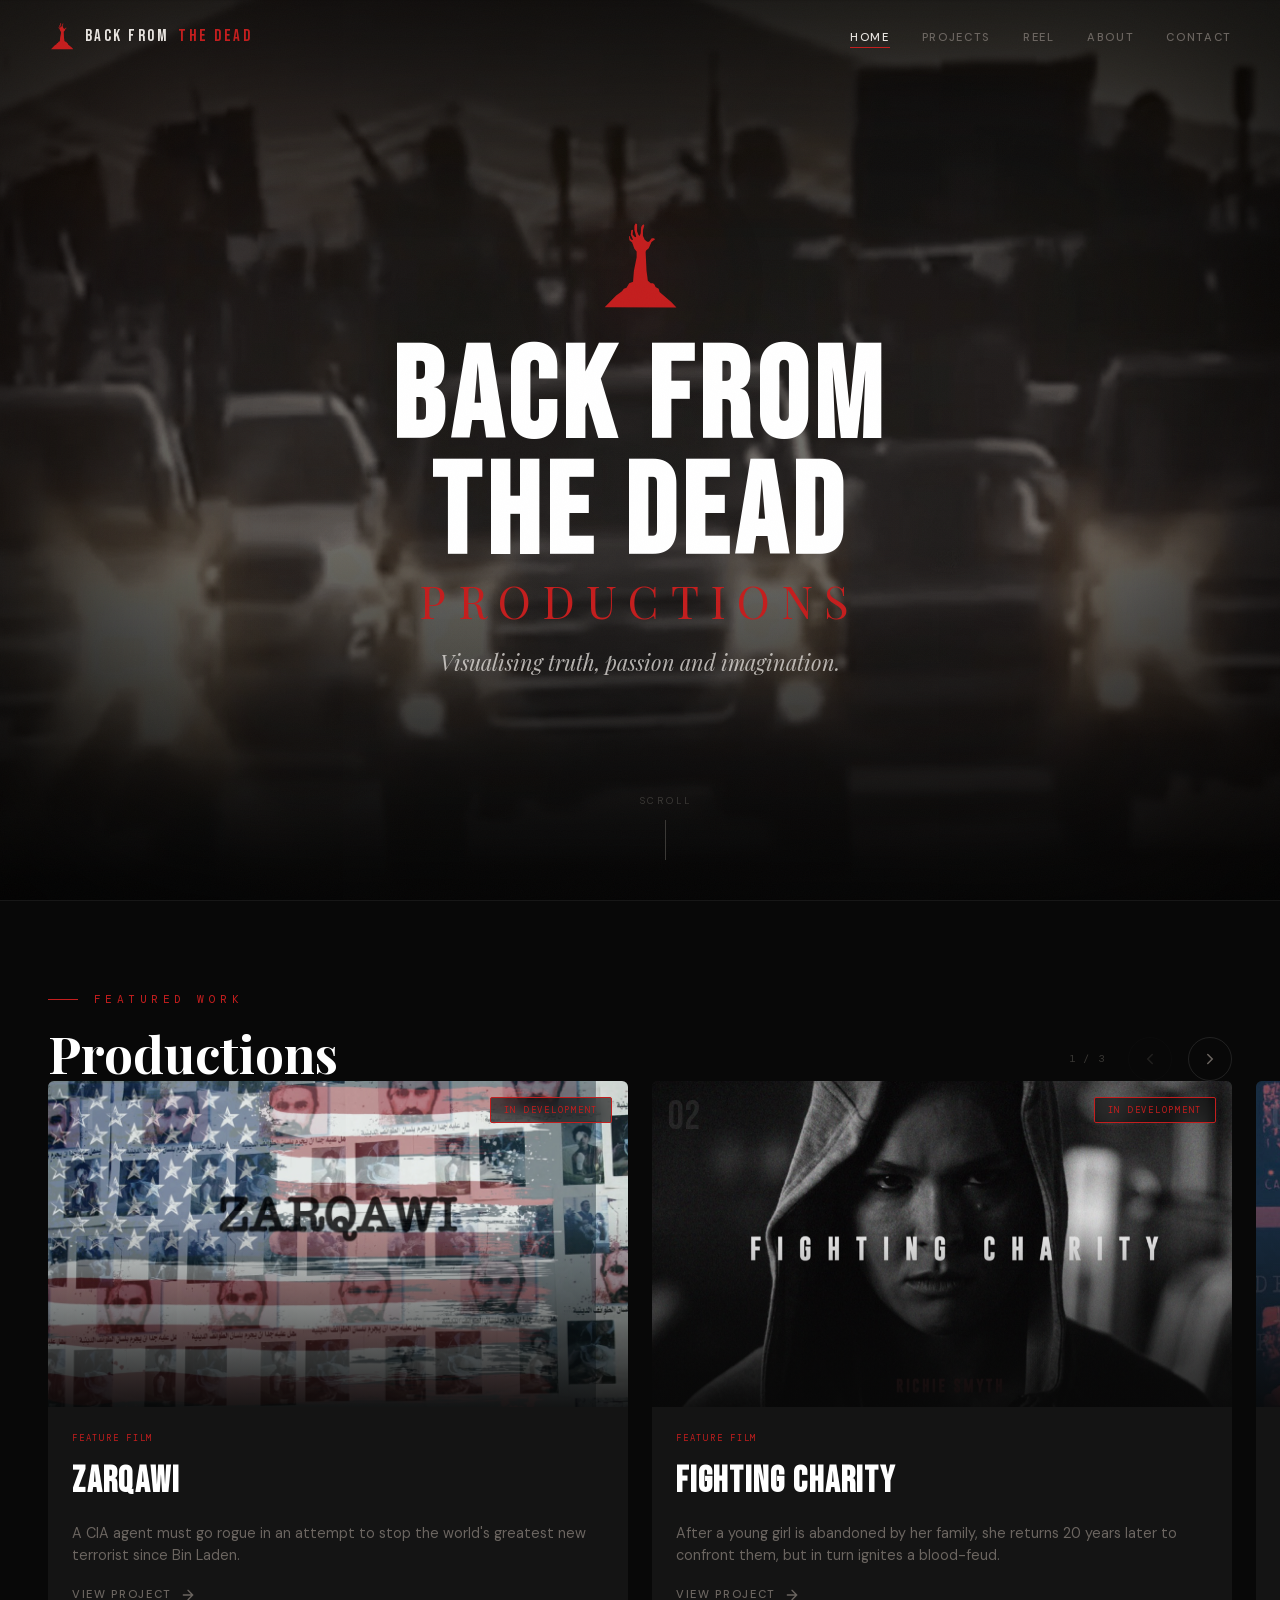
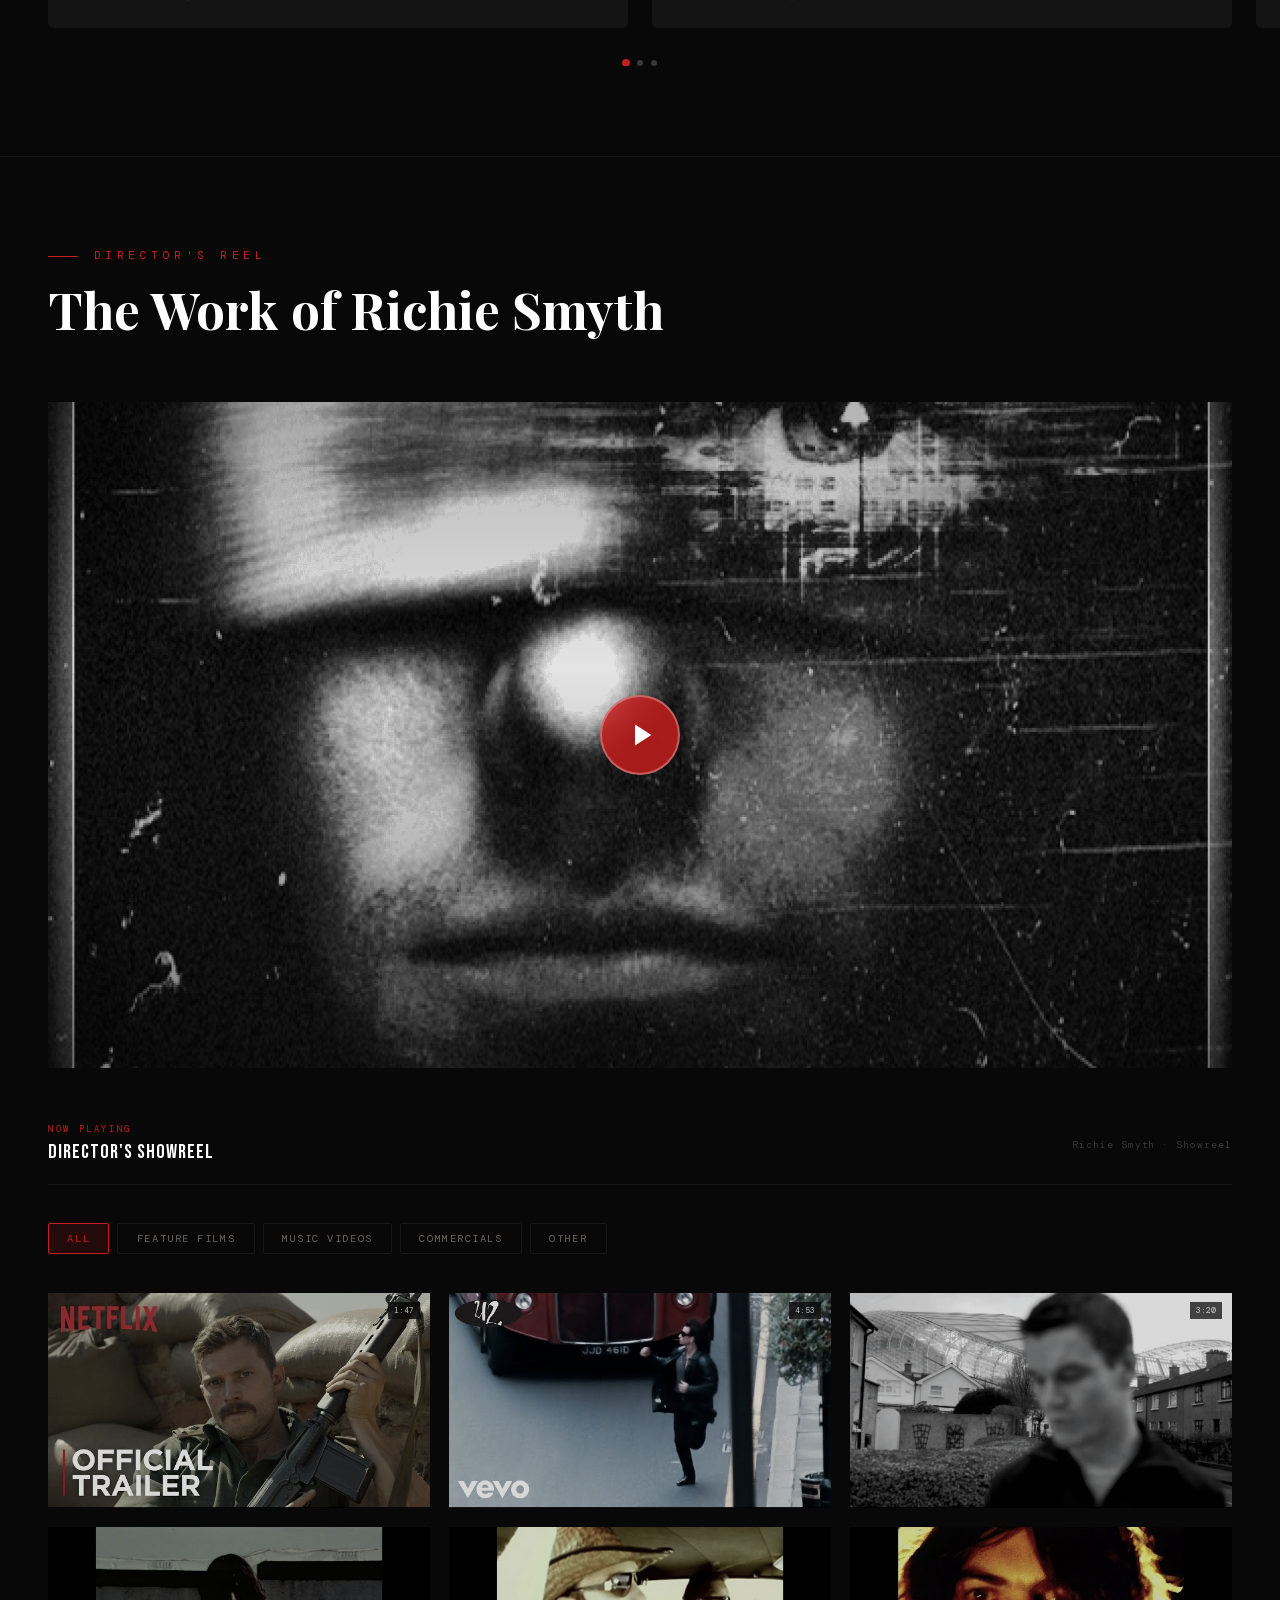
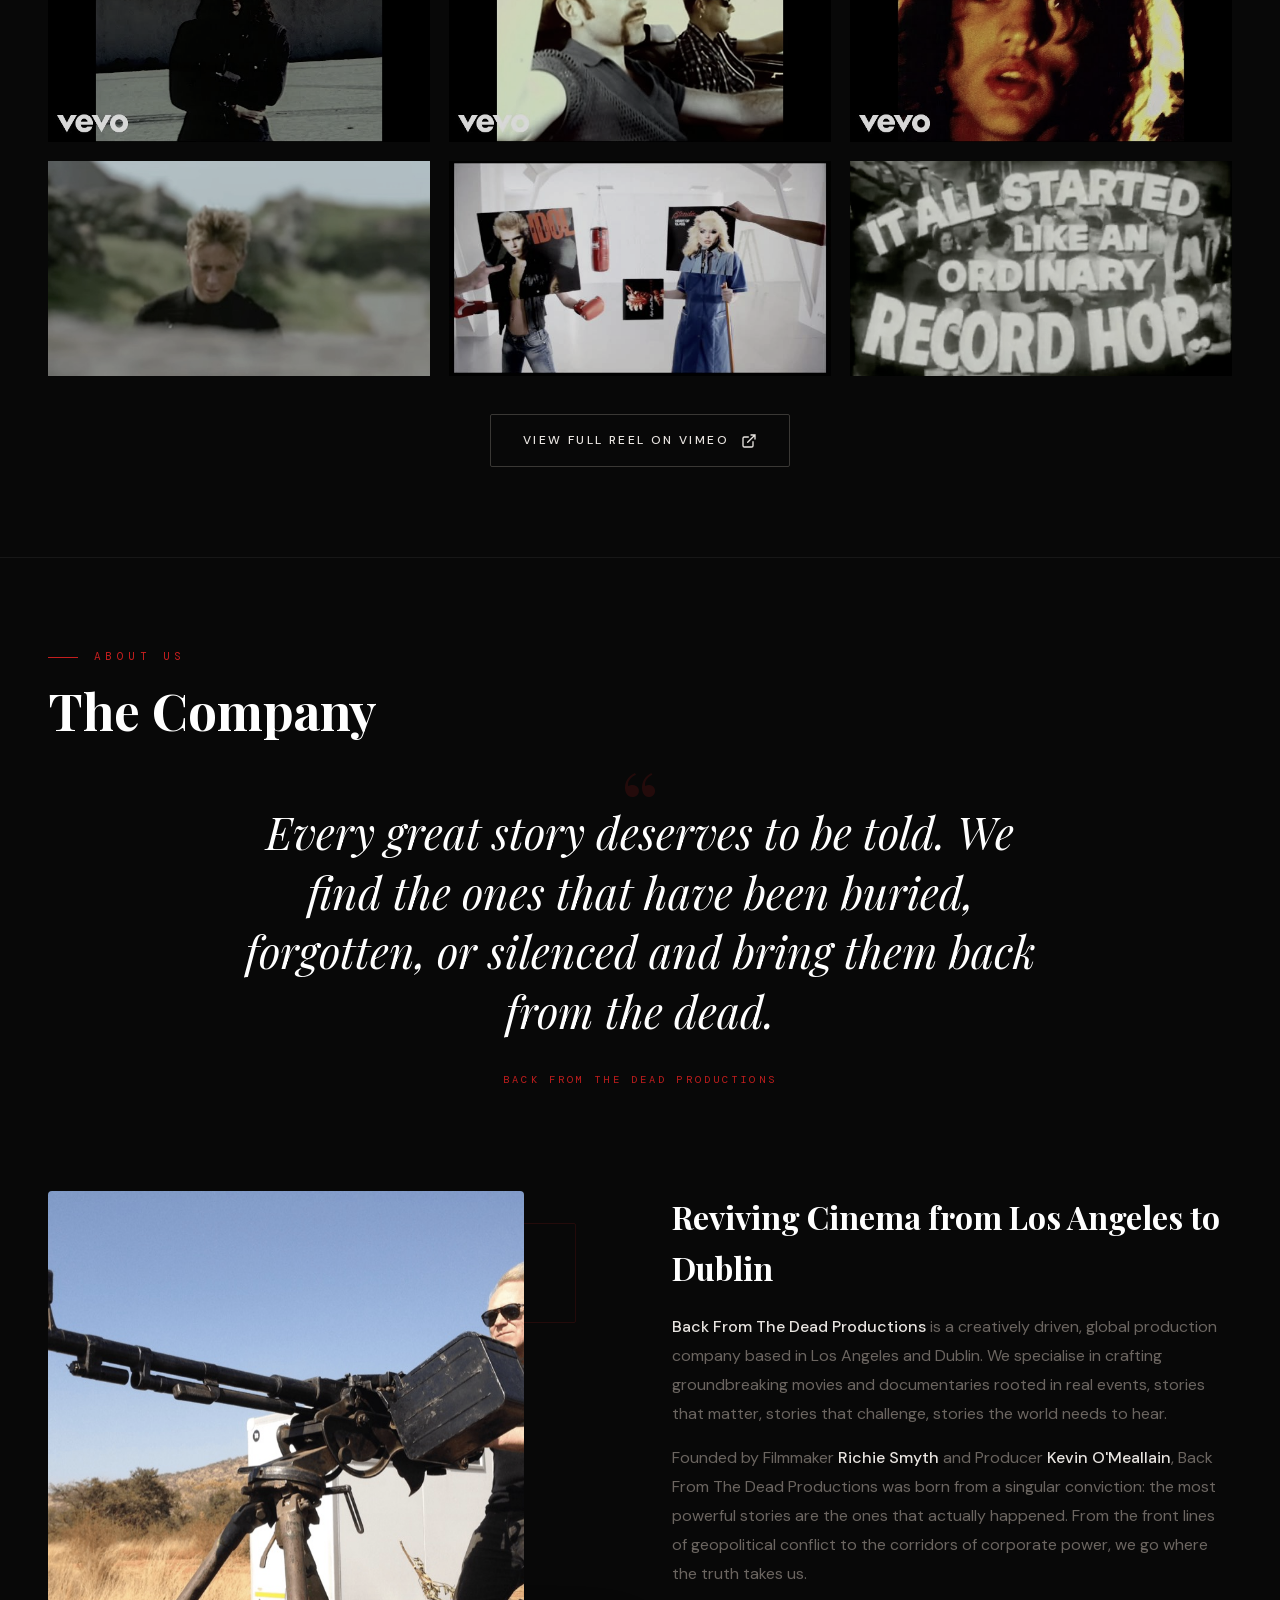
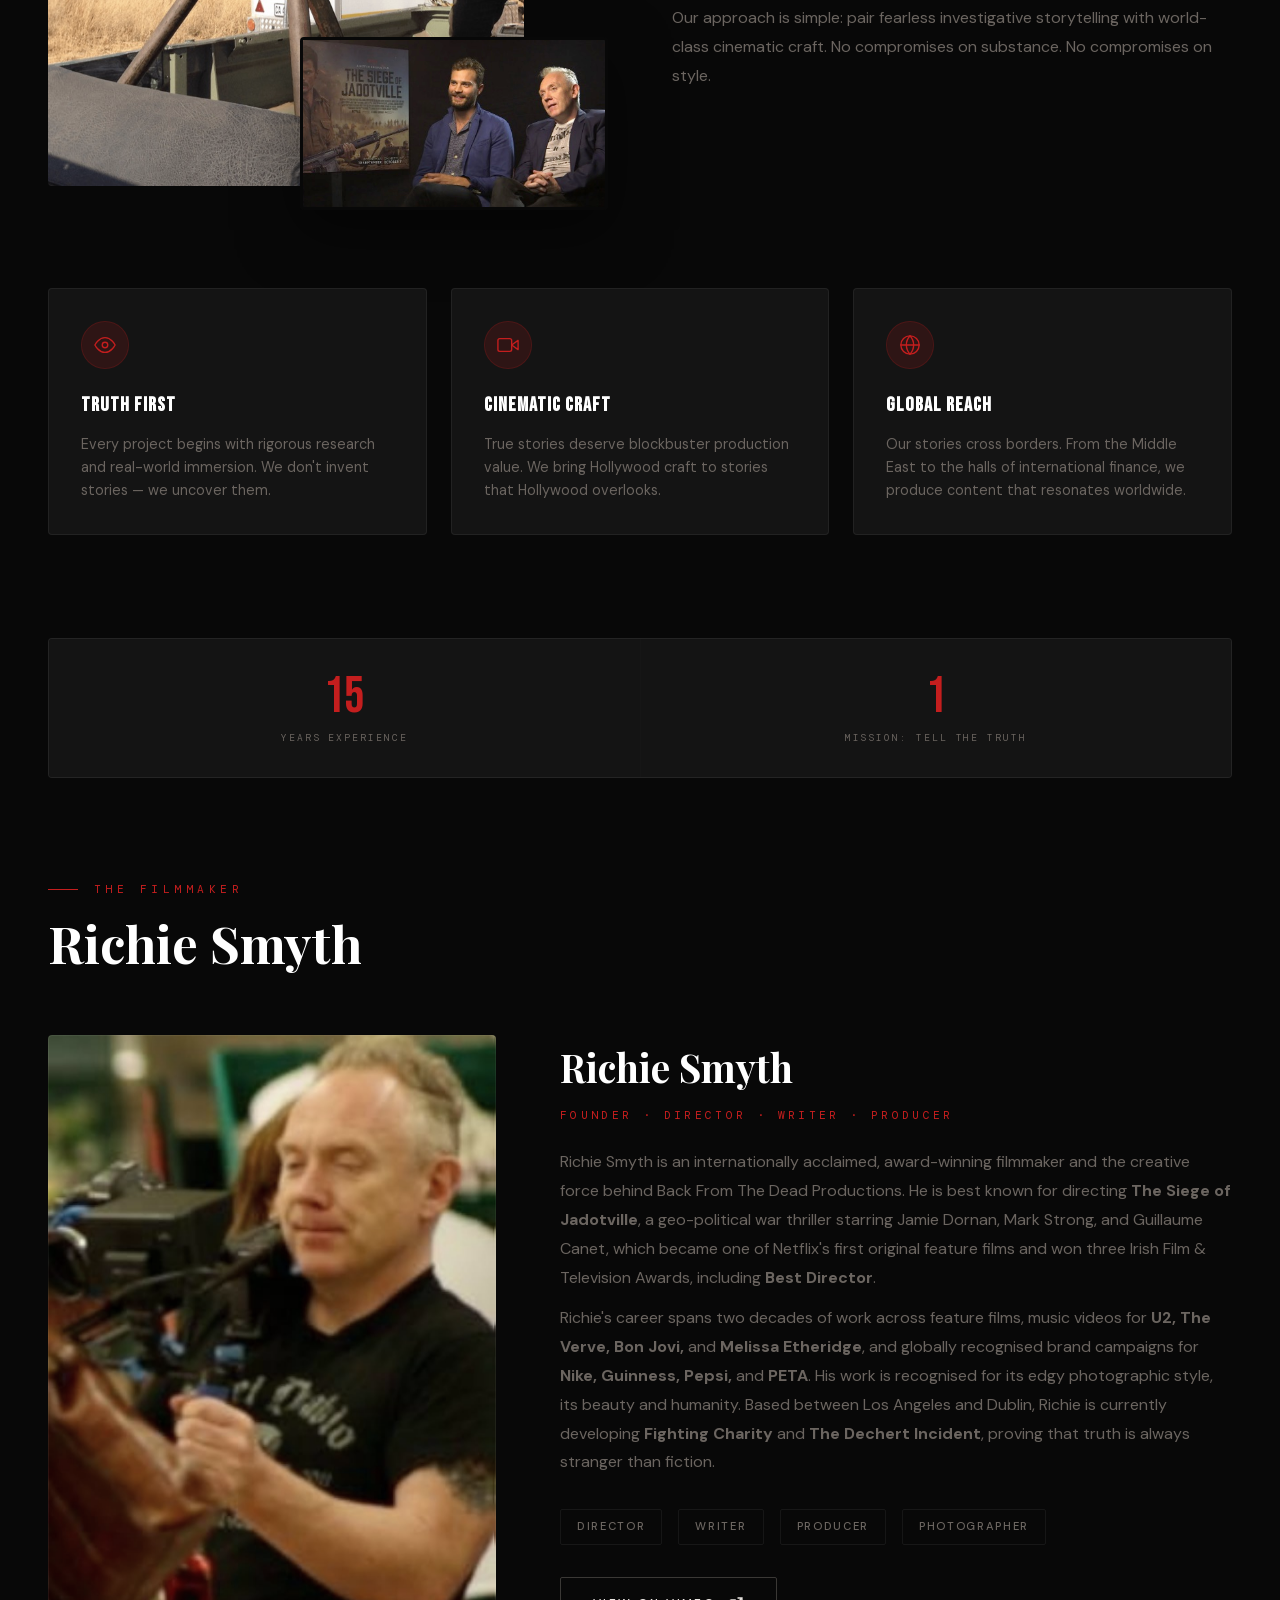
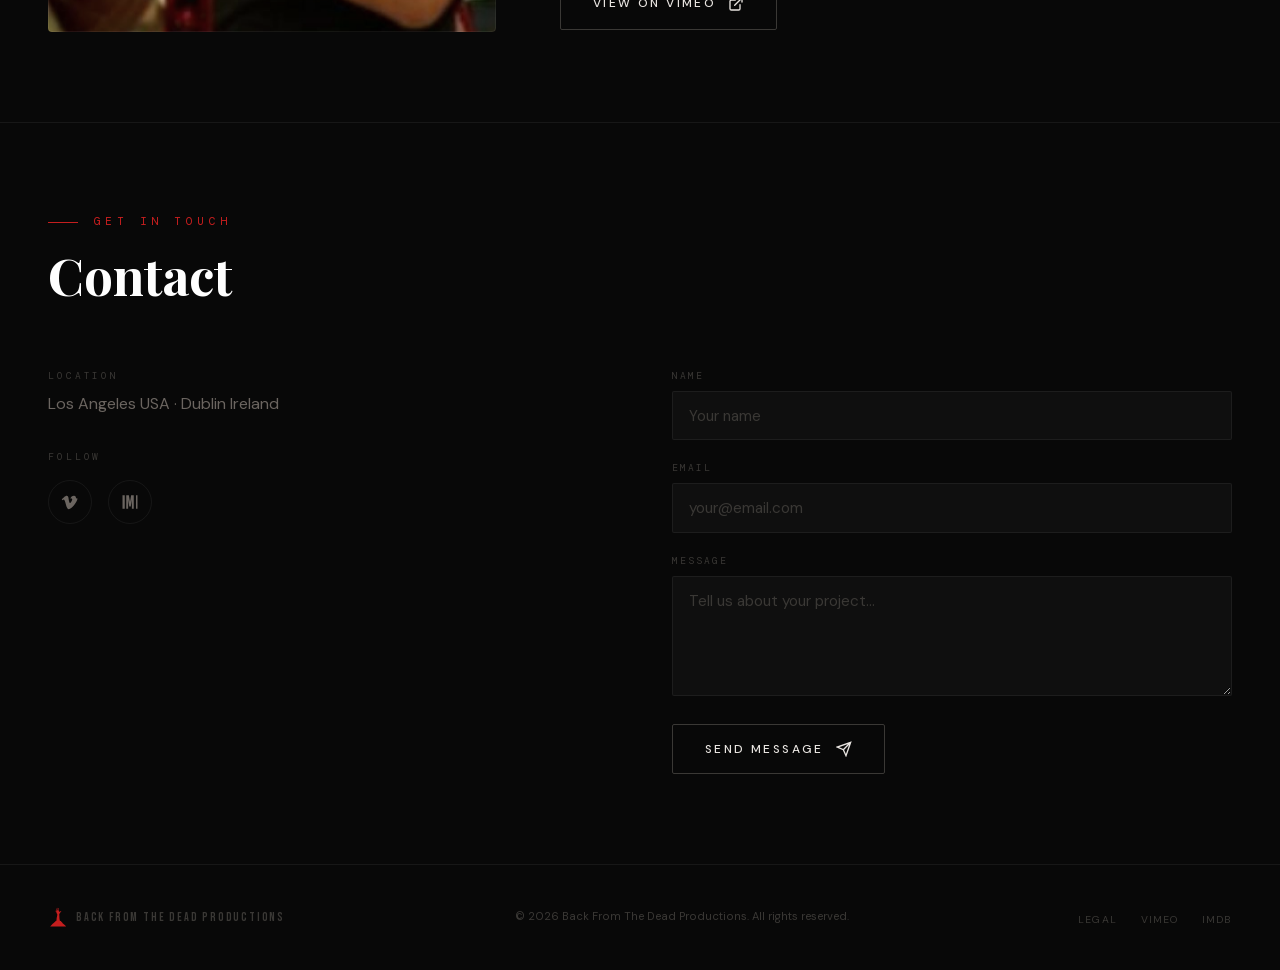
==== commit 9759ba7f: "Publish a privacy policy, and render Markdown pages The site has been collecting names, email addres" ====
--- a/index.html
+++ b/index.html
@@ -207,7 +207,7 @@
 <footer class="ft"><div class="con"><div class="ft__in">
   <a href="#" class="ft__logo"><svg class="hand-icon" aria-hidden="true"><use xlink:href="#bftd-hand" href="#bftd-hand"></use></svg>Back From The Dead Productions</a>
   <p class="ft__c">© 2026 Back From The Dead Productions. All rights reserved.</p>
-  <ul class="ft__ls"><li><a href="https://vimeo.com/user11478169" target="_blank" rel="noopener" class="ft__l">Vimeo</a></li><li><a href="https://www.imdb.com/name/nm1100217/" target="_blank" rel="noopener" class="ft__l">IMDb</a></li></ul>
+  <ul class="ft__ls"><li><a href="/privacy/" class="ft__l">Legal</a></li><li><a href="https://vimeo.com/user11478169" target="_blank" rel="noopener" class="ft__l">Vimeo</a></li><li><a href="https://www.imdb.com/name/nm1100217/" target="_blank" rel="noopener" class="ft__l">IMDb</a></li></ul>
 </div></div></footer>
 
 <script type="application/ld+json">{"@context":"https://schema.org","@graph":[{"@type":"Organization","@id":"https://bftdfilms.com/#organization","name":"Back From The Dead Productions","url":"https://bftdfilms.com/","description":"Visualising Truth, Passion and Imagination. A Richie Smyth Production Company.","logo":"https://bftdfilms.com/images/bftd-lockup-h-black.png","image":"https://bftdfilms.com/images/og-cover.jpg","sameAs":["https://vimeo.com/user11478169","https://www.imdb.com/name/nm1100217/"],"founder":{"@id":"https://bftdfilms.com/#richie"},"email":"contact@bftdfilms.com","areaServed":["US","IE"]},{"@type":"WebSite","@id":"https://bftdfilms.com/#website","url":"https://bftdfilms.com/","name":"Back From The Dead Productions","publisher":{"@id":"https://bftdfilms.com/#organization"},"inLanguage":"en"},{"@type":"Person","@id":"https://bftdfilms.com/#richie","name":"Richie Smyth","jobTitle":"Director","description":"Richie Smyth is an internationally acclaimed, award-winning filmmaker and the creative force behind Back From The Dead Productions. He is best known for directing The Siege of Jadotville, a geo-political war thriller starring Jamie Dornan, Mark Strong, and Guillaume Canet, which became one of Netflix's first original feature films and won three Irish Film \u0026amp; Television Awards, including Best Director.","image":"https://bftdfilms.com/images/Richie.jpg","sameAs":["https://vimeo.com/user11478169","https://www.imdb.com/name/nm1100217/"],"worksFor":{"@id":"https://bftdfilms.com/#organization"}},{"@type":"ItemList","@id":"https://bftdfilms.com/#slate","name":"Productions","itemListElement":[{"@type":"ListItem","position":1,"url":"https://bftdfilms.com/projects/zarqawi/","name":"Zarqawi"},{"@type":"ListItem","position":2,"url":"https://bftdfilms.com/projects/fighting-charity/","name":"Fighting Charity"},{"@type":"ListItem","position":3,"url":"https://bftdfilms.com/projects/the-dechert-incident/","name":"The Dechert Incident"},{"@type":"ListItem","position":4,"url":"https://bftdfilms.com/projects/new-universal-human/","name":"New Universal Human"},{"@type":"ListItem","position":5,"url":"https://bftdfilms.com/projects/jadotville-jacks/","name":"Jadotville Jacks"},{"@type":"ListItem","position":6,"url":"https://bftdfilms.com/projects/ramree-island/","name":"Ramree Island"}]}]}</script>
--- a/styles.css
+++ b/styles.css
@@ -385,3 +385,31 @@
   .pp__hero{aspect-ratio:4/3;min-height:280px}
   .pp__facts{gap:0 1.5rem}
 }
+
+/* ============================================
+   CONTENT PAGE (privacy, legal, long-form copy)
+   ============================================ */
+.page{padding-top:calc(var(--nh) + clamp(2.5rem,6vw,4.5rem));padding-bottom:clamp(4rem,9vw,7rem)}
+.page__body{max-width:720px;margin:0 auto}
+.page__body h1{font-family:var(--fa);font-size:clamp(2.25rem,6vw,3.75rem);line-height:1;
+  letter-spacing:.04em;text-transform:uppercase;color:var(--white);margin-bottom:1.25rem}
+.page__body h2{font-family:var(--fd);font-size:clamp(1.3rem,2.6vw,1.7rem);font-weight:700;
+  color:var(--white);line-height:1.25;margin:3rem 0 1rem;padding-top:1.75rem;border-top:1px solid var(--border)}
+.page__body h1 + p em,.page__body > p:first-of-type em{font-family:var(--fm);font-style:normal;
+  font-size:.68rem;letter-spacing:.2em;text-transform:uppercase;color:var(--accent)}
+.page__body h3{font-family:var(--fb);font-size:1.02rem;font-weight:700;color:var(--text);margin:2rem 0 .6rem}
+.page__body p{font-size:1rem;line-height:1.78;color:rgba(232,228,224,.8);margin-bottom:1.15rem}
+.page__body ul{margin:0 0 1.3rem;padding-left:1.2rem}
+.page__body li{font-size:1rem;line-height:1.7;color:rgba(232,228,224,.8);margin-bottom:.6rem}
+.page__body li::marker{color:var(--accent)}
+.page__body strong{color:var(--text);font-weight:700}
+.page__body a{color:var(--accent);border-bottom:1px solid rgba(196,30,30,.35)}
+.page__body a:hover{border-bottom-color:var(--accent)}
+.page__body code{font-family:var(--fm);font-size:.86em;background:var(--bg3);padding:.12em .4em;border-radius:3px}
+.page__body .tablewrap{overflow-x:auto;margin:1.5rem 0;border:1px solid var(--border);border-radius:4px}
+.page__body table{border-collapse:collapse;width:100%;min-width:30rem;font-size:.9rem}
+.page__body th,.page__body td{text-align:left;padding:.7rem .9rem;border-bottom:1px solid var(--border)}
+.page__body thead th{font-family:var(--fm);font-size:.6rem;letter-spacing:.15em;text-transform:uppercase;
+  color:var(--accent);font-weight:400;background:var(--bg3);white-space:nowrap}
+.page__body tbody tr:last-child td{border-bottom:0}
+.page__body td{color:var(--text2)}
